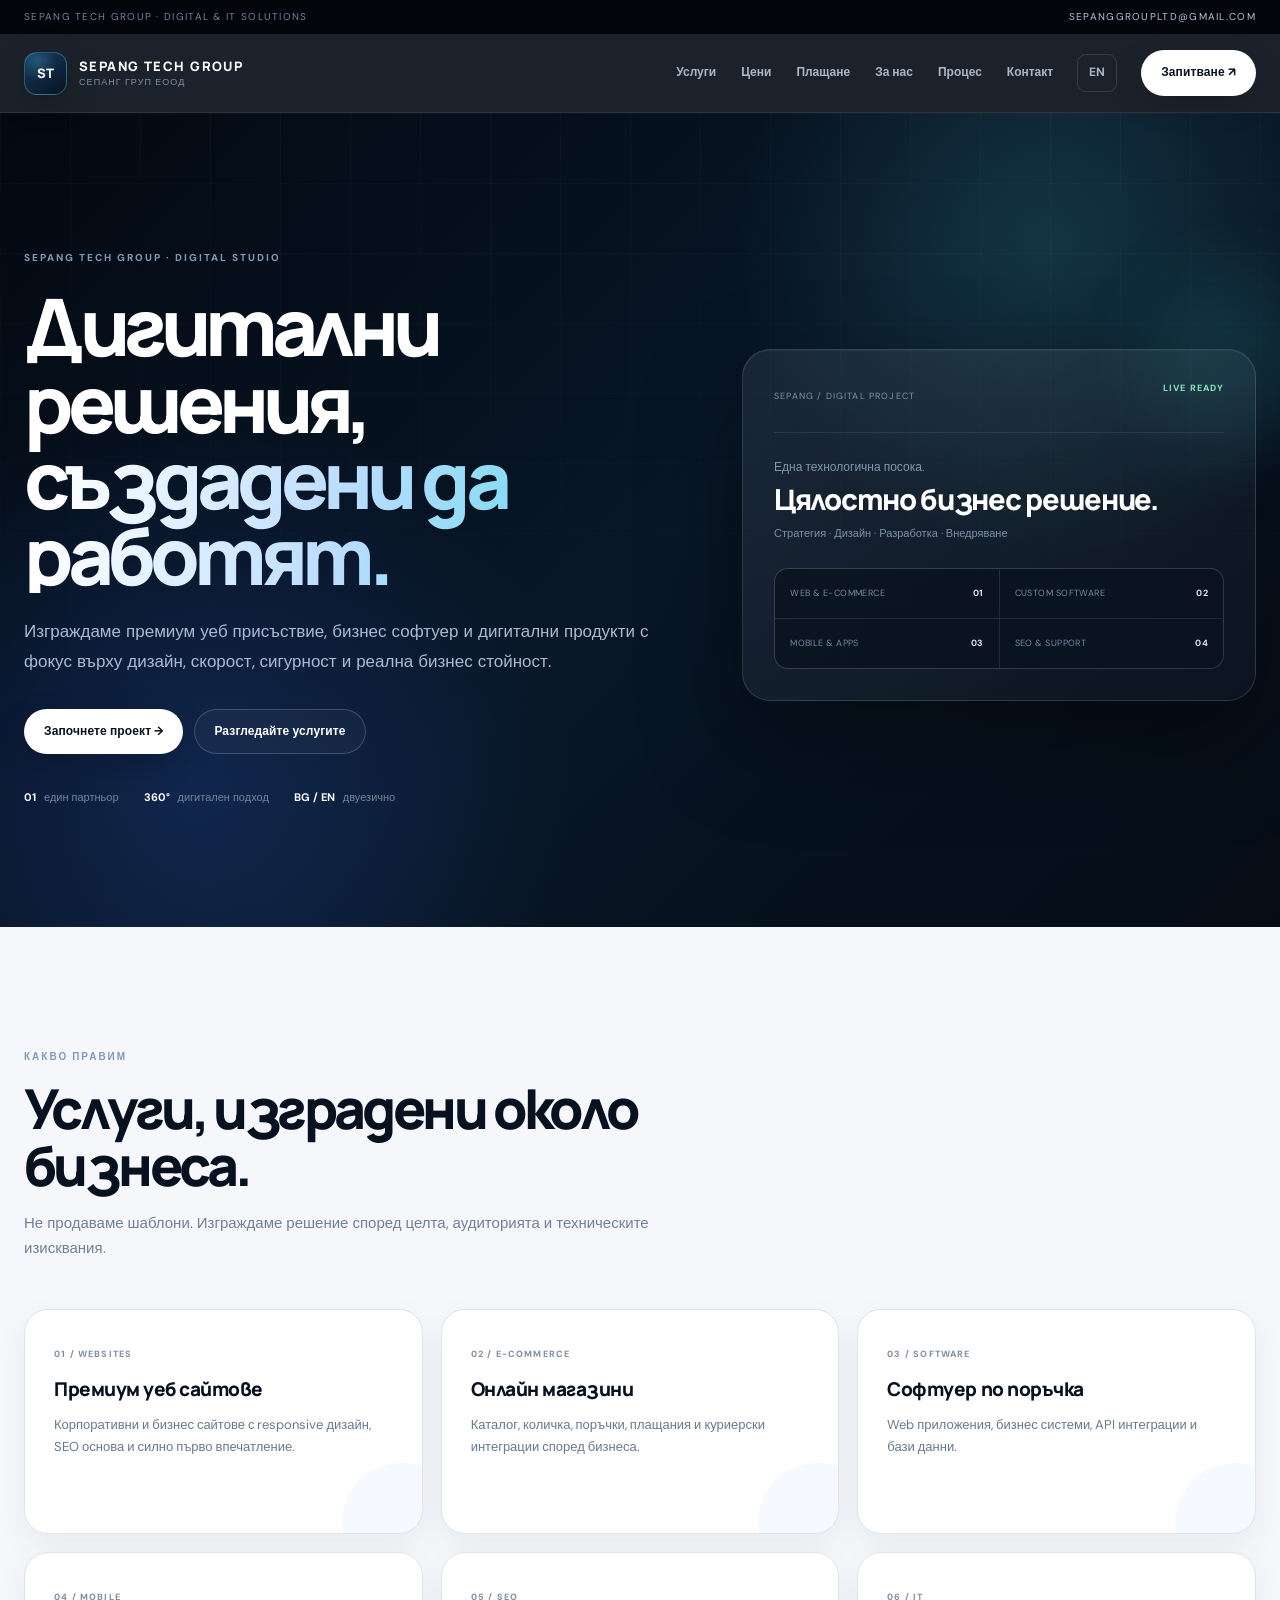
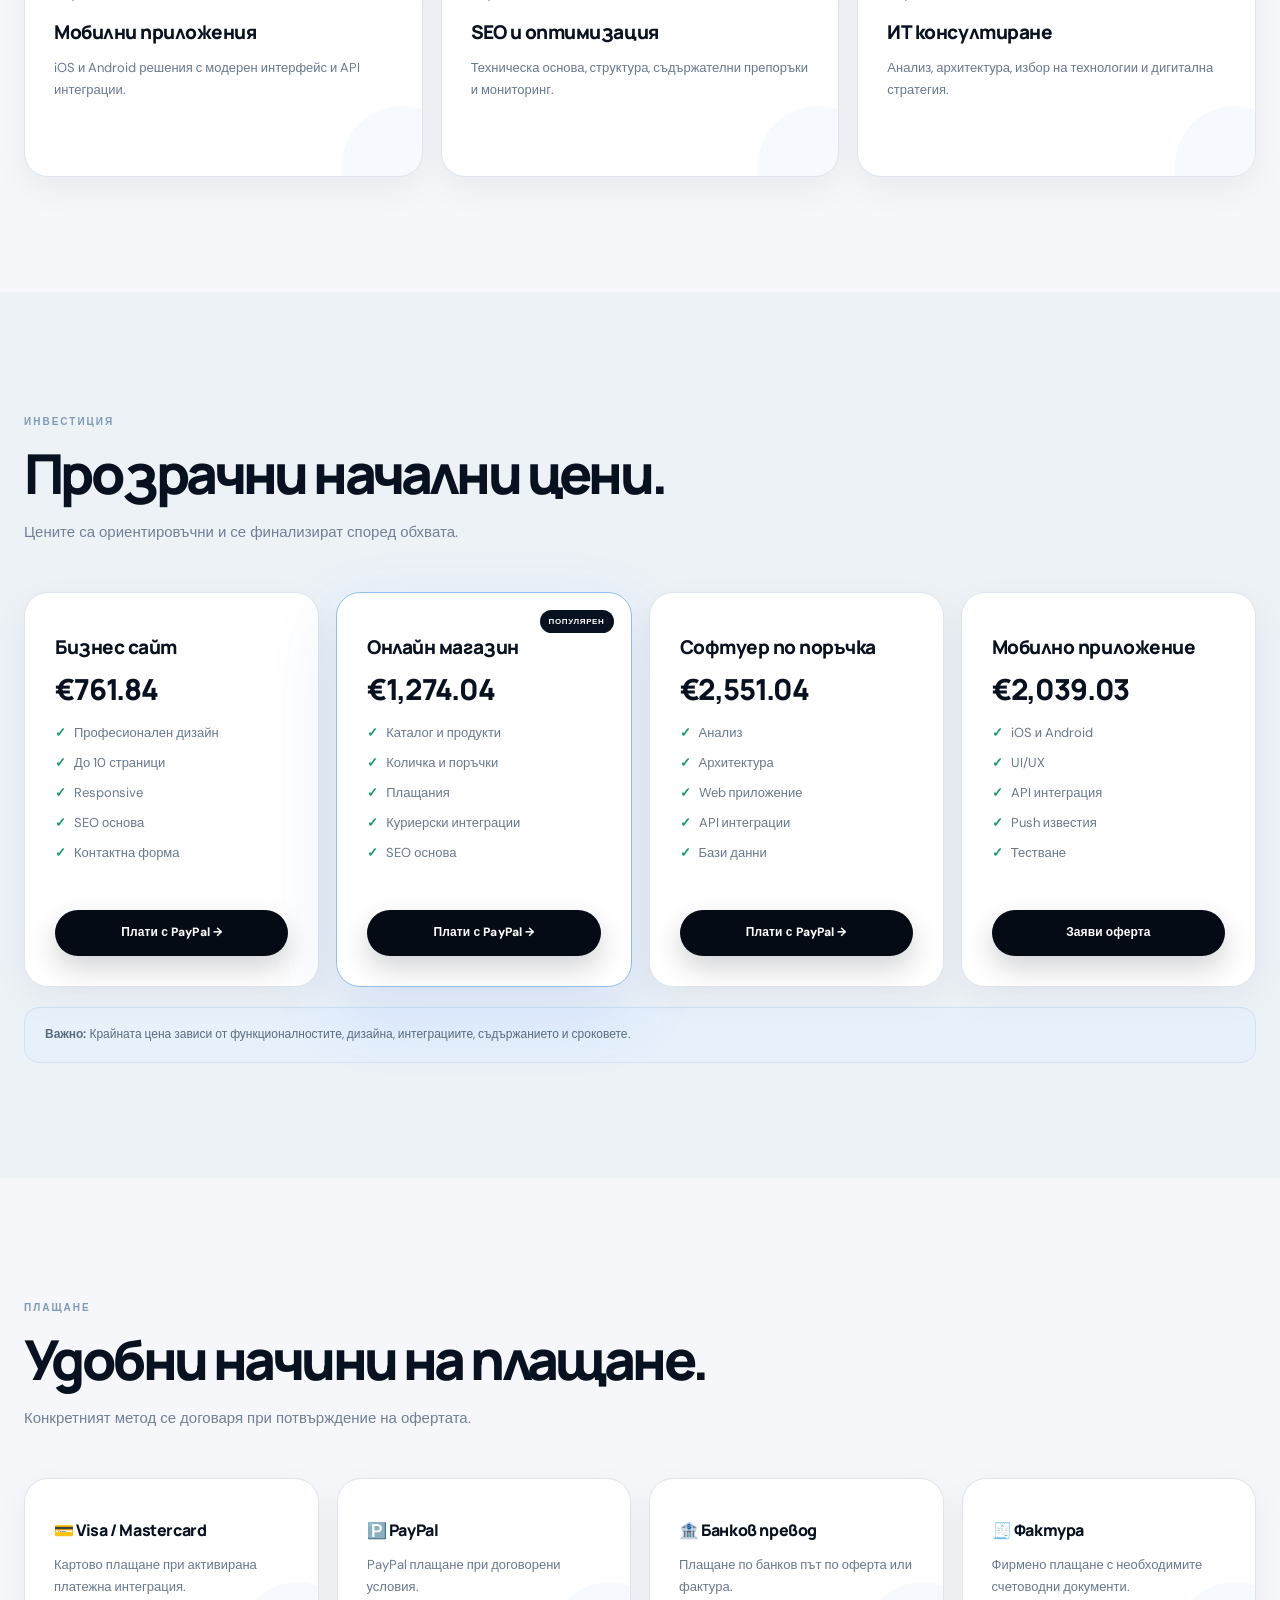
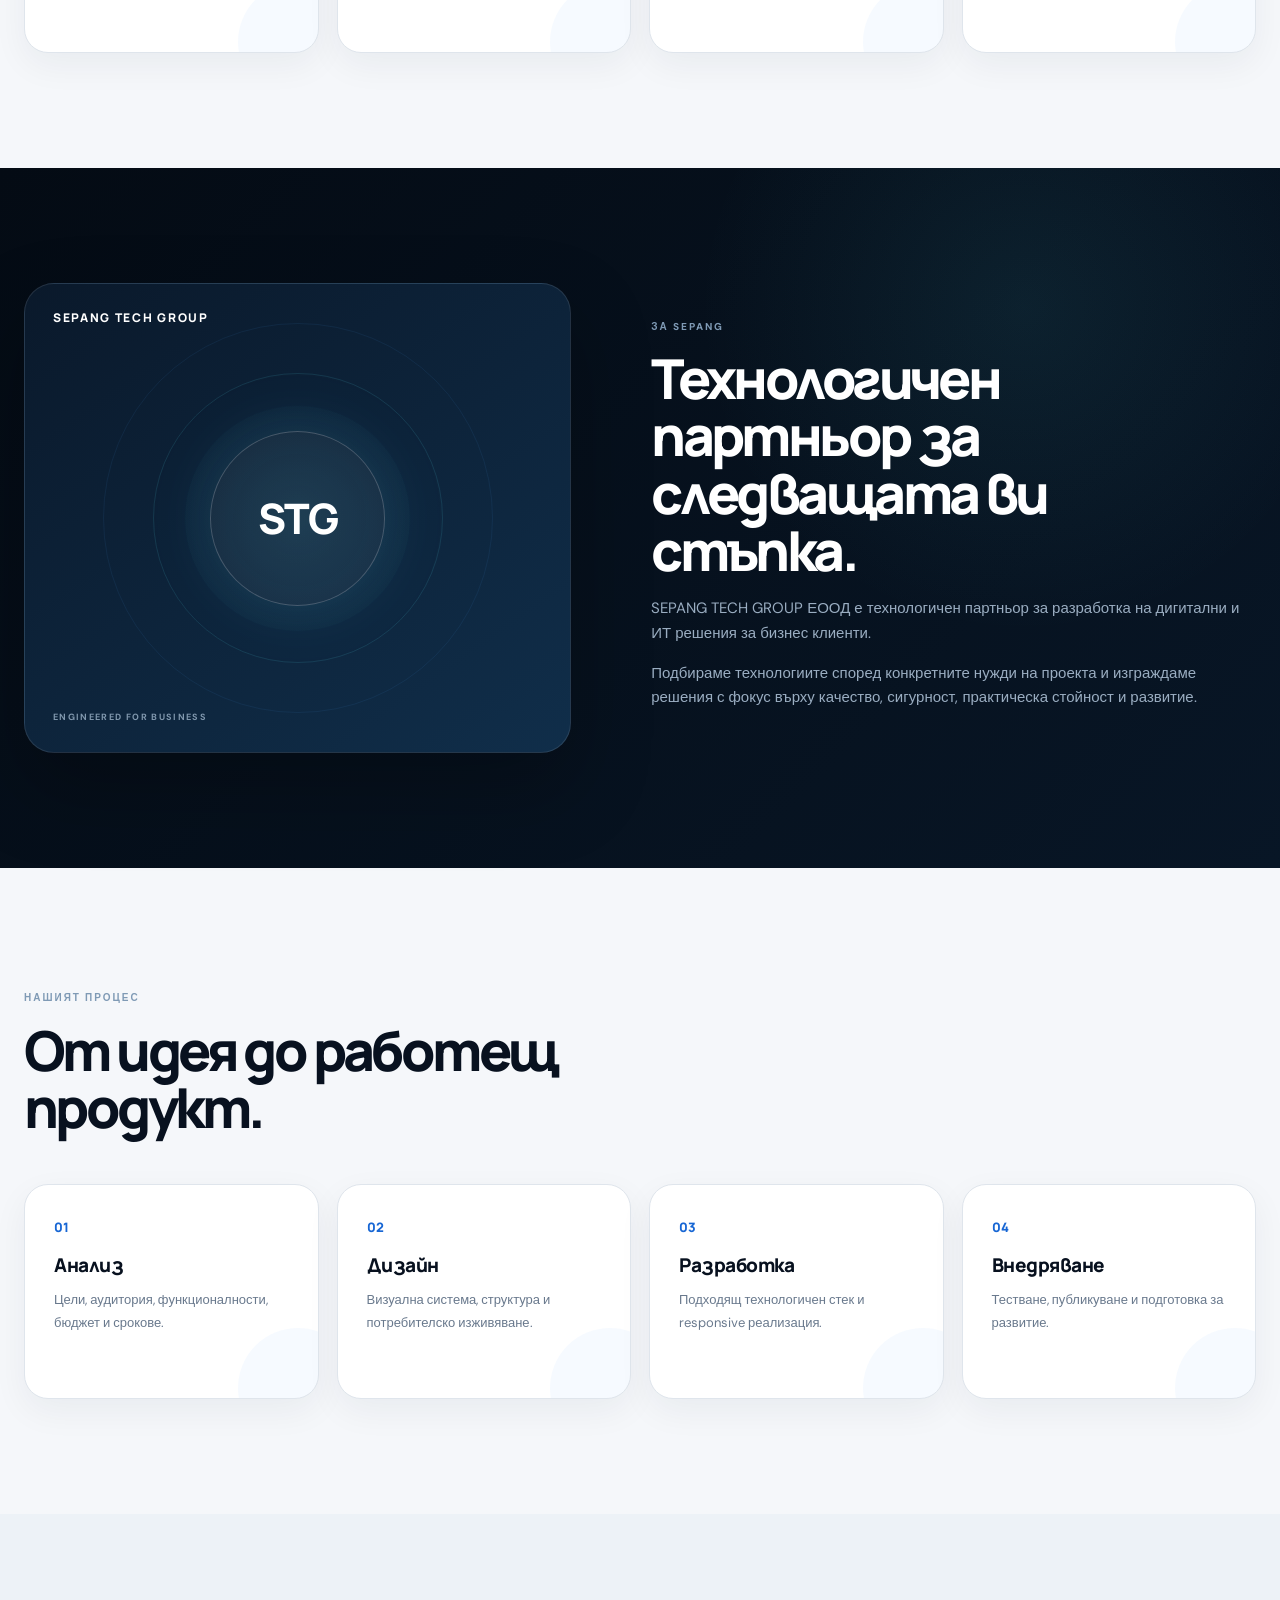
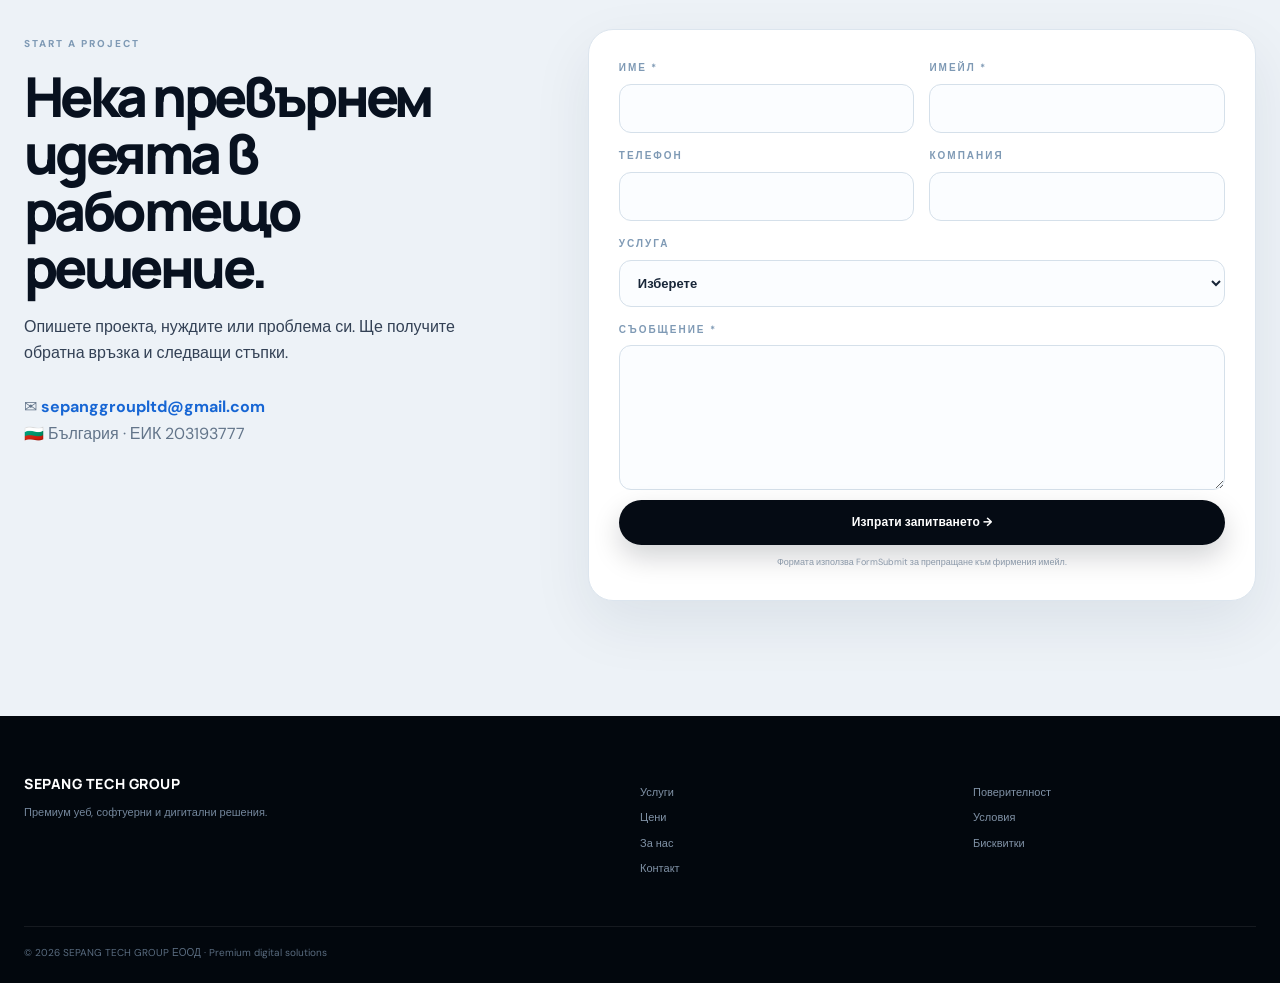
==== index.html @ 0bf6f89b "Add PayPal links to custom software pricing" ====
<!doctype html><html lang="bg"><head>
<meta charset="utf-8"><meta name="viewport" content="width=device-width,initial-scale=1">
<title>SEPANG TECH GROUP | Премиум дигитални решения</title>
<meta name="description" content="SEPANG TECH GROUP — премиум уеб сайтове, онлайн магазини, софтуер по поръчка, мобилни решения, SEO и ИТ консултиране.">
<meta name="robots" content="index,follow"><meta name="theme-color" content="#07111f">
<link rel="canonical" href="https://wagner-bg.shop/"><link rel="alternate" hreflang="bg" href="https://wagner-bg.shop/"><link rel="alternate" hreflang="en" href="https://wagner-bg.shop/en.html">
<link rel="preconnect" href="https://fonts.googleapis.com"><link rel="preconnect" href="https://fonts.gstatic.com" crossorigin>
<link href="https://fonts.googleapis.com/css2?family=DM+Sans:wght@400;500;600;700&family=Manrope:wght@600;700;800&display=swap" rel="stylesheet">
<link rel="stylesheet" href="style.css">
<script type="application/ld+json">{"@context":"https://schema.org","@type":"Organization","name":"СЕПАНГ ГРУП ЕООД","alternateName":"SEPANG TECH GROUP","email":"sepanggroupltd@gmail.com","identifier":{"@type":"PropertyValue","propertyID":"ЕИК","value":"203193777"},"areaServed":"BG"}</script>
</head><body id="top">
<div class="top"><span>SEPANG TECH GROUP · DIGITAL & IT SOLUTIONS</span><a href="mailto:sepanggroupltd@gmail.com">sepanggroupltd@gmail.com</a></div>
<header><div class="wrap nav"><a class="brand" href="#top"><b>ST</b><span><strong>SEPANG TECH GROUP</strong><small>СЕПАНГ ГРУП ЕООД</small></span></a><button class="menu">☰</button><nav><a href="#services">Услуги</a><a href="#pricing">Цени</a><a href="#payments">Плащане</a><a href="#about">За нас</a><a href="#process">Процес</a><a href="#contact">Контакт</a></nav><a class="lang" href="en.html">EN</a><a class="btn white" href="#contact">Запитване ↗</a></div></header>
<main>
<section class="hero"><div class="wrap hero-grid"><div><label>SEPANG TECH GROUP · DIGITAL STUDIO</label><h1>Дигитални решения,<em>създадени да работят.</em></h1><p>Изграждаме премиум уеб присъствие, бизнес софтуер и дигитални продукти с фокус върху дизайн, скорост, сигурност и реална бизнес стойност.</p><div class="actions"><a class="btn white" href="#contact">Започнете проект →</a><a class="btn outline" href="#services">Разгледайте услугите</a></div><div class="meta"><span><b>01</b> един партньор</span><span><b>360°</b> дигитален подход</span><span><b>BG / EN</b> двуезично</span></div></div><div class="dashboard"><small>SEPANG / DIGITAL PROJECT</small><i>LIVE READY</i><hr><span>Една технологична посока.</span><strong>Цялостно бизнес решение.</strong><p>Стратегия · Дизайн · Разработка · Внедряване</p><div class="dash"><div>WEB & E-COMMERCE <b>01</b></div><div>CUSTOM SOFTWARE <b>02</b></div><div>MOBILE & APPS <b>03</b></div><div>SEO & SUPPORT <b>04</b></div></div></div></div></section>
<section id="services" class="section"><div class="wrap"><div class="head"><label>Какво правим</label><h2>Услуги, изградени около бизнеса.</h2><p>Не продаваме шаблони. Изграждаме решение според целта, аудиторията и техническите изисквания.</p></div><div class="grid">
<article><small>01 / WEBSITES</small><h3>Премиум уеб сайтове</h3><p>Корпоративни и бизнес сайтове с responsive дизайн, SEO основа и силно първо впечатление.</p></article>
<article><small>02 / E-COMMERCE</small><h3>Онлайн магазини</h3><p>Каталог, количка, поръчки, плащания и куриерски интеграции според бизнеса.</p></article>
<article><small>03 / SOFTWARE</small><h3>Софтуер по поръчка</h3><p>Web приложения, бизнес системи, API интеграции и бази данни.</p></article>
<article><small>04 / MOBILE</small><h3>Мобилни приложения</h3><p>iOS и Android решения с модерен интерфейс и API интеграции.</p></article>
<article><small>05 / SEO</small><h3>SEO и оптимизация</h3><p>Техническа основа, структура, съдържателни препоръки и мониторинг.</p></article>
<article><small>06 / IT</small><h3>ИТ консултиране</h3><p>Анализ, архитектура, избор на технологии и дигитална стратегия.</p></article></div></div></section>
<section id="pricing" class="section soft"><div class="wrap"><div class="head"><label>Инвестиция</label><h2>Прозрачни начални цени.</h2><p>Цените са ориентировъчни и се финализират според обхвата.</p></div><div class="prices">
<article><h3>Бизнес сайт</h3><strong>€761.84</strong><ul><li>Професионален дизайн</li><li>До 10 страници</li><li>Responsive</li><li>SEO основа</li><li>Контактна форма</li></ul><a class="btn dark" href="https://www.paypal.com/ncp/payment/KBL65LTBNK568" target="_blank" rel="noopener">Плати с PayPal →</a></article>
<article class="featured"><b class="tag">ПОПУЛЯРЕН</b><h3>Онлайн магазин</h3><strong>€1,274.04</strong><ul><li>Каталог и продукти</li><li>Количка и поръчки</li><li>Плащания</li><li>Куриерски интеграции</li><li>SEO основа</li></ul><a class="btn dark" href="https://www.paypal.com/ncp/payment/7AFUQ6PKWXG7W" target="_blank" rel="noopener">Плати с PayPal →</a></article>
<article><h3>Софтуер по поръчка</h3><strong>€2,551.04</strong><ul><li>Анализ</li><li>Архитектура</li><li>Web приложение</li><li>API интеграции</li><li>Бази данни</li></ul><a class="btn dark" href="https://www.paypal.com/ncp/payment/MFZDQ9TX4532E" target="_blank" rel="noopener">Плати с PayPal →</a></article>
<article><h3>Мобилно приложение</h3><strong>€2,039.03</strong><ul><li>iOS и Android</li><li>UI/UX</li><li>API интеграция</li><li>Push известия</li><li>Тестване</li></ul><a class="btn dark" href="#contact">Заяви оферта</a></article></div><div class="note"><b>Важно:</b> Крайната цена зависи от функционалностите, дизайна, интеграциите, съдържанието и сроковете.</div></div></section>
<section id="payments" class="section"><div class="wrap"><div class="head"><label>Плащане</label><h2>Удобни начини на плащане.</h2><p>Конкретният метод се договаря при потвърждение на офертата.</p></div><div class="grid payments"><article><h3>💳 Visa / Mastercard</h3><p>Картово плащане при активирана платежна интеграция.</p></article><article><h3>🅿️ PayPal</h3><p>PayPal плащане при договорени условия.</p></article><article><h3>🏦 Банков превод</h3><p>Плащане по банков път по оферта или фактура.</p></article><article><h3>🧾 Фактура</h3><p>Фирмено плащане с необходимите счетоводни документи.</p></article></div></div></section>
<section id="about" class="section dark"><div class="wrap split"><div class="visual"><span>SEPANG TECH GROUP</span><b>STG</b><small>ENGINEERED FOR BUSINESS</small></div><div><label>За SEPANG</label><h2>Технологичен партньор за следващата ви стъпка.</h2><p>SEPANG TECH GROUP ЕООД е технологичен партньор за разработка на дигитални и ИТ решения за бизнес клиенти.</p><p>Подбираме технологиите според конкретните нужди на проекта и изграждаме решения с фокус върху качество, сигурност, практическа стойност и развитие.</p></div></div></section>
<section id="process" class="section"><div class="wrap"><div class="head"><label>Нашият процес</label><h2>От идея до работещ продукт.</h2></div><div class="grid four"><article><b>01</b><h3>Анализ</h3><p>Цели, аудитория, функционалности, бюджет и срокове.</p></article><article><b>02</b><h3>Дизайн</h3><p>Визуална система, структура и потребителско изживяване.</p></article><article><b>03</b><h3>Разработка</h3><p>Подходящ технологичен стек и responsive реализация.</p></article><article><b>04</b><h3>Внедряване</h3><p>Тестване, публикуване и подготовка за развитие.</p></article></div></div></section>
<section id="contact" class="section soft"><div class="wrap contact"><div><label>START A PROJECT</label><h2>Нека превърнем идеята в работещо решение.</h2><p>Опишете проекта, нуждите или проблема си. Ще получите обратна връзка и следващи стъпки.</p><p class="contact-line">✉ <a href="mailto:sepanggroupltd@gmail.com">sepanggroupltd@gmail.com</a><br>🇧🇬 България · ЕИК 203193777</p></div><form action="https://formsubmit.co/sepanggroupltd@gmail.com" method="POST"><input type="hidden" name="_subject" value="Ново запитване от SEPANG TECH GROUP"><input type="hidden" name="_template" value="table"><input type="hidden" name="_next" value="https://wagner-bg.shop/thanks.html"><div class="formgrid"><label>Име *<input name="name" required></label><label>Имейл *<input name="email" type="email" required></label><label>Телефон<input name="phone"></label><label>Компания<input name="company"></label><label class="full">Услуга<select name="service"><option>Изберете</option><option>Уеб сайт</option><option>Онлайн магазин</option><option>Софтуер по поръчка</option><option>Мобилно приложение</option><option>SEO</option><option>ИТ консултиране</option></select></label><label class="full">Съобщение *<textarea name="message" required></textarea></label></div><button class="btn dark full">Изпрати запитването →</button><small>Формата използва FormSubmit за препращане към фирмения имейл.</small></form></div></section>
</main><footer><div class="wrap foot"><div><h3>SEPANG TECH GROUP</h3><p>Премиум уеб, софтуерни и дигитални решения.</p></div><div><a href="#services">Услуги</a><a href="#pricing">Цени</a><a href="#about">За нас</a><a href="#contact">Контакт</a></div><div><a href="privacy.html">Поверителност</a><a href="terms.html">Условия</a><a href="cookies.html">Бисквитки</a></div></div><div class="wrap bottom">© 2026 SEPANG TECH GROUP ЕООД · Premium digital solutions</div></footer>
<script src="app.js" defer></script>
---- style.css ----
*,
*::before,
*::after {
  box-sizing: border-box;
}

:root {
  --bg: #f5f7fa;
  --surface: #ffffff;
  --surface-2: #eef2f6;
  --ink: #08111f;
  --text: #334155;
  --muted: #718096;
  --line: #dfe5ec;
  --dark: #050b14;
  --dark-2: #0a1422;
  --blue: #4da3ff;
  --cyan: #53d8e8;
  --green: #55d39a;
  --shadow: 0 24px 70px rgba(7, 17, 31, .10);
  --radius: 24px;
  --wrap: 1240px;
}

html {
  scroll-behavior: smooth;
  scroll-padding-top: 90px;
}

body {
  margin: 0;
  background: var(--bg);
  color: var(--text);
  font-family: "DM Sans", sans-serif;
  line-height: 1.65;
  -webkit-font-smoothing: antialiased;
}

body,
button,
input,
select,
textarea {
  font-family: "DM Sans", sans-serif;
}

a {
  color: inherit;
}

img {
  max-width: 100%;
  display: block;
}

button,
input,
select,
textarea {
  font: inherit;
}

button {
  cursor: pointer;
}

.wrap {
  width: min(var(--wrap), calc(100% - 48px));
  margin-inline: auto;
}

/* TOP BAR */

.top {
  min-height: 34px;
  padding: 0 24px;
  display: flex;
  align-items: center;
  justify-content: space-between;
  gap: 20px;
  background: #02060b;
  color: #728399;
  font-size: 10px;
  letter-spacing: .13em;
  text-transform: uppercase;
}

.top a {
  color: #b7c5d5;
  text-decoration: none;
  transition: color .2s ease;
}

.top a:hover {
  color: #fff;
}

/* HEADER */

header {
  position: sticky;
  top: 0;
  z-index: 100;
  background: rgba(5, 11, 20, .90);
  backdrop-filter: blur(20px);
  -webkit-backdrop-filter: blur(20px);
  border-bottom: 1px solid rgba(255,255,255,.08);
}

.nav {
  min-height: 78px;
  display: flex;
  align-items: center;
  gap: 24px;
}

.brand {
  display: inline-flex;
  align-items: center;
  gap: 12px;
  color: #fff;
  text-decoration: none;
  flex-shrink: 0;
}

.brand > b {
  width: 43px;
  height: 43px;
  display: grid;
  place-items: center;
  border: 1px solid rgba(83,216,232,.35);
  border-radius: 13px;
  background:
    radial-gradient(circle at 30% 20%, rgba(83,216,232,.22), transparent 45%),
    linear-gradient(145deg, #163b60, #081321);
  color: #fff;
  font: 800 13px/1 "Manrope", sans-serif;
  letter-spacing: -.03em;
  box-shadow: 0 8px 30px rgba(0,0,0,.25);
}

.brand strong {
  display: block;
  color: #fff;
  font: 800 13px/1.1 "Manrope", sans-serif;
  letter-spacing: .11em;
}

.brand small {
  display: block;
  margin-top: 5px;
  color: #7f91a6;
  font-size: 9px;
  line-height: 1;
  letter-spacing: .12em;
}

nav {
  margin-left: auto;
  display: flex;
  align-items: center;
  gap: 25px;
}

nav a,
.lang {
  position: relative;
  color: #a9b8c9;
  text-decoration: none;
  font-size: 12px;
  font-weight: 700;
  transition: color .2s ease;
}

nav a::after {
  content: "";
  position: absolute;
  left: 0;
  bottom: -8px;
  width: 0;
  height: 1px;
  background: var(--cyan);
  transition: width .2s ease;
}

nav a:hover {
  color: #fff;
}

nav a:hover::after {
  width: 100%;
}

.lang {
  padding: 8px 11px;
  border: 1px solid rgba(255,255,255,.12);
  border-radius: 9px;
  transition: .2s ease;
}

.lang:hover {
  color: #fff;
  border-color: rgba(83,216,232,.4);
  background: rgba(255,255,255,.05);
}

.menu {
  display: none;
  border: 1px solid rgba(255,255,255,.12);
  border-radius: 10px;
  padding: 8px 11px;
  background: #0d1b2c;
  color: #fff;
  font-size: 18px;
}

/* BUTTONS */

.btn {
  min-height: 45px;
  padding: 12px 19px;
  display: inline-flex;
  align-items: center;
  justify-content: center;
  gap: 8px;
  border: 1px solid transparent;
  border-radius: 999px;
  text-decoration: none;
  font-size: 12px;
  font-weight: 800;
  letter-spacing: .01em;
  transition:
    transform .2s ease,
    box-shadow .2s ease,
    background .2s ease,
    border-color .2s ease;
}

.btn:hover {
  transform: translateY(-2px);
}

.btn.white {
  background: #fff;
  color: #07111f;
  box-shadow: 0 10px 30px rgba(0,0,0,.18);
}

.btn.white:hover {
  box-shadow: 0 15px 38px rgba(0,0,0,.28);
}

.btn.outline {
  color: #fff;
  border-color: rgba(255,255,255,.18);
  background: rgba(255,255,255,.035);
}

.btn.outline:hover {
  border-color: rgba(83,216,232,.55);
  background: rgba(83,216,232,.07);
}

.btn.dark {
  background: var(--dark);
  color: #fff;
  box-shadow: 0 12px 28px rgba(5,11,20,.18);
}

.btn.dark:hover {
  background: #122238;
}

/* HERO */

.hero {
  position: relative;
  overflow: hidden;
  padding: 130px 0 120px;
  color: #fff;
  background:
    radial-gradient(circle at 82% 16%, rgba(83,216,232,.16), transparent 25%),
    radial-gradient(circle at 15% 82%, rgba(53,115,255,.20), transparent 30%),
    linear-gradient(135deg, #030912 0%, #081626 52%, #050c16 100%);
}

.hero::before {
  content: "";
  position: absolute;
  inset: 0;
  pointer-events: none;
  background-image:
    linear-gradient(rgba(255,255,255,.025) 1px, transparent 1px),
    linear-gradient(90deg, rgba(255,255,255,.025) 1px, transparent 1px);
  background-size: 70px 70px;
  mask-image: linear-gradient(to bottom, black, transparent 90%);
}

.hero-grid {
  position: relative;
  z-index: 1;
  display: grid;
  grid-template-columns: minmax(0, 1.1fr) minmax(390px, .9fr);
  gap: 90px;
  align-items: center;
}

.hero label,
.section label {
  display: inline-block;
  color: #7f9ab5;
  font-size: 10px;
  font-weight: 800;
  letter-spacing: .20em;
  text-transform: uppercase;
}

.hero h1 {
  max-width: 850px;
  margin: 19px 0 24px;
  color: #fff;
  font: 800 clamp(48px, 6.2vw, 88px)/.96 "Manrope", sans-serif;
  letter-spacing: -.075em;
}

.hero h1 em {
  display: block;
  font-style: normal;
  background: linear-gradient(100deg, #fff 5%, #b9dcff 52%, #56dce8 100%);
  -webkit-background-clip: text;
  background-clip: text;
  color: transparent;
}

.hero p {
  max-width: 690px;
  margin: 0;
  color: #aabbd0;
  font-size: 17px;
  line-height: 1.75;
}

.actions {
  display: flex;
  flex-wrap: wrap;
  gap: 11px;
  margin-top: 32px;
}

.meta {
  display: flex;
  flex-wrap: wrap;
  gap: 25px;
  margin-top: 34px;
  color: #71869c;
  font-size: 11px;
}

.meta b {
  margin-right: 5px;
  color: #fff;
}

/* HERO DASHBOARD */

.dashboard {
  position: relative;
  padding: 31px;
  border: 1px solid rgba(255,255,255,.13);
  border-radius: 28px;
  background:
    linear-gradient(145deg, rgba(255,255,255,.075), rgba(255,255,255,.025));
  box-shadow:
    0 40px 100px rgba(0,0,0,.38),
    inset 0 1px 0 rgba(255,255,255,.05);
}

.dashboard::before {
  content: "";
  position: absolute;
  width: 180px;
  height: 180px;
  top: -80px;
  right: -70px;
  border-radius: 50%;
  background: rgba(83,216,232,.10);
  filter: blur(35px);
  pointer-events: none;
}

.dashboard small {
  color: #8095aa;
  font-size: 9px;
  letter-spacing: .13em;
}

.dashboard i {
  float: right;
  color: #8ee4b9;
  font-size: 9px;
  font-style: normal;
  font-weight: 800;
  letter-spacing: .12em;
}

.dashboard hr {
  margin: 25px 0;
  border: 0;
  border-top: 1px solid rgba(255,255,255,.09);
}

.dashboard span {
  display: block;
  color: #8197ad;
  font-size: 12px;
}

.dashboard > strong {
  display: block;
  margin: 5px 0 8px;
  color: #fff;
  font: 800 29px/1.15 "Manrope", sans-serif;
  letter-spacing: -.045em;
}

.dashboard p {
  margin: 0;
  color: #7d91a6;
  font-size: 11px;
}

.dash {
  display: grid;
  grid-template-columns: 1fr 1fr;
  gap: 1px;
  margin-top: 25px;
  overflow: hidden;
  border: 1px solid rgba(255,255,255,.08);
  border-radius: 14px;
  background: rgba(255,255,255,.08);
}

.dash div {
  padding: 17px 15px;
  background: rgba(5,15,27,.82);
  color: #74899e;
  font-size: 9px;
  letter-spacing: .05em;
}

.dash b {
  float: right;
  color: #dbe8f5;
}

/* SECTIONS */

.section {
  padding: 115px 0;
}

.soft {
  background: #edf2f7;
}

.head {
  max-width: 760px;
  margin-bottom: 48px;
}

.head h2,
.dark h2,
.contact h2 {
  margin: 12px 0 17px;
  color: var(--ink);
  font: 800 clamp(35px, 4.3vw, 58px)/1.04 "Manrope", sans-serif;
  letter-spacing: -.065em;
}

.head p {
  max-width: 680px;
  margin: 0;
  color: #718096;
  font-size: 15px;
}

/* SERVICE CARDS */

.grid {
  display: grid;
  grid-template-columns: repeat(3, minmax(0, 1fr));
  gap: 18px;
}

.grid article {
  position: relative;
  overflow: hidden;
  min-height: 225px;
  padding: 29px;
  border: 1px solid var(--line);
  border-radius: var(--radius);
  background: var(--surface);
  box-shadow: 0 12px 35px rgba(13,36,61,.055);
  transition:
    transform .25s ease,
    box-shadow .25s ease,
    border-color .25s ease;
}

.grid article::after {
  content: "";
  position: absolute;
  right: -40px;
  bottom: -50px;
  width: 120px;
  height: 120px;
  border-radius: 50%;
  background: rgba(77,163,255,.05);
  transition: transform .3s ease;
}

.grid article:hover {
  transform: translateY(-6px);
  border-color: #c7d8e9;
  box-shadow: var(--shadow);
}

.grid article:hover::after {
  transform: scale(1.5);
}

.grid article small {
  color: #8190a3;
  font-size: 9px;
  font-weight: 800;
  letter-spacing: .13em;
}

.grid h3,
.prices h3 {
  margin: 13px 0 8px;
  color: var(--ink);
  font: 800 19px/1.2 "Manrope", sans-serif;
  letter-spacing: -.025em;
}

.grid p,
.prices li {
  color: #69798d;
  font-size: 13px;
  line-height: 1.7;
}

/* PRICING */

.prices {
  display: grid;
  grid-template-columns: repeat(4, minmax(0, 1fr));
  gap: 17px;
}

.prices article {
  position: relative;
  min-height: 395px;
  padding: 30px;
  display: flex;
  flex-direction: column;
  border: 1px solid var(--line);
  border-radius: var(--radius);
  background: #fff;
  box-shadow: 0 12px 35px rgba(13,36,61,.055);
  transition: .25s ease;
}

.prices article:hover {
  transform: translateY(-6px);
  box-shadow: var(--shadow);
}

.prices strong {
  margin: 8px 0 18px;
  color: var(--ink);
  font: 800 29px/1 "Manrope", sans-serif;
  letter-spacing: -.04em;
}

.prices ul {
  flex: 1;
  display: grid;
  align-content: start;
  gap: 8px;
  margin: 0 0 25px;
  padding: 0;
  list-style: none;
}

.prices li::before {
  content: "✓";
  margin-right: 8px;
  color: #15976c;
  font-weight: 900;
}

.featured {
  border-color: #91bff0 !important;
  box-shadow:
    0 25px 70px rgba(37,99,235,.13),
    inset 0 1px 0 rgba(255,255,255,.8) !important;
}

.tag {
  position: absolute;
  top: 17px;
  right: 17px;
  padding: 5px 9px;
  border-radius: 999px;
  background: var(--ink);
  color: #fff;
  font-size: 8px;
  font-weight: 800;
  letter-spacing: .08em;
}

.note {
  margin-top: 20px;
  padding: 17px 20px;
  border: 1px solid #d2e2f2;
  border-radius: 15px;
  background: #e7f1fc;
  color: #5b6c7f;
  font-size: 12px;
}

/* PAYMENTS */

.payments {
  grid-template-columns: repeat(4, minmax(0, 1fr));
}

.payments article {
  min-height: 175px;
}

.payments article h3 {
  font-size: 16px;
}

/* DARK ABOUT */

.dark {
  background:
    radial-gradient(circle at 80% 20%, rgba(83,216,232,.08), transparent 28%),
    linear-gradient(135deg, #040b14, #081626);
}

.dark h2 {
  color: #fff;
}

.dark p {
  color: #9aadc1;
  font-size: 15px;
}

.split {
  display: grid;
  grid-template-columns: minmax(0, .95fr) minmax(0, 1.05fr);
  gap: 80px;
  align-items: center;
}

/* ABOUT VISUAL */

.visual {
  position: relative;
  height: 470px;
  overflow: hidden;
  display: grid;
  place-items: center;
  border: 1px solid rgba(255,255,255,.10);
  border-radius: 30px;
  background:
    radial-gradient(circle at 50% 50%, rgba(83,216,232,.10), transparent 32%),
    linear-gradient(145deg, #0a192b, #102e4a);
  box-shadow: 0 35px 80px rgba(0,0,0,.25);
}

.visual::before {
  content: "";
  position: absolute;
  width: 290px;
  height: 290px;
  border: 1px solid rgba(83,216,232,.12);
  border-radius: 50%;
}

.visual::after {
  content: "";
  position: absolute;
  width: 390px;
  height: 390px;
  border: 1px solid rgba(77,163,255,.08);
  border-radius: 50%;
}

.visual > b {
  position: relative;
  z-index: 2;
  width: 175px;
  height: 175px;
  display: grid;
  place-items: center;
  border: 1px solid rgba(255,255,255,.20);
  border-radius: 50%;
  background: rgba(255,255,255,.045);
  color: #fff;
  font: 800 42px/1 "Manrope", sans-serif;
  letter-spacing: -.05em;
  box-shadow:
    0 0 0 25px rgba(83,216,232,.025),
    0 0 70px rgba(83,216,232,.10);
}

.visual > span {
  position: absolute;
  top: 28px;
  left: 28px;
  color: #fff;
  font: 800 12px/1 "Manrope", sans-serif;
  letter-spacing: .14em;
}

.visual small {
  position: absolute;
  bottom: 28px;
  left: 28px;
  color: #8198ae;
  font-size: 9px;
  font-weight: 700;
  letter-spacing: .15em;
}

/* PROCESS */

.four {
  grid-template-columns: repeat(4, minmax(0, 1fr));
}

.four article {
  min-height: 215px;
}

.four article > b {
  display: inline-block;
  color: #1766d4;
  font: 800 13px/1 "Manrope", sans-serif;
}

/* CONTACT */

.contact {
  display: grid;
  grid-template-columns: minmax(0, .85fr) minmax(0, 1.15fr);
  gap: 70px;
  align-items: start;
}

.contact h2 {
  margin-top: 12px;
}

.contact-line {
  margin-top: 28px;
  color: #63758a;
}

.contact-line a {
  color: #1766d4;
  text-decoration: none;
  font-weight: 700;
}

.contact form {
  padding: 30px;
  border: 1px solid #dce5ee;
  border-radius: 25px;
  background: #fff;
  box-shadow: 0 22px 60px rgba(13,36,61,.08);
}

.formgrid {
  display: grid;
  grid-template-columns: 1fr 1fr;
  gap: 15px;
}

form label {
  display: block;
  color: #4c5c70;
  font-size: 11px;
  font-weight: 800;
}

input,
select,
textarea {
  width: 100%;
  margin-top: 7px;
  padding: 13px 14px;
  border: 1px solid #d5e0ea;
  border-radius: 12px;
  outline: none;
  background: #fbfdff;
  color: #182638;
  font-size: 13px;
  transition:
    border-color .2s ease,
    box-shadow .2s ease,
    background .2s ease;
}

input:focus,
select:focus,
textarea:focus {
  border-color: #79b8ef;
  background: #fff;
  box-shadow: 0 0 0 4px rgba(77,163,255,.10);
}

textarea {
  min-height: 145px;
  resize: vertical;
}

form .btn {
  width: 100%;
  margin-top: 4px;
}

form small {
  display: block;
  margin-top: 10px;
  color: #8a98a8;
  text-align: center;
  font-size: 9px;
}

.full {
  grid-column: 1 / -1;
}

/* FOOTER */

footer {
  padding: 60px 0 22px;
  background: #02070d;
  color: #74879c;
}

.foot {
  display: grid;
  grid-template-columns: 2fr 1fr 1fr;
  gap: 50px;
}

.foot h3 {
  margin: 0 0 10px;
  color: #fff;
  font: 800 14px/1.2 "Manrope", sans-serif;
  letter-spacing: .04em;
}

.foot p {
  max-width: 320px;
  margin: 0;
  font-size: 11px;
  line-height: 1.7;
}

.foot a {
  display: block;
  width: fit-content;
  margin: 7px 0;
  color: #8092a6;
  text-decoration: none;
  font-size: 11px;
  transition: color .2s ease;
}

.foot a:hover {
  color: #fff;
}

.bottom {
  margin-top: 42px;
  padding-top: 18px;
  border-top: 1px solid rgba(255,255,255,.08);
  color: #596b7f;
  font-size: 10px;
}

/* TABLET */

@media (max-width: 1100px) {
  .hero-grid {
    grid-template-columns: 1fr;
    gap: 55px;
  }

  .dashboard {
    max-width: 720px;
  }

  .prices,
  .payments {
    grid-template-columns: repeat(2, minmax(0, 1fr));
  }

  .split,
  .contact {
    grid-template-columns: 1fr;
    gap: 50px;
  }

  .visual {
    max-width: 700px;
  }

  .four {
    grid-template-columns: repeat(2, minmax(0, 1fr));
  }

  nav {
    gap: 16px;
  }
}

/* MOBILE */

@media (max-width: 760px) {
  .top {
    display: none;
  }

  .wrap {
    width: min(100% - 28px, var(--wrap));
  }

  .nav {
    min-height: 68px;
  }

  .menu {
    display: block;
    margin-left: auto;
  }

  .nav nav {
    display: none;
    position: absolute;
    top: 68px;
    left: 14px;
    right: 14px;
    margin: 0;
    padding: 10px;
    flex-direction: column;
    gap: 0;
    border: 1px solid rgba(255,255,255,.10);
    border-radius: 16px;
    background: rgba(7,17,31,.98);
    box-shadow: 0 20px 50px rgba(0,0,0,.35);
  }

  .nav.open nav {
    display: flex;
  }

  .nav nav a {
    padding: 13px 12px;
    border-radius: 9px;
  }

  .nav nav a:hover {
    background: rgba(255,255,255,.05);
  }

  .nav nav a::after {
    display: none;
  }

  .nav > .btn,
  .lang {
    display: none;
  }

  .brand strong {
    font-size: 11px;
  }

  .brand small {
    font-size: 8px;
  }

  .hero {
    padding: 82px 0 80px;
  }

  .hero-grid {
    display: block;
  }

  .hero h1 {
    margin-top: 17px;
    font-size: clamp(43px, 13vw, 67px);
  }

  .hero p {
    font-size: 15px;
  }

  .dashboard {
    display: none;
  }

  .meta {
    gap: 12px 20px;
  }

  .section {
    padding: 78px 0;
  }

  .head {
    margin-bottom: 34px;
  }

  .head h2,
  .dark h2,
  .contact h2 {
    font-size: clamp(34px, 10vw, 48px);
  }

  .grid,
  .prices,
  .payments,
  .four,
  .foot {
    grid-template-columns: 1fr;
  }

  .grid article,
  .prices article {
    min-height: auto;
  }

  .prices article {
    padding: 27px;
  }

  .visual {
    height: 340px;
  }

  .contact form {
    padding: 22px;
  }

  .formgrid {
    grid-template-columns: 1fr;
  }

  .full {
    grid-column: auto;
  }

  .foot {
    gap: 28px;
  }
}

/* SMALL MOBILE */

@media (max-width: 430px) {
  .brand > b {
    width: 39px;
    height: 39px;
  }

  .brand strong {
    font-size: 10px;
  }

  .hero {
    padding-top: 70px;
  }

  .actions {
    flex-direction: column;
    align-items: stretch;
  }

  .actions .btn {
    width: 100%;
  }

  .dash {
    grid-template-columns: 1fr;
  }
}
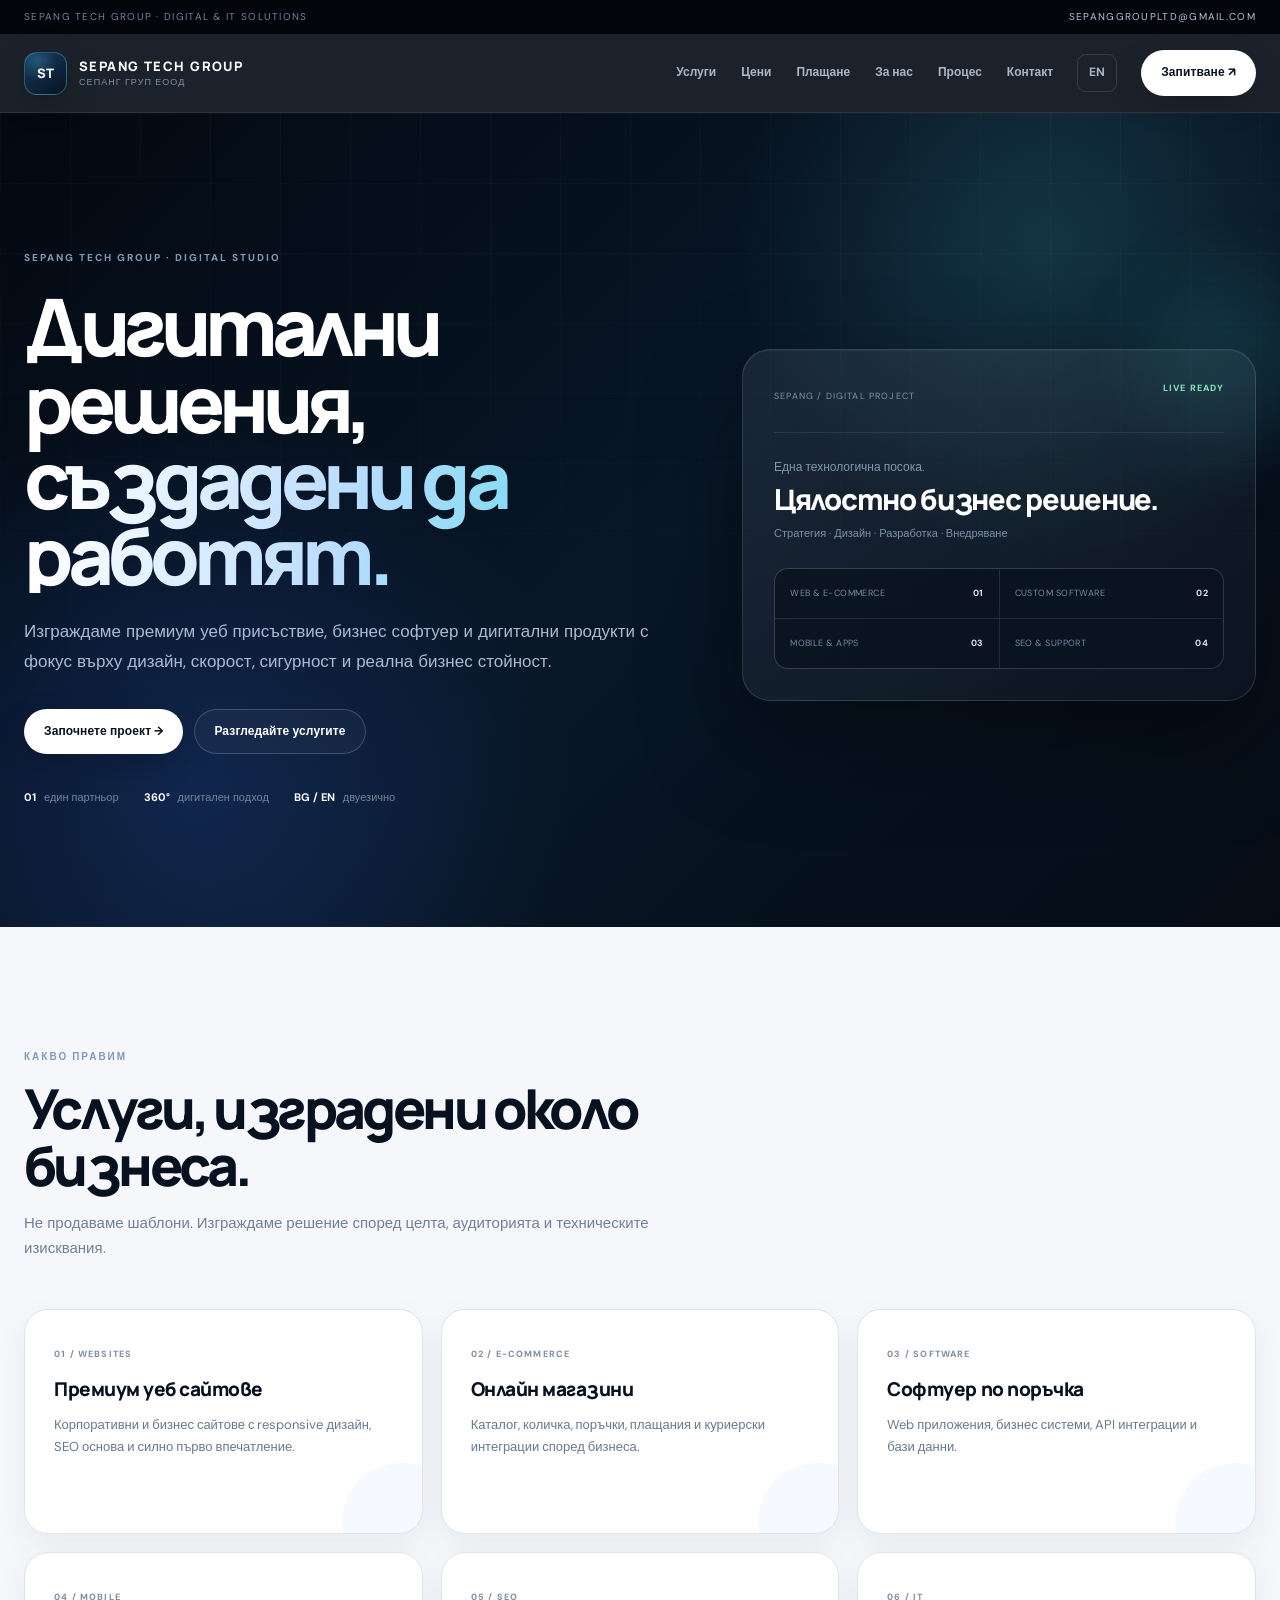
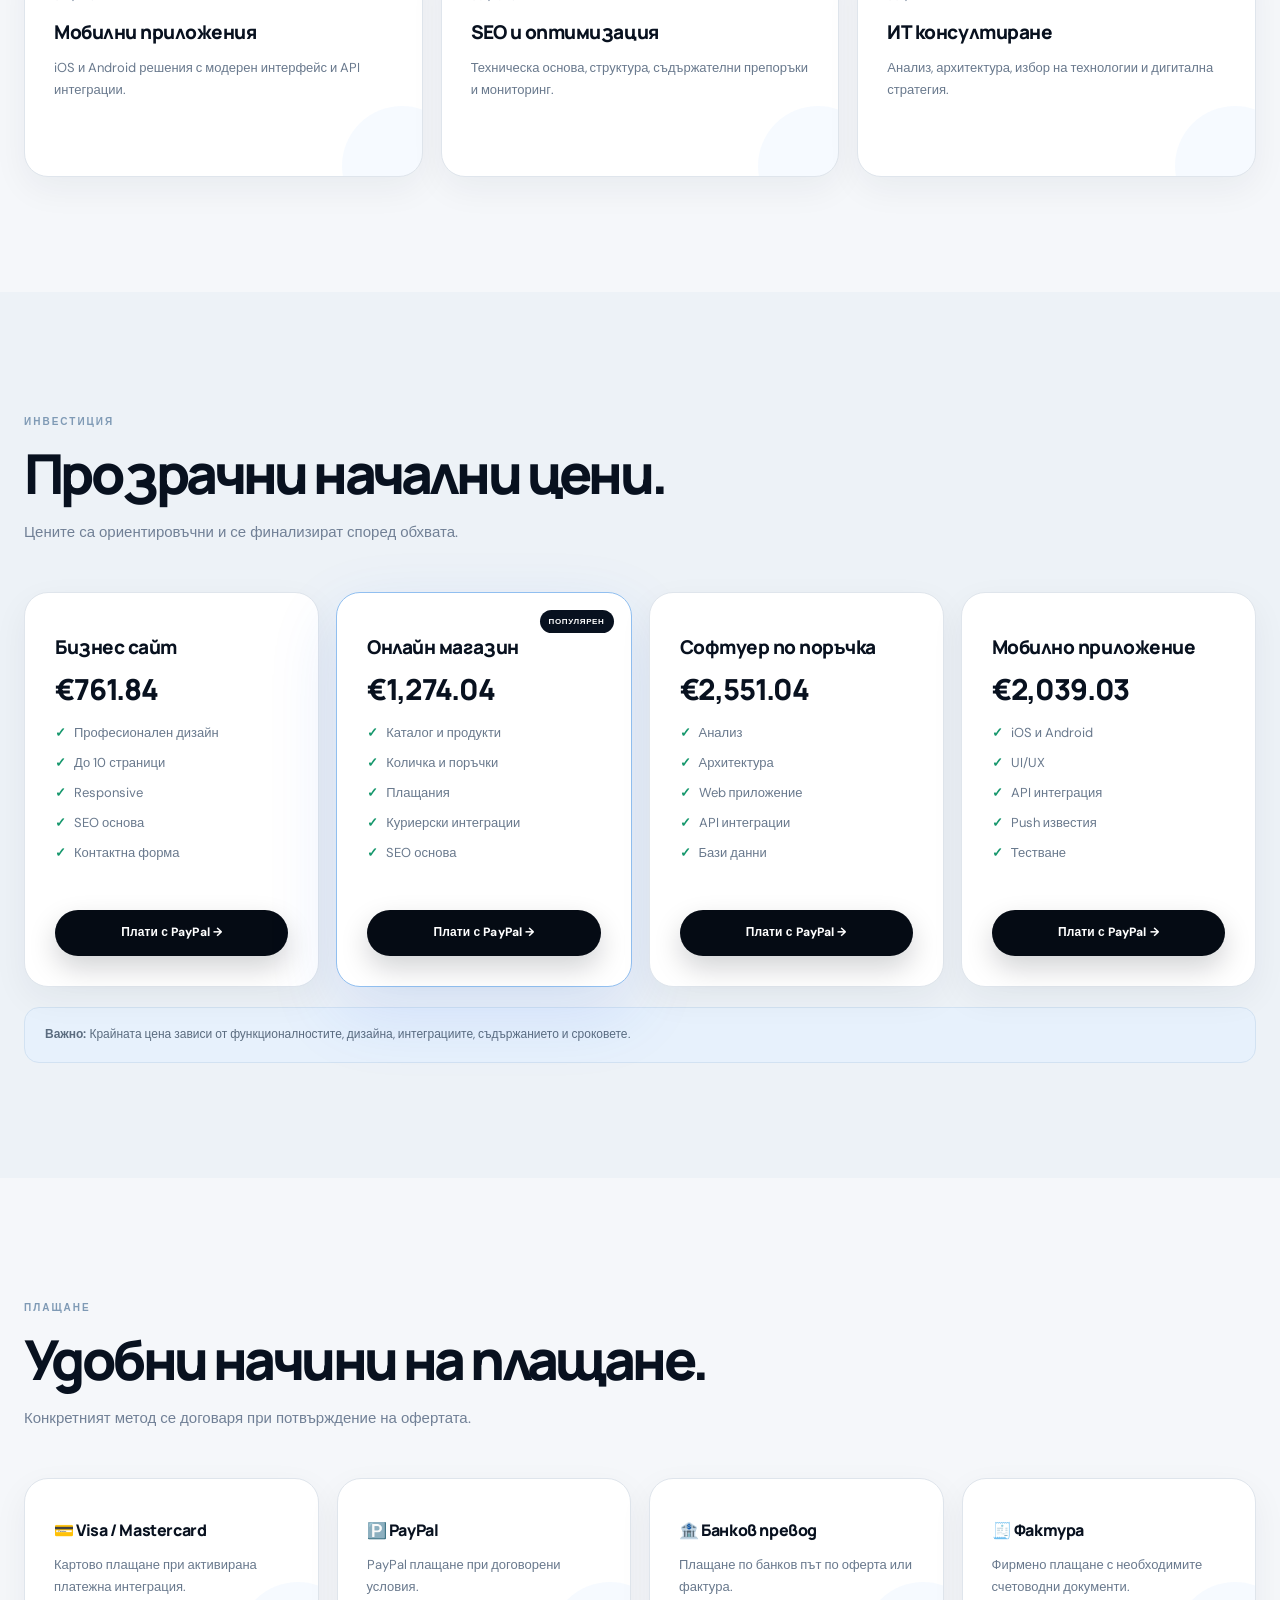
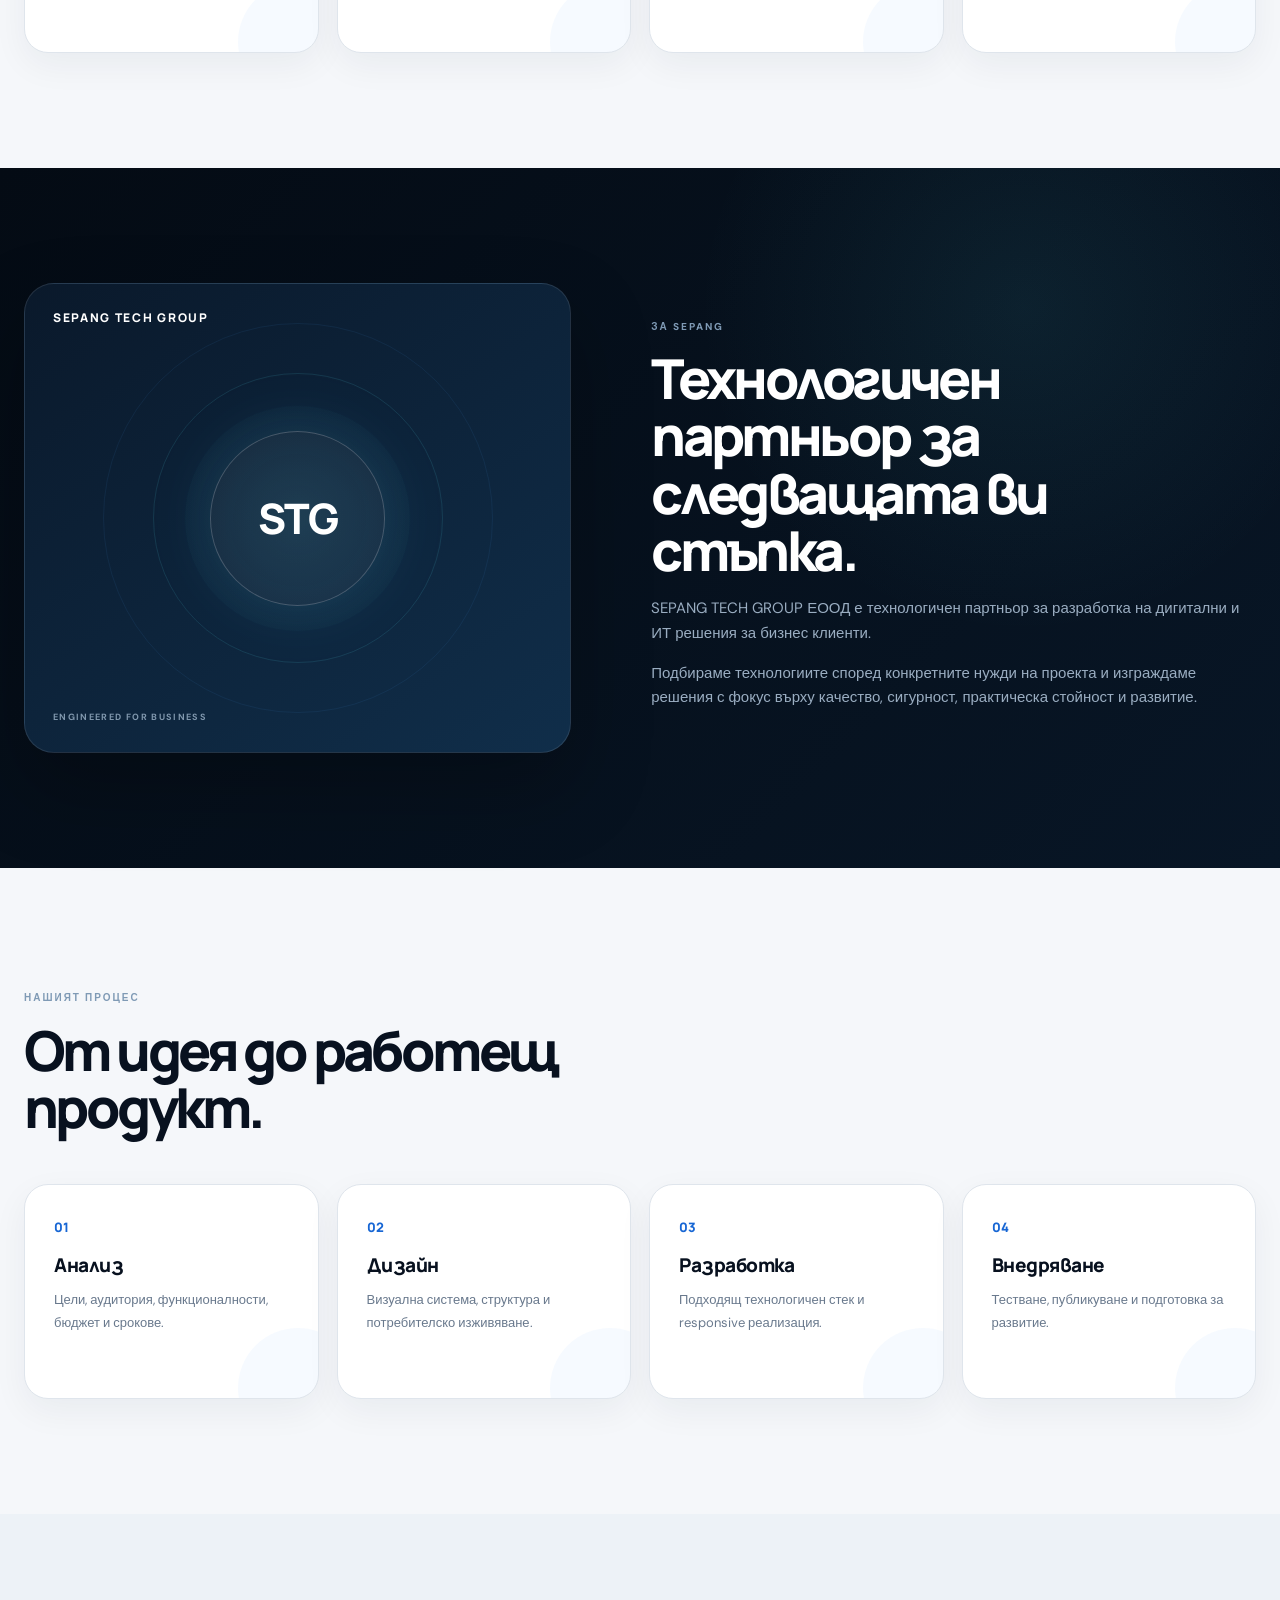
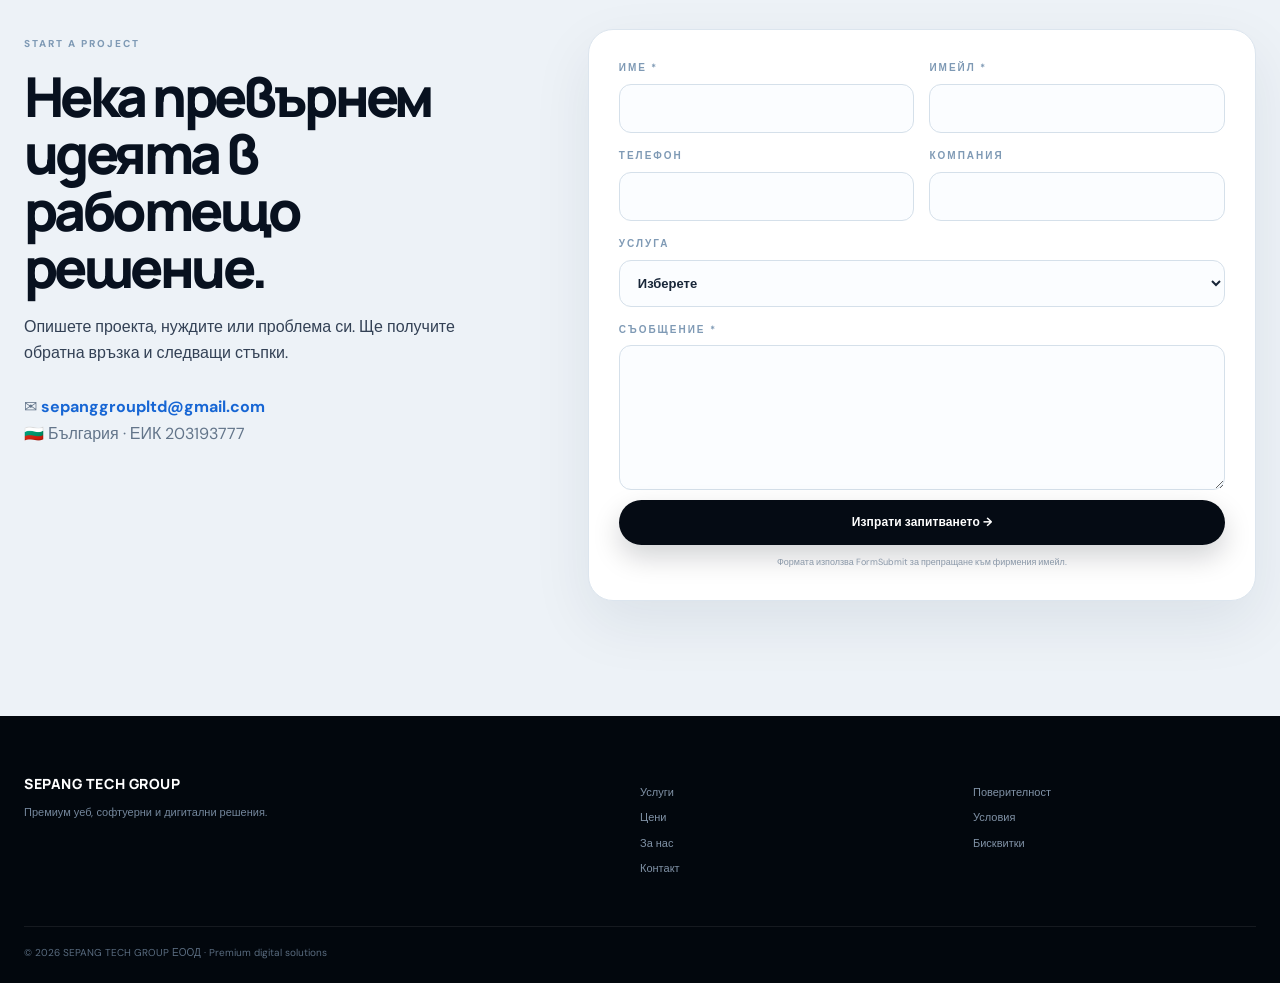
==== commit 05f77f01: "Add mobile application pricing section" ====
--- a/index.html
+++ b/index.html
@@ -24,7 +24,7 @@
 <article><h3>Бизнес сайт</h3><strong>€761.84</strong><ul><li>Професионален дизайн</li><li>До 10 страници</li><li>Responsive</li><li>SEO основа</li><li>Контактна форма</li></ul><a class="btn dark" href="https://www.paypal.com/ncp/payment/KBL65LTBNK568" target="_blank" rel="noopener">Плати с PayPal →</a></article>
 <article class="featured"><b class="tag">ПОПУЛЯРЕН</b><h3>Онлайн магазин</h3><strong>€1,274.04</strong><ul><li>Каталог и продукти</li><li>Количка и поръчки</li><li>Плащания</li><li>Куриерски интеграции</li><li>SEO основа</li></ul><a class="btn dark" href="https://www.paypal.com/ncp/payment/7AFUQ6PKWXG7W" target="_blank" rel="noopener">Плати с PayPal →</a></article>
 <article><h3>Софтуер по поръчка</h3><strong>€2,551.04</strong><ul><li>Анализ</li><li>Архитектура</li><li>Web приложение</li><li>API интеграции</li><li>Бази данни</li></ul><a class="btn dark" href="https://www.paypal.com/ncp/payment/MFZDQ9TX4532E" target="_blank" rel="noopener">Плати с PayPal →</a></article>
-<article><h3>Мобилно приложение</h3><strong>€2,039.03</strong><ul><li>iOS и Android</li><li>UI/UX</li><li>API интеграция</li><li>Push известия</li><li>Тестване</li></ul><a class="btn dark" href="#contact">Заяви оферта</a></article></div><div class="note"><b>Важно:</b> Крайната цена зависи от функционалностите, дизайна, интеграциите, съдържанието и сроковете.</div></div></section>
+<article><h3>Мобилно приложение</h3><strong>€2,039.03</strong><ul><li>iOS и Android</li><li>UI/UX</li><li>API интеграция</li><li>Push известия</li><li>Тестване</li></ul><a class="btn dark" href="https://www.paypal.com/ncp/payment/HX5UVLP8VX7MY" target="_blank" rel="noopener">Плати с PayPal →</a></article></div><div class="note"><b>Важно:</b> Крайната цена зависи от функционалностите, дизайна, интеграциите, съдържанието и сроковете.</div></div></section>
 <section id="payments" class="section"><div class="wrap"><div class="head"><label>Плащане</label><h2>Удобни начини на плащане.</h2><p>Конкретният метод се договаря при потвърждение на офертата.</p></div><div class="grid payments"><article><h3>💳 Visa / Mastercard</h3><p>Картово плащане при активирана платежна интеграция.</p></article><article><h3>🅿️ PayPal</h3><p>PayPal плащане при договорени условия.</p></article><article><h3>🏦 Банков превод</h3><p>Плащане по банков път по оферта или фактура.</p></article><article><h3>🧾 Фактура</h3><p>Фирмено плащане с необходимите счетоводни документи.</p></article></div></div></section>
 <section id="about" class="section dark"><div class="wrap split"><div class="visual"><span>SEPANG TECH GROUP</span><b>STG</b><small>ENGINEERED FOR BUSINESS</small></div><div><label>За SEPANG</label><h2>Технологичен партньор за следващата ви стъпка.</h2><p>SEPANG TECH GROUP ЕООД е технологичен партньор за разработка на дигитални и ИТ решения за бизнес клиенти.</p><p>Подбираме технологиите според конкретните нужди на проекта и изграждаме решения с фокус върху качество, сигурност, практическа стойност и развитие.</p></div></div></section>
 <section id="process" class="section"><div class="wrap"><div class="head"><label>Нашият процес</label><h2>От идея до работещ продукт.</h2></div><div class="grid four"><article><b>01</b><h3>Анализ</h3><p>Цели, аудитория, функционалности, бюджет и срокове.</p></article><article><b>02</b><h3>Дизайн</h3><p>Визуална система, структура и потребителско изживяване.</p></article><article><b>03</b><h3>Разработка</h3><p>Подходящ технологичен стек и responsive реализация.</p></article><article><b>04</b><h3>Внедряване</h3><p>Тестване, публикуване и подготовка за развитие.</p></article></div></div></section>
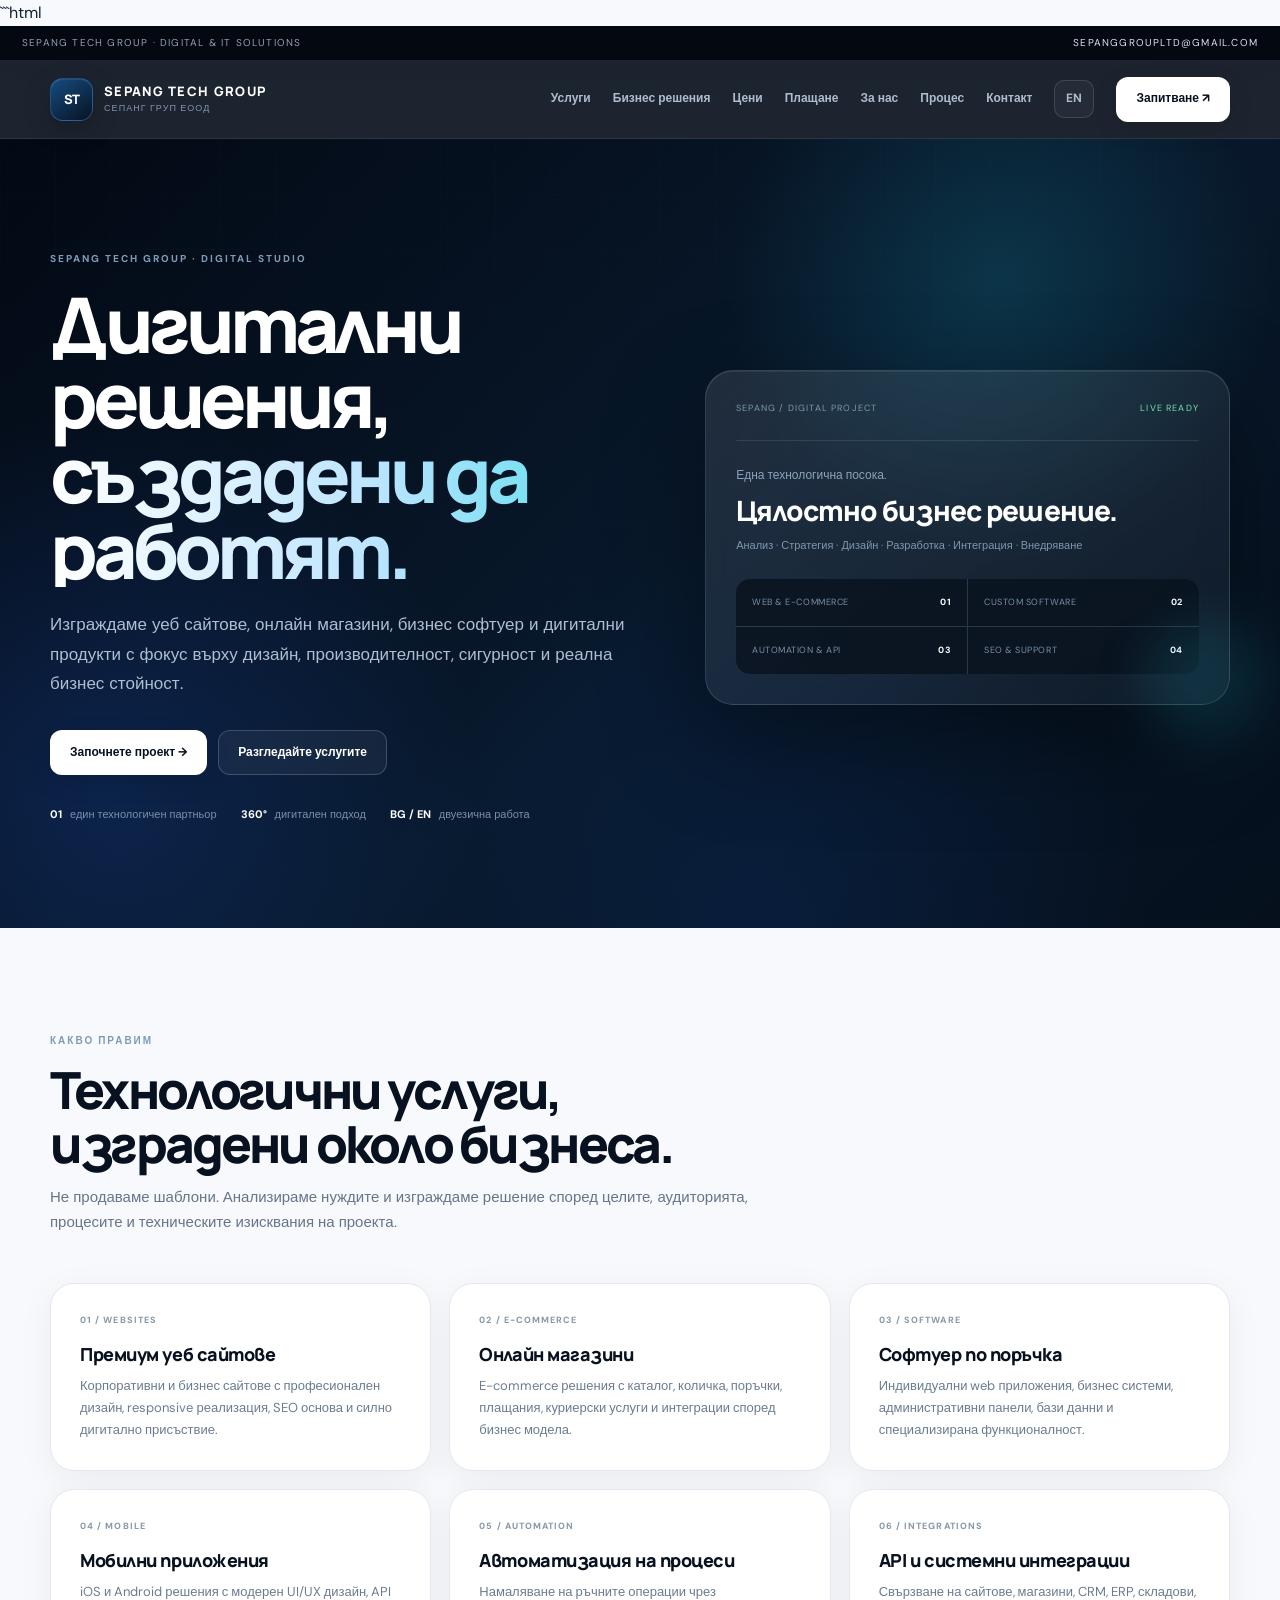
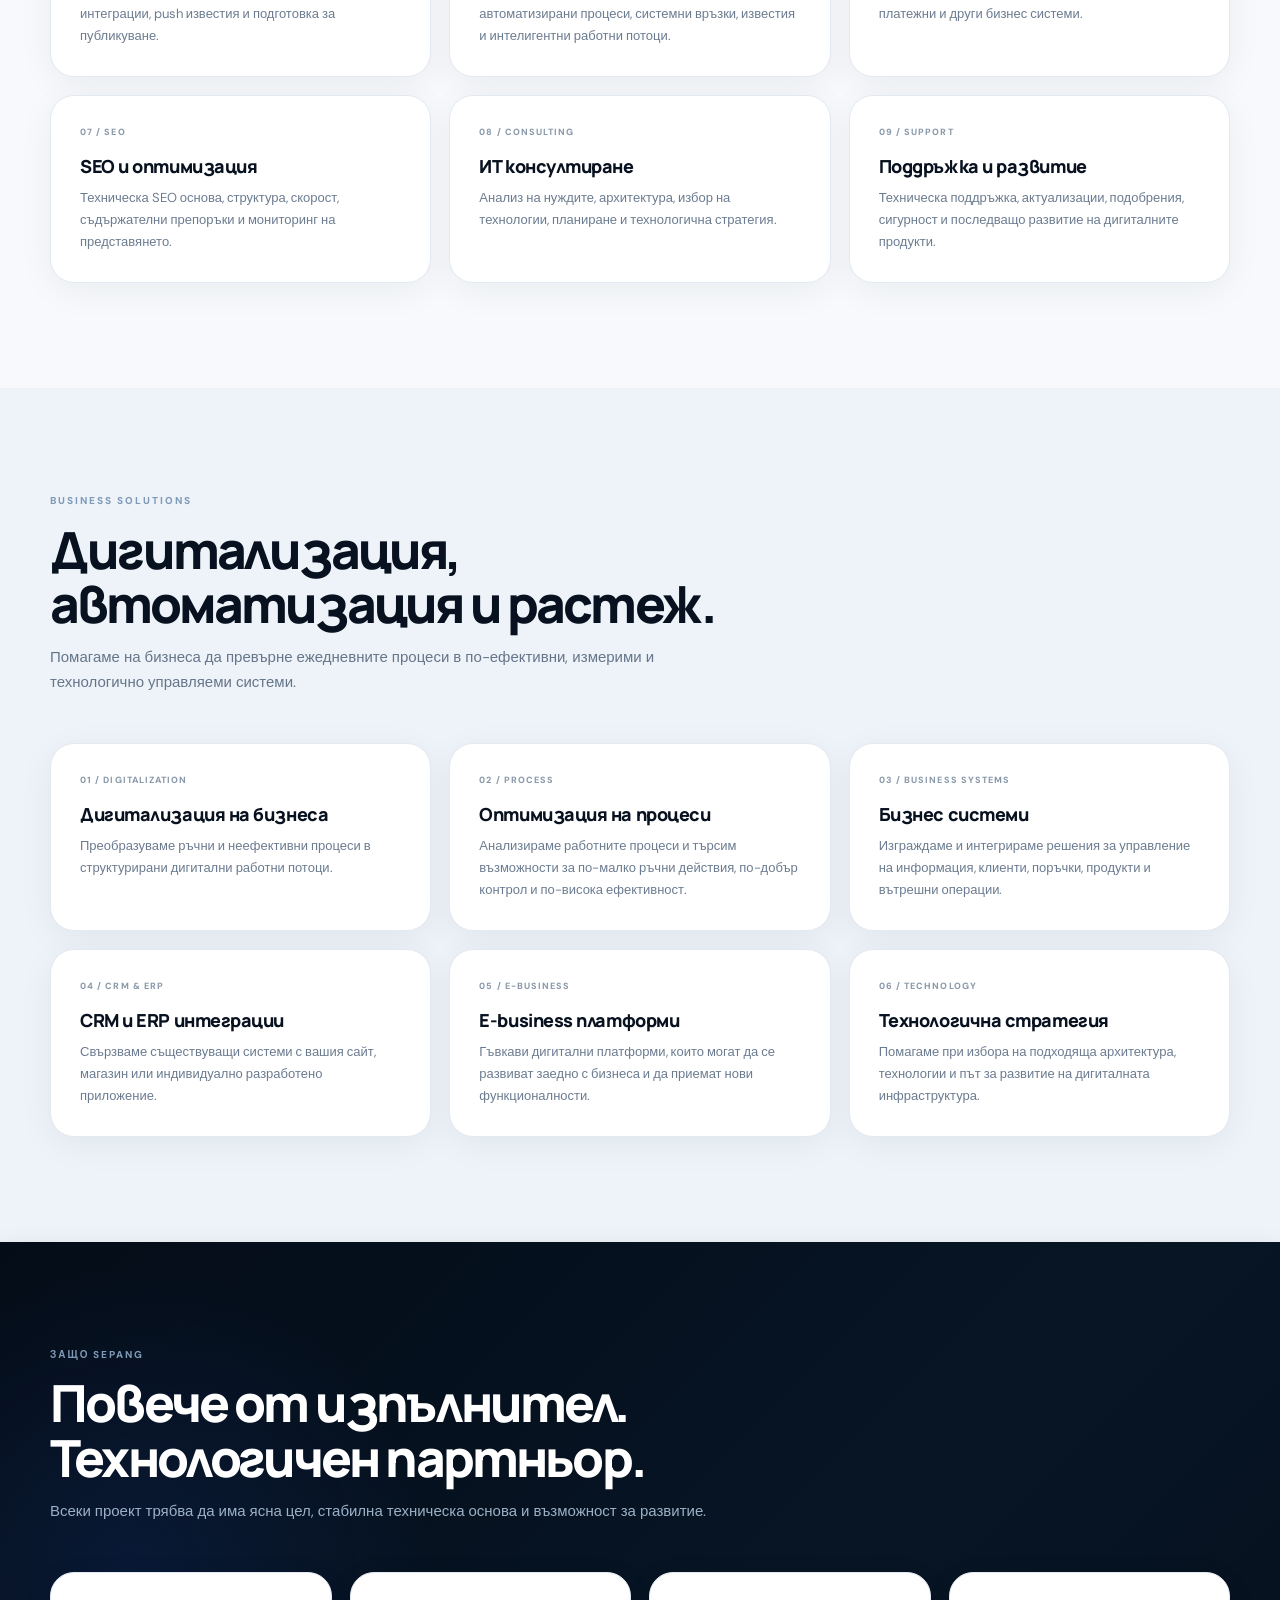
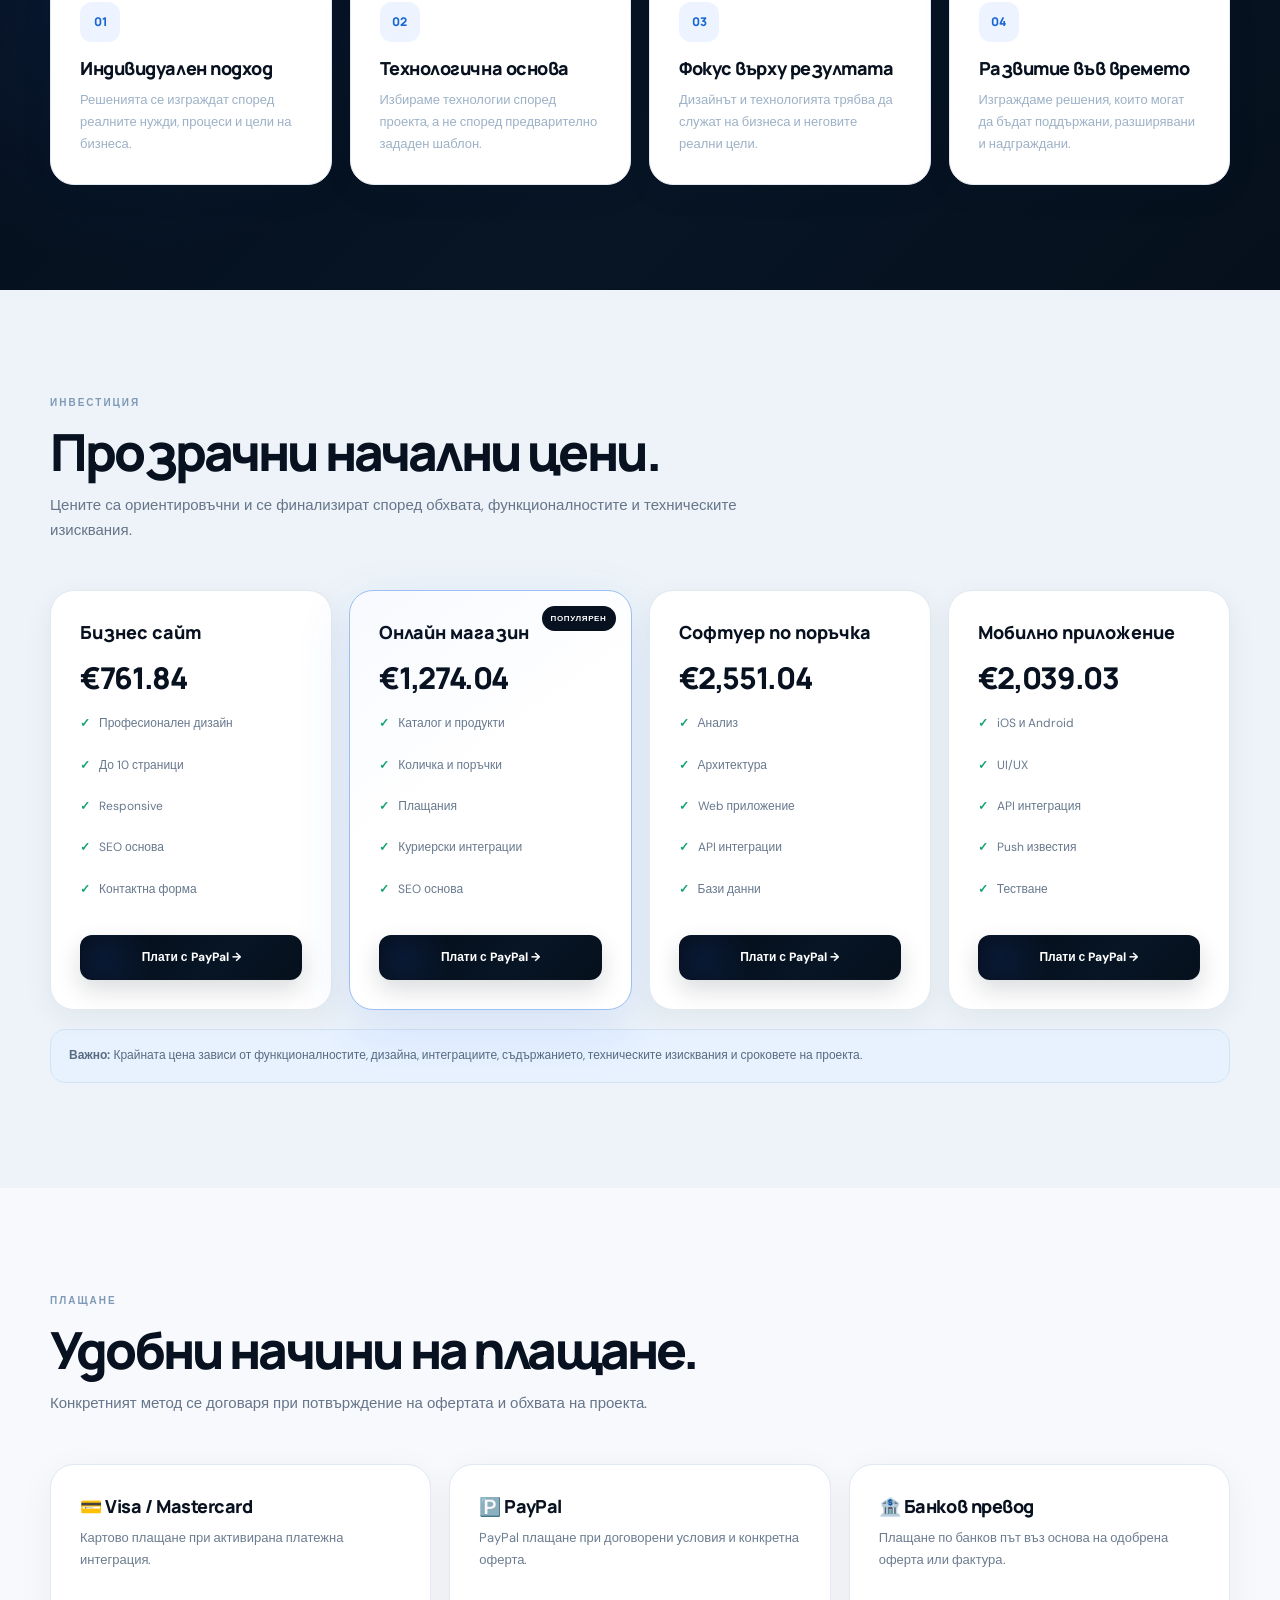
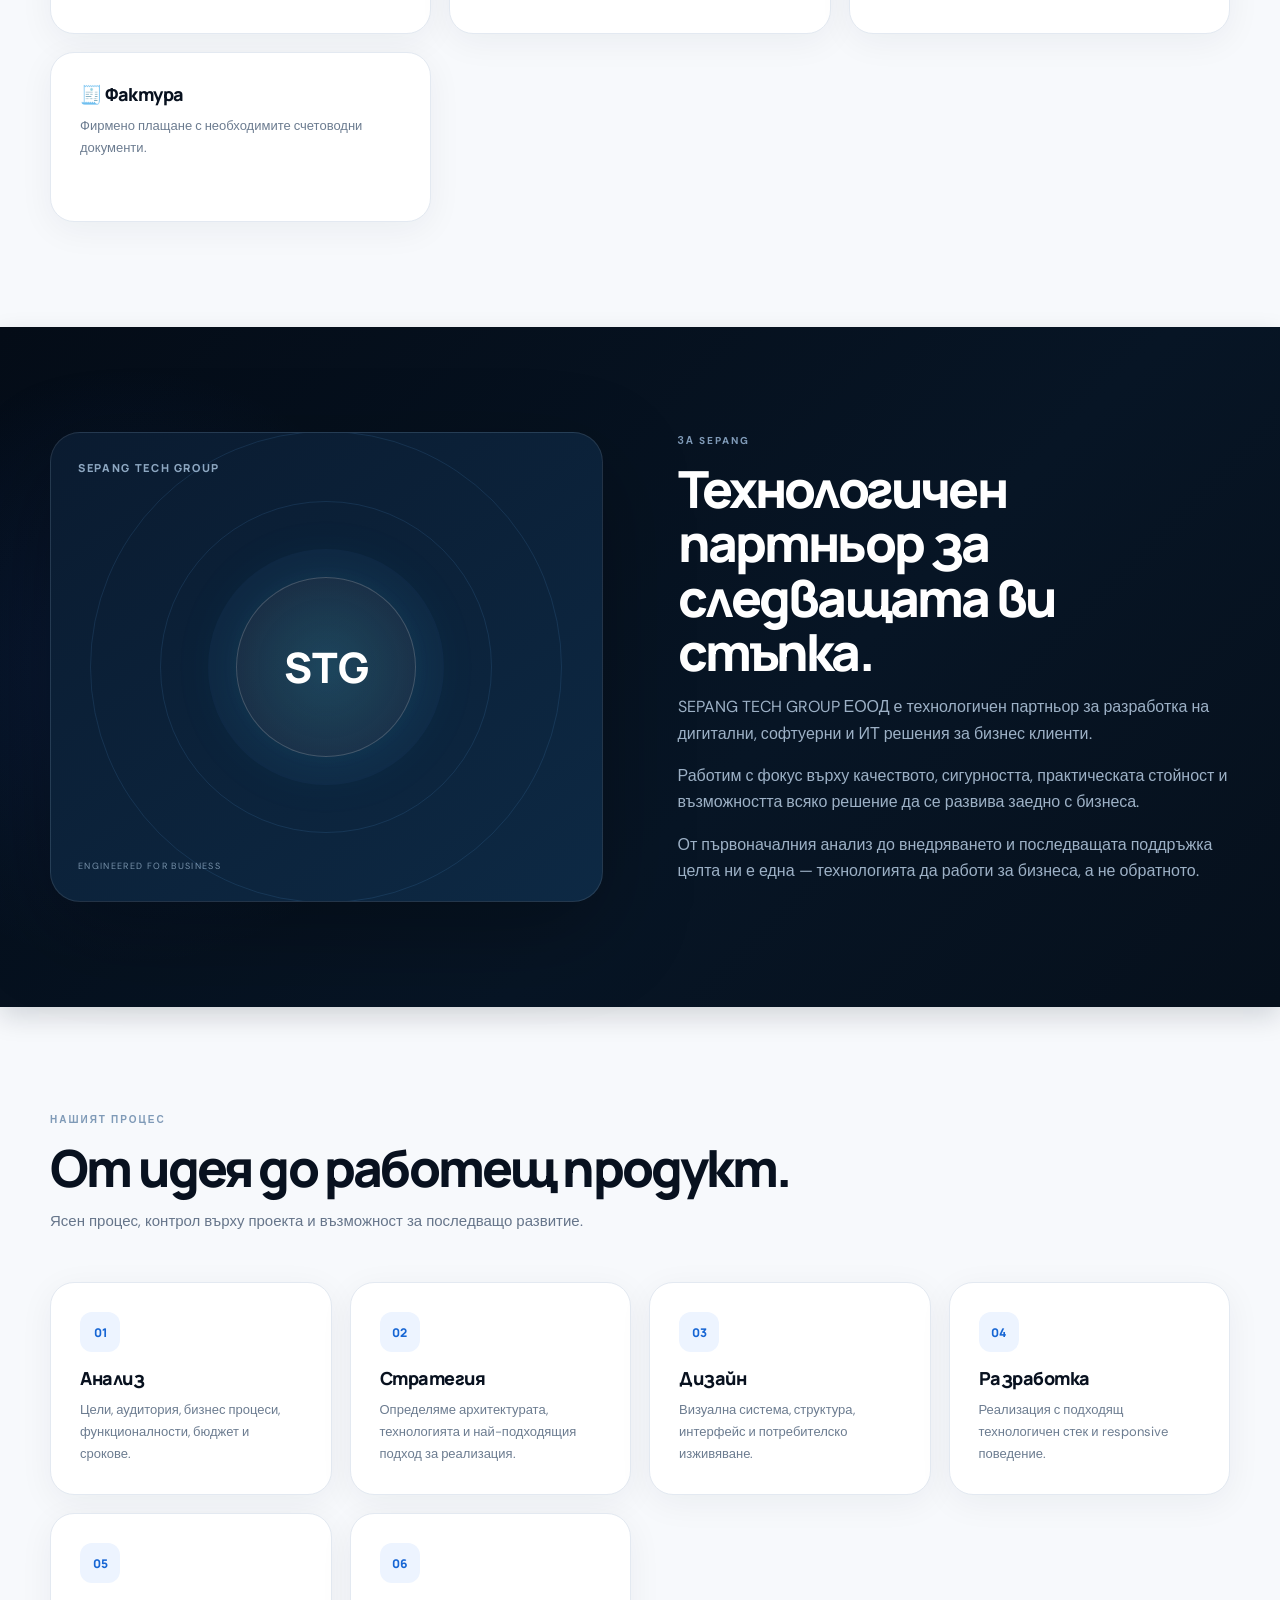
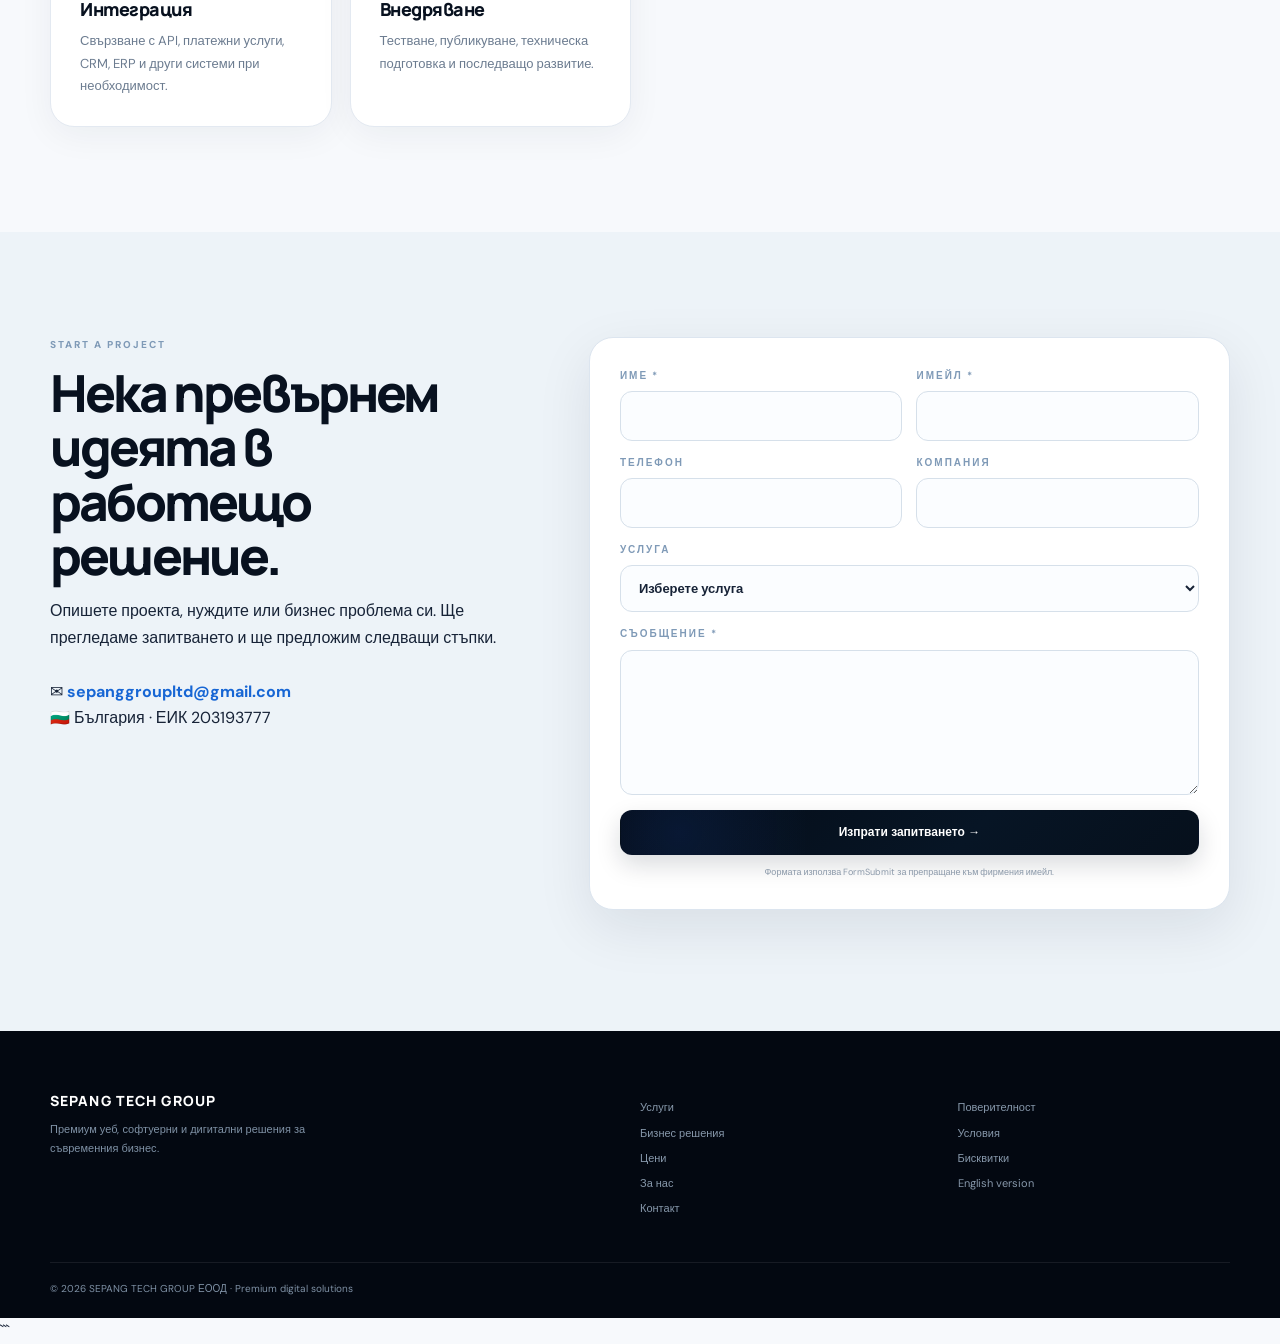
==== commit f109e486: "Update print statement from 'Hello' to 'Goodbye'" ====
--- a/index.html
+++ b/index.html
@@ -1,33 +1,1003 @@
-<!doctype html><html lang="bg"><head>
-<meta charset="utf-8"><meta name="viewport" content="width=device-width,initial-scale=1">
-<title>SEPANG TECH GROUP | Премиум дигитални решения</title>
-<meta name="description" content="SEPANG TECH GROUP — премиум уеб сайтове, онлайн магазини, софтуер по поръчка, мобилни решения, SEO и ИТ консултиране.">
-<meta name="robots" content="index,follow"><meta name="theme-color" content="#07111f">
-<link rel="canonical" href="https://wagner-bg.shop/"><link rel="alternate" hreflang="bg" href="https://wagner-bg.shop/"><link rel="alternate" hreflang="en" href="https://wagner-bg.shop/en.html">
-<link rel="preconnect" href="https://fonts.googleapis.com"><link rel="preconnect" href="https://fonts.gstatic.com" crossorigin>
+```html
+<!doctype html>
+<html lang="bg">
+<head>
+<meta charset="utf-8">
+<meta name="viewport" content="width=device-width,initial-scale=1">
+
+<title>SEPANG TECH GROUP | Уеб, софтуер и дигитални бизнес решения</title>
+
+<meta name="description" content="SEPANG TECH GROUP — професионални уеб сайтове, онлайн магазини, софтуер по поръчка, бизнес дигитализация, автоматизация, API интеграции, мобилни приложения, SEO и ИТ консултиране.">
+
+<meta name="robots" content="index,follow">
+<meta name="theme-color" content="#07111f">
+
+<link rel="canonical" href="https://wagner-bg.shop/">
+<link rel="alternate" hreflang="bg" href="https://wagner-bg.shop/">
+<link rel="alternate" hreflang="en" href="https://wagner-bg.shop/en.html">
+
+<link rel="preconnect" href="https://fonts.googleapis.com">
+<link rel="preconnect" href="https://fonts.gstatic.com" crossorigin>
 <link href="https://fonts.googleapis.com/css2?family=DM+Sans:wght@400;500;600;700&family=Manrope:wght@600;700;800&display=swap" rel="stylesheet">
+
 <link rel="stylesheet" href="style.css">
-<script type="application/ld+json">{"@context":"https://schema.org","@type":"Organization","name":"СЕПАНГ ГРУП ЕООД","alternateName":"SEPANG TECH GROUP","email":"sepanggroupltd@gmail.com","identifier":{"@type":"PropertyValue","propertyID":"ЕИК","value":"203193777"},"areaServed":"BG"}</script>
-</head><body id="top">
-<div class="top"><span>SEPANG TECH GROUP · DIGITAL & IT SOLUTIONS</span><a href="mailto:sepanggroupltd@gmail.com">sepanggroupltd@gmail.com</a></div>
-<header><div class="wrap nav"><a class="brand" href="#top"><b>ST</b><span><strong>SEPANG TECH GROUP</strong><small>СЕПАНГ ГРУП ЕООД</small></span></a><button class="menu">☰</button><nav><a href="#services">Услуги</a><a href="#pricing">Цени</a><a href="#payments">Плащане</a><a href="#about">За нас</a><a href="#process">Процес</a><a href="#contact">Контакт</a></nav><a class="lang" href="en.html">EN</a><a class="btn white" href="#contact">Запитване ↗</a></div></header>
+
+<script type="application/ld+json">
+{
+  "@context":"https://schema.org",
+  "@type":"Organization",
+  "name":"СЕПАНГ ГРУП ЕООД",
+  "alternateName":"SEPANG TECH GROUP",
+  "email":"sepanggroupltd@gmail.com",
+  "identifier":{
+    "@type":"PropertyValue",
+    "propertyID":"ЕИК",
+    "value":"203193777"
+  },
+  "areaServed":"BG",
+  "url":"https://wagner-bg.shop/"
+}
+</script>
+</head>
+
+<body id="top">
+
+<div class="top">
+  <span>SEPANG TECH GROUP · DIGITAL & IT SOLUTIONS</span>
+  <a href="mailto:sepanggroupltd@gmail.com">sepanggroupltd@gmail.com</a>
+</div>
+
+<header>
+  <div class="wrap nav">
+
+    <a class="brand" href="#top">
+      <b>ST</b>
+      <span>
+        <strong>SEPANG TECH GROUP</strong>
+        <small>СЕПАНГ ГРУП ЕООД</small>
+      </span>
+    </a>
+
+    <button class="menu" aria-label="Отвори меню">☰</button>
+
+    <nav>
+      <a href="#services">Услуги</a>
+      <a href="#solutions">Бизнес решения</a>
+      <a href="#pricing">Цени</a>
+      <a href="#payments">Плащане</a>
+      <a href="#about">За нас</a>
+      <a href="#process">Процес</a>
+      <a href="#contact">Контакт</a>
+    </nav>
+
+    <a class="lang" href="en.html">EN</a>
+    <a class="btn white" href="#contact">Запитване ↗</a>
+
+  </div>
+</header>
+
 <main>
-<section class="hero"><div class="wrap hero-grid"><div><label>SEPANG TECH GROUP · DIGITAL STUDIO</label><h1>Дигитални решения,<em>създадени да работят.</em></h1><p>Изграждаме премиум уеб присъствие, бизнес софтуер и дигитални продукти с фокус върху дизайн, скорост, сигурност и реална бизнес стойност.</p><div class="actions"><a class="btn white" href="#contact">Започнете проект →</a><a class="btn outline" href="#services">Разгледайте услугите</a></div><div class="meta"><span><b>01</b> един партньор</span><span><b>360°</b> дигитален подход</span><span><b>BG / EN</b> двуезично</span></div></div><div class="dashboard"><small>SEPANG / DIGITAL PROJECT</small><i>LIVE READY</i><hr><span>Една технологична посока.</span><strong>Цялостно бизнес решение.</strong><p>Стратегия · Дизайн · Разработка · Внедряване</p><div class="dash"><div>WEB & E-COMMERCE <b>01</b></div><div>CUSTOM SOFTWARE <b>02</b></div><div>MOBILE & APPS <b>03</b></div><div>SEO & SUPPORT <b>04</b></div></div></div></div></section>
-<section id="services" class="section"><div class="wrap"><div class="head"><label>Какво правим</label><h2>Услуги, изградени около бизнеса.</h2><p>Не продаваме шаблони. Изграждаме решение според целта, аудиторията и техническите изисквания.</p></div><div class="grid">
-<article><small>01 / WEBSITES</small><h3>Премиум уеб сайтове</h3><p>Корпоративни и бизнес сайтове с responsive дизайн, SEO основа и силно първо впечатление.</p></article>
-<article><small>02 / E-COMMERCE</small><h3>Онлайн магазини</h3><p>Каталог, количка, поръчки, плащания и куриерски интеграции според бизнеса.</p></article>
-<article><small>03 / SOFTWARE</small><h3>Софтуер по поръчка</h3><p>Web приложения, бизнес системи, API интеграции и бази данни.</p></article>
-<article><small>04 / MOBILE</small><h3>Мобилни приложения</h3><p>iOS и Android решения с модерен интерфейс и API интеграции.</p></article>
-<article><small>05 / SEO</small><h3>SEO и оптимизация</h3><p>Техническа основа, структура, съдържателни препоръки и мониторинг.</p></article>
-<article><small>06 / IT</small><h3>ИТ консултиране</h3><p>Анализ, архитектура, избор на технологии и дигитална стратегия.</p></article></div></div></section>
-<section id="pricing" class="section soft"><div class="wrap"><div class="head"><label>Инвестиция</label><h2>Прозрачни начални цени.</h2><p>Цените са ориентировъчни и се финализират според обхвата.</p></div><div class="prices">
-<article><h3>Бизнес сайт</h3><strong>€761.84</strong><ul><li>Професионален дизайн</li><li>До 10 страници</li><li>Responsive</li><li>SEO основа</li><li>Контактна форма</li></ul><a class="btn dark" href="https://www.paypal.com/ncp/payment/KBL65LTBNK568" target="_blank" rel="noopener">Плати с PayPal →</a></article>
-<article class="featured"><b class="tag">ПОПУЛЯРЕН</b><h3>Онлайн магазин</h3><strong>€1,274.04</strong><ul><li>Каталог и продукти</li><li>Количка и поръчки</li><li>Плащания</li><li>Куриерски интеграции</li><li>SEO основа</li></ul><a class="btn dark" href="https://www.paypal.com/ncp/payment/7AFUQ6PKWXG7W" target="_blank" rel="noopener">Плати с PayPal →</a></article>
-<article><h3>Софтуер по поръчка</h3><strong>€2,551.04</strong><ul><li>Анализ</li><li>Архитектура</li><li>Web приложение</li><li>API интеграции</li><li>Бази данни</li></ul><a class="btn dark" href="https://www.paypal.com/ncp/payment/MFZDQ9TX4532E" target="_blank" rel="noopener">Плати с PayPal →</a></article>
-<article><h3>Мобилно приложение</h3><strong>€2,039.03</strong><ul><li>iOS и Android</li><li>UI/UX</li><li>API интеграция</li><li>Push известия</li><li>Тестване</li></ul><a class="btn dark" href="https://www.paypal.com/ncp/payment/HX5UVLP8VX7MY" target="_blank" rel="noopener">Плати с PayPal →</a></article></div><div class="note"><b>Важно:</b> Крайната цена зависи от функционалностите, дизайна, интеграциите, съдържанието и сроковете.</div></div></section>
-<section id="payments" class="section"><div class="wrap"><div class="head"><label>Плащане</label><h2>Удобни начини на плащане.</h2><p>Конкретният метод се договаря при потвърждение на офертата.</p></div><div class="grid payments"><article><h3>💳 Visa / Mastercard</h3><p>Картово плащане при активирана платежна интеграция.</p></article><article><h3>🅿️ PayPal</h3><p>PayPal плащане при договорени условия.</p></article><article><h3>🏦 Банков превод</h3><p>Плащане по банков път по оферта или фактура.</p></article><article><h3>🧾 Фактура</h3><p>Фирмено плащане с необходимите счетоводни документи.</p></article></div></div></section>
-<section id="about" class="section dark"><div class="wrap split"><div class="visual"><span>SEPANG TECH GROUP</span><b>STG</b><small>ENGINEERED FOR BUSINESS</small></div><div><label>За SEPANG</label><h2>Технологичен партньор за следващата ви стъпка.</h2><p>SEPANG TECH GROUP ЕООД е технологичен партньор за разработка на дигитални и ИТ решения за бизнес клиенти.</p><p>Подбираме технологиите според конкретните нужди на проекта и изграждаме решения с фокус върху качество, сигурност, практическа стойност и развитие.</p></div></div></section>
-<section id="process" class="section"><div class="wrap"><div class="head"><label>Нашият процес</label><h2>От идея до работещ продукт.</h2></div><div class="grid four"><article><b>01</b><h3>Анализ</h3><p>Цели, аудитория, функционалности, бюджет и срокове.</p></article><article><b>02</b><h3>Дизайн</h3><p>Визуална система, структура и потребителско изживяване.</p></article><article><b>03</b><h3>Разработка</h3><p>Подходящ технологичен стек и responsive реализация.</p></article><article><b>04</b><h3>Внедряване</h3><p>Тестване, публикуване и подготовка за развитие.</p></article></div></div></section>
-<section id="contact" class="section soft"><div class="wrap contact"><div><label>START A PROJECT</label><h2>Нека превърнем идеята в работещо решение.</h2><p>Опишете проекта, нуждите или проблема си. Ще получите обратна връзка и следващи стъпки.</p><p class="contact-line">✉ <a href="mailto:sepanggroupltd@gmail.com">sepanggroupltd@gmail.com</a><br>🇧🇬 България · ЕИК 203193777</p></div><form action="https://formsubmit.co/sepanggroupltd@gmail.com" method="POST"><input type="hidden" name="_subject" value="Ново запитване от SEPANG TECH GROUP"><input type="hidden" name="_template" value="table"><input type="hidden" name="_next" value="https://wagner-bg.shop/thanks.html"><div class="formgrid"><label>Име *<input name="name" required></label><label>Имейл *<input name="email" type="email" required></label><label>Телефон<input name="phone"></label><label>Компания<input name="company"></label><label class="full">Услуга<select name="service"><option>Изберете</option><option>Уеб сайт</option><option>Онлайн магазин</option><option>Софтуер по поръчка</option><option>Мобилно приложение</option><option>SEO</option><option>ИТ консултиране</option></select></label><label class="full">Съобщение *<textarea name="message" required></textarea></label></div><button class="btn dark full">Изпрати запитването →</button><small>Формата използва FormSubmit за препращане към фирмения имейл.</small></form></div></section>
-</main><footer><div class="wrap foot"><div><h3>SEPANG TECH GROUP</h3><p>Премиум уеб, софтуерни и дигитални решения.</p></div><div><a href="#services">Услуги</a><a href="#pricing">Цени</a><a href="#about">За нас</a><a href="#contact">Контакт</a></div><div><a href="privacy.html">Поверителност</a><a href="terms.html">Условия</a><a href="cookies.html">Бисквитки</a></div></div><div class="wrap bottom">© 2026 SEPANG TECH GROUP ЕООД · Premium digital solutions</div></footer>
+
+<!-- HERO -->
+
+<section class="hero">
+
+  <div class="wrap hero-grid">
+
+    <div>
+
+      <label>SEPANG TECH GROUP · DIGITAL STUDIO</label>
+
+      <h1>
+        Дигитални решения,
+        <em>създадени да работят.</em>
+      </h1>
+
+      <p>
+        Изграждаме уеб сайтове, онлайн магазини, бизнес софтуер
+        и дигитални продукти с фокус върху дизайн, производителност,
+        сигурност и реална бизнес стойност.
+      </p>
+
+      <div class="actions">
+        <a class="btn white" href="#contact">
+          Започнете проект →
+        </a>
+
+        <a class="btn outline" href="#services">
+          Разгледайте услугите
+        </a>
+      </div>
+
+      <div class="meta">
+        <span><b>01</b> един технологичен партньор</span>
+        <span><b>360°</b> дигитален подход</span>
+        <span><b>BG / EN</b> двуезична работа</span>
+      </div>
+
+    </div>
+
+    <div class="dashboard">
+
+      <small>SEPANG / DIGITAL PROJECT</small>
+      <i>LIVE READY</i>
+
+      <hr>
+
+      <span>Една технологична посока.</span>
+
+      <strong>Цялостно бизнес решение.</strong>
+
+      <p>
+        Анализ · Стратегия · Дизайн · Разработка · Интеграция · Внедряване
+      </p>
+
+      <div class="dash">
+
+        <div>
+          WEB & E-COMMERCE
+          <b>01</b>
+        </div>
+
+        <div>
+          CUSTOM SOFTWARE
+          <b>02</b>
+        </div>
+
+        <div>
+          AUTOMATION & API
+          <b>03</b>
+        </div>
+
+        <div>
+          SEO & SUPPORT
+          <b>04</b>
+        </div>
+
+      </div>
+
+    </div>
+
+  </div>
+
+</section>
+
+
+<!-- SERVICES -->
+
+<section id="services" class="section">
+
+  <div class="wrap">
+
+    <div class="head">
+
+      <label>Какво правим</label>
+
+      <h2>
+        Технологични услуги,
+        изградени около бизнеса.
+      </h2>
+
+      <p>
+        Не продаваме шаблони. Анализираме нуждите и изграждаме
+        решение според целите, аудиторията, процесите и техническите
+        изисквания на проекта.
+      </p>
+
+    </div>
+
+
+    <div class="grid">
+
+      <article>
+        <small>01 / WEBSITES</small>
+        <h3>Премиум уеб сайтове</h3>
+        <p>
+          Корпоративни и бизнес сайтове с професионален дизайн,
+          responsive реализация, SEO основа и силно дигитално присъствие.
+        </p>
+      </article>
+
+
+      <article>
+        <small>02 / E-COMMERCE</small>
+        <h3>Онлайн магазини</h3>
+        <p>
+          E-commerce решения с каталог, количка, поръчки, плащания,
+          куриерски услуги и интеграции според бизнес модела.
+        </p>
+      </article>
+
+
+      <article>
+        <small>03 / SOFTWARE</small>
+        <h3>Софтуер по поръчка</h3>
+        <p>
+          Индивидуални web приложения, бизнес системи, административни
+          панели, бази данни и специализирана функционалност.
+        </p>
+      </article>
+
+
+      <article>
+        <small>04 / MOBILE</small>
+        <h3>Мобилни приложения</h3>
+        <p>
+          iOS и Android решения с модерен UI/UX дизайн,
+          API интеграции, push известия и подготовка за публикуване.
+        </p>
+      </article>
+
+
+      <article>
+        <small>05 / AUTOMATION</small>
+        <h3>Автоматизация на процеси</h3>
+        <p>
+          Намаляване на ръчните операции чрез автоматизирани процеси,
+          системни връзки, известия и интелигентни работни потоци.
+        </p>
+      </article>
+
+
+      <article>
+        <small>06 / INTEGRATIONS</small>
+        <h3>API и системни интеграции</h3>
+        <p>
+          Свързване на сайтове, магазини, CRM, ERP, складови,
+          платежни и други бизнес системи.
+        </p>
+      </article>
+
+
+      <article>
+        <small>07 / SEO</small>
+        <h3>SEO и оптимизация</h3>
+        <p>
+          Техническа SEO основа, структура, скорост, съдържателни
+          препоръки и мониторинг на представянето.
+        </p>
+      </article>
+
+
+      <article>
+        <small>08 / CONSULTING</small>
+        <h3>ИТ консултиране</h3>
+        <p>
+          Анализ на нуждите, архитектура, избор на технологии,
+          планиране и технологична стратегия.
+        </p>
+      </article>
+
+
+      <article>
+        <small>09 / SUPPORT</small>
+        <h3>Поддръжка и развитие</h3>
+        <p>
+          Техническа поддръжка, актуализации, подобрения,
+          сигурност и последващо развитие на дигиталните продукти.
+        </p>
+      </article>
+
+    </div>
+
+  </div>
+
+</section>
+
+
+<!-- BUSINESS SOLUTIONS -->
+
+<section id="solutions" class="section soft">
+
+  <div class="wrap">
+
+    <div class="head">
+
+      <label>Business Solutions</label>
+
+      <h2>
+        Дигитализация,
+        автоматизация и растеж.
+      </h2>
+
+      <p>
+        Помагаме на бизнеса да превърне ежедневните процеси
+        в по-ефективни, измерими и технологично управляеми системи.
+      </p>
+
+    </div>
+
+
+    <div class="grid">
+
+      <article>
+        <small>01 / DIGITALIZATION</small>
+        <h3>Дигитализация на бизнеса</h3>
+        <p>
+          Преобразуваме ръчни и неефективни процеси в структурирани
+          дигитални работни потоци.
+        </p>
+      </article>
+
+
+      <article>
+        <small>02 / PROCESS</small>
+        <h3>Оптимизация на процеси</h3>
+        <p>
+          Анализираме работните процеси и търсим възможности
+          за по-малко ръчни действия, по-добър контрол и по-висока ефективност.
+        </p>
+      </article>
+
+
+      <article>
+        <small>03 / BUSINESS SYSTEMS</small>
+        <h3>Бизнес системи</h3>
+        <p>
+          Изграждаме и интегрираме решения за управление на информация,
+          клиенти, поръчки, продукти и вътрешни операции.
+        </p>
+      </article>
+
+
+      <article>
+        <small>04 / CRM & ERP</small>
+        <h3>CRM и ERP интеграции</h3>
+        <p>
+          Свързваме съществуващи системи с вашия сайт, магазин
+          или индивидуално разработено приложение.
+        </p>
+      </article>
+
+
+      <article>
+        <small>05 / E-BUSINESS</small>
+        <h3>E-business платформи</h3>
+        <p>
+          Гъвкави дигитални платформи, които могат да се развиват
+          заедно с бизнеса и да приемат нови функционалности.
+        </p>
+      </article>
+
+
+      <article>
+        <small>06 / TECHNOLOGY</small>
+        <h3>Технологична стратегия</h3>
+        <p>
+          Помагаме при избора на подходяща архитектура, технологии
+          и път за развитие на дигиталната инфраструктура.
+        </p>
+      </article>
+
+    </div>
+
+  </div>
+
+</section>
+
+
+<!-- WHY SEPANG -->
+
+<section class="section dark">
+
+  <div class="wrap">
+
+    <div class="head">
+
+      <label>Защо SEPANG</label>
+
+      <h2>
+        Повече от изпълнител.
+        Технологичен партньор.
+      </h2>
+
+      <p>
+        Всеки проект трябва да има ясна цел, стабилна техническа основа
+        и възможност за развитие.
+      </p>
+
+    </div>
+
+
+    <div class="grid four">
+
+      <article>
+        <b>01</b>
+        <h3>Индивидуален подход</h3>
+        <p>
+          Решенията се изграждат според реалните нужди,
+          процеси и цели на бизнеса.
+        </p>
+      </article>
+
+
+      <article>
+        <b>02</b>
+        <h3>Технологична основа</h3>
+        <p>
+          Избираме технологии според проекта, а не според
+          предварително зададен шаблон.
+        </p>
+      </article>
+
+
+      <article>
+        <b>03</b>
+        <h3>Фокус върху резултата</h3>
+        <p>
+          Дизайнът и технологията трябва да служат на бизнеса
+          и неговите реални цели.
+        </p>
+      </article>
+
+
+      <article>
+        <b>04</b>
+        <h3>Развитие във времето</h3>
+        <p>
+          Изграждаме решения, които могат да бъдат поддържани,
+          разширявани и надграждани.
+        </p>
+      </article>
+
+    </div>
+
+  </div>
+
+</section>
+
+
+<!-- PRICING -->
+
+<section id="pricing" class="section soft">
+
+  <div class="wrap">
+
+    <div class="head">
+
+      <label>Инвестиция</label>
+
+      <h2>Прозрачни начални цени.</h2>
+
+      <p>
+        Цените са ориентировъчни и се финализират според
+        обхвата, функционалностите и техническите изисквания.
+      </p>
+
+    </div>
+
+
+    <div class="prices">
+
+      <article>
+
+        <h3>Бизнес сайт</h3>
+
+        <strong>€761.84</strong>
+
+        <ul>
+          <li>Професионален дизайн</li>
+          <li>До 10 страници</li>
+          <li>Responsive</li>
+          <li>SEO основа</li>
+          <li>Контактна форма</li>
+        </ul>
+
+        <a
+          class="btn dark"
+          href="https://www.paypal.com/ncp/payment/KBL65LTBNK568"
+          target="_blank"
+          rel="noopener"
+        >
+          Плати с PayPal →
+        </a>
+
+      </article>
+
+
+      <article class="featured">
+
+        <b class="tag">ПОПУЛЯРЕН</b>
+
+        <h3>Онлайн магазин</h3>
+
+        <strong>€1,274.04</strong>
+
+        <ul>
+          <li>Каталог и продукти</li>
+          <li>Количка и поръчки</li>
+          <li>Плащания</li>
+          <li>Куриерски интеграции</li>
+          <li>SEO основа</li>
+        </ul>
+
+        <a
+          class="btn dark"
+          href="https://www.paypal.com/ncp/payment/7AFUQ6PKWXG7W"
+          target="_blank"
+          rel="noopener"
+        >
+          Плати с PayPal →
+        </a>
+
+      </article>
+
+
+      <article>
+
+        <h3>Софтуер по поръчка</h3>
+
+        <strong>€2,551.04</strong>
+
+        <ul>
+          <li>Анализ</li>
+          <li>Архитектура</li>
+          <li>Web приложение</li>
+          <li>API интеграции</li>
+          <li>Бази данни</li>
+        </ul>
+
+        <a
+          class="btn dark"
+          href="https://www.paypal.com/ncp/payment/MFZDQ9TX4532E"
+          target="_blank"
+          rel="noopener"
+        >
+          Плати с PayPal →
+        </a>
+
+      </article>
+
+
+      <article>
+
+        <h3>Мобилно приложение</h3>
+
+        <strong>€2,039.03</strong>
+
+        <ul>
+          <li>iOS и Android</li>
+          <li>UI/UX</li>
+          <li>API интеграция</li>
+          <li>Push известия</li>
+          <li>Тестване</li>
+        </ul>
+
+        <a
+          class="btn dark"
+          href="https://www.paypal.com/ncp/payment/HX5UVLP8VX7MY"
+          target="_blank"
+          rel="noopener"
+        >
+          Плати с PayPal →
+        </a>
+
+      </article>
+
+    </div>
+
+
+    <div class="note">
+
+      <b>Важно:</b>
+      Крайната цена зависи от функционалностите, дизайна,
+      интеграциите, съдържанието, техническите изисквания
+      и сроковете на проекта.
+
+    </div>
+
+  </div>
+
+</section>
+
+
+<!-- PAYMENT -->
+
+<section id="payments" class="section">
+
+  <div class="wrap">
+
+    <div class="head">
+
+      <label>Плащане</label>
+
+      <h2>Удобни начини на плащане.</h2>
+
+      <p>
+        Конкретният метод се договаря при потвърждение
+        на офертата и обхвата на проекта.
+      </p>
+
+    </div>
+
+
+    <div class="grid payments">
+
+      <article>
+        <h3>💳 Visa / Mastercard</h3>
+        <p>
+          Картово плащане при активирана платежна интеграция.
+        </p>
+      </article>
+
+
+      <article>
+        <h3>🅿️ PayPal</h3>
+        <p>
+          PayPal плащане при договорени условия и конкретна оферта.
+        </p>
+      </article>
+
+
+      <article>
+        <h3>🏦 Банков превод</h3>
+        <p>
+          Плащане по банков път въз основа на одобрена оферта или фактура.
+        </p>
+      </article>
+
+
+      <article>
+        <h3>🧾 Фактура</h3>
+        <p>
+          Фирмено плащане с необходимите счетоводни документи.
+        </p>
+      </article>
+
+    </div>
+
+  </div>
+
+</section>
+
+
+<!-- ABOUT -->
+
+<section id="about" class="section dark">
+
+  <div class="wrap split">
+
+    <div class="visual">
+
+      <span>SEPANG TECH GROUP</span>
+
+      <b>STG</b>
+
+      <small>ENGINEERED FOR BUSINESS</small>
+
+    </div>
+
+
+    <div>
+
+      <label>За SEPANG</label>
+
+      <h2>
+        Технологичен партньор
+        за следващата ви стъпка.
+      </h2>
+
+      <p>
+        SEPANG TECH GROUP ЕООД е технологичен партньор
+        за разработка на дигитални, софтуерни и ИТ решения
+        за бизнес клиенти.
+      </p>
+
+      <p>
+        Работим с фокус върху качеството, сигурността,
+        практическата стойност и възможността всяко решение
+        да се развива заедно с бизнеса.
+      </p>
+
+      <p>
+        От първоначалния анализ до внедряването и последващата
+        поддръжка целта ни е една — технологията да работи
+        за бизнеса, а не обратното.
+      </p>
+
+    </div>
+
+  </div>
+
+</section>
+
+
+<!-- PROCESS -->
+
+<section id="process" class="section">
+
+  <div class="wrap">
+
+    <div class="head">
+
+      <label>Нашият процес</label>
+
+      <h2>От идея до работещ продукт.</h2>
+
+      <p>
+        Ясен процес, контрол върху проекта и възможност
+        за последващо развитие.
+      </p>
+
+    </div>
+
+
+    <div class="grid four">
+
+      <article>
+        <b>01</b>
+        <h3>Анализ</h3>
+        <p>
+          Цели, аудитория, бизнес процеси,
+          функционалности, бюджет и срокове.
+        </p>
+      </article>
+
+
+      <article>
+        <b>02</b>
+        <h3>Стратегия</h3>
+        <p>
+          Определяме архитектурата, технологията
+          и най-подходящия подход за реализация.
+        </p>
+      </article>
+
+
+      <article>
+        <b>03</b>
+        <h3>Дизайн</h3>
+        <p>
+          Визуална система, структура,
+          интерфейс и потребителско изживяване.
+        </p>
+      </article>
+
+
+      <article>
+        <b>04</b>
+        <h3>Разработка</h3>
+        <p>
+          Реализация с подходящ технологичен стек
+          и responsive поведение.
+        </p>
+      </article>
+
+
+      <article>
+        <b>05</b>
+        <h3>Интеграция</h3>
+        <p>
+          Свързване с API, платежни услуги,
+          CRM, ERP и други системи при необходимост.
+        </p>
+      </article>
+
+
+      <article>
+        <b>06</b>
+        <h3>Внедряване</h3>
+        <p>
+          Тестване, публикуване, техническа подготовка
+          и последващо развитие.
+        </p>
+      </article>
+
+    </div>
+
+  </div>
+
+</section>
+
+
+<!-- CONTACT -->
+
+<section id="contact" class="section soft">
+
+  <div class="wrap contact">
+
+    <div>
+
+      <label>START A PROJECT</label>
+
+      <h2>
+        Нека превърнем идеята
+        в работещо решение.
+      </h2>
+
+      <p>
+        Опишете проекта, нуждите или бизнес проблема си.
+        Ще прегледаме запитването и ще предложим следващи стъпки.
+      </p>
+
+      <p class="contact-line">
+        ✉
+        <a href="mailto:sepanggroupltd@gmail.com">
+          sepanggroupltd@gmail.com
+        </a>
+        <br>
+        🇧🇬 България · ЕИК 203193777
+      </p>
+
+    </div>
+
+
+    <form
+      action="https://formsubmit.co/sepanggroupltd@gmail.com"
+      method="POST"
+    >
+
+      <input
+        type="hidden"
+        name="_subject"
+        value="Ново запитване от SEPANG TECH GROUP"
+      >
+
+      <input
+        type="hidden"
+        name="_template"
+        value="table"
+      >
+
+      <input
+        type="hidden"
+        name="_next"
+        value="https://wagner-bg.shop/thanks.html"
+      >
+
+
+      <div class="formgrid">
+
+        <label>
+          Име *
+          <input name="name" required>
+        </label>
+
+
+        <label>
+          Имейл *
+          <input name="email" type="email" required>
+        </label>
+
+
+        <label>
+          Телефон
+          <input name="phone">
+        </label>
+
+
+        <label>
+          Компания
+          <input name="company">
+        </label>
+
+
+        <label class="full">
+          Услуга
+
+          <select name="service">
+
+            <option>Изберете услуга</option>
+
+            <option>Уеб сайт</option>
+
+            <option>Онлайн магазин</option>
+
+            <option>Софтуер по поръчка</option>
+
+            <option>Мобилно приложение</option>
+
+            <option>Дигитализация на бизнеса</option>
+
+            <option>Автоматизация на процеси</option>
+
+            <option>API и системни интеграции</option>
+
+            <option>CRM / ERP интеграция</option>
+
+            <option>SEO и оптимизация</option>
+
+            <option>ИТ консултиране</option>
+
+            <option>Поддръжка и развитие</option>
+
+          </select>
+
+        </label>
+
+
+        <label class="full">
+
+          Съобщение *
+
+          <textarea
+            name="message"
+            required
+          ></textarea>
+
+        </label>
+
+      </div>
+
+
+      <button class="btn dark full">
+        Изпрати запитването →
+      </button>
+
+
+      <small>
+        Формата използва FormSubmit за препращане
+        към фирмения имейл.
+      </small>
+
+    </form>
+
+  </div>
+
+</section>
+
+</main>
+
+
+<!-- FOOTER -->
+
+<footer>
+
+  <div class="wrap foot">
+
+    <div>
+
+      <h3>SEPANG TECH GROUP</h3>
+
+      <p>
+        Премиум уеб, софтуерни и дигитални решения
+        за съвременния бизнес.
+      </p>
+
+    </div>
+
+
+    <div>
+
+      <a href="#services">Услуги</a>
+
+      <a href="#solutions">Бизнес решения</a>
+
+      <a href="#pricing">Цени</a>
+
+      <a href="#about">За нас</a>
+
+      <a href="#contact">Контакт</a>
+
+    </div>
+
+
+    <div>
+
+      <a href="privacy.html">Поверителност</a>
+
+      <a href="terms.html">Условия</a>
+
+      <a href="cookies.html">Бисквитки</a>
+
+      <a href="en.html">English version</a>
+
+    </div>
+
+  </div>
+
+
+  <div class="wrap bottom">
+
+    © 2026 SEPANG TECH GROUP ЕООД · Premium digital solutions
+
+  </div>
+
+</footer>
+
+
 <script src="app.js" defer></script>
+
+</body>
+</html>
+```
--- a/style.css
+++ b/style.css
@@ -1,1109 +1,1024 @@
-*,
-*::before,
-*::after {
-  box-sizing: border-box;
-}
-
-:root {
-  --bg: #f5f7fa;
-  --surface: #ffffff;
-  --surface-2: #eef2f6;
-  --ink: #08111f;
-  --text: #334155;
-  --muted: #718096;
-  --line: #dfe5ec;
-  --dark: #050b14;
-  --dark-2: #0a1422;
-  --blue: #4da3ff;
-  --cyan: #53d8e8;
-  --green: #55d39a;
-  --shadow: 0 24px 70px rgba(7, 17, 31, .10);
-  --radius: 24px;
-  --wrap: 1240px;
-}
-
-html {
-  scroll-behavior: smooth;
-  scroll-padding-top: 90px;
-}
-
-body {
-  margin: 0;
-  background: var(--bg);
-  color: var(--text);
-  font-family: "DM Sans", sans-serif;
-  line-height: 1.65;
-  -webkit-font-smoothing: antialiased;
-}
-
-body,
-button,
-input,
-select,
-textarea {
-  font-family: "DM Sans", sans-serif;
-}
-
-a {
-  color: inherit;
-}
-
-img {
-  max-width: 100%;
-  display: block;
-}
-
-button,
-input,
-select,
-textarea {
-  font: inherit;
-}
-
-button {
-  cursor: pointer;
-}
-
-.wrap {
-  width: min(var(--wrap), calc(100% - 48px));
-  margin-inline: auto;
+@import url('https://fonts.googleapis.com/css2?family=DM+Sans:wght@400;500;600;700&family=Manrope:wght@600;700;800&display=swap');
+
+:root{
+  --ink:#08111f;
+  --ink-2:#0d1b2e;
+  --blue:#1769ff;
+  --cyan:#22d3ee;
+  --text:#172337;
+  --muted:#66758a;
+  --line:#e3e9f1;
+  --bg:#f7f9fc;
+  --white:#fff;
+  --green:#13a36f;
+  --radius:24px;
+  --shadow:0 18px 55px rgba(9,24,45,.09);
+}
+
+*{box-sizing:border-box}
+
+html{
+  scroll-behavior:smooth;
+  scroll-padding-top:90px;
+}
+
+body{
+  margin:0;
+  font-family:"DM Sans",sans-serif;
+  color:var(--text);
+  background:var(--bg);
+  line-height:1.65;
+  -webkit-font-smoothing:antialiased;
+}
+
+a{
+  color:inherit;
+}
+
+.wrap{
+  width:min(1180px,calc(100% - 40px));
+  margin:auto;
 }
 
 /* TOP BAR */
 
-.top {
-  min-height: 34px;
-  padding: 0 24px;
-  display: flex;
-  align-items: center;
-  justify-content: space-between;
-  gap: 20px;
-  background: #02060b;
-  color: #728399;
-  font-size: 10px;
-  letter-spacing: .13em;
-  text-transform: uppercase;
-}
-
-.top a {
-  color: #b7c5d5;
-  text-decoration: none;
-  transition: color .2s ease;
-}
-
-.top a:hover {
-  color: #fff;
+.top{
+  height:34px;
+  padding:0 22px;
+  display:flex;
+  align-items:center;
+  justify-content:space-between;
+  background:#030811;
+  color:#8fa1b6;
+  font-size:10px;
+  letter-spacing:.12em;
+  text-transform:uppercase;
+}
+
+.top a{
+  color:#d8e3ef;
+  text-decoration:none;
+  transition:.2s;
+}
+
+.top a:hover{
+  color:#fff;
 }
 
 /* HEADER */
 
-header {
-  position: sticky;
-  top: 0;
-  z-index: 100;
-  background: rgba(5, 11, 20, .90);
-  backdrop-filter: blur(20px);
-  -webkit-backdrop-filter: blur(20px);
-  border-bottom: 1px solid rgba(255,255,255,.08);
-}
-
-.nav {
-  min-height: 78px;
-  display: flex;
-  align-items: center;
-  gap: 24px;
-}
-
-.brand {
-  display: inline-flex;
-  align-items: center;
-  gap: 12px;
-  color: #fff;
-  text-decoration: none;
-  flex-shrink: 0;
-}
-
-.brand > b {
-  width: 43px;
-  height: 43px;
-  display: grid;
-  place-items: center;
-  border: 1px solid rgba(83,216,232,.35);
-  border-radius: 13px;
+header{
+  position:sticky;
+  top:0;
+  z-index:100;
+  background:rgba(5,13,25,.90);
+  border-bottom:1px solid rgba(255,255,255,.08);
+  backdrop-filter:blur(20px);
+}
+
+.nav{
+  height:78px;
+  display:flex;
+  align-items:center;
+  gap:22px;
+}
+
+.brand{
+  display:flex;
+  align-items:center;
+  gap:11px;
+  color:#fff;
+  text-decoration:none;
+  min-width:max-content;
+}
+
+.brand>b{
+  width:43px;
+  height:43px;
+  display:grid;
+  place-items:center;
+  border:1px solid rgba(83,154,255,.35);
+  border-radius:13px;
   background:
-    radial-gradient(circle at 30% 20%, rgba(83,216,232,.22), transparent 45%),
-    linear-gradient(145deg, #163b60, #081321);
-  color: #fff;
-  font: 800 13px/1 "Manrope", sans-serif;
-  letter-spacing: -.03em;
-  box-shadow: 0 8px 30px rgba(0,0,0,.25);
-}
-
-.brand strong {
-  display: block;
-  color: #fff;
-  font: 800 13px/1.1 "Manrope", sans-serif;
-  letter-spacing: .11em;
-}
-
-.brand small {
-  display: block;
-  margin-top: 5px;
-  color: #7f91a6;
-  font-size: 9px;
-  line-height: 1;
-  letter-spacing: .12em;
-}
-
-nav {
-  margin-left: auto;
-  display: flex;
-  align-items: center;
-  gap: 25px;
+    linear-gradient(145deg,#164c82,#071321);
+  box-shadow:
+    inset 0 1px rgba(255,255,255,.08),
+    0 8px 25px rgba(0,0,0,.25);
+  font:800 13px Manrope;
+  letter-spacing:-.04em;
+}
+
+.brand strong{
+  display:block;
+  font:800 13px Manrope;
+  letter-spacing:.10em;
+}
+
+.brand small{
+  display:block;
+  margin-top:1px;
+  color:#8295ab;
+  font-size:9px;
+  letter-spacing:.12em;
+}
+
+nav{
+  margin-left:auto;
+  display:flex;
+  align-items:center;
+  gap:22px;
 }
 
 nav a,
-.lang {
-  position: relative;
-  color: #a9b8c9;
-  text-decoration: none;
-  font-size: 12px;
-  font-weight: 700;
-  transition: color .2s ease;
-}
-
-nav a::after {
-  content: "";
-  position: absolute;
-  left: 0;
-  bottom: -8px;
-  width: 0;
-  height: 1px;
-  background: var(--cyan);
-  transition: width .2s ease;
-}
-
-nav a:hover {
-  color: #fff;
-}
-
-nav a:hover::after {
-  width: 100%;
-}
-
-.lang {
-  padding: 8px 11px;
-  border: 1px solid rgba(255,255,255,.12);
-  border-radius: 9px;
-  transition: .2s ease;
-}
-
-.lang:hover {
-  color: #fff;
-  border-color: rgba(83,216,232,.4);
-  background: rgba(255,255,255,.05);
-}
-
-.menu {
-  display: none;
-  border: 1px solid rgba(255,255,255,.12);
-  border-radius: 10px;
-  padding: 8px 11px;
-  background: #0d1b2c;
-  color: #fff;
-  font-size: 18px;
-}
-
-/* BUTTONS */
-
-.btn {
-  min-height: 45px;
-  padding: 12px 19px;
-  display: inline-flex;
-  align-items: center;
-  justify-content: center;
-  gap: 8px;
-  border: 1px solid transparent;
-  border-radius: 999px;
-  text-decoration: none;
-  font-size: 12px;
-  font-weight: 800;
-  letter-spacing: .01em;
+.lang{
+  color:#aebdce;
+  text-decoration:none;
+  font-size:12px;
+  font-weight:700;
+  transition:.2s;
+}
+
+nav a:hover,
+.lang:hover{
+  color:#fff;
+}
+
+.lang{
+  padding:8px 11px;
+  border:1px solid rgba(255,255,255,.13);
+  border-radius:10px;
+  background:rgba(255,255,255,.04);
+}
+
+.btn{
+  display:inline-flex;
+  align-items:center;
+  justify-content:center;
+  gap:8px;
+  min-height:45px;
+  padding:0 19px;
+  border-radius:12px;
+  border:1px solid transparent;
+  text-decoration:none;
+  font-size:12px;
+  font-weight:800;
+  cursor:pointer;
   transition:
     transform .2s ease,
     box-shadow .2s ease,
-    background .2s ease,
-    border-color .2s ease;
-}
-
-.btn:hover {
-  transform: translateY(-2px);
-}
-
-.btn.white {
-  background: #fff;
-  color: #07111f;
-  box-shadow: 0 10px 30px rgba(0,0,0,.18);
-}
-
-.btn.white:hover {
-  box-shadow: 0 15px 38px rgba(0,0,0,.28);
-}
-
-.btn.outline {
-  color: #fff;
-  border-color: rgba(255,255,255,.18);
-  background: rgba(255,255,255,.035);
-}
-
-.btn.outline:hover {
-  border-color: rgba(83,216,232,.55);
-  background: rgba(83,216,232,.07);
-}
-
-.btn.dark {
-  background: var(--dark);
-  color: #fff;
-  box-shadow: 0 12px 28px rgba(5,11,20,.18);
-}
-
-.btn.dark:hover {
-  background: #122238;
+    background .2s ease;
+}
+
+.btn:hover{
+  transform:translateY(-2px);
+}
+
+.white{
+  background:#fff;
+  color:#07111f;
+  box-shadow:0 8px 25px rgba(0,0,0,.12);
+}
+
+.outline{
+  color:#fff;
+  border-color:rgba(255,255,255,.18);
+  background:rgba(255,255,255,.05);
+}
+
+.outline:hover{
+  background:rgba(255,255,255,.10);
+}
+
+.dark{
+  background:var(--ink);
+  color:#fff;
+  box-shadow:0 10px 25px rgba(8,17,31,.15);
+}
+
+.dark:hover{
+  background:#10223a;
+}
+
+.menu{
+  display:none;
 }
 
 /* HERO */
 
-.hero {
-  position: relative;
-  overflow: hidden;
-  padding: 130px 0 120px;
-  color: #fff;
+.hero{
+  position:relative;
+  overflow:hidden;
+  color:#fff;
+  padding:112px 0 105px;
   background:
-    radial-gradient(circle at 82% 16%, rgba(83,216,232,.16), transparent 25%),
-    radial-gradient(circle at 15% 82%, rgba(53,115,255,.20), transparent 30%),
-    linear-gradient(135deg, #030912 0%, #081626 52%, #050c16 100%);
-}
-
-.hero::before {
-  content: "";
-  position: absolute;
-  inset: 0;
-  pointer-events: none;
+    radial-gradient(circle at 78% 18%,rgba(34,211,238,.15),transparent 23%),
+    radial-gradient(circle at 8% 82%,rgba(37,99,235,.20),transparent 28%),
+    radial-gradient(circle at 60% 100%,rgba(23,105,255,.10),transparent 35%),
+    linear-gradient(135deg,#030914 0%,#08192c 55%,#06101d 100%);
+}
+
+.hero:before{
+  content:"";
+  position:absolute;
+  inset:0;
+  pointer-events:none;
+  opacity:.28;
   background-image:
-    linear-gradient(rgba(255,255,255,.025) 1px, transparent 1px),
-    linear-gradient(90deg, rgba(255,255,255,.025) 1px, transparent 1px);
-  background-size: 70px 70px;
-  mask-image: linear-gradient(to bottom, black, transparent 90%);
-}
-
-.hero-grid {
-  position: relative;
-  z-index: 1;
-  display: grid;
-  grid-template-columns: minmax(0, 1.1fr) minmax(390px, .9fr);
-  gap: 90px;
-  align-items: center;
+    linear-gradient(rgba(255,255,255,.035) 1px,transparent 1px),
+    linear-gradient(90deg,rgba(255,255,255,.035) 1px,transparent 1px);
+  background-size:55px 55px;
+  mask-image:linear-gradient(to bottom,black,transparent);
+}
+
+.hero-grid{
+  position:relative;
+  z-index:1;
+  display:grid;
+  grid-template-columns:1.05fr .95fr;
+  gap:75px;
+  align-items:center;
 }
 
 .hero label,
-.section label {
-  display: inline-block;
-  color: #7f9ab5;
-  font-size: 10px;
-  font-weight: 800;
-  letter-spacing: .20em;
-  text-transform: uppercase;
-}
-
-.hero h1 {
-  max-width: 850px;
-  margin: 19px 0 24px;
-  color: #fff;
-  font: 800 clamp(48px, 6.2vw, 88px)/.96 "Manrope", sans-serif;
-  letter-spacing: -.075em;
-}
-
-.hero h1 em {
-  display: block;
-  font-style: normal;
-  background: linear-gradient(100deg, #fff 5%, #b9dcff 52%, #56dce8 100%);
-  -webkit-background-clip: text;
-  background-clip: text;
-  color: transparent;
-}
-
-.hero p {
-  max-width: 690px;
-  margin: 0;
-  color: #aabbd0;
-  font-size: 17px;
-  line-height: 1.75;
-}
-
-.actions {
-  display: flex;
-  flex-wrap: wrap;
-  gap: 11px;
-  margin-top: 32px;
-}
-
-.meta {
-  display: flex;
-  flex-wrap: wrap;
-  gap: 25px;
-  margin-top: 34px;
-  color: #71869c;
-  font-size: 11px;
-}
-
-.meta b {
-  margin-right: 5px;
-  color: #fff;
+.section label{
+  color:#7f9ab7;
+  font-size:10px;
+  font-weight:800;
+  letter-spacing:.20em;
+  text-transform:uppercase;
+}
+
+.hero h1{
+  max-width:850px;
+  margin:18px 0 23px;
+  font:800 clamp(48px,6vw,82px)/.98 Manrope;
+  letter-spacing:-.065em;
+}
+
+.hero h1 em{
+  display:block;
+  font-style:normal;
+  background:linear-gradient(90deg,#fff 0%,#bde5ff 55%,#55ddeb 100%);
+  -webkit-background-clip:text;
+  background-clip:text;
+  color:transparent;
+}
+
+.hero p{
+  max-width:680px;
+  margin:0;
+  color:#aebfd1;
+  font-size:17px;
+  line-height:1.75;
+}
+
+.actions{
+  display:flex;
+  gap:11px;
+  flex-wrap:wrap;
+  margin-top:31px;
+}
+
+.meta{
+  display:flex;
+  flex-wrap:wrap;
+  gap:24px;
+  margin-top:30px;
+  color:#7890aa;
+  font-size:11px;
+}
+
+.meta b{
+  margin-right:5px;
+  color:#fff;
 }
 
 /* HERO DASHBOARD */
 
-.dashboard {
-  position: relative;
-  padding: 31px;
-  border: 1px solid rgba(255,255,255,.13);
-  border-radius: 28px;
+.dashboard{
+  position:relative;
+  padding:30px;
+  border:1px solid rgba(255,255,255,.13);
+  border-radius:28px;
   background:
-    linear-gradient(145deg, rgba(255,255,255,.075), rgba(255,255,255,.025));
+    linear-gradient(145deg,rgba(255,255,255,.10),rgba(255,255,255,.035));
   box-shadow:
-    0 40px 100px rgba(0,0,0,.38),
-    inset 0 1px 0 rgba(255,255,255,.05);
-}
-
-.dashboard::before {
-  content: "";
-  position: absolute;
-  width: 180px;
-  height: 180px;
-  top: -80px;
-  right: -70px;
-  border-radius: 50%;
-  background: rgba(83,216,232,.10);
-  filter: blur(35px);
-  pointer-events: none;
-}
-
-.dashboard small {
-  color: #8095aa;
-  font-size: 9px;
-  letter-spacing: .13em;
-}
-
-.dashboard i {
-  float: right;
-  color: #8ee4b9;
-  font-size: 9px;
-  font-style: normal;
-  font-weight: 800;
-  letter-spacing: .12em;
-}
-
-.dashboard hr {
-  margin: 25px 0;
-  border: 0;
-  border-top: 1px solid rgba(255,255,255,.09);
-}
-
-.dashboard span {
-  display: block;
-  color: #8197ad;
-  font-size: 12px;
-}
-
-.dashboard > strong {
-  display: block;
-  margin: 5px 0 8px;
-  color: #fff;
-  font: 800 29px/1.15 "Manrope", sans-serif;
-  letter-spacing: -.045em;
-}
-
-.dashboard p {
-  margin: 0;
-  color: #7d91a6;
-  font-size: 11px;
-}
-
-.dash {
-  display: grid;
-  grid-template-columns: 1fr 1fr;
-  gap: 1px;
-  margin-top: 25px;
-  overflow: hidden;
-  border: 1px solid rgba(255,255,255,.08);
-  border-radius: 14px;
-  background: rgba(255,255,255,.08);
-}
-
-.dash div {
-  padding: 17px 15px;
-  background: rgba(5,15,27,.82);
-  color: #74899e;
-  font-size: 9px;
-  letter-spacing: .05em;
-}
-
-.dash b {
-  float: right;
-  color: #dbe8f5;
-}
-
-/* SECTIONS */
-
-.section {
-  padding: 115px 0;
-}
-
-.soft {
-  background: #edf2f7;
-}
-
-.head {
-  max-width: 760px;
-  margin-bottom: 48px;
+    0 35px 100px rgba(0,0,0,.38),
+    inset 0 1px rgba(255,255,255,.07);
+  backdrop-filter:blur(15px);
+}
+
+.dashboard:before{
+  content:"";
+  position:absolute;
+  width:120px;
+  height:120px;
+  right:-35px;
+  bottom:-35px;
+  border-radius:50%;
+  background:rgba(34,211,238,.12);
+  filter:blur(25px);
+}
+
+.dashboard small,
+.dashboard i{
+  color:#7f98b1;
+  font-size:9px;
+  letter-spacing:.13em;
+}
+
+.dashboard i{
+  float:right;
+  color:#75e2ae;
+  font-style:normal;
+}
+
+.dashboard hr{
+  border:0;
+  border-top:1px solid rgba(255,255,255,.10);
+  margin:25px 0;
+}
+
+.dashboard span{
+  display:block;
+  color:#8ca3bb;
+  font-size:12px;
+}
+
+.dashboard>strong{
+  display:block;
+  margin:5px 0;
+  color:#fff;
+  font:800 28px Manrope;
+  letter-spacing:-.035em;
+}
+
+.dashboard p{
+  margin:7px 0 0;
+  color:#7e96af;
+  font-size:11px;
+}
+
+.dash{
+  display:grid;
+  grid-template-columns:1fr 1fr;
+  gap:1px;
+  margin-top:24px;
+  overflow:hidden;
+  border-radius:14px;
+  background:rgba(255,255,255,.09);
+}
+
+.dash div{
+  padding:16px;
+  background:rgba(3,12,24,.78);
+  color:#7890a8;
+  font-size:9px;
+  letter-spacing:.06em;
+}
+
+.dash b{
+  float:right;
+  color:#fff;
+}
+
+/* GENERAL SECTIONS */
+
+.section{
+  padding:105px 0;
+}
+
+.soft{
+  background:#edf3f8;
+}
+
+.head{
+  max-width:760px;
+  margin-bottom:48px;
 }
 
 .head h2,
 .dark h2,
-.contact h2 {
-  margin: 12px 0 17px;
-  color: var(--ink);
-  font: 800 clamp(35px, 4.3vw, 58px)/1.04 "Manrope", sans-serif;
-  letter-spacing: -.065em;
-}
-
-.head p {
-  max-width: 680px;
-  margin: 0;
-  color: #718096;
-  font-size: 15px;
-}
-
-/* SERVICE CARDS */
-
-.grid {
-  display: grid;
-  grid-template-columns: repeat(3, minmax(0, 1fr));
-  gap: 18px;
-}
-
-.grid article {
-  position: relative;
-  overflow: hidden;
-  min-height: 225px;
-  padding: 29px;
-  border: 1px solid var(--line);
-  border-radius: var(--radius);
-  background: var(--surface);
-  box-shadow: 0 12px 35px rgba(13,36,61,.055);
+.contact h2{
+  margin:12px 0 15px;
+  color:var(--ink);
+  font:800 clamp(34px,4vw,55px)/1.06 Manrope;
+  letter-spacing:-.055em;
+}
+
+.head p{
+  max-width:700px;
+  margin:0;
+  color:var(--muted);
+  font-size:15px;
+}
+
+/* SERVICES */
+
+.grid{
+  display:grid;
+  grid-template-columns:repeat(3,1fr);
+  gap:18px;
+}
+
+.grid article{
+  position:relative;
+  padding:29px;
+  overflow:hidden;
+  border:1px solid var(--line);
+  border-radius:var(--radius);
+  background:#fff;
+  box-shadow:0 8px 35px rgba(13,32,56,.055);
   transition:
     transform .25s ease,
     box-shadow .25s ease,
     border-color .25s ease;
 }
 
-.grid article::after {
-  content: "";
-  position: absolute;
-  right: -40px;
-  bottom: -50px;
-  width: 120px;
-  height: 120px;
-  border-radius: 50%;
-  background: rgba(77,163,255,.05);
-  transition: transform .3s ease;
-}
-
-.grid article:hover {
-  transform: translateY(-6px);
-  border-color: #c7d8e9;
-  box-shadow: var(--shadow);
-}
-
-.grid article:hover::after {
-  transform: scale(1.5);
-}
-
-.grid article small {
-  color: #8190a3;
-  font-size: 9px;
-  font-weight: 800;
-  letter-spacing: .13em;
-}
-
-.grid h3,
-.prices h3 {
-  margin: 13px 0 8px;
-  color: var(--ink);
-  font: 800 19px/1.2 "Manrope", sans-serif;
-  letter-spacing: -.025em;
-}
-
-.grid p,
-.prices li {
-  color: #69798d;
-  font-size: 13px;
-  line-height: 1.7;
+.grid article:before{
+  content:"";
+  position:absolute;
+  left:0;
+  top:0;
+  width:0;
+  height:2px;
+  background:linear-gradient(90deg,var(--blue),var(--cyan));
+  transition:.3s;
+}
+
+.grid article:hover{
+  transform:translateY(-7px);
+  border-color:#d5dfeb;
+  box-shadow:0 22px 55px rgba(13,32,56,.11);
+}
+
+.grid article:hover:before{
+  width:100%;
+}
+
+.grid article small{
+  color:#8a99aa;
+  font-size:9px;
+  font-weight:800;
+  letter-spacing:.12em;
+}
+
+.grid h3{
+  margin:14px 0 9px;
+  color:var(--ink);
+  font:800 18px Manrope;
+  letter-spacing:-.025em;
+}
+
+.grid p{
+  margin:0;
+  color:#6c7c90;
+  font-size:13px;
+  line-height:1.7;
 }
 
 /* PRICING */
 
-.prices {
-  display: grid;
-  grid-template-columns: repeat(4, minmax(0, 1fr));
-  gap: 17px;
-}
-
-.prices article {
-  position: relative;
-  min-height: 395px;
-  padding: 30px;
-  display: flex;
-  flex-direction: column;
-  border: 1px solid var(--line);
-  border-radius: var(--radius);
-  background: #fff;
-  box-shadow: 0 12px 35px rgba(13,36,61,.055);
-  transition: .25s ease;
-}
-
-.prices article:hover {
-  transform: translateY(-6px);
-  box-shadow: var(--shadow);
-}
-
-.prices strong {
-  margin: 8px 0 18px;
-  color: var(--ink);
-  font: 800 29px/1 "Manrope", sans-serif;
-  letter-spacing: -.04em;
-}
-
-.prices ul {
-  flex: 1;
-  display: grid;
-  align-content: start;
-  gap: 8px;
-  margin: 0 0 25px;
-  padding: 0;
-  list-style: none;
-}
-
-.prices li::before {
-  content: "✓";
-  margin-right: 8px;
-  color: #15976c;
-  font-weight: 900;
-}
-
-.featured {
-  border-color: #91bff0 !important;
+.prices{
+  display:grid;
+  grid-template-columns:repeat(4,1fr);
+  gap:17px;
+}
+
+.prices article{
+  position:relative;
+  display:flex;
+  flex-direction:column;
+  min-height:420px;
+  padding:29px;
+  border:1px solid var(--line);
+  border-radius:var(--radius);
+  background:#fff;
+  box-shadow:0 9px 30px rgba(22,44,72,.06);
+  transition:.25s;
+}
+
+.prices article:hover{
+  transform:translateY(-6px);
+  box-shadow:0 22px 55px rgba(22,44,72,.12);
+}
+
+.prices h3{
+  margin:0;
+  color:var(--ink);
+  font:800 18px Manrope;
+}
+
+.prices strong{
+  display:block;
+  margin:13px 0 16px;
+  color:var(--ink);
+  font:800 30px Manrope;
+  letter-spacing:-.045em;
+}
+
+.prices ul{
+  display:grid;
+  flex:1;
+  gap:8px;
+  margin:0 0 22px;
+  padding:0;
+  list-style:none;
+}
+
+.prices li{
+  color:#68798d;
+  font-size:12px;
+}
+
+.prices li:before{
+  content:"✓";
+  margin-right:9px;
+  color:var(--green);
+  font-weight:900;
+}
+
+.featured{
+  border-color:#9dbff1!important;
   box-shadow:
-    0 25px 70px rgba(37,99,235,.13),
-    inset 0 1px 0 rgba(255,255,255,.8) !important;
-}
-
-.tag {
-  position: absolute;
-  top: 17px;
-  right: 17px;
-  padding: 5px 9px;
-  border-radius: 999px;
-  background: var(--ink);
-  color: #fff;
-  font-size: 8px;
-  font-weight: 800;
-  letter-spacing: .08em;
-}
-
-.note {
-  margin-top: 20px;
-  padding: 17px 20px;
-  border: 1px solid #d2e2f2;
-  border-radius: 15px;
-  background: #e7f1fc;
-  color: #5b6c7f;
-  font-size: 12px;
+    0 18px 55px rgba(37,99,235,.12)!important;
+}
+
+.featured:after{
+  content:"";
+  position:absolute;
+  inset:0;
+  pointer-events:none;
+  border-radius:inherit;
+  background:linear-gradient(145deg,rgba(37,99,235,.035),transparent 45%);
+}
+
+.tag{
+  position:absolute;
+  z-index:2;
+  top:15px;
+  right:15px;
+  padding:6px 9px;
+  border-radius:999px;
+  background:var(--ink);
+  color:#fff;
+  font-size:8px;
+  font-weight:800;
+  letter-spacing:.08em;
+}
+
+.note{
+  margin-top:19px;
+  padding:16px 18px;
+  border:1px solid #d3e3f4;
+  border-radius:15px;
+  background:#e8f2ff;
+  color:#586b80;
+  font-size:12px;
 }
 
 /* PAYMENTS */
 
-.payments {
-  grid-template-columns: repeat(4, minmax(0, 1fr));
-}
-
-.payments article {
-  min-height: 175px;
-}
-
-.payments article h3 {
-  font-size: 16px;
-}
-
-/* DARK ABOUT */
-
-.dark {
+.payments article{
+  min-height:170px;
+}
+
+.payments article h3{
+  margin-top:0;
+}
+
+/* ABOUT */
+
+.dark{
   background:
-    radial-gradient(circle at 80% 20%, rgba(83,216,232,.08), transparent 28%),
-    linear-gradient(135deg, #040b14, #081626);
-}
-
-.dark h2 {
-  color: #fff;
-}
-
-.dark p {
-  color: #9aadc1;
-  font-size: 15px;
-}
-
-.split {
-  display: grid;
-  grid-template-columns: minmax(0, .95fr) minmax(0, 1.05fr);
-  gap: 80px;
-  align-items: center;
-}
-
-/* ABOUT VISUAL */
-
-.visual {
-  position: relative;
-  height: 470px;
-  overflow: hidden;
-  display: grid;
-  place-items: center;
-  border: 1px solid rgba(255,255,255,.10);
-  border-radius: 30px;
+    radial-gradient(circle at 10% 50%,rgba(37,99,235,.12),transparent 25%),
+    linear-gradient(135deg,#040c17,#071525 60%,#06101c);
+}
+
+.dark h2{
+  color:#fff;
+}
+
+.dark p{
+  color:#9db1c6;
+}
+
+.split{
+  display:grid;
+  grid-template-columns:1fr 1fr;
+  gap:75px;
+  align-items:center;
+}
+
+.visual{
+  position:relative;
+  height:470px;
+  overflow:hidden;
+  display:grid;
+  place-items:center;
+  border:1px solid rgba(255,255,255,.10);
+  border-radius:30px;
   background:
-    radial-gradient(circle at 50% 50%, rgba(83,216,232,.10), transparent 32%),
-    linear-gradient(145deg, #0a192b, #102e4a);
-  box-shadow: 0 35px 80px rgba(0,0,0,.25);
-}
-
-.visual::before {
-  content: "";
-  position: absolute;
-  width: 290px;
-  height: 290px;
-  border: 1px solid rgba(83,216,232,.12);
-  border-radius: 50%;
-}
-
-.visual::after {
-  content: "";
-  position: absolute;
-  width: 390px;
-  height: 390px;
-  border: 1px solid rgba(77,163,255,.08);
-  border-radius: 50%;
-}
-
-.visual > b {
-  position: relative;
-  z-index: 2;
-  width: 175px;
-  height: 175px;
-  display: grid;
-  place-items: center;
-  border: 1px solid rgba(255,255,255,.20);
-  border-radius: 50%;
-  background: rgba(255,255,255,.045);
-  color: #fff;
-  font: 800 42px/1 "Manrope", sans-serif;
-  letter-spacing: -.05em;
+    radial-gradient(circle at 50% 50%,rgba(34,211,238,.14),transparent 28%),
+    linear-gradient(145deg,#0a1b30,#0d2944);
+  box-shadow:0 30px 90px rgba(0,0,0,.28);
+}
+
+.visual:before,
+.visual:after{
+  content:"";
+  position:absolute;
+  border:1px solid rgba(102,180,255,.12);
+  border-radius:50%;
+}
+
+.visual:before{
+  width:330px;
+  height:330px;
+}
+
+.visual:after{
+  width:470px;
+  height:470px;
+}
+
+.visual>b{
+  position:relative;
+  z-index:2;
+  width:180px;
+  height:180px;
+  display:grid;
+  place-items:center;
+  border:1px solid rgba(255,255,255,.18);
+  border-radius:50%;
+  background:rgba(255,255,255,.06);
+  color:#fff;
+  font:800 42px Manrope;
   box-shadow:
-    0 0 0 25px rgba(83,216,232,.025),
-    0 0 70px rgba(83,216,232,.10);
-}
-
-.visual > span {
-  position: absolute;
-  top: 28px;
-  left: 28px;
-  color: #fff;
-  font: 800 12px/1 "Manrope", sans-serif;
-  letter-spacing: .14em;
-}
-
-.visual small {
-  position: absolute;
-  bottom: 28px;
-  left: 28px;
-  color: #8198ae;
-  font-size: 9px;
-  font-weight: 700;
-  letter-spacing: .15em;
+    0 0 0 28px rgba(96,165,250,.045),
+    0 0 70px rgba(34,211,238,.10);
+}
+
+.visual>span{
+  position:absolute;
+  top:27px;
+  left:27px;
+  color:#8da7c1;
+  font:800 11px Manrope;
+  letter-spacing:.15em;
+}
+
+.visual small{
+  position:absolute;
+  bottom:27px;
+  left:27px;
+  color:#7791aa;
+  font-size:9px;
+  letter-spacing:.15em;
 }
 
 /* PROCESS */
 
-.four {
-  grid-template-columns: repeat(4, minmax(0, 1fr));
-}
-
-.four article {
-  min-height: 215px;
-}
-
-.four article > b {
-  display: inline-block;
-  color: #1766d4;
-  font: 800 13px/1 "Manrope", sans-serif;
+.four{
+  grid-template-columns:repeat(4,1fr);
+}
+
+.four article>b{
+  display:inline-flex;
+  width:40px;
+  height:40px;
+  align-items:center;
+  justify-content:center;
+  border-radius:12px;
+  background:#edf4ff;
+  color:#1766d4;
+  font:800 12px Manrope;
 }
 
 /* CONTACT */
 
-.contact {
-  display: grid;
-  grid-template-columns: minmax(0, .85fr) minmax(0, 1.15fr);
-  gap: 70px;
-  align-items: start;
-}
-
-.contact h2 {
-  margin-top: 12px;
-}
-
-.contact-line {
-  margin-top: 28px;
-  color: #63758a;
-}
-
-.contact-line a {
-  color: #1766d4;
-  text-decoration: none;
-  font-weight: 700;
-}
-
-.contact form {
-  padding: 30px;
-  border: 1px solid #dce5ee;
-  border-radius: 25px;
-  background: #fff;
-  box-shadow: 0 22px 60px rgba(13,36,61,.08);
-}
-
-.formgrid {
-  display: grid;
-  grid-template-columns: 1fr 1fr;
-  gap: 15px;
-}
-
-form label {
-  display: block;
-  color: #4c5c70;
-  font-size: 11px;
-  font-weight: 800;
+.contact{
+  display:grid;
+  grid-template-columns:.85fr 1.15fr;
+  gap:65px;
+  align-items:start;
+}
+
+.contact h2{
+  margin-top:12px;
+}
+
+.contact-line{
+  margin-top:28px;
+}
+
+.contact-line a{
+  color:#1766d4;
+  text-decoration:none;
+  font-weight:700;
+}
+
+.contact form{
+  padding:30px;
+  border:1px solid #dce5ef;
+  border-radius:var(--radius);
+  background:#fff;
+  box-shadow:var(--shadow);
+}
+
+.formgrid{
+  display:grid;
+  grid-template-columns:1fr 1fr;
+  gap:14px;
+}
+
+form label{
+  display:block;
+  color:#34445a;
+  font-size:11px;
+  font-weight:800;
 }
 
 input,
 select,
-textarea {
-  width: 100%;
-  margin-top: 7px;
-  padding: 13px 14px;
-  border: 1px solid #d5e0ea;
-  border-radius: 12px;
-  outline: none;
-  background: #fbfdff;
-  color: #182638;
-  font-size: 13px;
-  transition:
-    border-color .2s ease,
-    box-shadow .2s ease,
-    background .2s ease;
+textarea{
+  width:100%;
+  margin-top:7px;
+  padding:13px 14px;
+  border:1px solid #d6e0ea;
+  border-radius:12px;
+  outline:none;
+  background:#fbfdff;
+  color:#172337;
+  font:inherit;
+  font-size:13px;
+  transition:.2s;
 }
 
 input:focus,
 select:focus,
-textarea:focus {
-  border-color: #79b8ef;
-  background: #fff;
-  box-shadow: 0 0 0 4px rgba(77,163,255,.10);
-}
-
-textarea {
-  min-height: 145px;
-  resize: vertical;
-}
-
-form .btn {
-  width: 100%;
-  margin-top: 4px;
-}
-
-form small {
-  display: block;
-  margin-top: 10px;
-  color: #8a98a8;
-  text-align: center;
-  font-size: 9px;
-}
-
-.full {
-  grid-column: 1 / -1;
+textarea:focus{
+  border-color:#7caeff;
+  box-shadow:0 0 0 4px rgba(23,105,255,.08);
+  background:#fff;
+}
+
+textarea{
+  min-height:145px;
+  resize:vertical;
+}
+
+.full{
+  grid-column:1/-1;
+}
+
+form button{
+  width:100%;
+  margin-top:15px;
+}
+
+form small{
+  display:block;
+  margin-top:10px;
+  text-align:center;
+  color:#8b99a9;
+  font-size:9px;
 }
 
 /* FOOTER */
 
-footer {
-  padding: 60px 0 22px;
-  background: #02070d;
-  color: #74879c;
-}
-
-.foot {
-  display: grid;
-  grid-template-columns: 2fr 1fr 1fr;
-  gap: 50px;
-}
-
-.foot h3 {
-  margin: 0 0 10px;
-  color: #fff;
-  font: 800 14px/1.2 "Manrope", sans-serif;
-  letter-spacing: .04em;
-}
-
-.foot p {
-  max-width: 320px;
-  margin: 0;
-  font-size: 11px;
-  line-height: 1.7;
-}
-
-.foot a {
-  display: block;
-  width: fit-content;
-  margin: 7px 0;
-  color: #8092a6;
-  text-decoration: none;
-  font-size: 11px;
-  transition: color .2s ease;
-}
-
-.foot a:hover {
-  color: #fff;
-}
-
-.bottom {
-  margin-top: 42px;
-  padding-top: 18px;
-  border-top: 1px solid rgba(255,255,255,.08);
-  color: #596b7f;
-  font-size: 10px;
+footer{
+  padding:60px 0 20px;
+  background:#030811;
+  color:#7f91a5;
+}
+
+.foot{
+  display:grid;
+  grid-template-columns:2fr 1fr 1fr;
+  gap:45px;
+}
+
+.foot h3{
+  margin:0 0 10px;
+  color:#fff;
+  font:800 14px Manrope;
+  letter-spacing:.08em;
+}
+
+.foot p{
+  max-width:320px;
+  margin:0;
+  font-size:11px;
+  line-height:1.7;
+}
+
+.foot a{
+  display:block;
+  margin:7px 0;
+  color:#8798ab;
+  text-decoration:none;
+  font-size:11px;
+  transition:.2s;
+}
+
+.foot a:hover{
+  color:#fff;
+}
+
+.bottom{
+  margin-top:38px;
+  padding-top:18px;
+  border-top:1px solid rgba(255,255,255,.08);
+  font-size:10px;
 }
 
 /* TABLET */
 
-@media (max-width: 1100px) {
-  .hero-grid {
-    grid-template-columns: 1fr;
-    gap: 55px;
-  }
-
-  .dashboard {
-    max-width: 720px;
-  }
-
-  .prices,
-  .payments {
-    grid-template-columns: repeat(2, minmax(0, 1fr));
+@media(max-width:1050px){
+
+  nav{
+    gap:13px;
+  }
+
+  .hero-grid{
+    grid-template-columns:1fr;
+    gap:50px;
+  }
+
+  .dashboard{
+    max-width:720px;
+  }
+
+  .prices{
+    grid-template-columns:repeat(2,1fr);
+  }
+
+  .four{
+    grid-template-columns:repeat(2,1fr);
   }
 
   .split,
-  .contact {
-    grid-template-columns: 1fr;
-    gap: 50px;
-  }
-
-  .visual {
-    max-width: 700px;
-  }
-
-  .four {
-    grid-template-columns: repeat(2, minmax(0, 1fr));
-  }
-
-  nav {
-    gap: 16px;
-  }
+  .contact{
+    grid-template-columns:1fr;
+  }
+
 }
 
 /* MOBILE */
 
-@media (max-width: 760px) {
-  .top {
-    display: none;
-  }
-
-  .wrap {
-    width: min(100% - 28px, var(--wrap));
-  }
-
-  .nav {
-    min-height: 68px;
-  }
-
-  .menu {
-    display: block;
-    margin-left: auto;
-  }
-
-  .nav nav {
-    display: none;
-    position: absolute;
-    top: 68px;
-    left: 14px;
-    right: 14px;
-    margin: 0;
-    padding: 10px;
-    flex-direction: column;
-    gap: 0;
-    border: 1px solid rgba(255,255,255,.10);
-    border-radius: 16px;
-    background: rgba(7,17,31,.98);
-    box-shadow: 0 20px 50px rgba(0,0,0,.35);
-  }
-
-  .nav.open nav {
-    display: flex;
-  }
-
-  .nav nav a {
-    padding: 13px 12px;
-    border-radius: 9px;
-  }
-
-  .nav nav a:hover {
-    background: rgba(255,255,255,.05);
-  }
-
-  .nav nav a::after {
-    display: none;
-  }
-
-  .nav > .btn,
-  .lang {
-    display: none;
-  }
-
-  .brand strong {
-    font-size: 11px;
-  }
-
-  .brand small {
-    font-size: 8px;
-  }
-
-  .hero {
-    padding: 82px 0 80px;
-  }
-
-  .hero-grid {
-    display: block;
-  }
-
-  .hero h1 {
-    margin-top: 17px;
-    font-size: clamp(43px, 13vw, 67px);
-  }
-
-  .hero p {
-    font-size: 15px;
-  }
-
-  .dashboard {
-    display: none;
-  }
-
-  .meta {
-    gap: 12px 20px;
-  }
-
-  .section {
-    padding: 78px 0;
-  }
-
-  .head {
-    margin-bottom: 34px;
+@media(max-width:760px){
+
+  .top{
+    display:none;
+  }
+
+  .wrap{
+    width:calc(100% - 28px);
+  }
+
+  .nav{
+    height:68px;
+  }
+
+  .nav>.btn,
+  .lang{
+    display:none;
+  }
+
+  .menu{
+    display:block;
+    margin-left:auto;
+    width:42px;
+    height:40px;
+    border:1px solid rgba(255,255,255,.12);
+    border-radius:11px;
+    background:#10243b;
+    color:#fff;
+    font-size:18px;
+    cursor:pointer;
+  }
+
+  .nav nav{
+    display:none;
+    position:absolute;
+    left:14px;
+    right:14px;
+    top:64px;
+    flex-direction:column;
+    gap:0;
+    padding:8px;
+    border:1px solid rgba(255,255,255,.10);
+    border-radius:16px;
+    background:#081526;
+    box-shadow:0 25px 60px rgba(0,0,0,.35);
+  }
+
+  .nav.open nav{
+    display:flex;
+  }
+
+  .nav nav a{
+    padding:13px;
+    border-radius:10px;
+  }
+
+  .nav nav a:hover{
+    background:rgba(255,255,255,.06);
+  }
+
+  .hero{
+    padding:78px 0 75px;
+  }
+
+  .hero-grid{
+    display:block;
+  }
+
+  .dashboard{
+    display:none;
+  }
+
+  .hero h1{
+    margin-top:16px;
+    font-size:clamp(43px,13vw,65px);
+  }
+
+  .hero p{
+    font-size:15px;
+  }
+
+  .actions{
+    display:grid;
+  }
+
+  .actions .btn{
+    width:100%;
+  }
+
+  .meta{
+    gap:12px 18px;
+  }
+
+  .section{
+    padding:75px 0;
+  }
+
+  .head{
+    margin-bottom:32px;
   }
 
   .head h2,
   .dark h2,
-  .contact h2 {
-    font-size: clamp(34px, 10vw, 48px);
+  .contact h2{
+    font-size:36px;
   }
 
   .grid,
   .prices,
-  .payments,
   .four,
-  .foot {
-    grid-template-columns: 1fr;
+  .foot{
+    grid-template-columns:1fr;
   }
 
   .grid article,
-  .prices article {
-    min-height: auto;
-  }
-
-  .prices article {
-    padding: 27px;
-  }
-
-  .visual {
-    height: 340px;
-  }
-
-  .contact form {
-    padding: 22px;
-  }
-
-  .formgrid {
-    grid-template-columns: 1fr;
-  }
-
-  .full {
-    grid-column: auto;
-  }
-
-  .foot {
-    gap: 28px;
-  }
-}
-
-/* SMALL MOBILE */
-
-@media (max-width: 430px) {
-  .brand > b {
-    width: 39px;
-    height: 39px;
-  }
-
-  .brand strong {
-    font-size: 10px;
-  }
-
-  .hero {
-    padding-top: 70px;
-  }
-
-  .actions {
-    flex-direction: column;
-    align-items: stretch;
-  }
-
-  .actions .btn {
-    width: 100%;
-  }
-
-  .dash {
-    grid-template-columns: 1fr;
-  }
-}
+  .prices article{
+    padding:24px;
+  }
+
+  .prices article{
+    min-height:390px;
+  }
+
+  .visual{
+    height:350px;
+  }
+
+  .contact form{
+    padding:21px;
+  }
+
+  .formgrid{
+    grid-template-columns:1fr;
+  }
+
+  .full{
+    grid-column:auto;
+  }
+
+  .foot{
+    gap:25px;
+  }
+}
+
+/* ACCESSIBILITY */
+
+@media(prefers-reduced-motion:reduce){
+
+  *,
+  *:before,
+  *:after{
+    scroll-behavior:auto!important;
+    transition:none!important;
+  }
+}
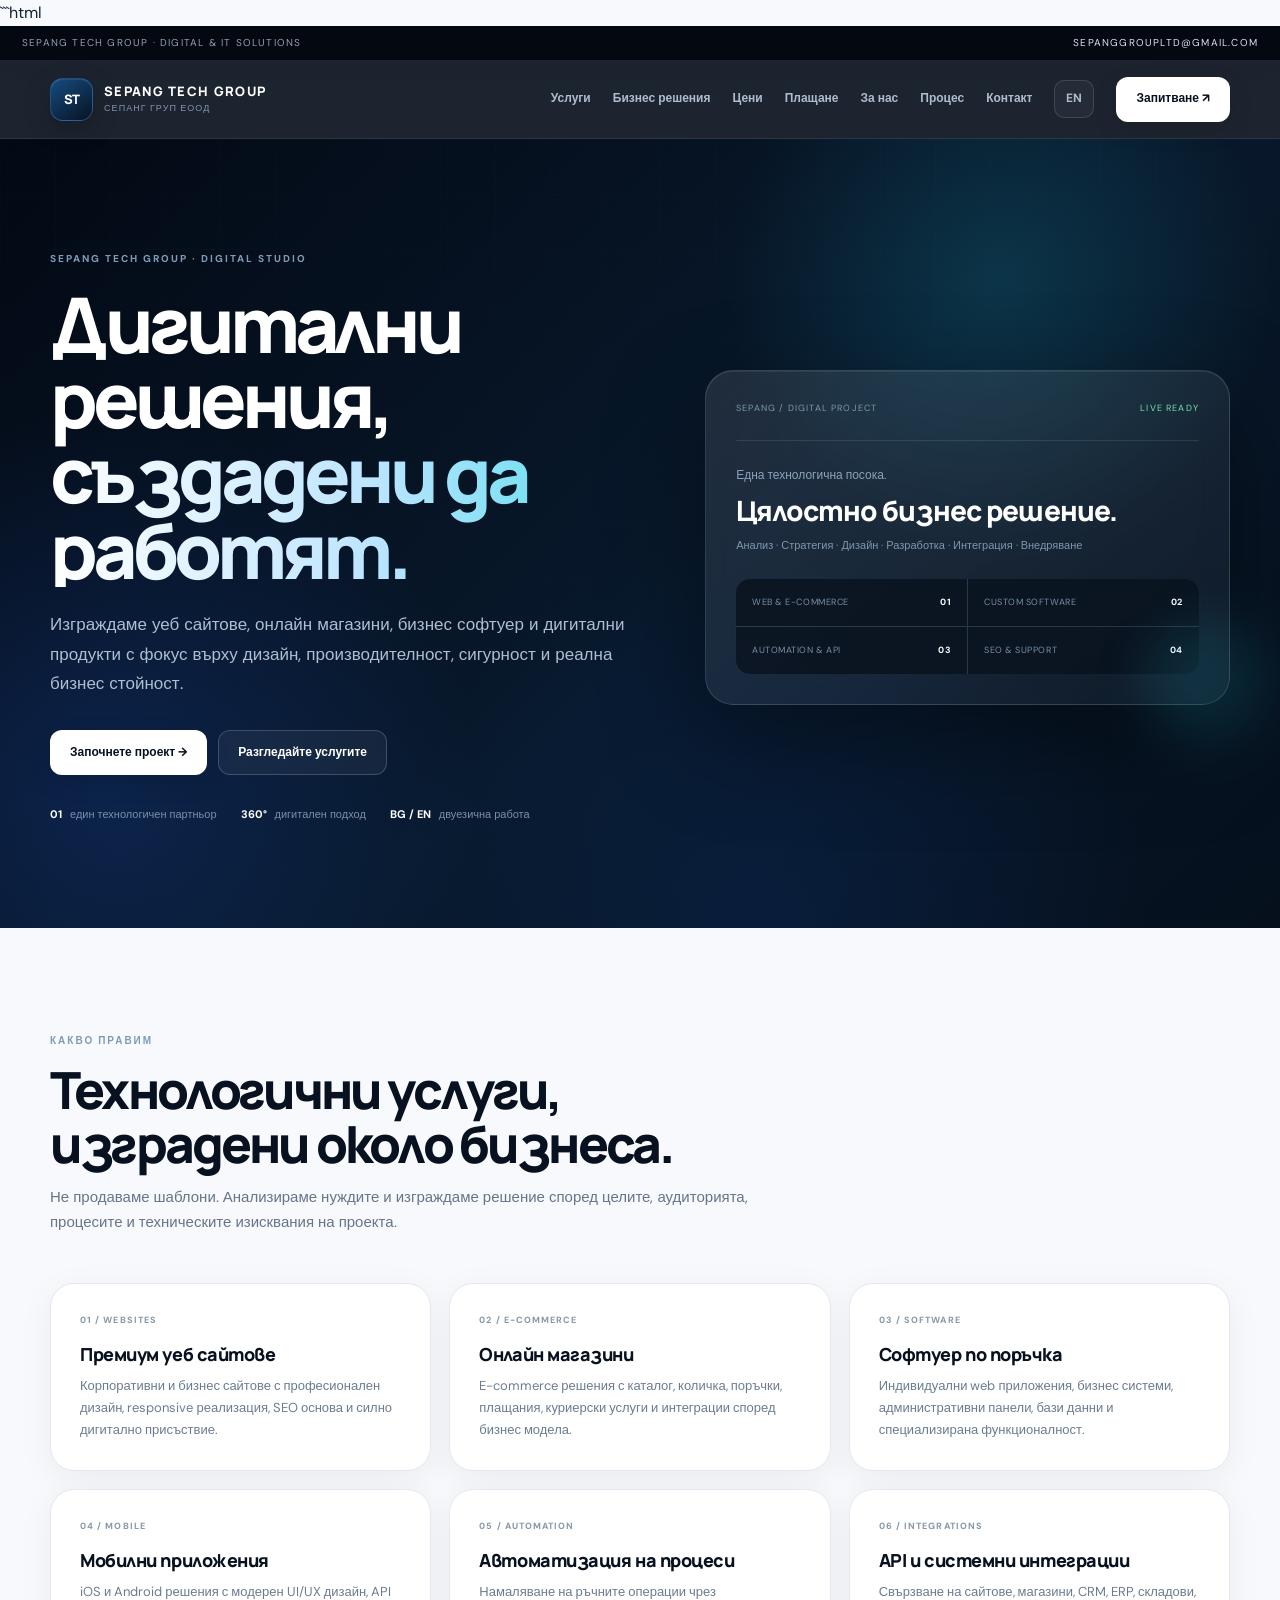
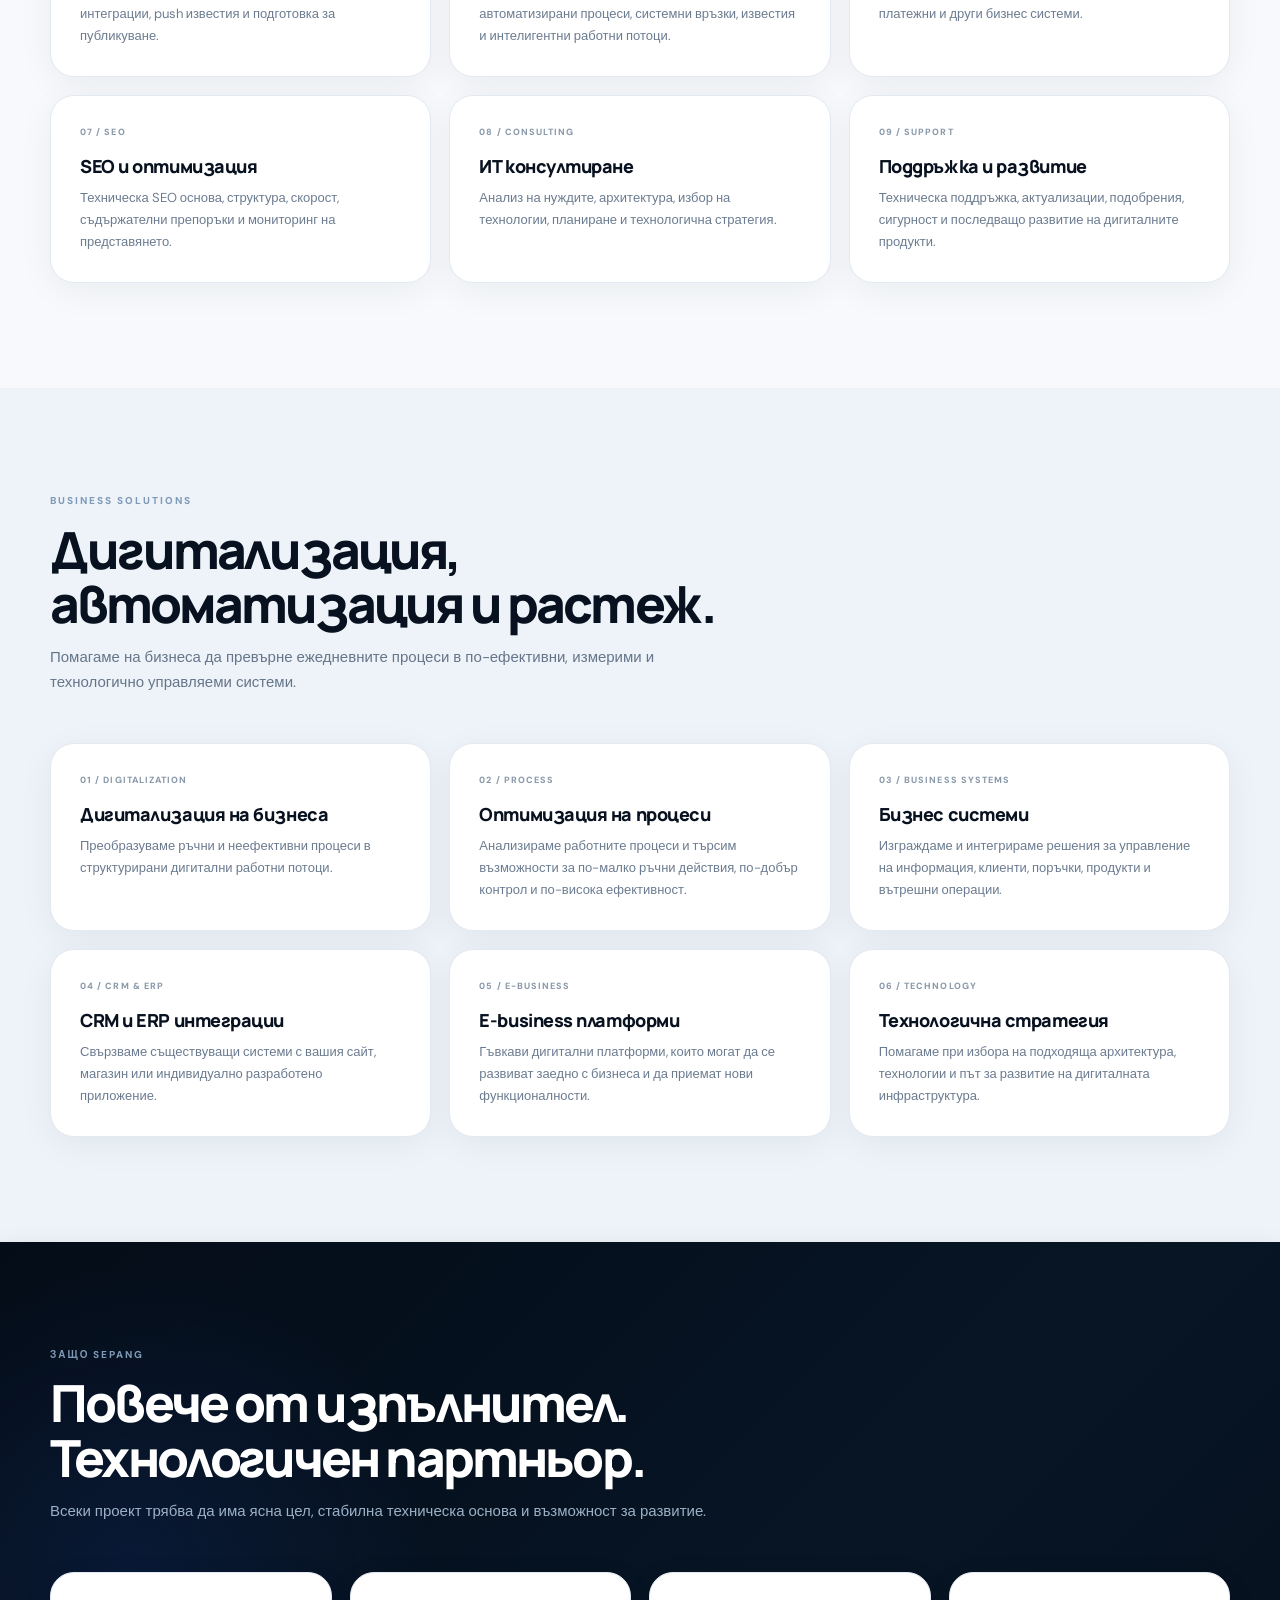
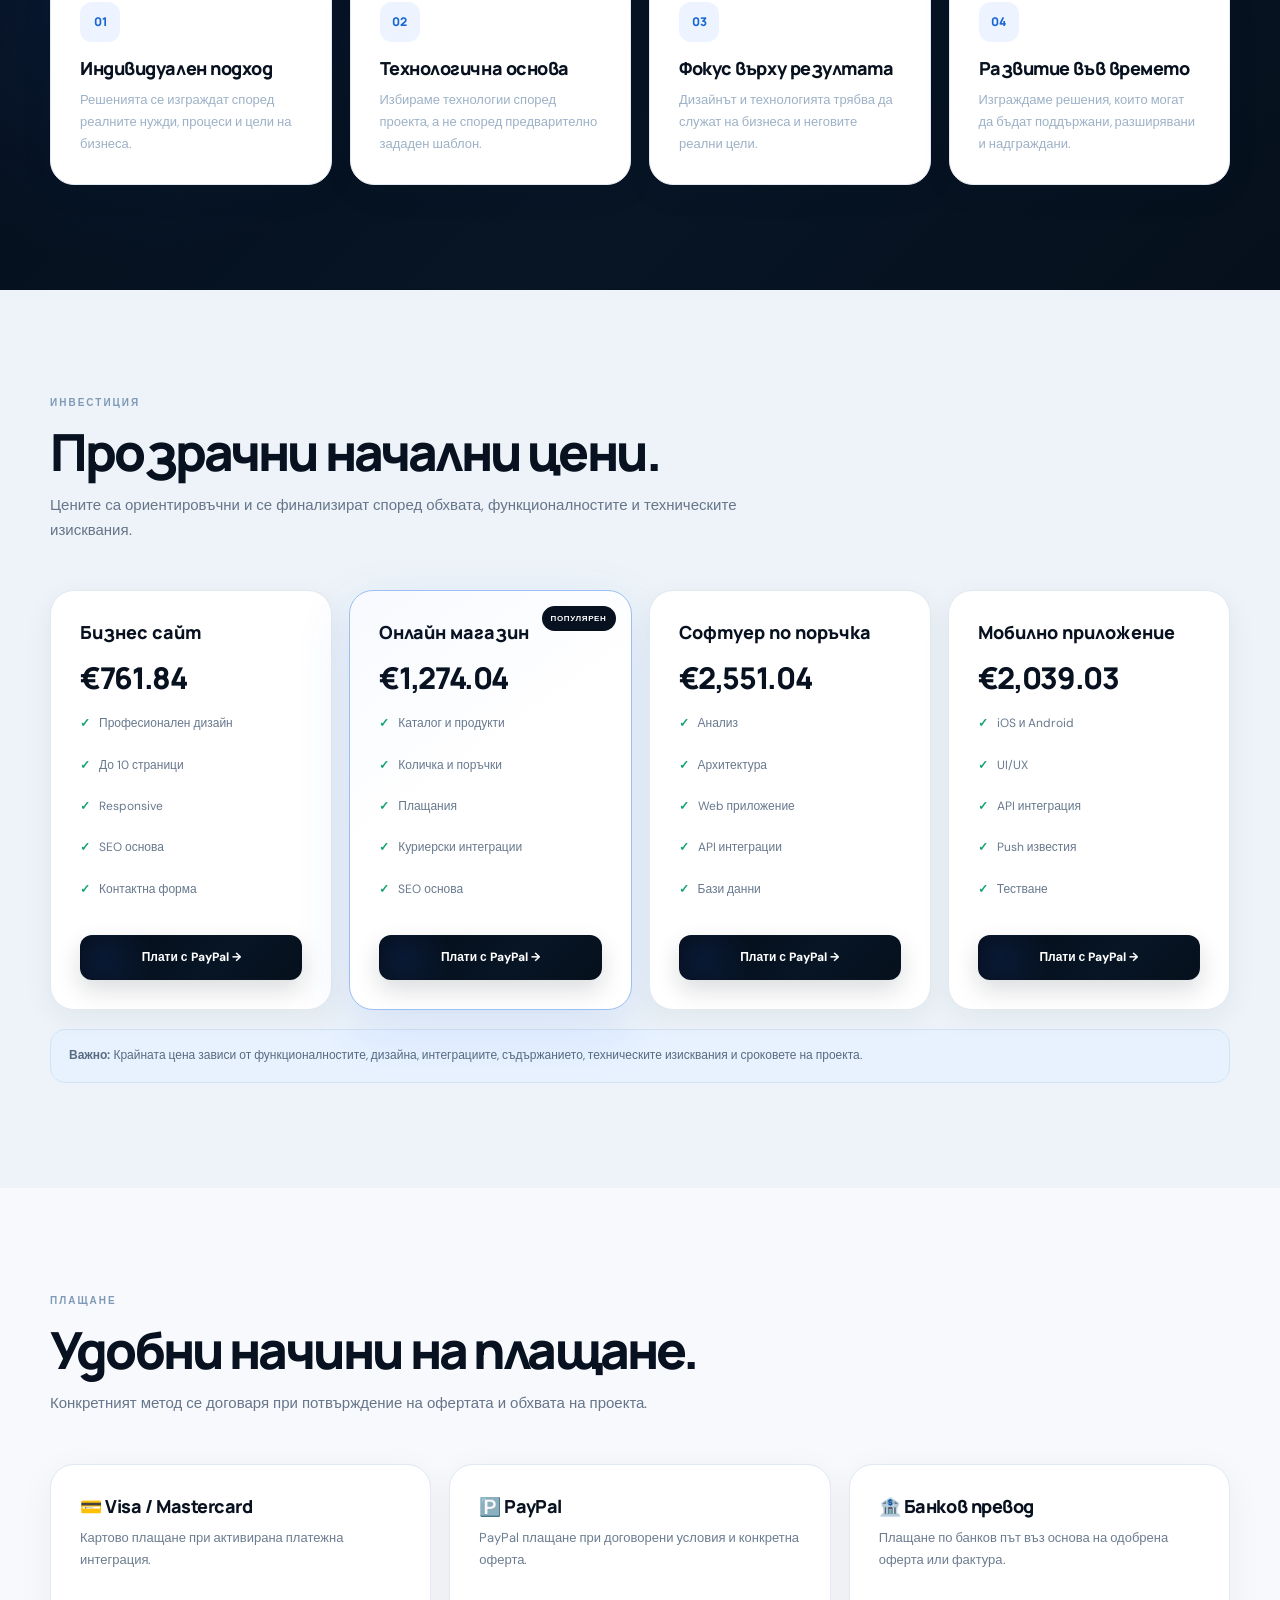
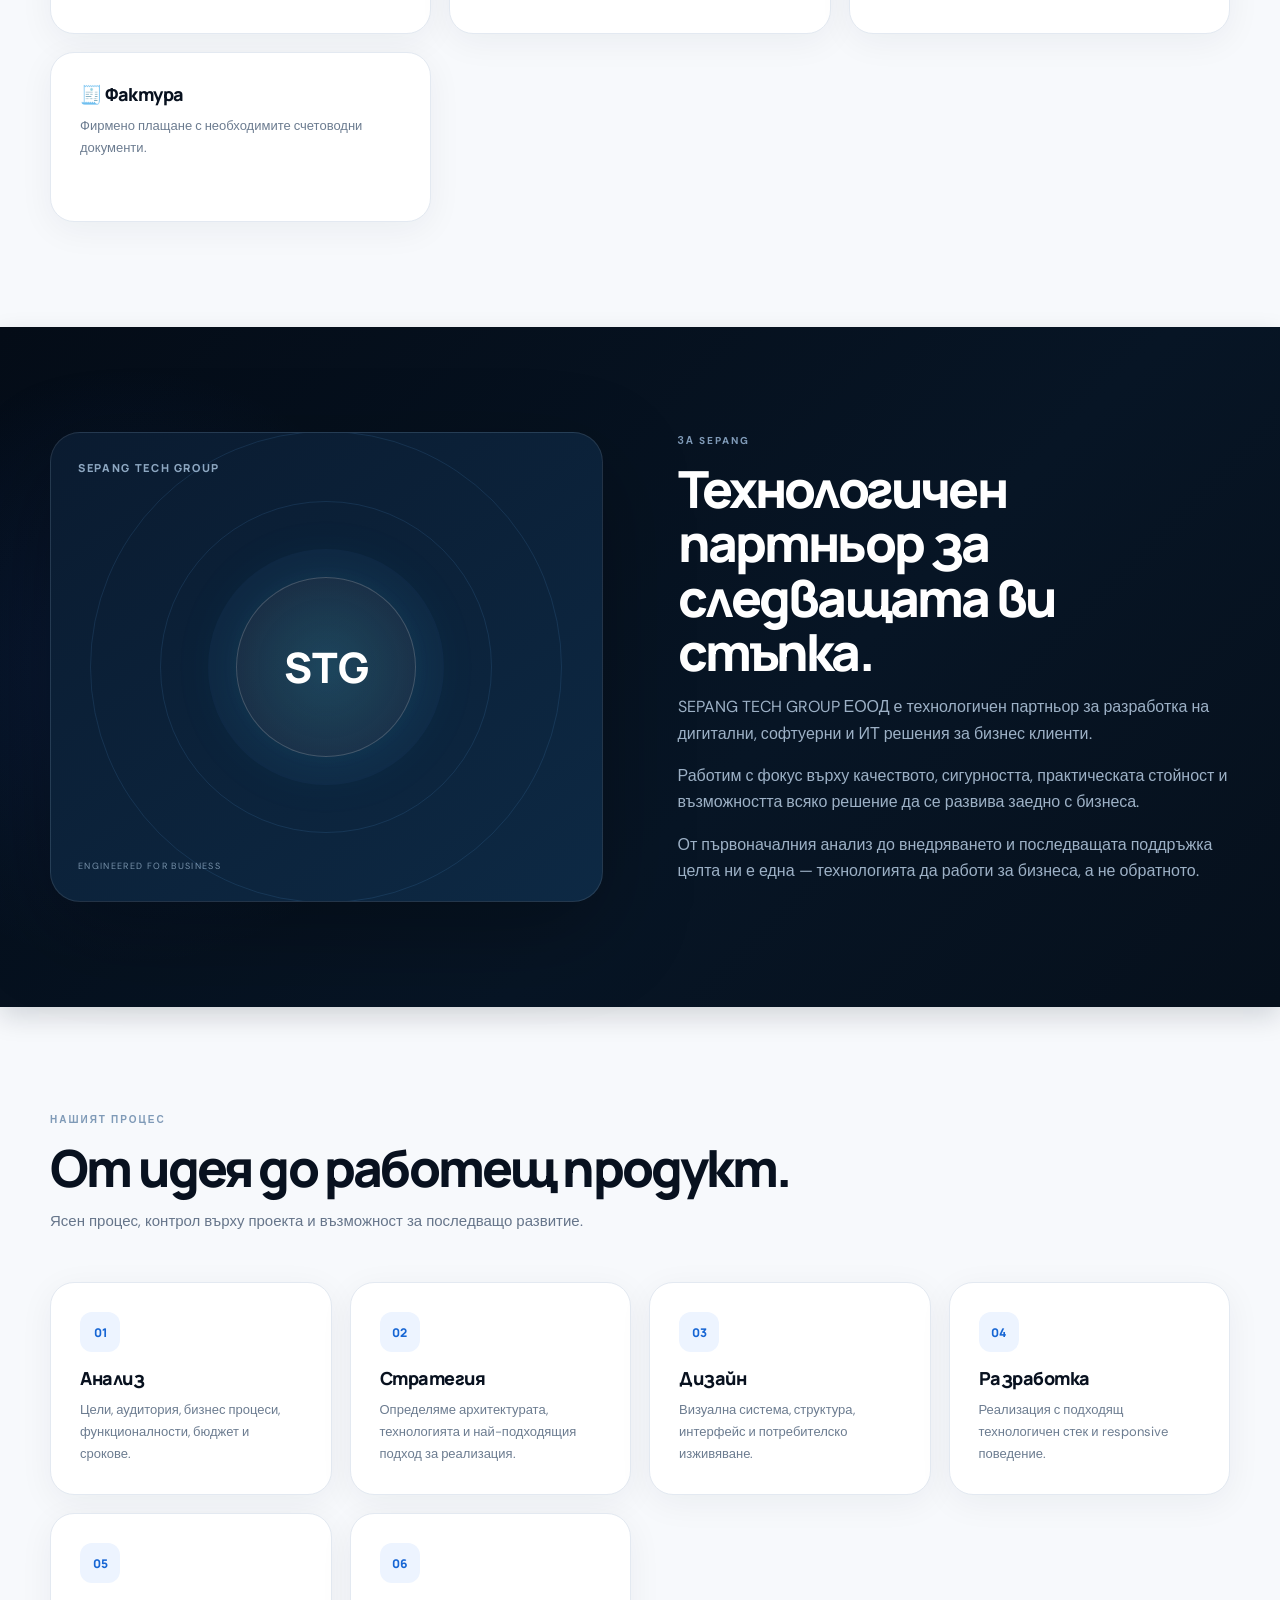
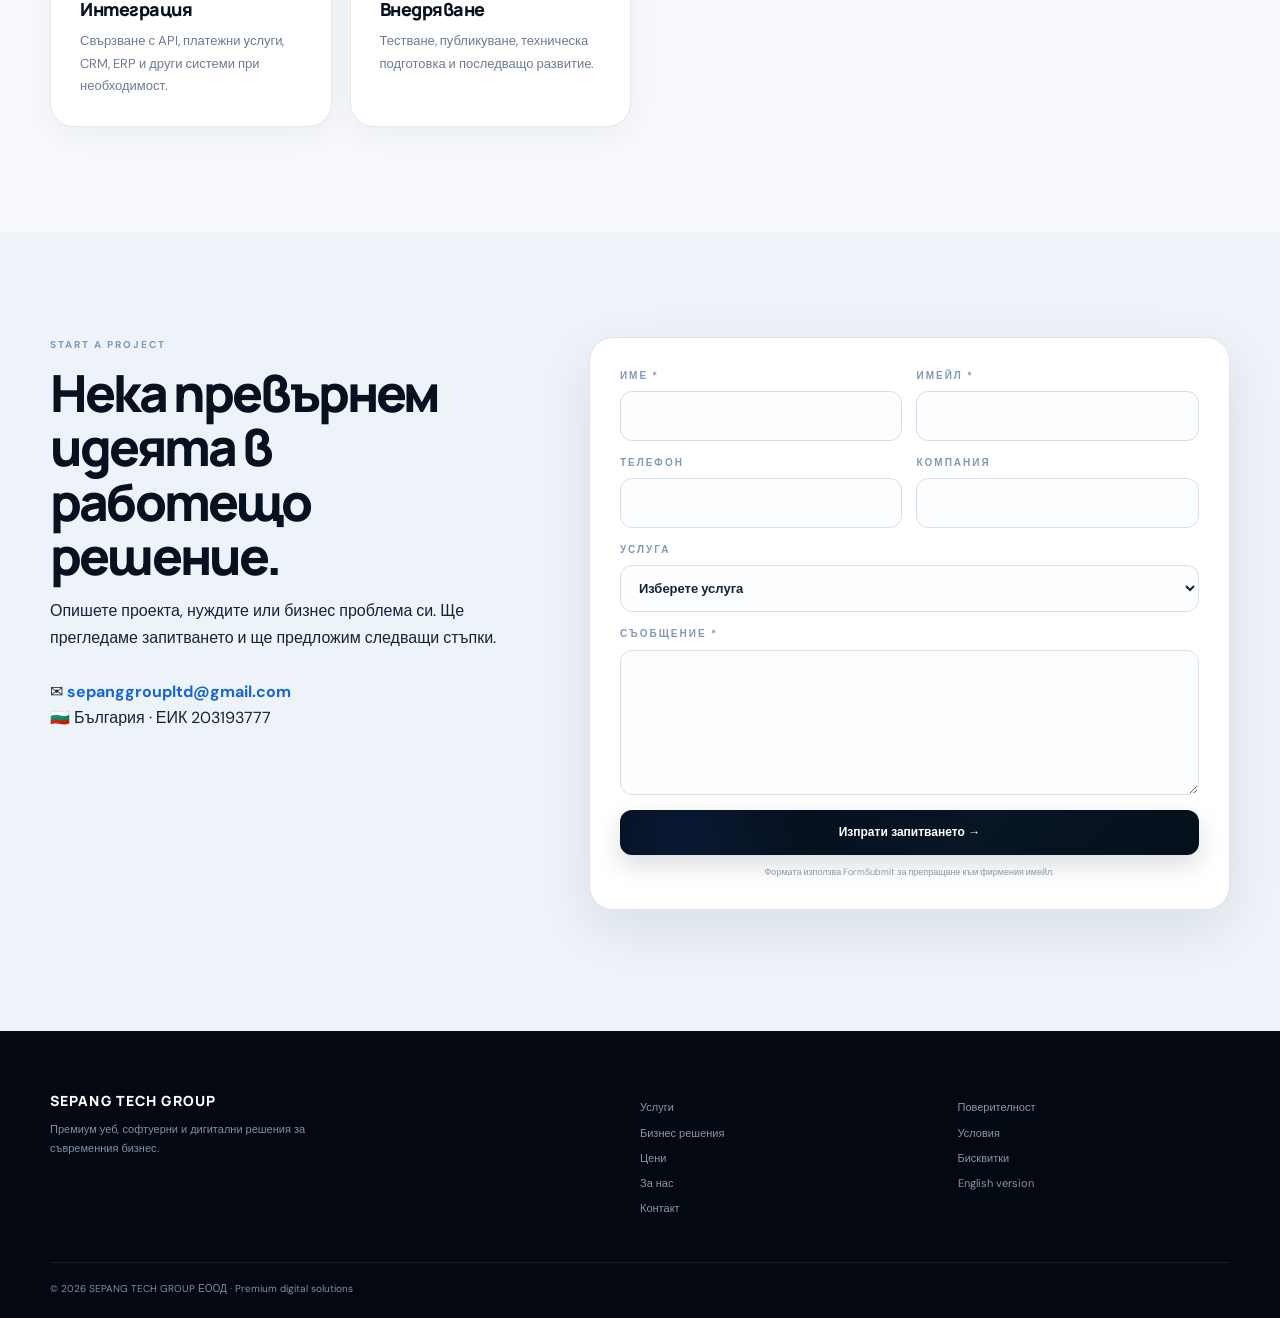
==== commit 1cd0b064: "Upgrade Bulgarian homepage" ====
--- a/index.html
+++ b/index.html
@@ -1000,4 +1000,3 @@
 
 </body>
 </html>
-```
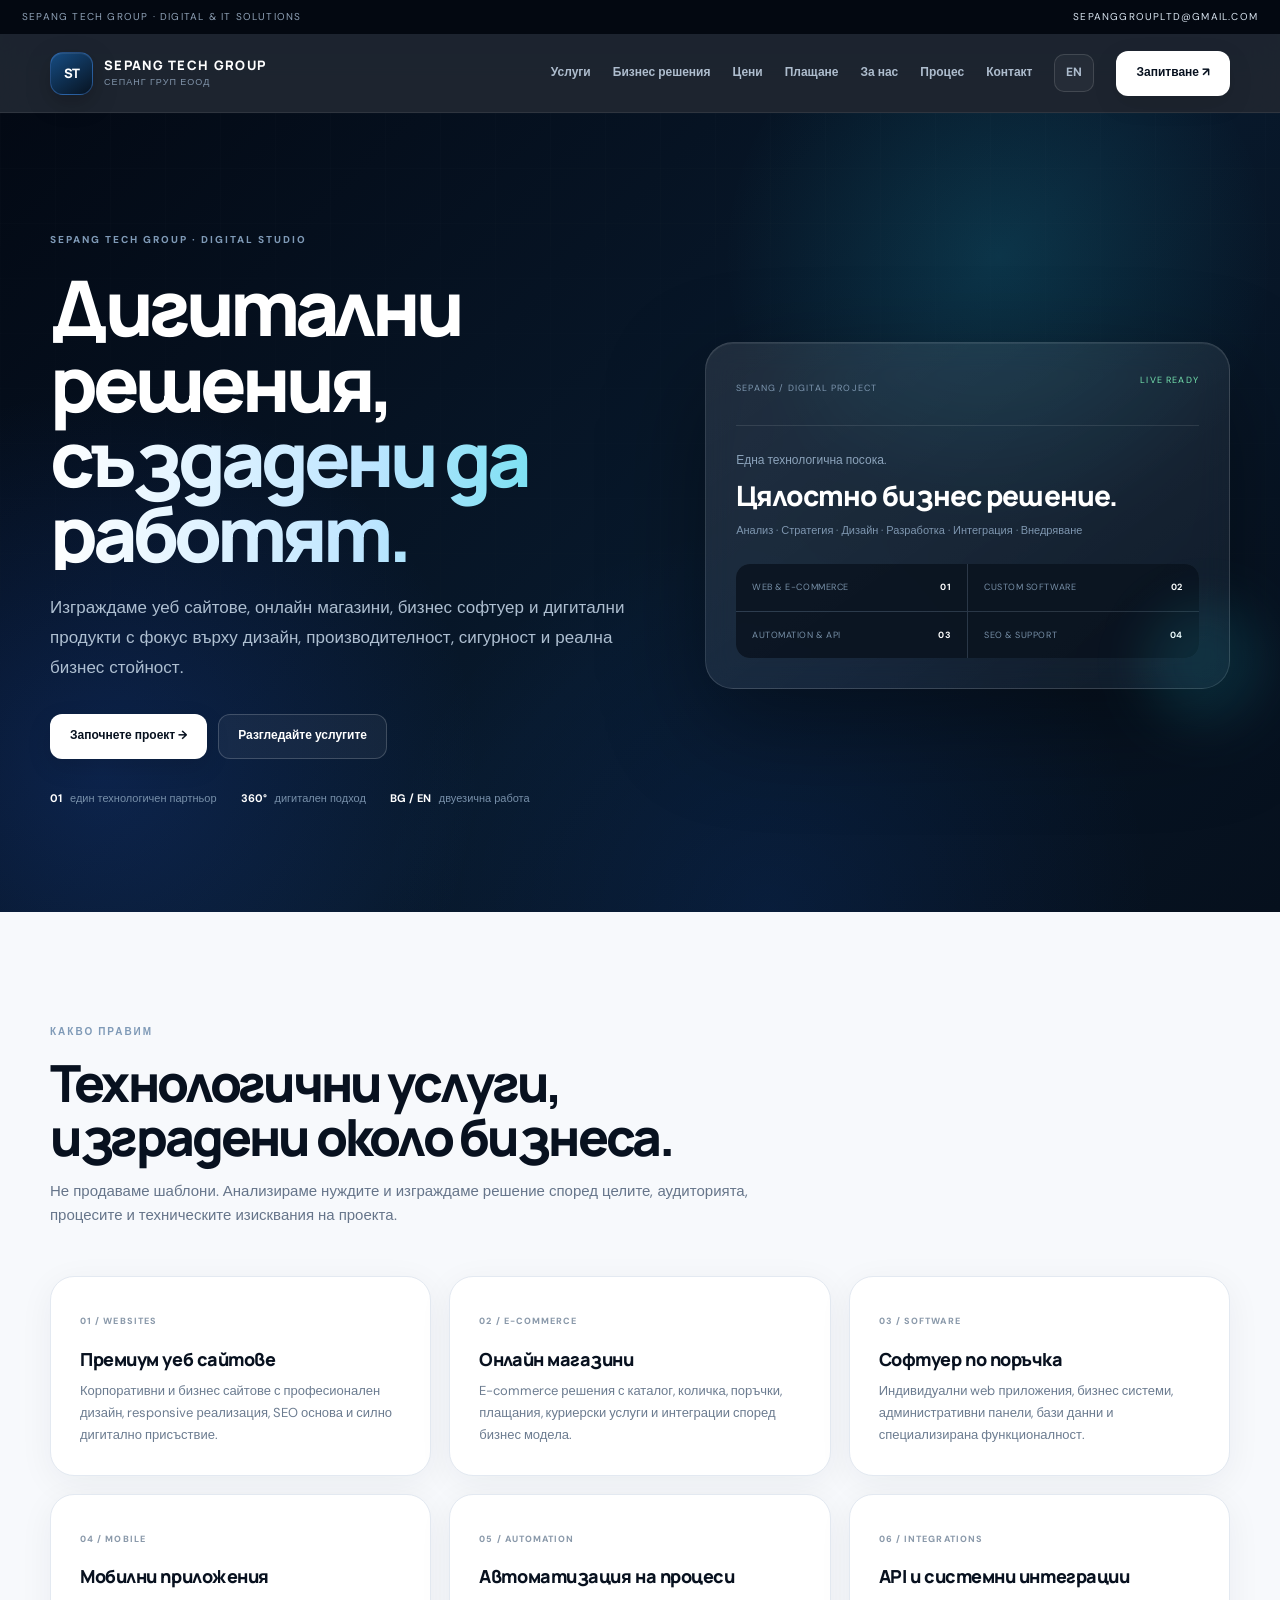
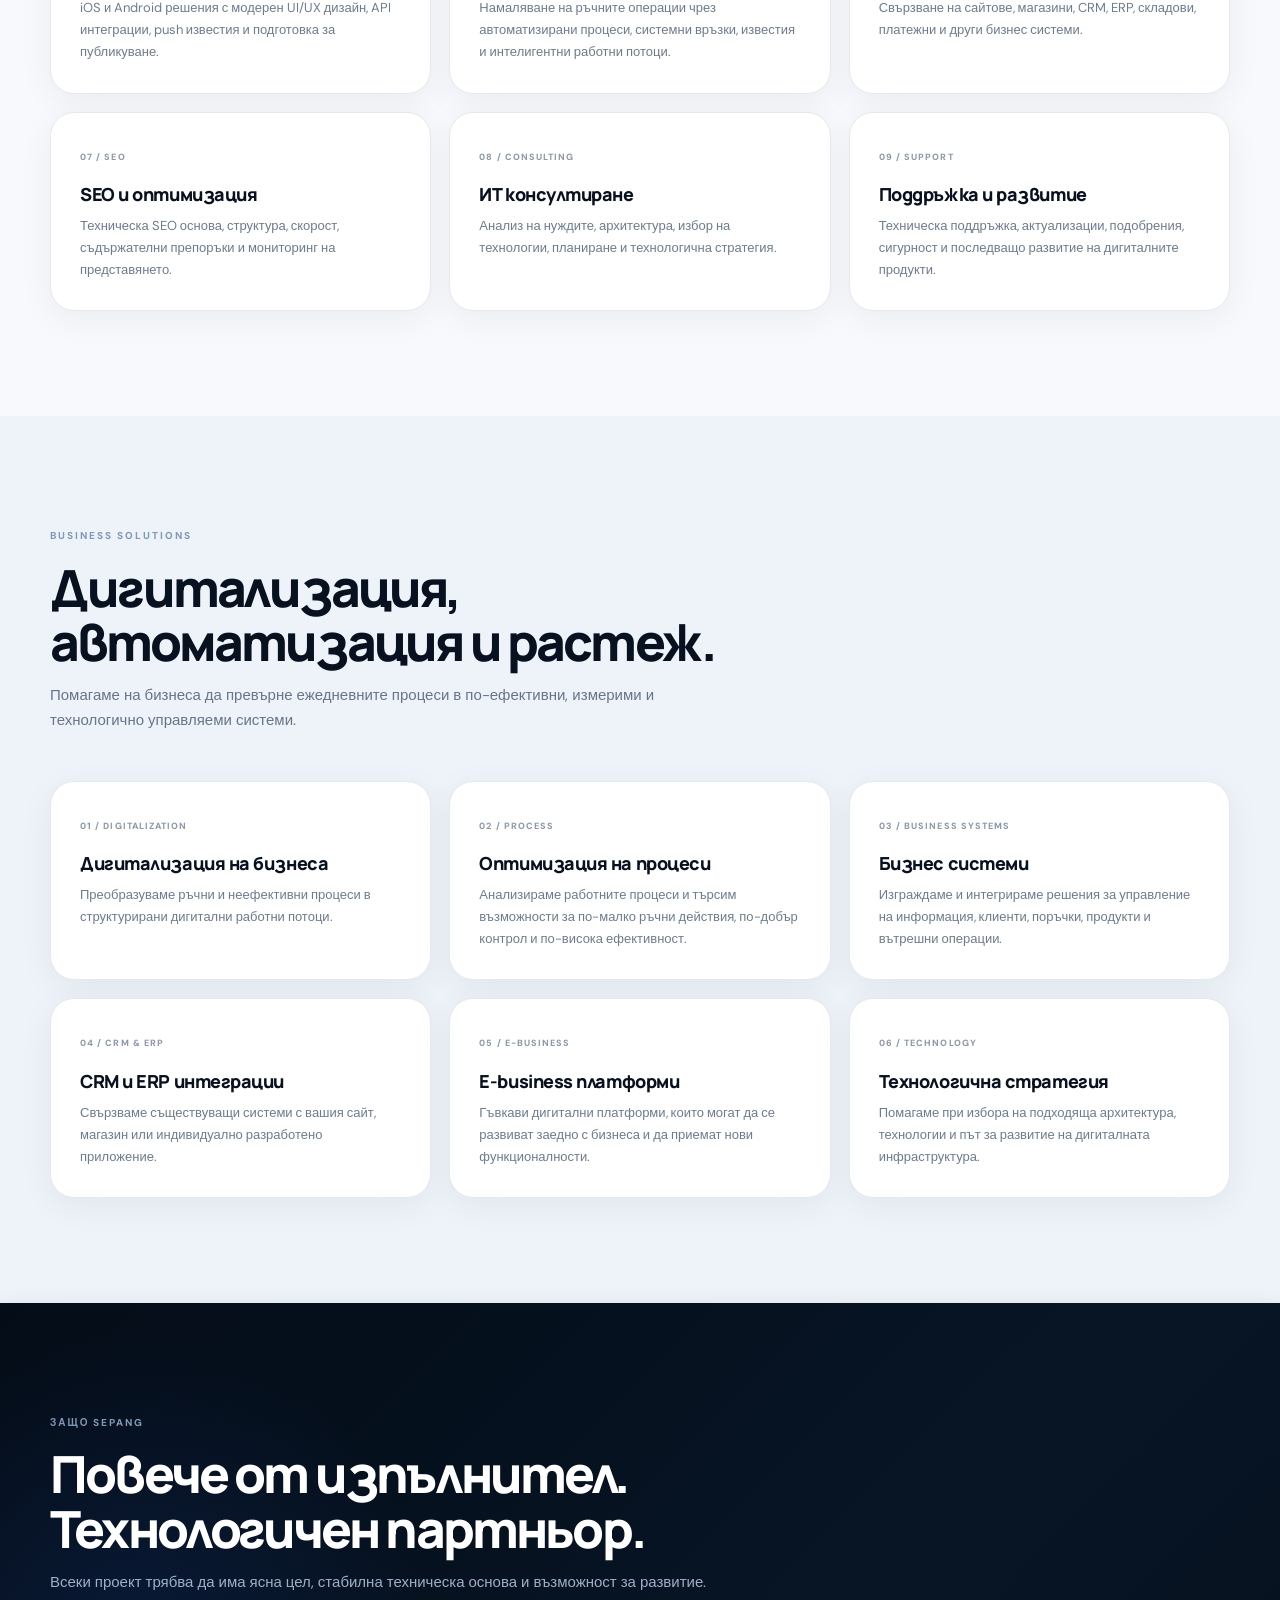
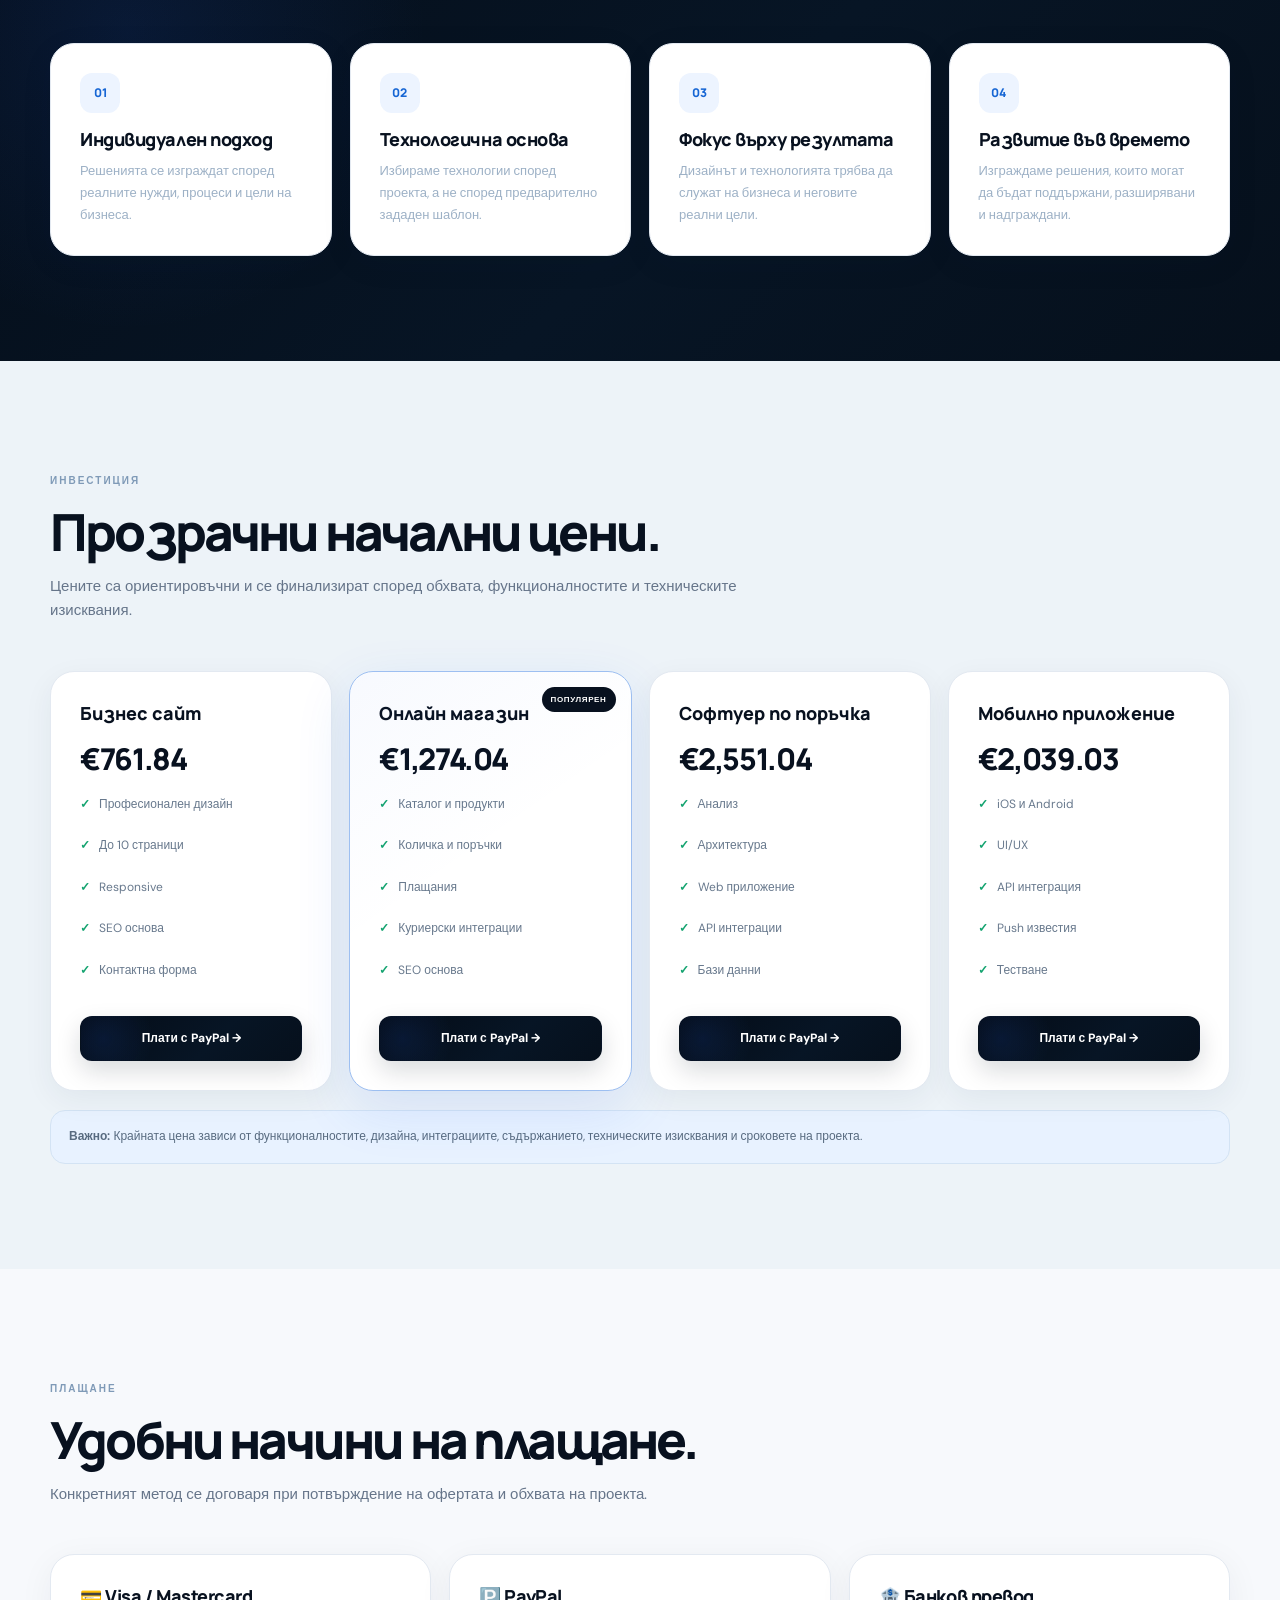
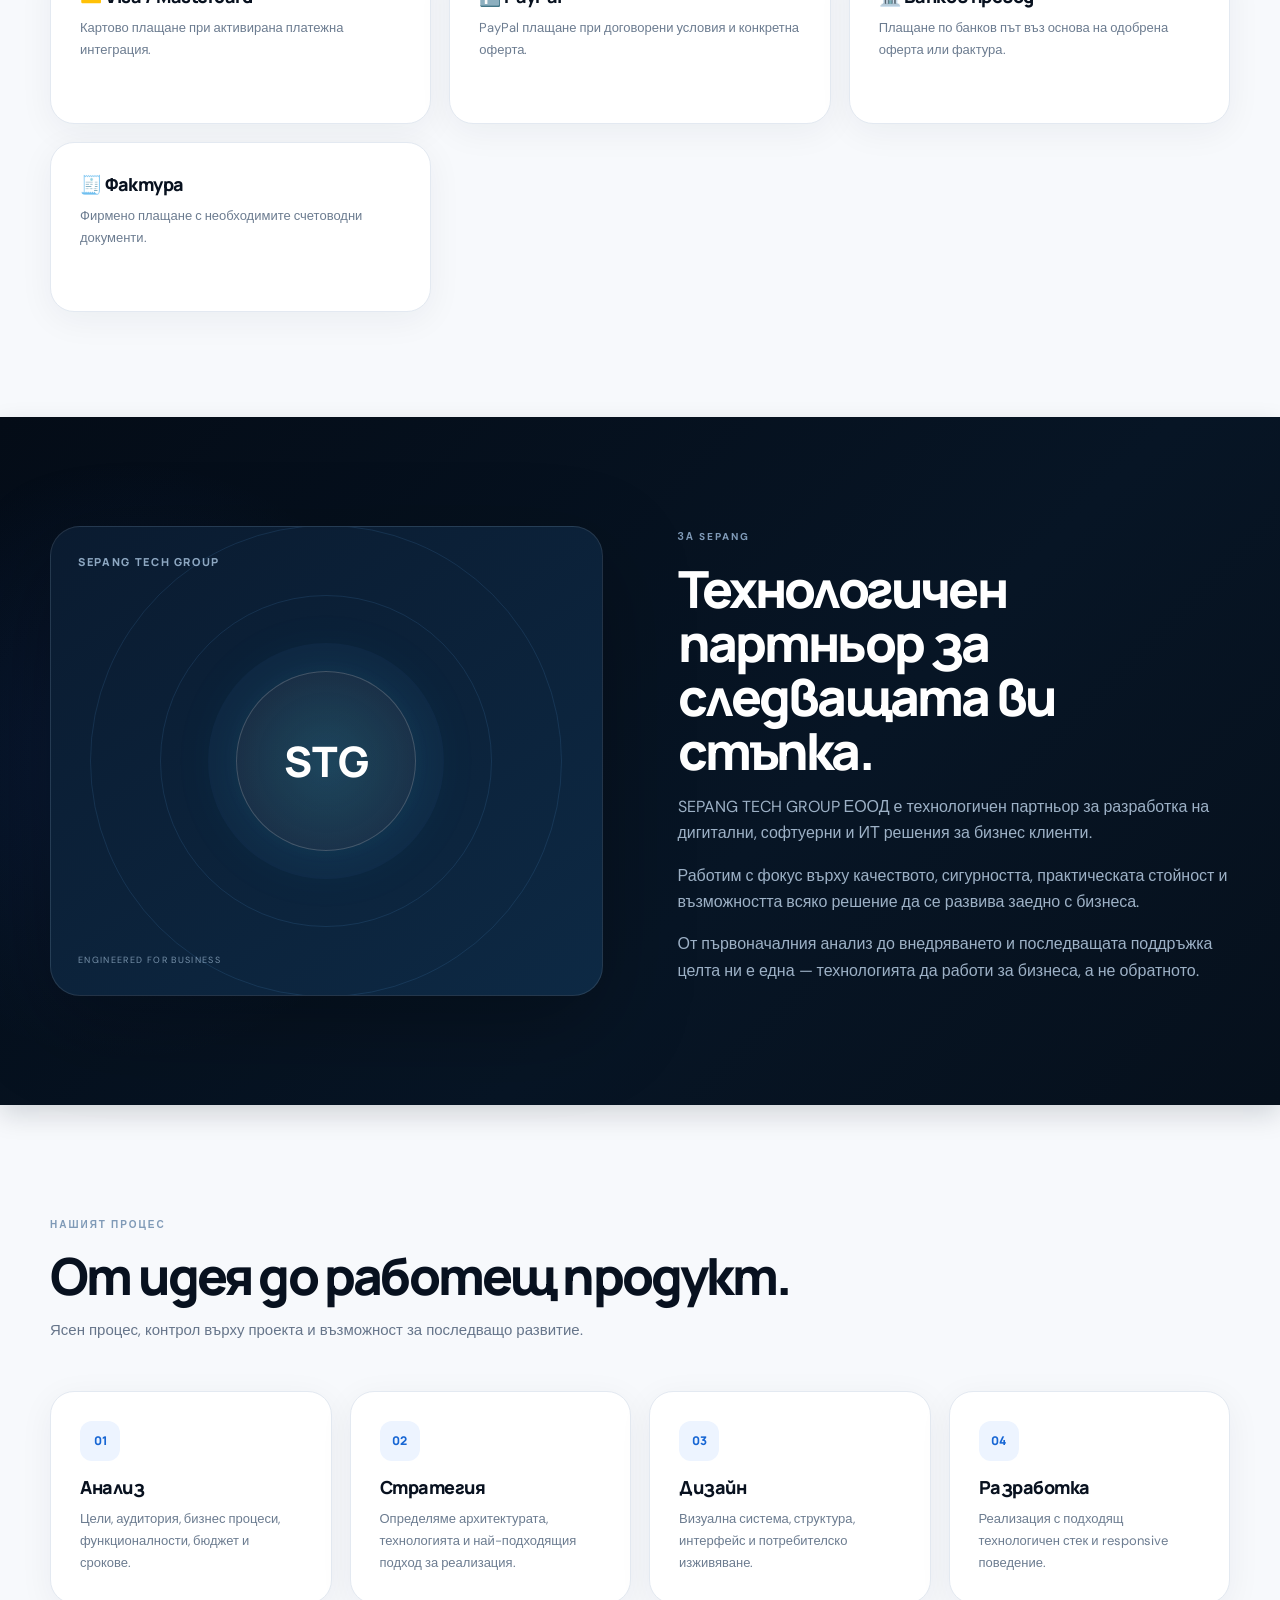
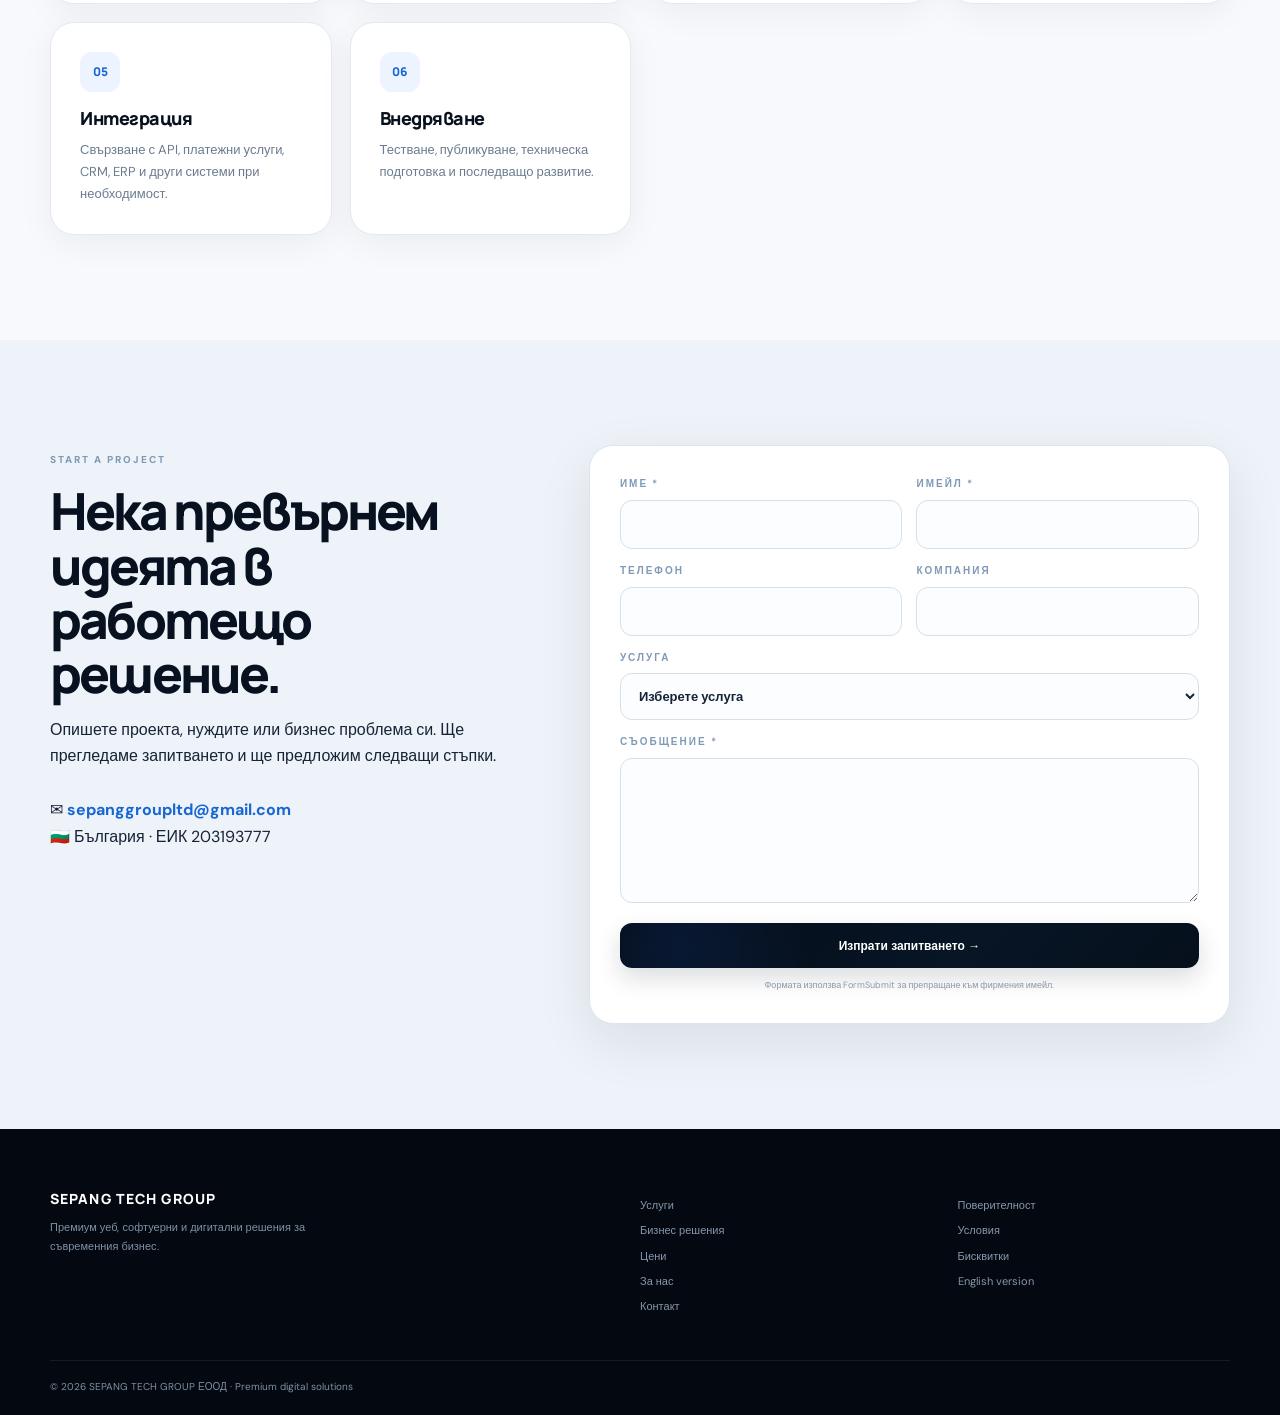
==== commit 724ac02b: "Upgrade Bulgarian homepage" ====
--- a/index.html
+++ b/index.html
@@ -1,4 +1,3 @@
-```html
 <!doctype html>
 <html lang="bg">
 <head>
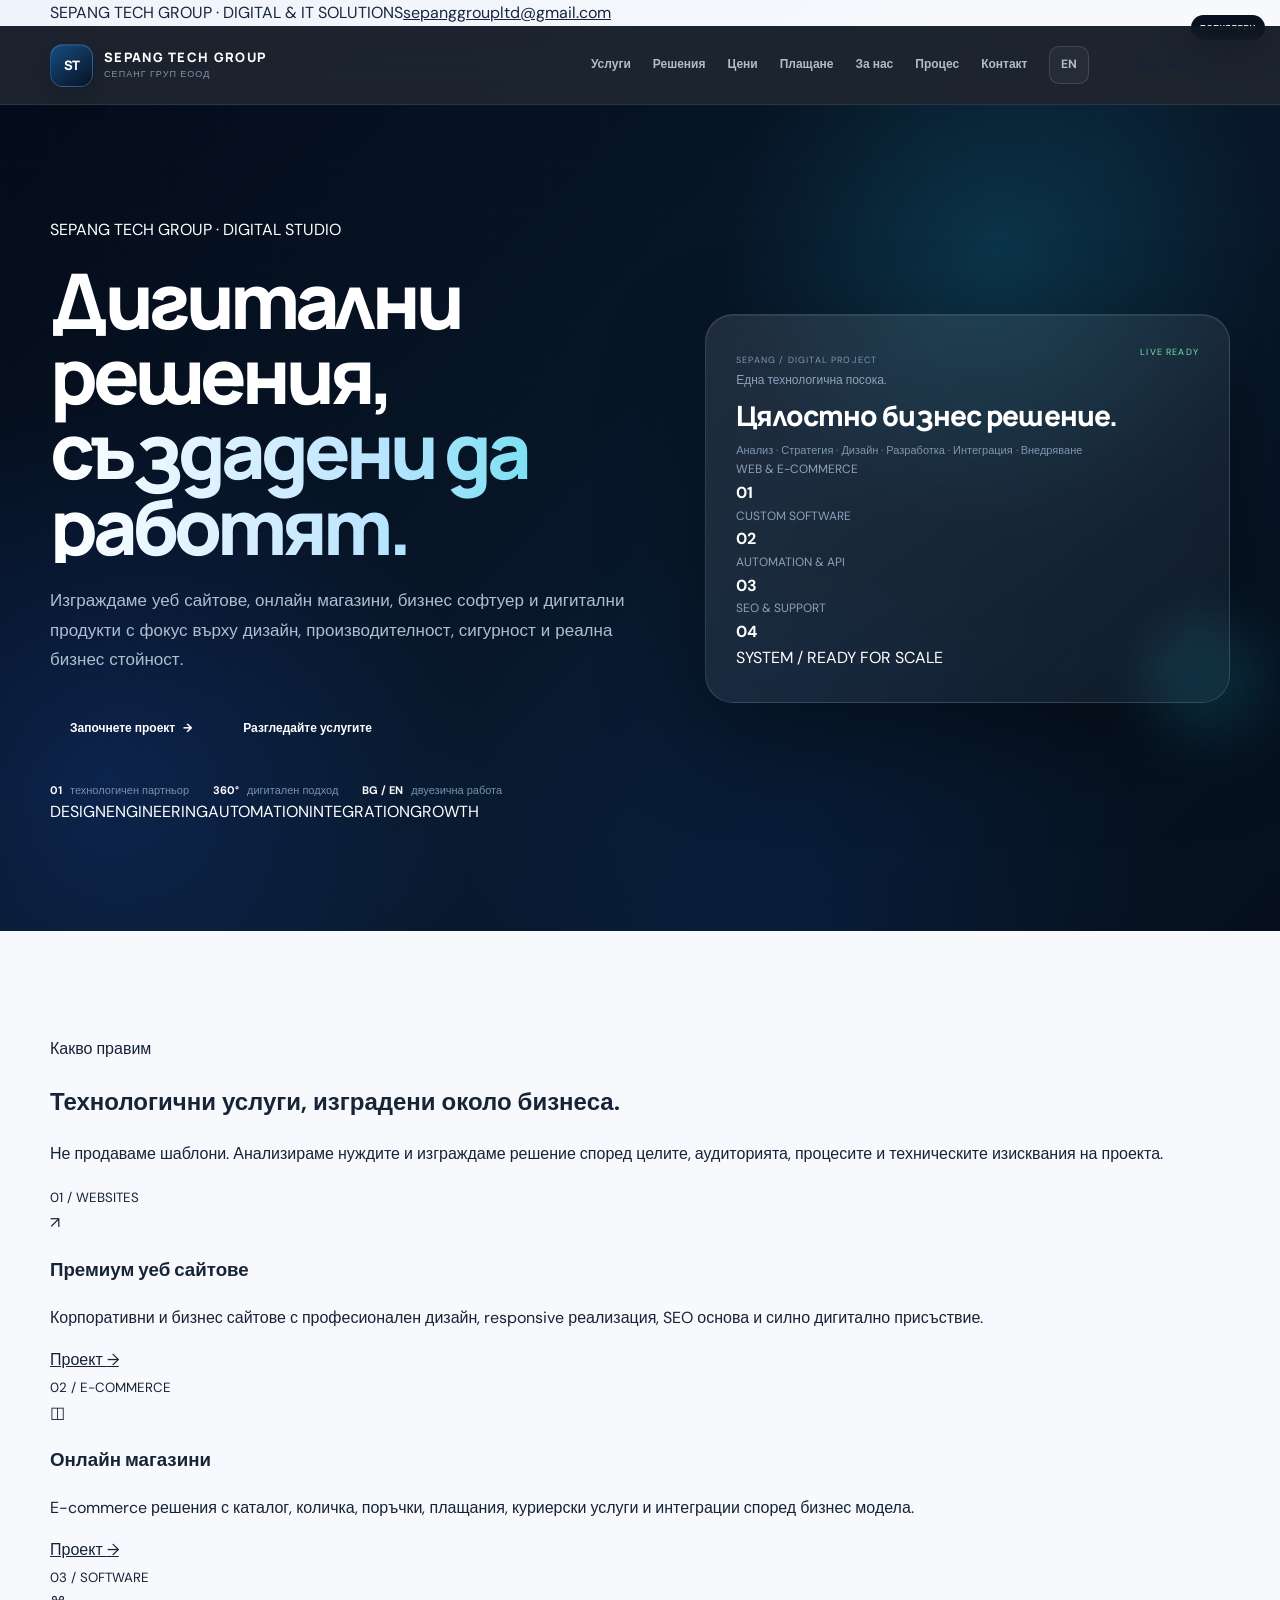
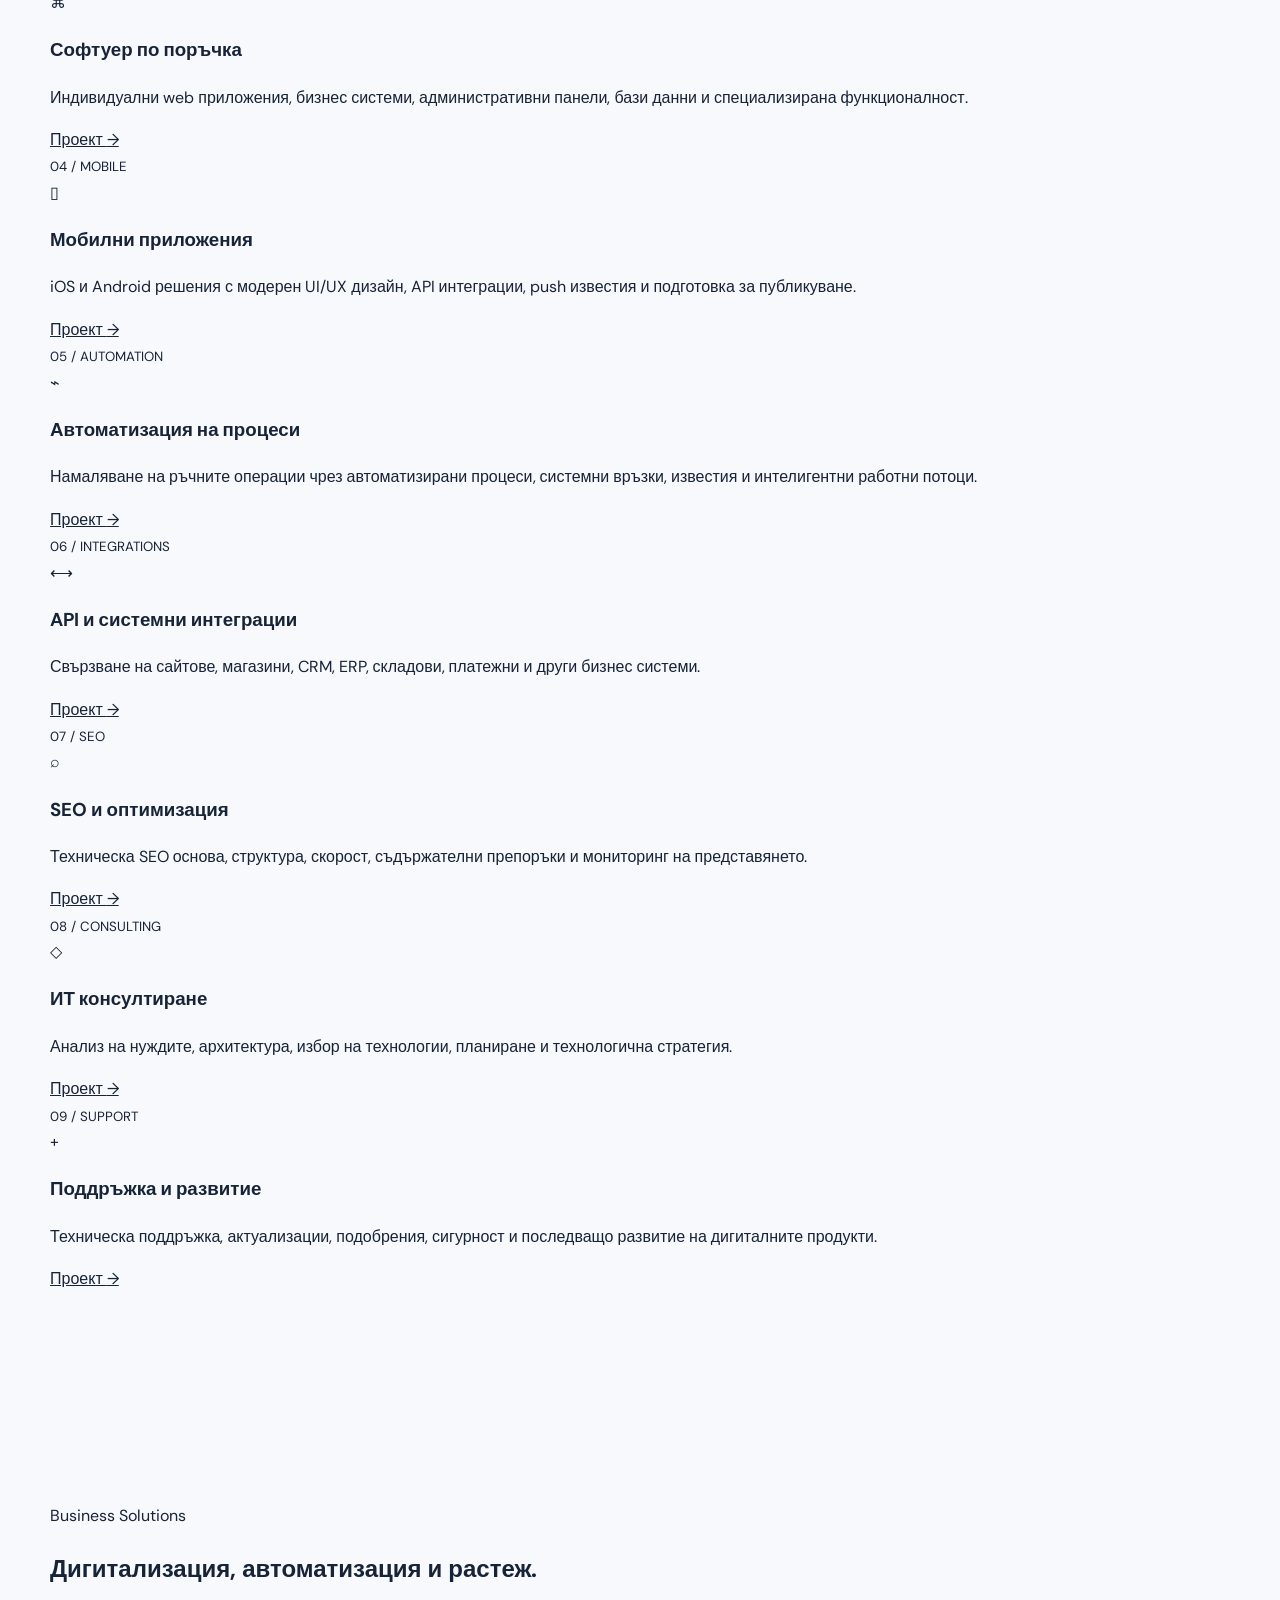
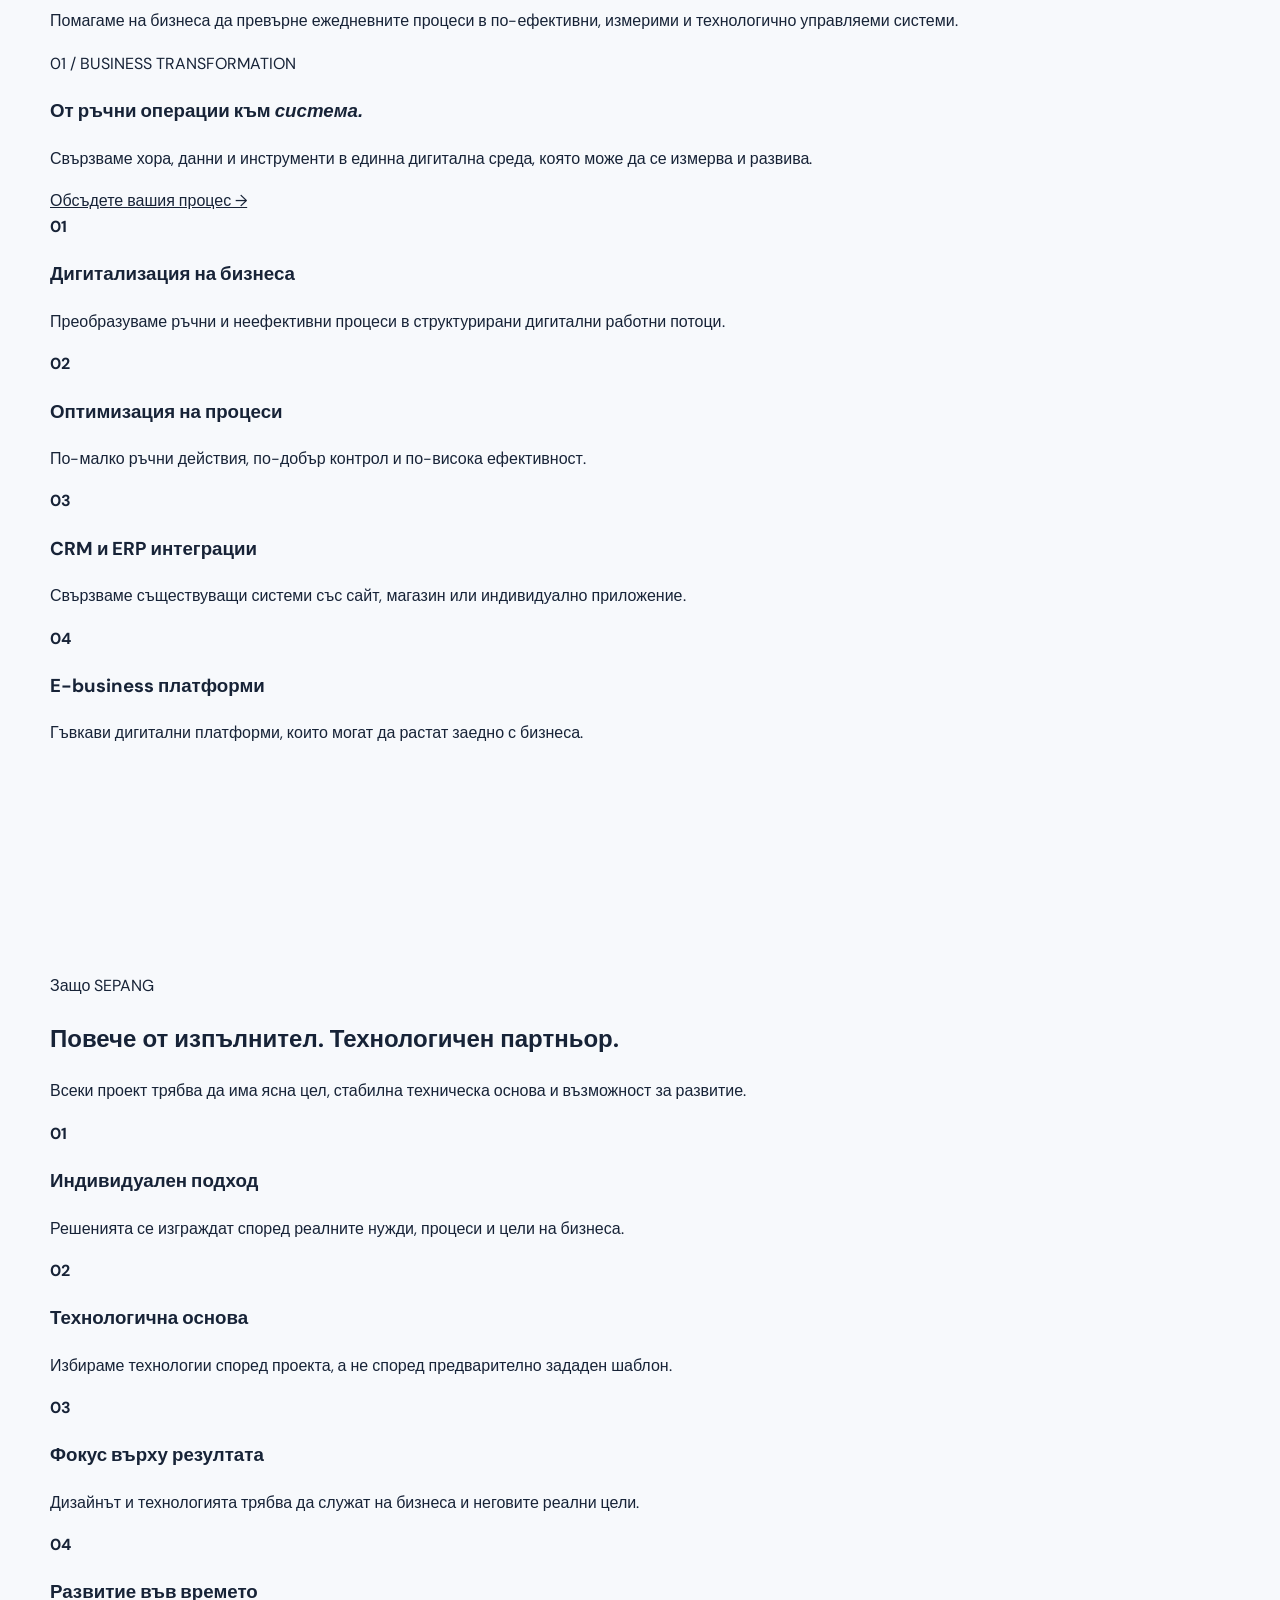
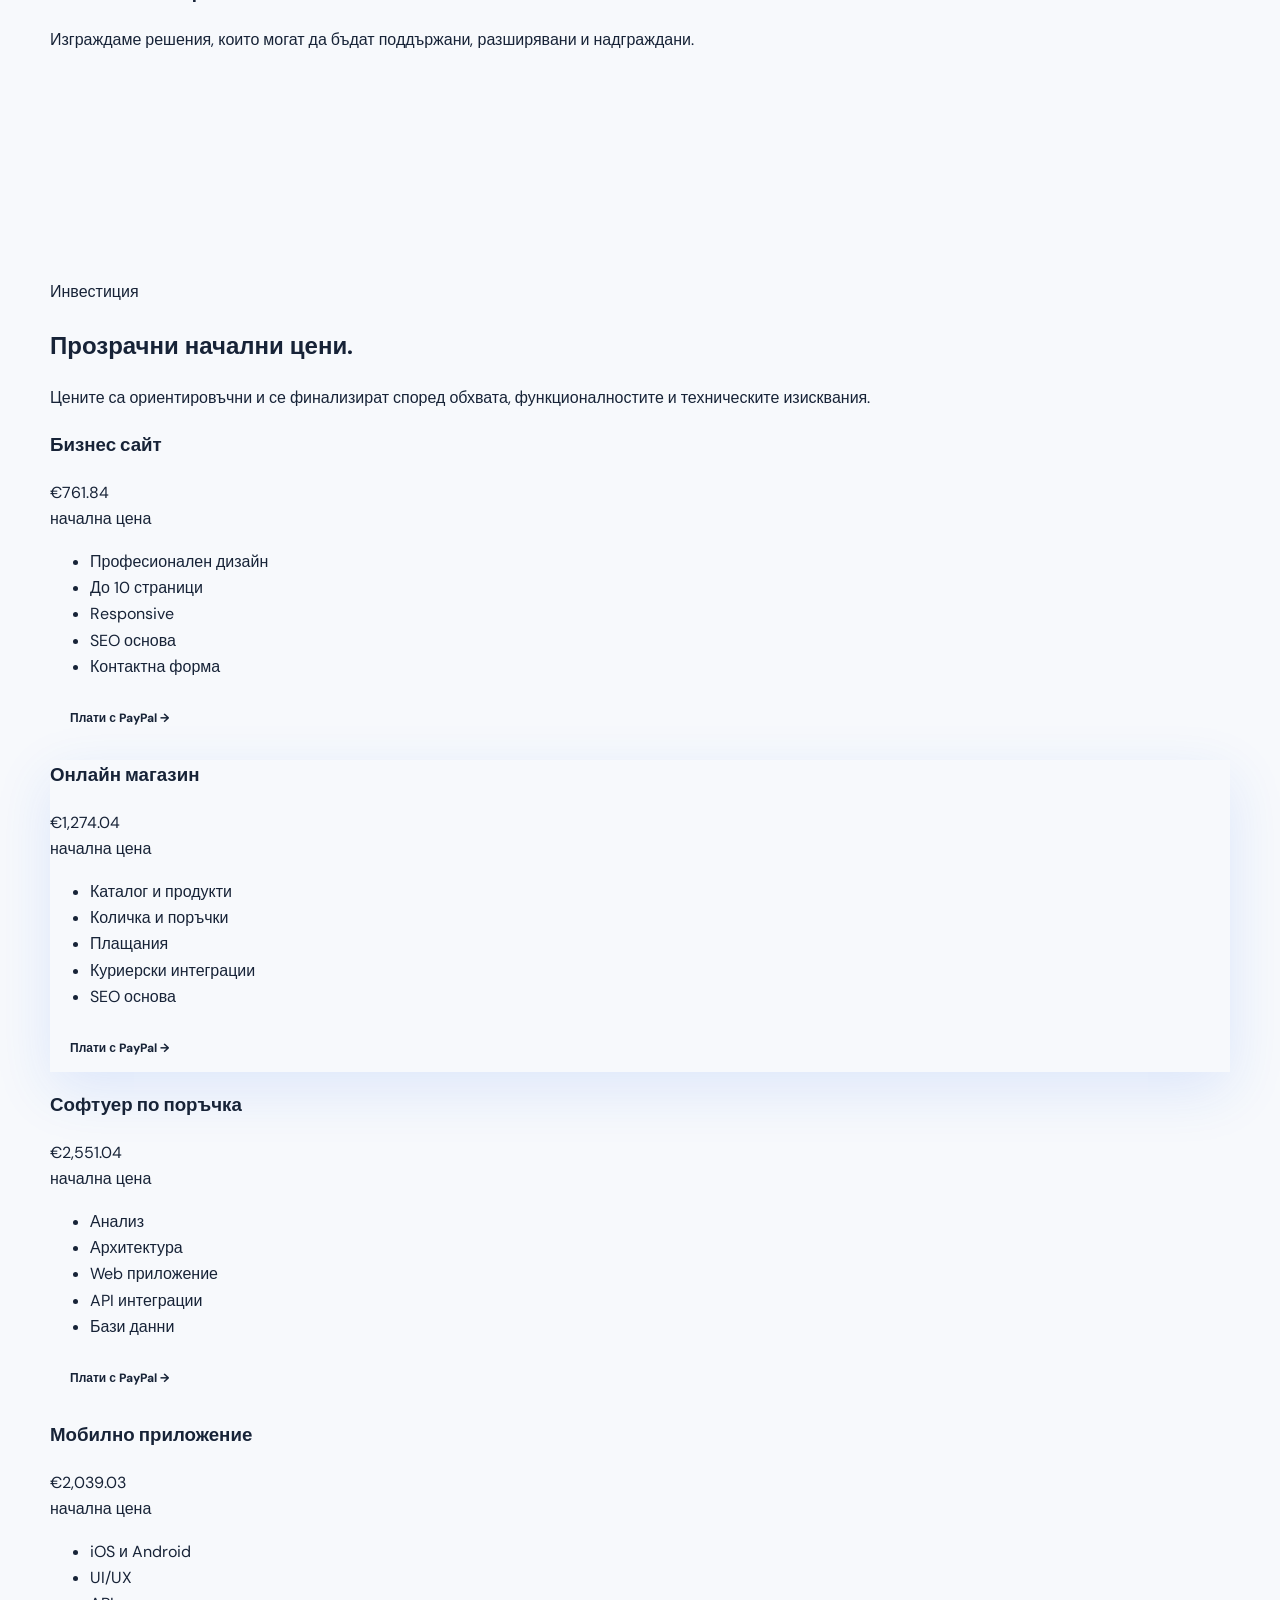
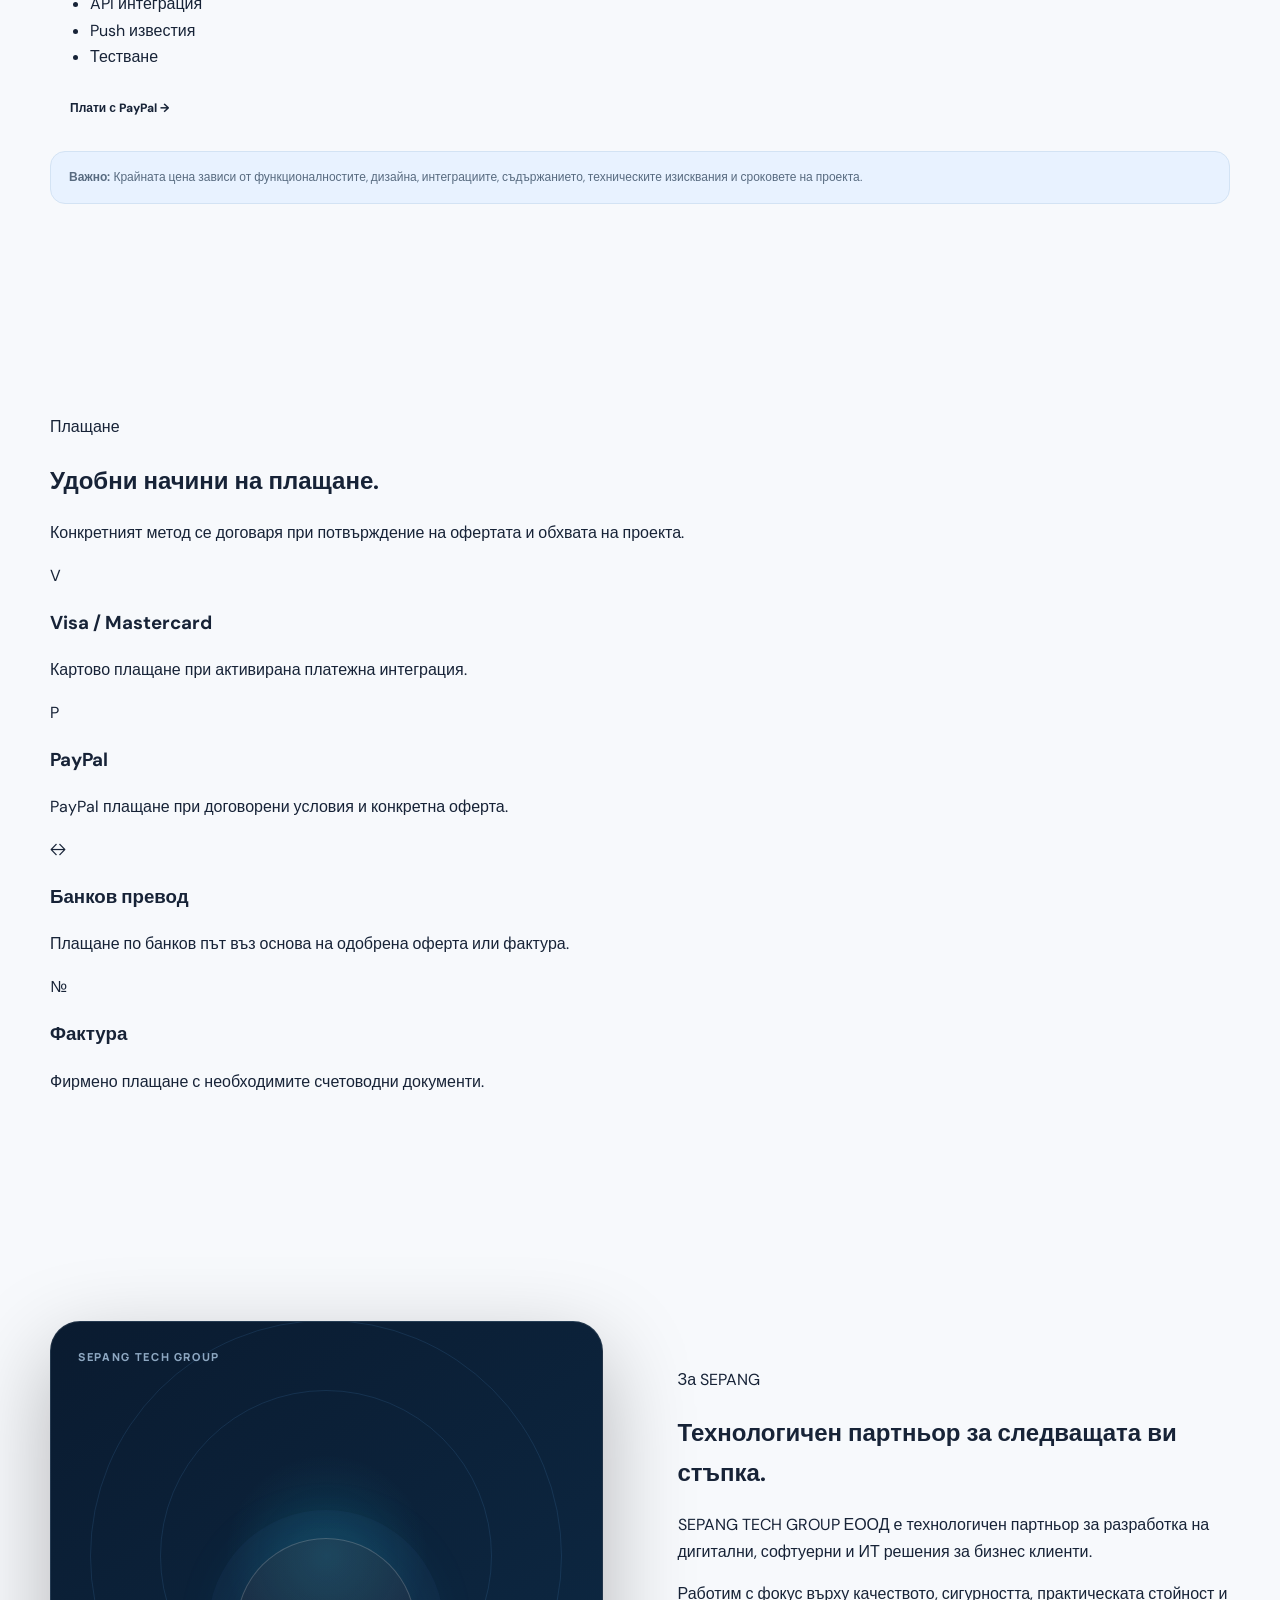
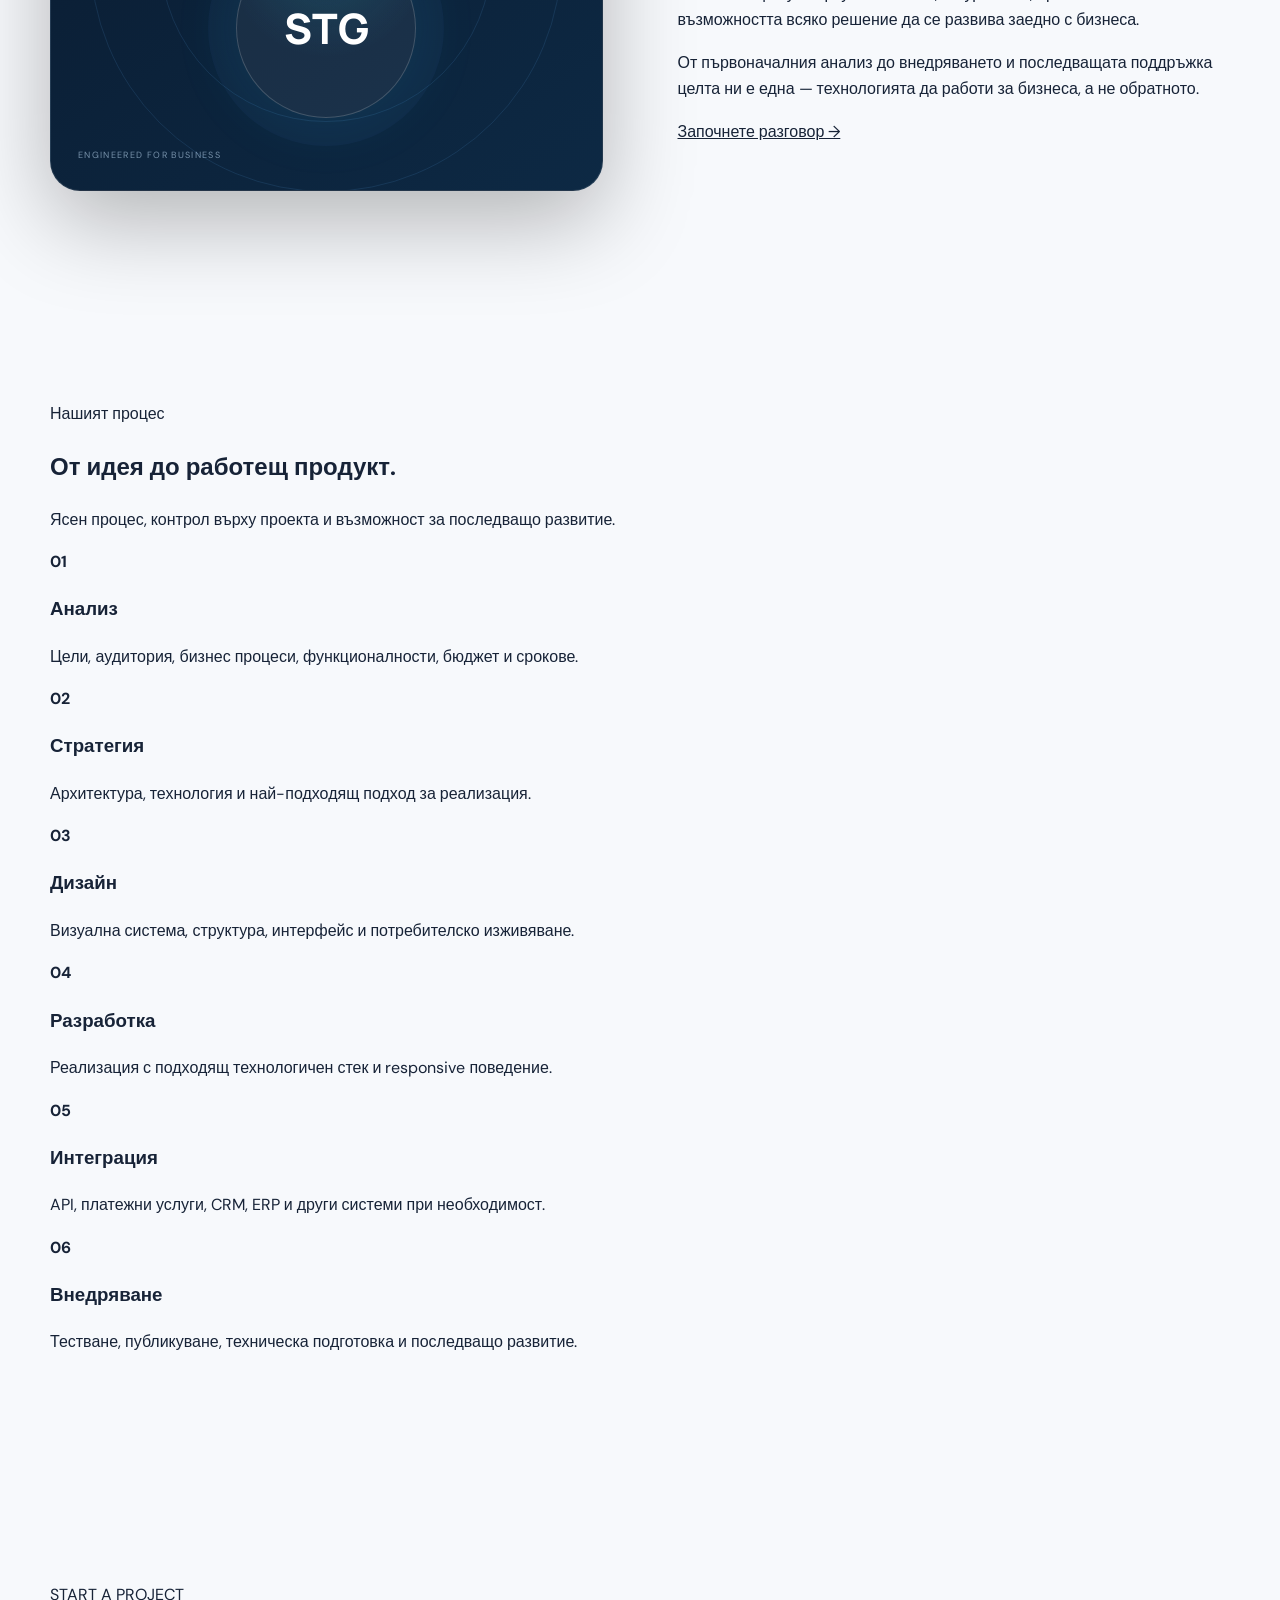
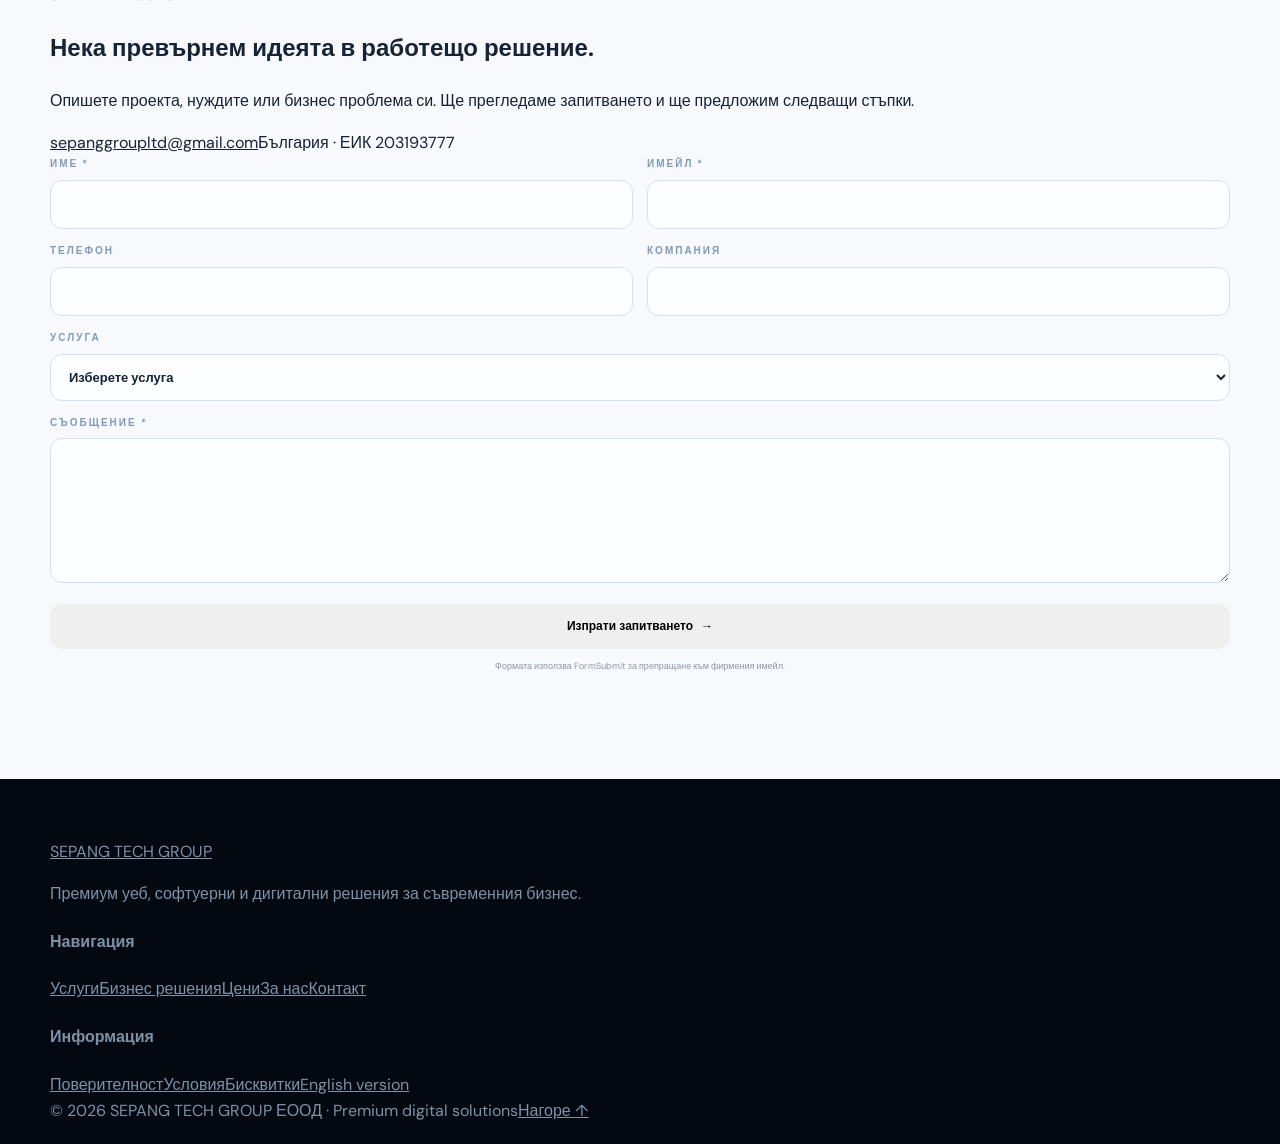
==== commit 5ddefbb0: "feat: complete Bulgarian premium homepage" ====
--- a/index.html
+++ b/index.html
@@ -3,999 +3,36 @@
 <head>
 <meta charset="utf-8">
 <meta name="viewport" content="width=device-width,initial-scale=1">
-
 <title>SEPANG TECH GROUP | Уеб, софтуер и дигитални бизнес решения</title>
-
-<meta name="description" content="SEPANG TECH GROUP — професионални уеб сайтове, онлайн магазини, софтуер по поръчка, бизнес дигитализация, автоматизация, API интеграции, мобилни приложения, SEO и ИТ консултиране.">
-
+<meta name="description" content="SEPANG TECH GROUP — професионални уеб сайтове, онлайн магазини, софтуер по поръчка, автоматизация, API интеграции, мобилни приложения, SEO и ИТ консултиране.">
 <meta name="robots" content="index,follow">
 <meta name="theme-color" content="#07111f">
-
 <link rel="canonical" href="https://wagner-bg.shop/">
 <link rel="alternate" hreflang="bg" href="https://wagner-bg.shop/">
 <link rel="alternate" hreflang="en" href="https://wagner-bg.shop/en.html">
-
 <link rel="preconnect" href="https://fonts.googleapis.com">
 <link rel="preconnect" href="https://fonts.gstatic.com" crossorigin>
 <link href="https://fonts.googleapis.com/css2?family=DM+Sans:wght@400;500;600;700&family=Manrope:wght@600;700;800&display=swap" rel="stylesheet">
-
 <link rel="stylesheet" href="style.css">
-
-<script type="application/ld+json">
-{
-  "@context":"https://schema.org",
-  "@type":"Organization",
-  "name":"СЕПАНГ ГРУП ЕООД",
-  "alternateName":"SEPANG TECH GROUP",
-  "email":"sepanggroupltd@gmail.com",
-  "identifier":{
-    "@type":"PropertyValue",
-    "propertyID":"ЕИК",
-    "value":"203193777"
-  },
-  "areaServed":"BG",
-  "url":"https://wagner-bg.shop/"
-}
-</script>
+<script type="application/ld+json">{"@context":"https://schema.org","@type":"Organization","name":"СЕПАНГ ГРУП ЕООД","alternateName":"SEPANG TECH GROUP","email":"sepanggroupltd@gmail.com","identifier":{"@type":"PropertyValue","propertyID":"ЕИК","value":"203193777"},"areaServed":"BG","url":"https://wagner-bg.shop/"}</script>
 </head>
-
 <body id="top">
-
-<div class="top">
-  <span>SEPANG TECH GROUP · DIGITAL & IT SOLUTIONS</span>
-  <a href="mailto:sepanggroupltd@gmail.com">sepanggroupltd@gmail.com</a>
-</div>
-
-<header>
-  <div class="wrap nav">
-
-    <a class="brand" href="#top">
-      <b>ST</b>
-      <span>
-        <strong>SEPANG TECH GROUP</strong>
-        <small>СЕПАНГ ГРУП ЕООД</small>
-      </span>
-    </a>
-
-    <button class="menu" aria-label="Отвори меню">☰</button>
-
-    <nav>
-      <a href="#services">Услуги</a>
-      <a href="#solutions">Бизнес решения</a>
-      <a href="#pricing">Цени</a>
-      <a href="#payments">Плащане</a>
-      <a href="#about">За нас</a>
-      <a href="#process">Процес</a>
-      <a href="#contact">Контакт</a>
-    </nav>
-
-    <a class="lang" href="en.html">EN</a>
-    <a class="btn white" href="#contact">Запитване ↗</a>
-
-  </div>
-</header>
-
+<div class="topbar"><div class="wrap topbar-inner"><span>SEPANG TECH GROUP · DIGITAL & IT SOLUTIONS</span><a href="mailto:sepanggroupltd@gmail.com">sepanggroupltd@gmail.com</a></div></div>
+<header class="site-header"><div class="wrap nav"><a class="brand" href="#top" aria-label="SEPANG TECH GROUP"><b class="brand-mark">ST</b><span><strong>SEPANG TECH GROUP</strong><small>СЕПАНГ ГРУП ЕООД</small></span></a><button class="menu" aria-label="Отвори меню" aria-expanded="false" aria-controls="main-nav"><span></span><span></span><span></span></button><nav id="main-nav" aria-label="Основна навигация"><a href="#services">Услуги</a><a href="#solutions">Решения</a><a href="#pricing">Цени</a><a href="#payments">Плащане</a><a href="#about">За нас</a><a href="#process">Процес</a><a href="#contact">Контакт</a></nav><a class="lang" href="en.html">EN</a><a class="btn btn-light nav-cta" href="#contact">Запитване <span>↗</span></a></div></header>
 <main>
-
-<!-- HERO -->
-
-<section class="hero">
-
-  <div class="wrap hero-grid">
-
-    <div>
-
-      <label>SEPANG TECH GROUP · DIGITAL STUDIO</label>
-
-      <h1>
-        Дигитални решения,
-        <em>създадени да работят.</em>
-      </h1>
-
-      <p>
-        Изграждаме уеб сайтове, онлайн магазини, бизнес софтуер
-        и дигитални продукти с фокус върху дизайн, производителност,
-        сигурност и реална бизнес стойност.
-      </p>
-
-      <div class="actions">
-        <a class="btn white" href="#contact">
-          Започнете проект →
-        </a>
-
-        <a class="btn outline" href="#services">
-          Разгледайте услугите
-        </a>
-      </div>
-
-      <div class="meta">
-        <span><b>01</b> един технологичен партньор</span>
-        <span><b>360°</b> дигитален подход</span>
-        <span><b>BG / EN</b> двуезична работа</span>
-      </div>
-
-    </div>
-
-    <div class="dashboard">
-
-      <small>SEPANG / DIGITAL PROJECT</small>
-      <i>LIVE READY</i>
-
-      <hr>
-
-      <span>Една технологична посока.</span>
-
-      <strong>Цялостно бизнес решение.</strong>
-
-      <p>
-        Анализ · Стратегия · Дизайн · Разработка · Интеграция · Внедряване
-      </p>
-
-      <div class="dash">
-
-        <div>
-          WEB & E-COMMERCE
-          <b>01</b>
-        </div>
-
-        <div>
-          CUSTOM SOFTWARE
-          <b>02</b>
-        </div>
-
-        <div>
-          AUTOMATION & API
-          <b>03</b>
-        </div>
-
-        <div>
-          SEO & SUPPORT
-          <b>04</b>
-        </div>
-
-      </div>
-
-    </div>
-
-  </div>
-
-</section>
-
-
-<!-- SERVICES -->
-
-<section id="services" class="section">
-
-  <div class="wrap">
-
-    <div class="head">
-
-      <label>Какво правим</label>
-
-      <h2>
-        Технологични услуги,
-        изградени около бизнеса.
-      </h2>
-
-      <p>
-        Не продаваме шаблони. Анализираме нуждите и изграждаме
-        решение според целите, аудиторията, процесите и техническите
-        изисквания на проекта.
-      </p>
-
-    </div>
-
-
-    <div class="grid">
-
-      <article>
-        <small>01 / WEBSITES</small>
-        <h3>Премиум уеб сайтове</h3>
-        <p>
-          Корпоративни и бизнес сайтове с професионален дизайн,
-          responsive реализация, SEO основа и силно дигитално присъствие.
-        </p>
-      </article>
-
-
-      <article>
-        <small>02 / E-COMMERCE</small>
-        <h3>Онлайн магазини</h3>
-        <p>
-          E-commerce решения с каталог, количка, поръчки, плащания,
-          куриерски услуги и интеграции според бизнес модела.
-        </p>
-      </article>
-
-
-      <article>
-        <small>03 / SOFTWARE</small>
-        <h3>Софтуер по поръчка</h3>
-        <p>
-          Индивидуални web приложения, бизнес системи, административни
-          панели, бази данни и специализирана функционалност.
-        </p>
-      </article>
-
-
-      <article>
-        <small>04 / MOBILE</small>
-        <h3>Мобилни приложения</h3>
-        <p>
-          iOS и Android решения с модерен UI/UX дизайн,
-          API интеграции, push известия и подготовка за публикуване.
-        </p>
-      </article>
-
-
-      <article>
-        <small>05 / AUTOMATION</small>
-        <h3>Автоматизация на процеси</h3>
-        <p>
-          Намаляване на ръчните операции чрез автоматизирани процеси,
-          системни връзки, известия и интелигентни работни потоци.
-        </p>
-      </article>
-
-
-      <article>
-        <small>06 / INTEGRATIONS</small>
-        <h3>API и системни интеграции</h3>
-        <p>
-          Свързване на сайтове, магазини, CRM, ERP, складови,
-          платежни и други бизнес системи.
-        </p>
-      </article>
-
-
-      <article>
-        <small>07 / SEO</small>
-        <h3>SEO и оптимизация</h3>
-        <p>
-          Техническа SEO основа, структура, скорост, съдържателни
-          препоръки и мониторинг на представянето.
-        </p>
-      </article>
-
-
-      <article>
-        <small>08 / CONSULTING</small>
-        <h3>ИТ консултиране</h3>
-        <p>
-          Анализ на нуждите, архитектура, избор на технологии,
-          планиране и технологична стратегия.
-        </p>
-      </article>
-
-
-      <article>
-        <small>09 / SUPPORT</small>
-        <h3>Поддръжка и развитие</h3>
-        <p>
-          Техническа поддръжка, актуализации, подобрения,
-          сигурност и последващо развитие на дигиталните продукти.
-        </p>
-      </article>
-
-    </div>
-
-  </div>
-
-</section>
-
-
-<!-- BUSINESS SOLUTIONS -->
-
-<section id="solutions" class="section soft">
-
-  <div class="wrap">
-
-    <div class="head">
-
-      <label>Business Solutions</label>
-
-      <h2>
-        Дигитализация,
-        автоматизация и растеж.
-      </h2>
-
-      <p>
-        Помагаме на бизнеса да превърне ежедневните процеси
-        в по-ефективни, измерими и технологично управляеми системи.
-      </p>
-
-    </div>
-
-
-    <div class="grid">
-
-      <article>
-        <small>01 / DIGITALIZATION</small>
-        <h3>Дигитализация на бизнеса</h3>
-        <p>
-          Преобразуваме ръчни и неефективни процеси в структурирани
-          дигитални работни потоци.
-        </p>
-      </article>
-
-
-      <article>
-        <small>02 / PROCESS</small>
-        <h3>Оптимизация на процеси</h3>
-        <p>
-          Анализираме работните процеси и търсим възможности
-          за по-малко ръчни действия, по-добър контрол и по-висока ефективност.
-        </p>
-      </article>
-
-
-      <article>
-        <small>03 / BUSINESS SYSTEMS</small>
-        <h3>Бизнес системи</h3>
-        <p>
-          Изграждаме и интегрираме решения за управление на информация,
-          клиенти, поръчки, продукти и вътрешни операции.
-        </p>
-      </article>
-
-
-      <article>
-        <small>04 / CRM & ERP</small>
-        <h3>CRM и ERP интеграции</h3>
-        <p>
-          Свързваме съществуващи системи с вашия сайт, магазин
-          или индивидуално разработено приложение.
-        </p>
-      </article>
-
-
-      <article>
-        <small>05 / E-BUSINESS</small>
-        <h3>E-business платформи</h3>
-        <p>
-          Гъвкави дигитални платформи, които могат да се развиват
-          заедно с бизнеса и да приемат нови функционалности.
-        </p>
-      </article>
-
-
-      <article>
-        <small>06 / TECHNOLOGY</small>
-        <h3>Технологична стратегия</h3>
-        <p>
-          Помагаме при избора на подходяща архитектура, технологии
-          и път за развитие на дигиталната инфраструктура.
-        </p>
-      </article>
-
-    </div>
-
-  </div>
-
-</section>
-
-
-<!-- WHY SEPANG -->
-
-<section class="section dark">
-
-  <div class="wrap">
-
-    <div class="head">
-
-      <label>Защо SEPANG</label>
-
-      <h2>
-        Повече от изпълнител.
-        Технологичен партньор.
-      </h2>
-
-      <p>
-        Всеки проект трябва да има ясна цел, стабилна техническа основа
-        и възможност за развитие.
-      </p>
-
-    </div>
-
-
-    <div class="grid four">
-
-      <article>
-        <b>01</b>
-        <h3>Индивидуален подход</h3>
-        <p>
-          Решенията се изграждат според реалните нужди,
-          процеси и цели на бизнеса.
-        </p>
-      </article>
-
-
-      <article>
-        <b>02</b>
-        <h3>Технологична основа</h3>
-        <p>
-          Избираме технологии според проекта, а не според
-          предварително зададен шаблон.
-        </p>
-      </article>
-
-
-      <article>
-        <b>03</b>
-        <h3>Фокус върху резултата</h3>
-        <p>
-          Дизайнът и технологията трябва да служат на бизнеса
-          и неговите реални цели.
-        </p>
-      </article>
-
-
-      <article>
-        <b>04</b>
-        <h3>Развитие във времето</h3>
-        <p>
-          Изграждаме решения, които могат да бъдат поддържани,
-          разширявани и надграждани.
-        </p>
-      </article>
-
-    </div>
-
-  </div>
-
-</section>
-
-
-<!-- PRICING -->
-
-<section id="pricing" class="section soft">
-
-  <div class="wrap">
-
-    <div class="head">
-
-      <label>Инвестиция</label>
-
-      <h2>Прозрачни начални цени.</h2>
-
-      <p>
-        Цените са ориентировъчни и се финализират според
-        обхвата, функционалностите и техническите изисквания.
-      </p>
-
-    </div>
-
-
-    <div class="prices">
-
-      <article>
-
-        <h3>Бизнес сайт</h3>
-
-        <strong>€761.84</strong>
-
-        <ul>
-          <li>Професионален дизайн</li>
-          <li>До 10 страници</li>
-          <li>Responsive</li>
-          <li>SEO основа</li>
-          <li>Контактна форма</li>
-        </ul>
-
-        <a
-          class="btn dark"
-          href="https://www.paypal.com/ncp/payment/KBL65LTBNK568"
-          target="_blank"
-          rel="noopener"
-        >
-          Плати с PayPal →
-        </a>
-
-      </article>
-
-
-      <article class="featured">
-
-        <b class="tag">ПОПУЛЯРЕН</b>
-
-        <h3>Онлайн магазин</h3>
-
-        <strong>€1,274.04</strong>
-
-        <ul>
-          <li>Каталог и продукти</li>
-          <li>Количка и поръчки</li>
-          <li>Плащания</li>
-          <li>Куриерски интеграции</li>
-          <li>SEO основа</li>
-        </ul>
-
-        <a
-          class="btn dark"
-          href="https://www.paypal.com/ncp/payment/7AFUQ6PKWXG7W"
-          target="_blank"
-          rel="noopener"
-        >
-          Плати с PayPal →
-        </a>
-
-      </article>
-
-
-      <article>
-
-        <h3>Софтуер по поръчка</h3>
-
-        <strong>€2,551.04</strong>
-
-        <ul>
-          <li>Анализ</li>
-          <li>Архитектура</li>
-          <li>Web приложение</li>
-          <li>API интеграции</li>
-          <li>Бази данни</li>
-        </ul>
-
-        <a
-          class="btn dark"
-          href="https://www.paypal.com/ncp/payment/MFZDQ9TX4532E"
-          target="_blank"
-          rel="noopener"
-        >
-          Плати с PayPal →
-        </a>
-
-      </article>
-
-
-      <article>
-
-        <h3>Мобилно приложение</h3>
-
-        <strong>€2,039.03</strong>
-
-        <ul>
-          <li>iOS и Android</li>
-          <li>UI/UX</li>
-          <li>API интеграция</li>
-          <li>Push известия</li>
-          <li>Тестване</li>
-        </ul>
-
-        <a
-          class="btn dark"
-          href="https://www.paypal.com/ncp/payment/HX5UVLP8VX7MY"
-          target="_blank"
-          rel="noopener"
-        >
-          Плати с PayPal →
-        </a>
-
-      </article>
-
-    </div>
-
-
-    <div class="note">
-
-      <b>Важно:</b>
-      Крайната цена зависи от функционалностите, дизайна,
-      интеграциите, съдържанието, техническите изисквания
-      и сроковете на проекта.
-
-    </div>
-
-  </div>
-
-</section>
-
-
-<!-- PAYMENT -->
-
-<section id="payments" class="section">
-
-  <div class="wrap">
-
-    <div class="head">
-
-      <label>Плащане</label>
-
-      <h2>Удобни начини на плащане.</h2>
-
-      <p>
-        Конкретният метод се договаря при потвърждение
-        на офертата и обхвата на проекта.
-      </p>
-
-    </div>
-
-
-    <div class="grid payments">
-
-      <article>
-        <h3>💳 Visa / Mastercard</h3>
-        <p>
-          Картово плащане при активирана платежна интеграция.
-        </p>
-      </article>
-
-
-      <article>
-        <h3>🅿️ PayPal</h3>
-        <p>
-          PayPal плащане при договорени условия и конкретна оферта.
-        </p>
-      </article>
-
-
-      <article>
-        <h3>🏦 Банков превод</h3>
-        <p>
-          Плащане по банков път въз основа на одобрена оферта или фактура.
-        </p>
-      </article>
-
-
-      <article>
-        <h3>🧾 Фактура</h3>
-        <p>
-          Фирмено плащане с необходимите счетоводни документи.
-        </p>
-      </article>
-
-    </div>
-
-  </div>
-
-</section>
-
-
-<!-- ABOUT -->
-
-<section id="about" class="section dark">
-
-  <div class="wrap split">
-
-    <div class="visual">
-
-      <span>SEPANG TECH GROUP</span>
-
-      <b>STG</b>
-
-      <small>ENGINEERED FOR BUSINESS</small>
-
-    </div>
-
-
-    <div>
-
-      <label>За SEPANG</label>
-
-      <h2>
-        Технологичен партньор
-        за следващата ви стъпка.
-      </h2>
-
-      <p>
-        SEPANG TECH GROUP ЕООД е технологичен партньор
-        за разработка на дигитални, софтуерни и ИТ решения
-        за бизнес клиенти.
-      </p>
-
-      <p>
-        Работим с фокус върху качеството, сигурността,
-        практическата стойност и възможността всяко решение
-        да се развива заедно с бизнеса.
-      </p>
-
-      <p>
-        От първоначалния анализ до внедряването и последващата
-        поддръжка целта ни е една — технологията да работи
-        за бизнеса, а не обратното.
-      </p>
-
-    </div>
-
-  </div>
-
-</section>
-
-
-<!-- PROCESS -->
-
-<section id="process" class="section">
-
-  <div class="wrap">
-
-    <div class="head">
-
-      <label>Нашият процес</label>
-
-      <h2>От идея до работещ продукт.</h2>
-
-      <p>
-        Ясен процес, контрол върху проекта и възможност
-        за последващо развитие.
-      </p>
-
-    </div>
-
-
-    <div class="grid four">
-
-      <article>
-        <b>01</b>
-        <h3>Анализ</h3>
-        <p>
-          Цели, аудитория, бизнес процеси,
-          функционалности, бюджет и срокове.
-        </p>
-      </article>
-
-
-      <article>
-        <b>02</b>
-        <h3>Стратегия</h3>
-        <p>
-          Определяме архитектурата, технологията
-          и най-подходящия подход за реализация.
-        </p>
-      </article>
-
-
-      <article>
-        <b>03</b>
-        <h3>Дизайн</h3>
-        <p>
-          Визуална система, структура,
-          интерфейс и потребителско изживяване.
-        </p>
-      </article>
-
-
-      <article>
-        <b>04</b>
-        <h3>Разработка</h3>
-        <p>
-          Реализация с подходящ технологичен стек
-          и responsive поведение.
-        </p>
-      </article>
-
-
-      <article>
-        <b>05</b>
-        <h3>Интеграция</h3>
-        <p>
-          Свързване с API, платежни услуги,
-          CRM, ERP и други системи при необходимост.
-        </p>
-      </article>
-
-
-      <article>
-        <b>06</b>
-        <h3>Внедряване</h3>
-        <p>
-          Тестване, публикуване, техническа подготовка
-          и последващо развитие.
-        </p>
-      </article>
-
-    </div>
-
-  </div>
-
-</section>
-
-
-<!-- CONTACT -->
-
-<section id="contact" class="section soft">
-
-  <div class="wrap contact">
-
-    <div>
-
-      <label>START A PROJECT</label>
-
-      <h2>
-        Нека превърнем идеята
-        в работещо решение.
-      </h2>
-
-      <p>
-        Опишете проекта, нуждите или бизнес проблема си.
-        Ще прегледаме запитването и ще предложим следващи стъпки.
-      </p>
-
-      <p class="contact-line">
-        ✉
-        <a href="mailto:sepanggroupltd@gmail.com">
-          sepanggroupltd@gmail.com
-        </a>
-        <br>
-        🇧🇬 България · ЕИК 203193777
-      </p>
-
-    </div>
-
-
-    <form
-      action="https://formsubmit.co/sepanggroupltd@gmail.com"
-      method="POST"
-    >
-
-      <input
-        type="hidden"
-        name="_subject"
-        value="Ново запитване от SEPANG TECH GROUP"
-      >
-
-      <input
-        type="hidden"
-        name="_template"
-        value="table"
-      >
-
-      <input
-        type="hidden"
-        name="_next"
-        value="https://wagner-bg.shop/thanks.html"
-      >
-
-
-      <div class="formgrid">
-
-        <label>
-          Име *
-          <input name="name" required>
-        </label>
-
-
-        <label>
-          Имейл *
-          <input name="email" type="email" required>
-        </label>
-
-
-        <label>
-          Телефон
-          <input name="phone">
-        </label>
-
-
-        <label>
-          Компания
-          <input name="company">
-        </label>
-
-
-        <label class="full">
-          Услуга
-
-          <select name="service">
-
-            <option>Изберете услуга</option>
-
-            <option>Уеб сайт</option>
-
-            <option>Онлайн магазин</option>
-
-            <option>Софтуер по поръчка</option>
-
-            <option>Мобилно приложение</option>
-
-            <option>Дигитализация на бизнеса</option>
-
-            <option>Автоматизация на процеси</option>
-
-            <option>API и системни интеграции</option>
-
-            <option>CRM / ERP интеграция</option>
-
-            <option>SEO и оптимизация</option>
-
-            <option>ИТ консултиране</option>
-
-            <option>Поддръжка и развитие</option>
-
-          </select>
-
-        </label>
-
-
-        <label class="full">
-
-          Съобщение *
-
-          <textarea
-            name="message"
-            required
-          ></textarea>
-
-        </label>
-
-      </div>
-
-
-      <button class="btn dark full">
-        Изпрати запитването →
-      </button>
-
-
-      <small>
-        Формата използва FormSubmit за препращане
-        към фирмения имейл.
-      </small>
-
-    </form>
-
-  </div>
-
-</section>
-
+<section class="hero"><div class="hero-glow hero-glow-a"></div><div class="hero-glow hero-glow-b"></div><div class="wrap hero-grid"><div class="hero-copy reveal"><div class="eyebrow"><span class="pulse"></span> SEPANG TECH GROUP · DIGITAL STUDIO</div><h1>Дигитални решения, <em>създадени да работят.</em></h1><p class="hero-lead">Изграждаме уеб сайтове, онлайн магазини, бизнес софтуер и дигитални продукти с фокус върху дизайн, производителност, сигурност и реална бизнес стойност.</p><div class="actions"><a class="btn btn-light" href="#contact">Започнете проект <span>→</span></a><a class="btn btn-outline" href="#services">Разгледайте услугите</a></div><div class="meta"><span><b>01</b> технологичен партньор</span><span><b>360°</b> дигитален подход</span><span><b>BG / EN</b> двуезична работа</span></div></div><div class="dashboard reveal delay-1"><div class="dash-top"><small>SEPANG / DIGITAL PROJECT</small><i>LIVE READY</i></div><div class="dash-line"></div><span class="dash-kicker">Една технологична посока.</span><strong>Цялостно бизнес решение.</strong><p>Анализ · Стратегия · Дизайн · Разработка · Интеграция · Внедряване</p><div class="dash-grid"><div><span>WEB & E-COMMERCE</span><b>01</b></div><div><span>CUSTOM SOFTWARE</span><b>02</b></div><div><span>AUTOMATION & API</span><b>03</b></div><div><span>SEO & SUPPORT</span><b>04</b></div></div><div class="dash-status"><span class="status-dot"></span> SYSTEM / READY FOR SCALE</div></div></div><div class="hero-bottom"><div class="wrap trust-row"><span>DESIGN</span><span>ENGINEERING</span><span>AUTOMATION</span><span>INTEGRATION</span><span>GROWTH</span></div></div></section>
+<section id="services" class="section"><div class="wrap"><div class="section-head reveal"><div><div class="eyebrow dark-text">Какво правим</div><h2>Технологични услуги, <span>изградени около бизнеса.</span></h2></div><p>Не продаваме шаблони. Анализираме нуждите и изграждаме решение според целите, аудиторията, процесите и техническите изисквания на проекта.</p></div><div class="service-grid">
+<article class="service-card reveal"><small>01 / WEBSITES</small><div class="icon">↗</div><h3>Премиум уеб сайтове</h3><p>Корпоративни и бизнес сайтове с професионален дизайн, responsive реализация, SEO основа и силно дигитално присъствие.</p><a href="#contact">Проект <span>→</span></a></article><article class="service-card reveal"><small>02 / E-COMMERCE</small><div class="icon">◫</div><h3>Онлайн магазини</h3><p>E-commerce решения с каталог, количка, поръчки, плащания, куриерски услуги и интеграции според бизнес модела.</p><a href="#contact">Проект <span>→</span></a></article><article class="service-card reveal"><small>03 / SOFTWARE</small><div class="icon">⌘</div><h3>Софтуер по поръчка</h3><p>Индивидуални web приложения, бизнес системи, административни панели, бази данни и специализирана функционалност.</p><a href="#contact">Проект <span>→</span></a></article><article class="service-card reveal"><small>04 / MOBILE</small><div class="icon">▯</div><h3>Мобилни приложения</h3><p>iOS и Android решения с модерен UI/UX дизайн, API интеграции, push известия и подготовка за публикуване.</p><a href="#contact">Проект <span>→</span></a></article><article class="service-card reveal"><small>05 / AUTOMATION</small><div class="icon">⌁</div><h3>Автоматизация на процеси</h3><p>Намаляване на ръчните операции чрез автоматизирани процеси, системни връзки, известия и интелигентни работни потоци.</p><a href="#contact">Проект <span>→</span></a></article><article class="service-card reveal"><small>06 / INTEGRATIONS</small><div class="icon">⟷</div><h3>API и системни интеграции</h3><p>Свързване на сайтове, магазини, CRM, ERP, складови, платежни и други бизнес системи.</p><a href="#contact">Проект <span>→</span></a></article><article class="service-card reveal"><small>07 / SEO</small><div class="icon">⌕</div><h3>SEO и оптимизация</h3><p>Техническа SEO основа, структура, скорост, съдържателни препоръки и мониторинг на представянето.</p><a href="#contact">Проект <span>→</span></a></article><article class="service-card reveal"><small>08 / CONSULTING</small><div class="icon">◇</div><h3>ИТ консултиране</h3><p>Анализ на нуждите, архитектура, избор на технологии, планиране и технологична стратегия.</p><a href="#contact">Проект <span>→</span></a></article><article class="service-card reveal"><small>09 / SUPPORT</small><div class="icon">+</div><h3>Поддръжка и развитие</h3><p>Техническа поддръжка, актуализации, подобрения, сигурност и последващо развитие на дигиталните продукти.</p><a href="#contact">Проект <span>→</span></a></article>
+</div></div></section>
+<section id="solutions" class="section section-soft"><div class="wrap"><div class="section-head reveal"><div><div class="eyebrow dark-text">Business Solutions</div><h2>Дигитализация, <span>автоматизация и растеж.</span></h2></div><p>Помагаме на бизнеса да превърне ежедневните процеси в по-ефективни, измерими и технологично управляеми системи.</p></div><div class="solution-layout"><div class="solution-feature reveal"><span>01 / BUSINESS TRANSFORMATION</span><h3>От ръчни операции към <em>система.</em></h3><p>Свързваме хора, данни и инструменти в единна дигитална среда, която може да се измерва и развива.</p><a class="text-link" href="#contact">Обсъдете вашия процес →</a></div><div class="solution-list"><article class="reveal"><b>01</b><div><h3>Дигитализация на бизнеса</h3><p>Преобразуваме ръчни и неефективни процеси в структурирани дигитални работни потоци.</p></div></article><article class="reveal"><b>02</b><div><h3>Оптимизация на процеси</h3><p>По-малко ръчни действия, по-добър контрол и по-висока ефективност.</p></div></article><article class="reveal"><b>03</b><div><h3>CRM и ERP интеграции</h3><p>Свързваме съществуващи системи със сайт, магазин или индивидуално приложение.</p></div></article><article class="reveal"><b>04</b><div><h3>E-business платформи</h3><p>Гъвкави дигитални платформи, които могат да растат заедно с бизнеса.</p></div></article></div></div></div></section>
+<section class="section dark-section"><div class="wrap"><div class="section-head dark-head reveal"><div><div class="eyebrow">Защо SEPANG</div><h2>Повече от изпълнител. <span>Технологичен партньор.</span></h2></div><p>Всеки проект трябва да има ясна цел, стабилна техническа основа и възможност за развитие.</p></div><div class="why-grid"><article class="why-card reveal"><b>01</b><h3>Индивидуален подход</h3><p>Решенията се изграждат според реалните нужди, процеси и цели на бизнеса.</p></article><article class="why-card reveal"><b>02</b><h3>Технологична основа</h3><p>Избираме технологии според проекта, а не според предварително зададен шаблон.</p></article><article class="why-card reveal"><b>03</b><h3>Фокус върху резултата</h3><p>Дизайнът и технологията трябва да служат на бизнеса и неговите реални цели.</p></article><article class="why-card reveal"><b>04</b><h3>Развитие във времето</h3><p>Изграждаме решения, които могат да бъдат поддържани, разширявани и надграждани.</p></article></div></div></section>
+<section id="pricing" class="section section-soft"><div class="wrap"><div class="section-head reveal"><div><div class="eyebrow dark-text">Инвестиция</div><h2>Прозрачни начални <span>цени.</span></h2></div><p>Цените са ориентировъчни и се финализират според обхвата, функционалностите и техническите изисквания.</p></div><div class="price-grid"><article class="price-card reveal"><h3>Бизнес сайт</h3><div class="price">€761.84</div><span class="price-note">начална цена</span><ul><li>Професионален дизайн</li><li>До 10 страници</li><li>Responsive</li><li>SEO основа</li><li>Контактна форма</li></ul><a class="btn btn-dark" href="https://www.paypal.com/ncp/payment/KBL65LTBNK568" target="_blank" rel="noopener">Плати с PayPal →</a></article><article class="price-card featured reveal"><span class="tag">ПОПУЛЯРЕН</span><h3>Онлайн магазин</h3><div class="price">€1,274.04</div><span class="price-note">начална цена</span><ul><li>Каталог и продукти</li><li>Количка и поръчки</li><li>Плащания</li><li>Куриерски интеграции</li><li>SEO основа</li></ul><a class="btn btn-dark" href="https://www.paypal.com/ncp/payment/7AFUQ6PKWXG7W" target="_blank" rel="noopener">Плати с PayPal →</a></article><article class="price-card reveal"><h3>Софтуер по поръчка</h3><div class="price">€2,551.04</div><span class="price-note">начална цена</span><ul><li>Анализ</li><li>Архитектура</li><li>Web приложение</li><li>API интеграции</li><li>Бази данни</li></ul><a class="btn btn-dark" href="https://www.paypal.com/ncp/payment/MFZDQ9TX4532E" target="_blank" rel="noopener">Плати с PayPal →</a></article><article class="price-card reveal"><h3>Мобилно приложение</h3><div class="price">€2,039.03</div><span class="price-note">начална цена</span><ul><li>iOS и Android</li><li>UI/UX</li><li>API интеграция</li><li>Push известия</li><li>Тестване</li></ul><a class="btn btn-dark" href="https://www.paypal.com/ncp/payment/HX5UVLP8VX7MY" target="_blank" rel="noopener">Плати с PayPal →</a></article></div><div class="note reveal"><b>Важно:</b> Крайната цена зависи от функционалностите, дизайна, интеграциите, съдържанието, техническите изисквания и сроковете на проекта.</div></div></section>
+<section id="payments" class="section"><div class="wrap"><div class="section-head reveal"><div><div class="eyebrow dark-text">Плащане</div><h2>Удобни начини <span>на плащане.</span></h2></div><p>Конкретният метод се договаря при потвърждение на офертата и обхвата на проекта.</p></div><div class="payment-grid"><article class="payment-card reveal"><div class="payment-icon">V</div><h3>Visa / Mastercard</h3><p>Картово плащане при активирана платежна интеграция.</p></article><article class="payment-card reveal"><div class="payment-icon">P</div><h3>PayPal</h3><p>PayPal плащане при договорени условия и конкретна оферта.</p></article><article class="payment-card reveal"><div class="payment-icon">↔</div><h3>Банков превод</h3><p>Плащане по банков път въз основа на одобрена оферта или фактура.</p></article><article class="payment-card reveal"><div class="payment-icon">№</div><h3>Фактура</h3><p>Фирмено плащане с необходимите счетоводни документи.</p></article></div></div></section>
+<section id="about" class="section dark-section about-section"><div class="wrap split"><div class="visual reveal"><div class="visual-grid"></div><span>SEPANG TECH GROUP</span><b>STG</b><small>ENGINEERED FOR BUSINESS</small></div><div class="reveal"><div class="eyebrow">За SEPANG</div><h2>Технологичен партньор за <span>следващата ви стъпка.</span></h2><p>SEPANG TECH GROUP ЕООД е технологичен партньор за разработка на дигитални, софтуерни и ИТ решения за бизнес клиенти.</p><p>Работим с фокус върху качеството, сигурността, практическата стойност и възможността всяко решение да се развива заедно с бизнеса.</p><p>От първоначалния анализ до внедряването и последващата поддръжка целта ни е една — технологията да работи за бизнеса, а не обратното.</p><a class="text-link light-link" href="#contact">Започнете разговор →</a></div></div></section>
+<section id="process" class="section"><div class="wrap"><div class="section-head reveal"><div><div class="eyebrow dark-text">Нашият процес</div><h2>От идея до <span>работещ продукт.</span></h2></div><p>Ясен процес, контрол върху проекта и възможност за последващо развитие.</p></div><div class="process-grid"><article class="process-card reveal"><b>01</b><h3>Анализ</h3><p>Цели, аудитория, бизнес процеси, функционалности, бюджет и срокове.</p></article><article class="process-card reveal"><b>02</b><h3>Стратегия</h3><p>Архитектура, технология и най-подходящ подход за реализация.</p></article><article class="process-card reveal"><b>03</b><h3>Дизайн</h3><p>Визуална система, структура, интерфейс и потребителско изживяване.</p></article><article class="process-card reveal"><b>04</b><h3>Разработка</h3><p>Реализация с подходящ технологичен стек и responsive поведение.</p></article><article class="process-card reveal"><b>05</b><h3>Интеграция</h3><p>API, платежни услуги, CRM, ERP и други системи при необходимост.</p></article><article class="process-card reveal"><b>06</b><h3>Внедряване</h3><p>Тестване, публикуване, техническа подготовка и последващо развитие.</p></article></div></div></section>
+<section id="contact" class="section section-soft contact-section"><div class="wrap contact-grid"><div class="reveal"><div class="eyebrow dark-text">START A PROJECT</div><h2>Нека превърнем идеята в <span>работещо решение.</span></h2><p>Опишете проекта, нуждите или бизнес проблема си. Ще прегледаме запитването и ще предложим следващи стъпки.</p><div class="contact-details"><a href="mailto:sepanggroupltd@gmail.com">sepanggroupltd@gmail.com</a><span>България · ЕИК 203193777</span></div></div><form class="contact-form reveal" action="https://formsubmit.co/sepanggroupltd@gmail.com" method="POST"><input type="hidden" name="_subject" value="Ново запитване от SEPANG TECH GROUP"><input type="hidden" name="_template" value="table"><input type="hidden" name="_next" value="https://wagner-bg.shop/thanks.html"><input type="hidden" name="_captcha" value="true"><div class="formgrid"><label>Име *<input name="name" autocomplete="name" required></label><label>Имейл *<input name="email" type="email" autocomplete="email" required></label><label>Телефон<input name="phone" type="tel" autocomplete="tel"></label><label>Компания<input name="company" autocomplete="organization"></label><label class="full">Услуга<select name="service"><option value="">Изберете услуга</option><option>Уеб сайт</option><option>Онлайн магазин</option><option>Софтуер по поръчка</option><option>Мобилно приложение</option><option>Дигитализация на бизнеса</option><option>Автоматизация на процеси</option><option>API и системни интеграции</option><option>CRM / ERP интеграция</option><option>SEO и оптимизация</option><option>ИТ консултиране</option><option>Поддръжка и развитие</option></select></label><label class="full">Съобщение *<textarea name="message" required></textarea></label></div><button class="btn btn-dark full" type="submit">Изпрати запитването <span>→</span></button><small>Формата използва FormSubmit за препращане към фирмения имейл.</small></form></div></section>
 </main>
-
-
-<!-- FOOTER -->
-
-<footer>
-
-  <div class="wrap foot">
-
-    <div>
-
-      <h3>SEPANG TECH GROUP</h3>
-
-      <p>
-        Премиум уеб, софтуерни и дигитални решения
-        за съвременния бизнес.
-      </p>
-
-    </div>
-
-
-    <div>
-
-      <a href="#services">Услуги</a>
-
-      <a href="#solutions">Бизнес решения</a>
-
-      <a href="#pricing">Цени</a>
-
-      <a href="#about">За нас</a>
-
-      <a href="#contact">Контакт</a>
-
-    </div>
-
-
-    <div>
-
-      <a href="privacy.html">Поверителност</a>
-
-      <a href="terms.html">Условия</a>
-
-      <a href="cookies.html">Бисквитки</a>
-
-      <a href="en.html">English version</a>
-
-    </div>
-
-  </div>
-
-
-  <div class="wrap bottom">
-
-    © 2026 SEPANG TECH GROUP ЕООД · Premium digital solutions
-
-  </div>
-
-</footer>
-
-
+<footer><div class="wrap footer-grid"><div><a class="footer-brand" href="#top">SEPANG TECH GROUP</a><p>Премиум уеб, софтуерни и дигитални решения за съвременния бизнес.</p></div><div><h4>Навигация</h4><a href="#services">Услуги</a><a href="#solutions">Бизнес решения</a><a href="#pricing">Цени</a><a href="#about">За нас</a><a href="#contact">Контакт</a></div><div><h4>Информация</h4><a href="privacy.html">Поверителност</a><a href="terms.html">Условия</a><a href="cookies.html">Бисквитки</a><a href="en.html">English version</a></div></div><div class="wrap footer-bottom"><span>© 2026 SEPANG TECH GROUP ЕООД · Premium digital solutions</span><a href="#top">Нагоре ↑</a></div></footer>
 <script src="app.js" defer></script>
-
 </body>
-</html>
+</html>
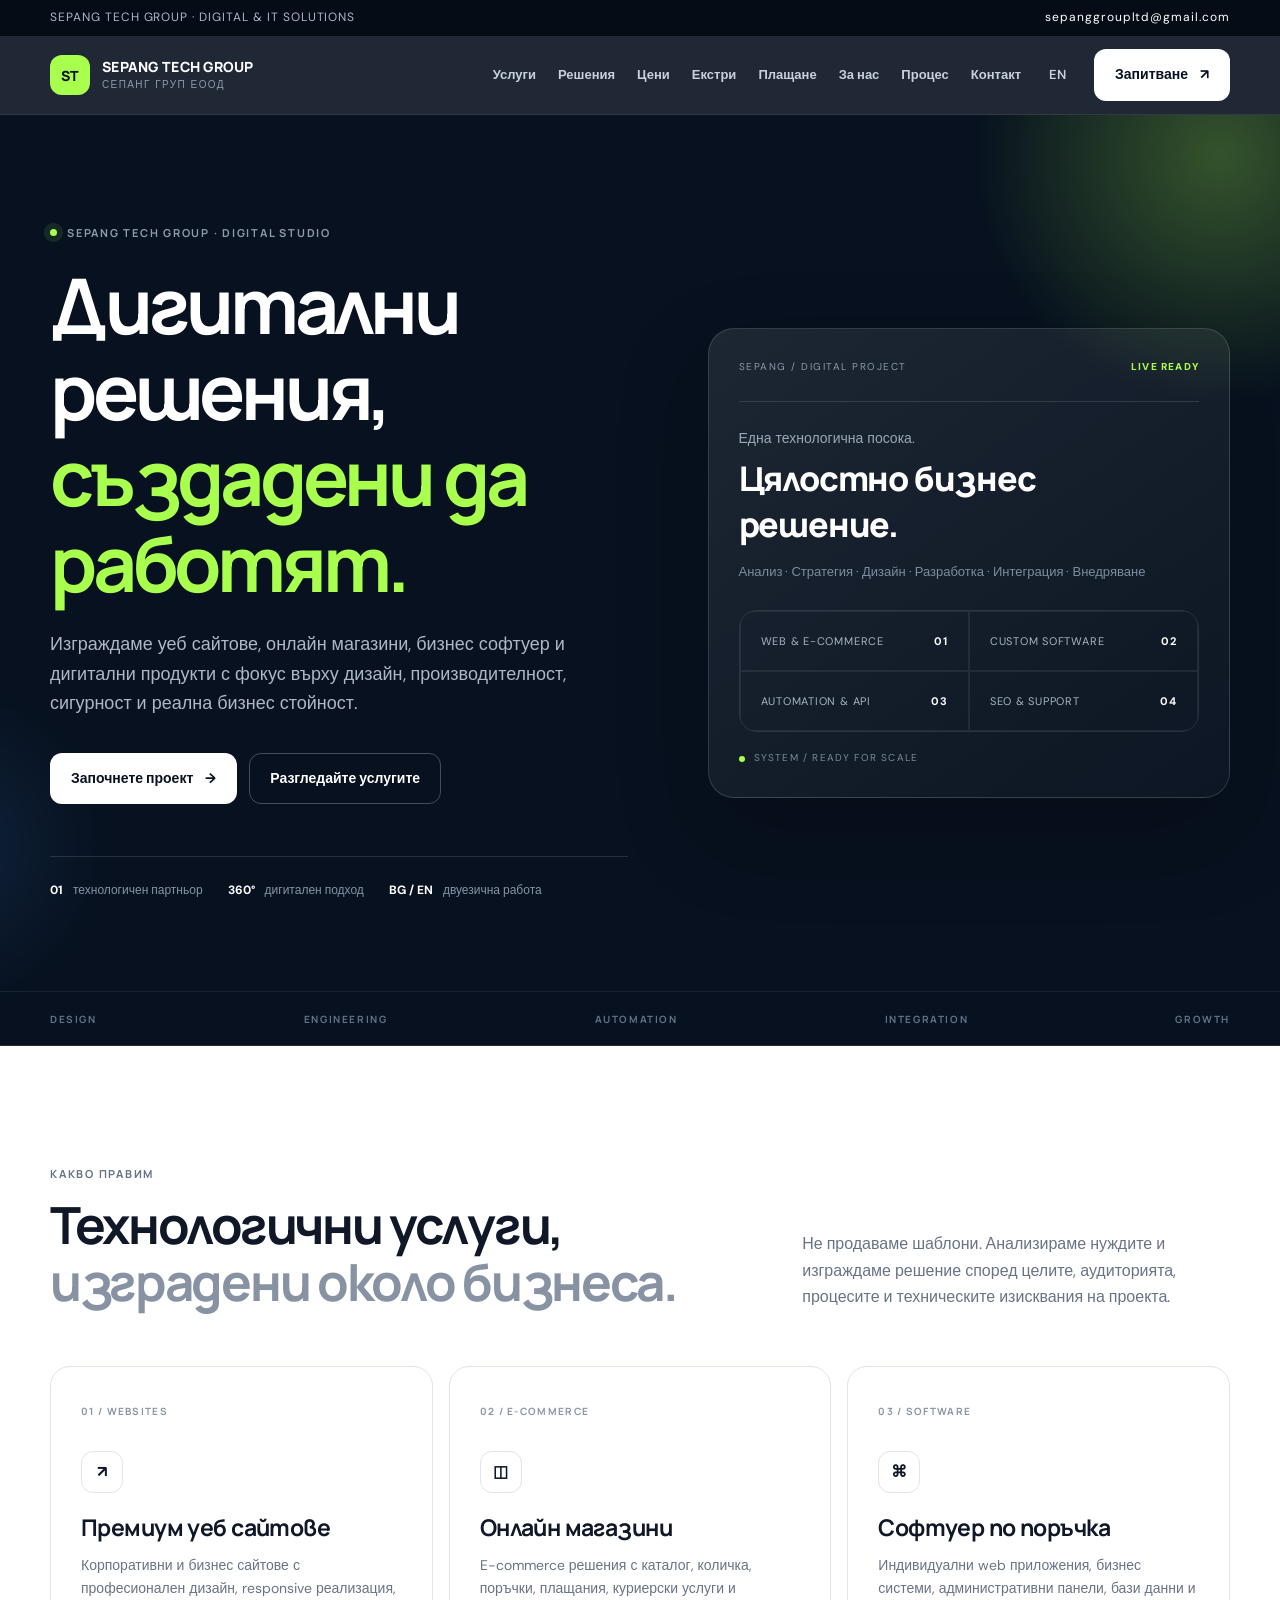
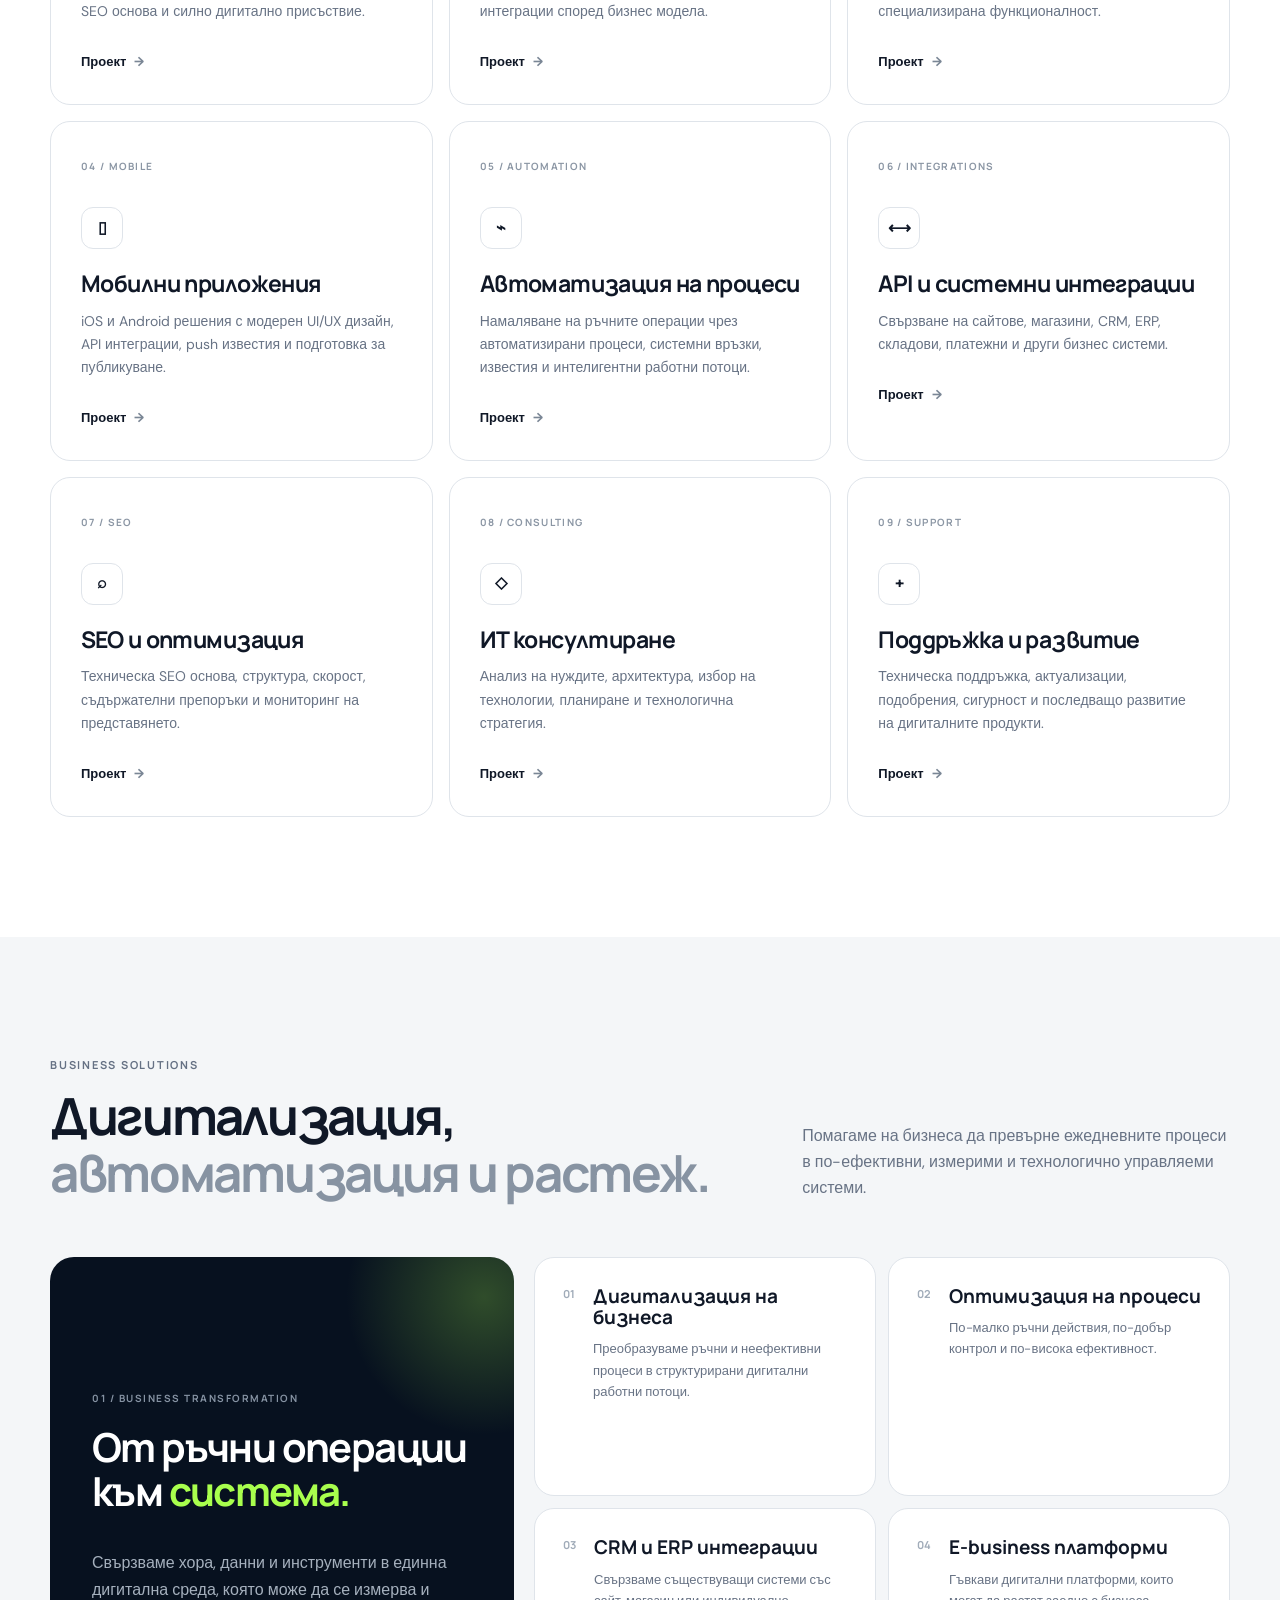
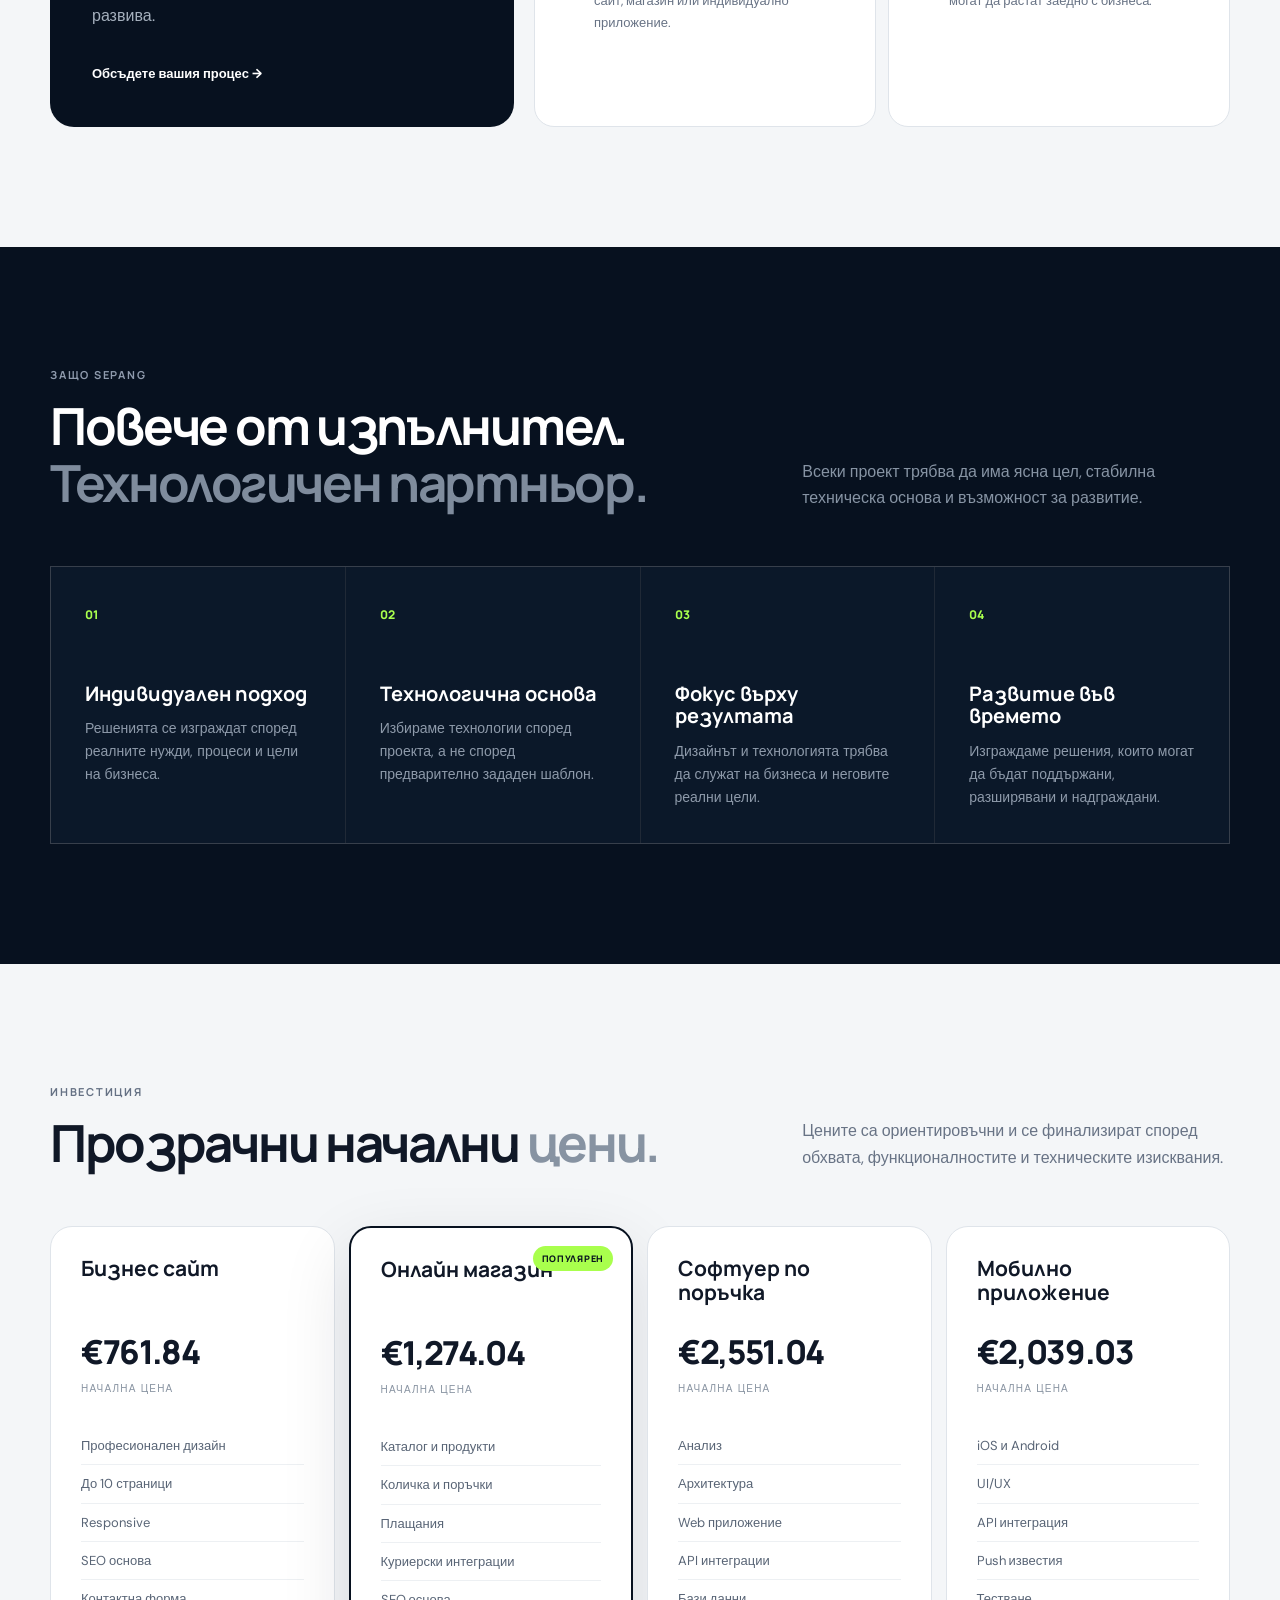
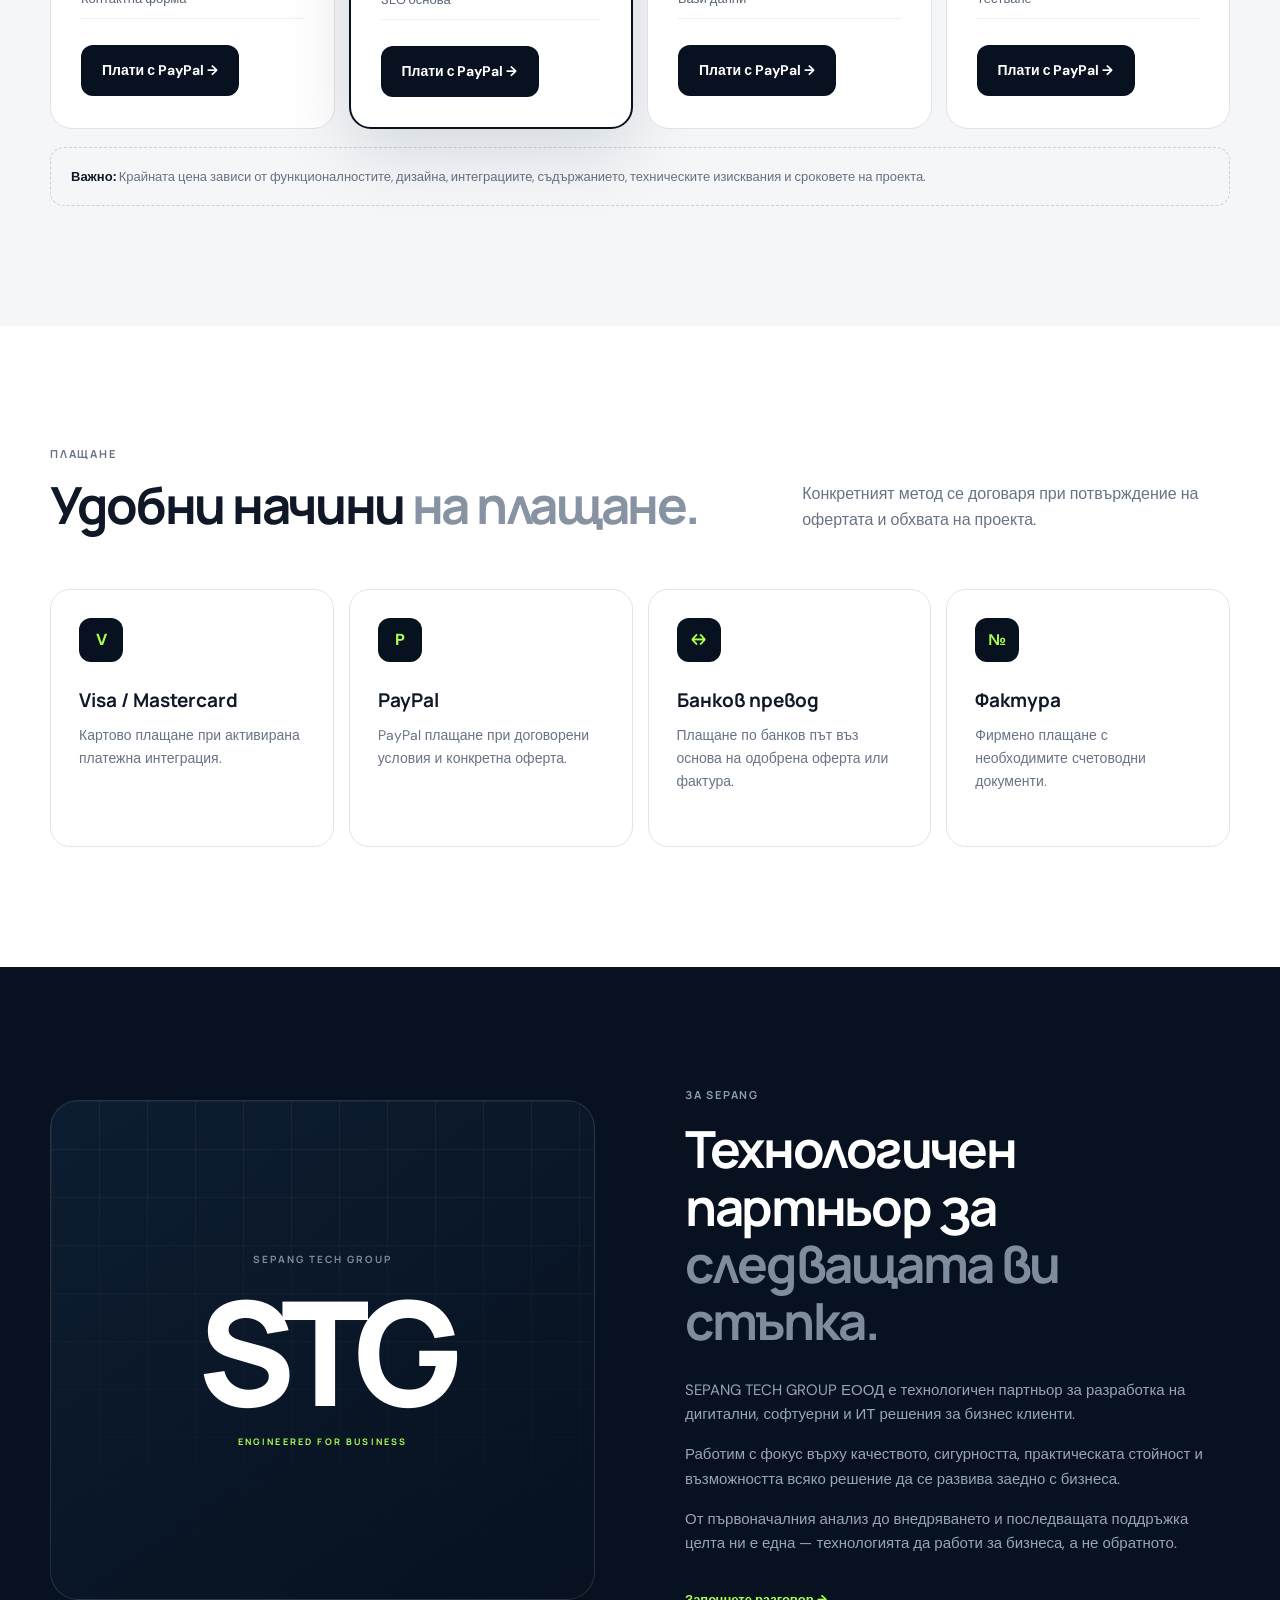
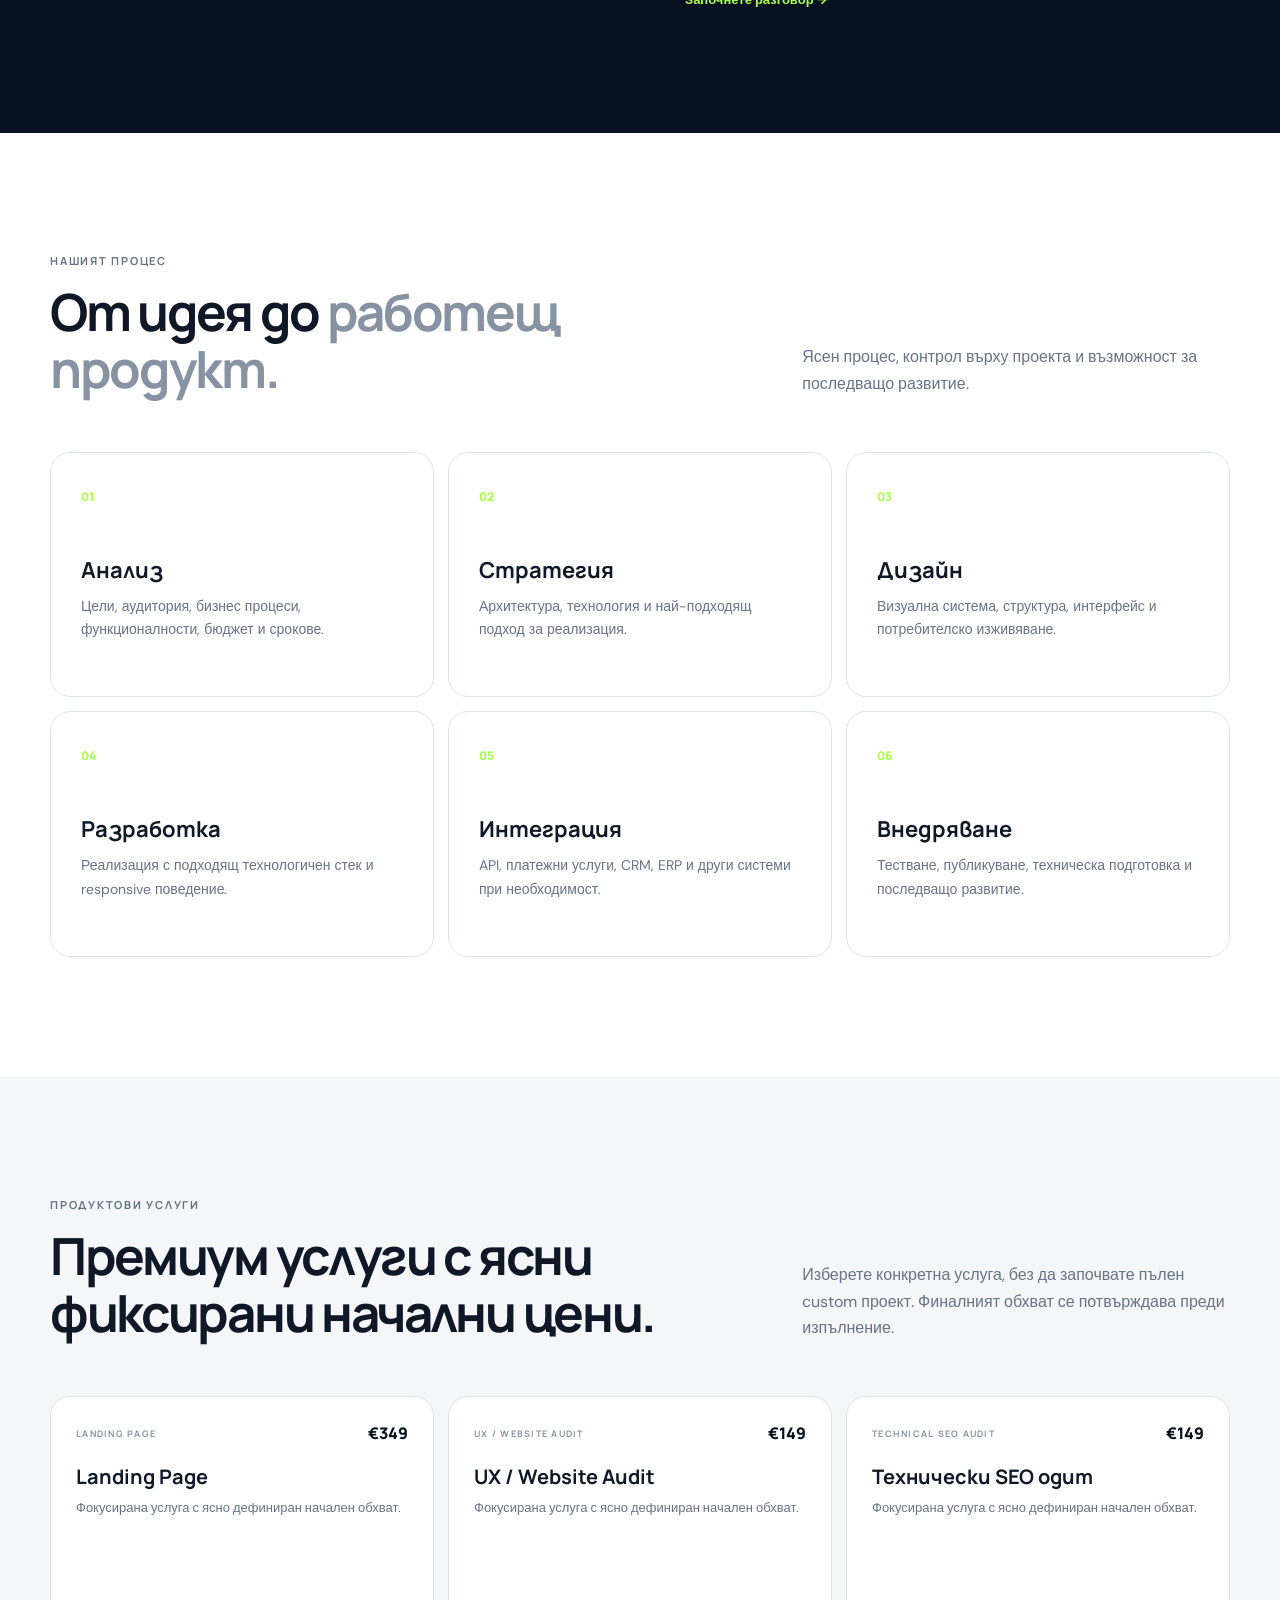
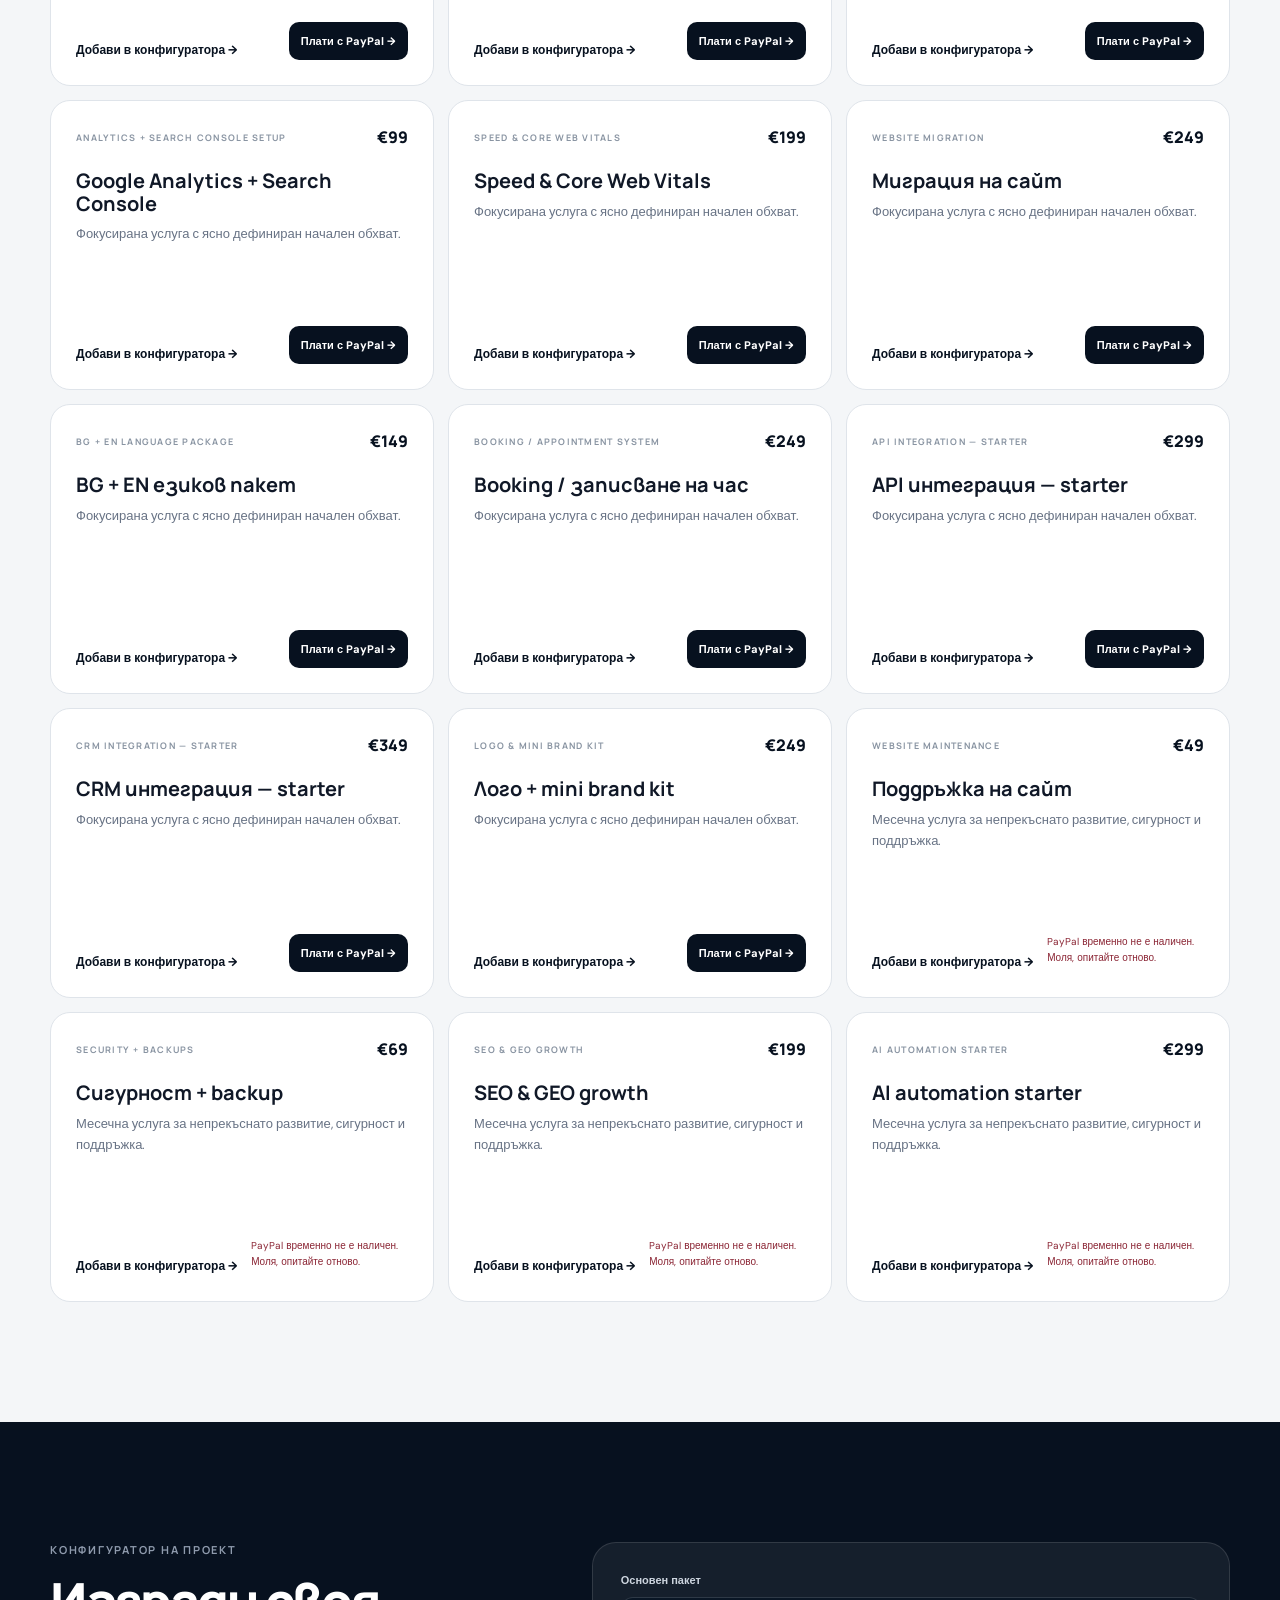
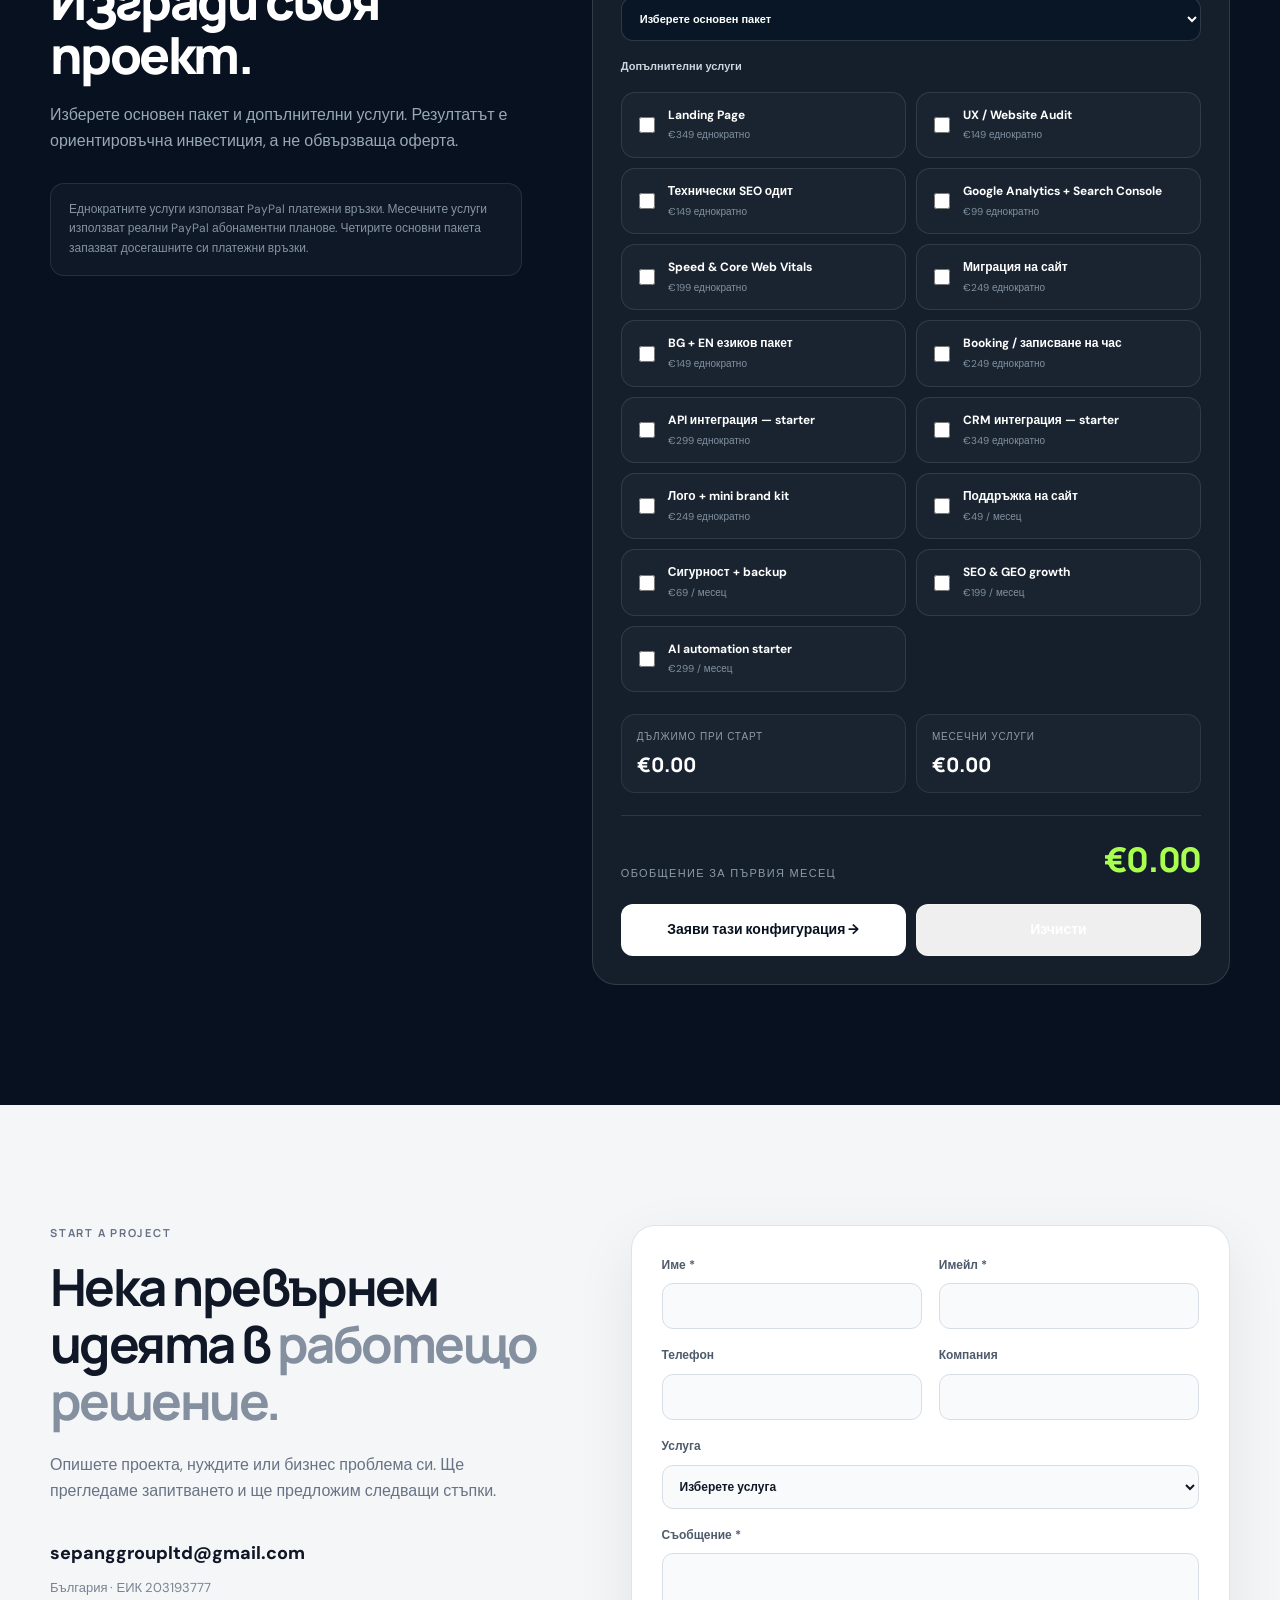
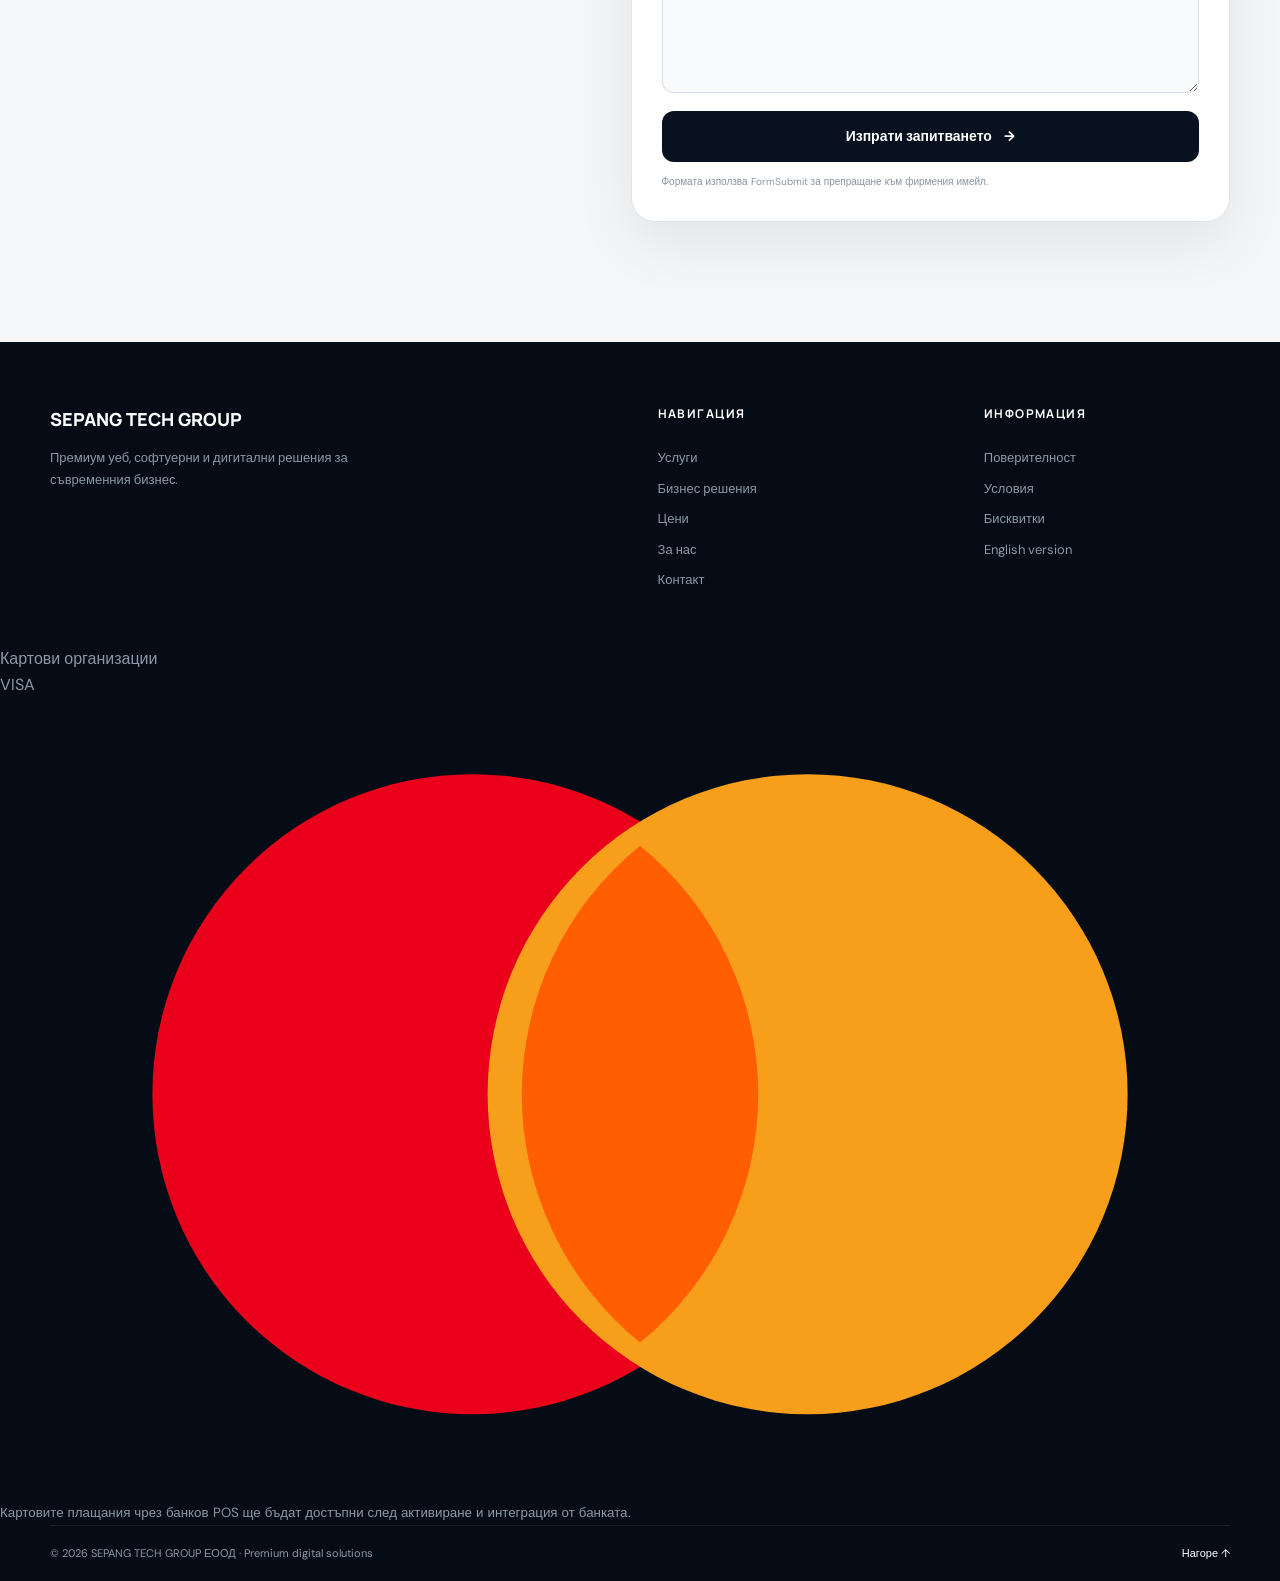
==== commit 1a5c82a2: "Add card organisation marks and POS activation notice to BG footer" ====
--- a/index.html
+++ b/index.html
@@ -32,7 +32,7 @@
 <section id="process" class="section"><div class="wrap"><div class="section-head reveal"><div><div class="eyebrow dark-text">Нашият процес</div><h2>От идея до <span>работещ продукт.</span></h2></div><p>Ясен процес, контрол върху проекта и възможност за последващо развитие.</p></div><div class="process-grid"><article class="process-card reveal"><b>01</b><h3>Анализ</h3><p>Цели, аудитория, бизнес процеси, функционалности, бюджет и срокове.</p></article><article class="process-card reveal"><b>02</b><h3>Стратегия</h3><p>Архитектура, технология и най-подходящ подход за реализация.</p></article><article class="process-card reveal"><b>03</b><h3>Дизайн</h3><p>Визуална система, структура, интерфейс и потребителско изживяване.</p></article><article class="process-card reveal"><b>04</b><h3>Разработка</h3><p>Реализация с подходящ технологичен стек и responsive поведение.</p></article><article class="process-card reveal"><b>05</b><h3>Интеграция</h3><p>API, платежни услуги, CRM, ERP и други системи при необходимост.</p></article><article class="process-card reveal"><b>06</b><h3>Внедряване</h3><p>Тестване, публикуване, техническа подготовка и последващо развитие.</p></article></div></div></section>
 <section id="contact" class="section section-soft contact-section"><div class="wrap contact-grid"><div class="reveal"><div class="eyebrow dark-text">START A PROJECT</div><h2>Нека превърнем идеята в <span>работещо решение.</span></h2><p>Опишете проекта, нуждите или бизнес проблема си. Ще прегледаме запитването и ще предложим следващи стъпки.</p><div class="contact-details"><a href="mailto:sepanggroupltd@gmail.com">sepanggroupltd@gmail.com</a><span>България · ЕИК 203193777</span></div></div><form class="contact-form reveal" action="https://formsubmit.co/sepanggroupltd@gmail.com" method="POST"><input type="hidden" name="_subject" value="Ново запитване от SEPANG TECH GROUP"><input type="hidden" name="_template" value="table"><input type="hidden" name="_next" value="https://wagner-bg.shop/thanks.html"><input type="hidden" name="_captcha" value="true"><div class="formgrid"><label>Име *<input name="name" autocomplete="name" required></label><label>Имейл *<input name="email" type="email" autocomplete="email" required></label><label>Телефон<input name="phone" type="tel" autocomplete="tel"></label><label>Компания<input name="company" autocomplete="organization"></label><label class="full">Услуга<select name="service"><option value="">Изберете услуга</option><option>Уеб сайт</option><option>Онлайн магазин</option><option>Софтуер по поръчка</option><option>Мобилно приложение</option><option>Дигитализация на бизнеса</option><option>Автоматизация на процеси</option><option>API и системни интеграции</option><option>CRM / ERP интеграция</option><option>SEO и оптимизация</option><option>ИТ консултиране</option><option>Поддръжка и развитие</option></select></label><label class="full">Съобщение *<textarea name="message" required></textarea></label></div><button class="btn btn-dark full" type="submit">Изпрати запитването <span>→</span></button><small>Формата използва FormSubmit за препращане към фирмения имейл.</small></form></div></section>
 </main>
-<footer><div class="wrap footer-grid"><div><a class="footer-brand" href="#top">SEPANG TECH GROUP</a><p>Премиум уеб, софтуерни и дигитални решения за съвременния бизнес.</p></div><div><h4>Навигация</h4><a href="#services">Услуги</a><a href="#solutions">Бизнес решения</a><a href="#pricing">Цени</a><a href="#about">За нас</a><a href="#contact">Контакт</a></div><div><h4>Информация</h4><a href="privacy.html">Поверителност</a><a href="terms.html">Условия</a><a href="cookies.html">Бисквитки</a><a href="en.html">English version</a></div></div><div class="wrap footer-bottom"><span>© 2026 SEPANG TECH GROUP ЕООД · Premium digital solutions</span><a href="#top">Нагоре ↑</a></div></footer>
+<footer><div class="wrap footer-grid"><div><a class="footer-brand" href="#top">SEPANG TECH GROUP</a><p>Премиум уеб, софтуерни и дигитални решения за съвременния бизнес.</p></div><div><h4>Навигация</h4><a href="#services">Услуги</a><a href="#solutions">Бизнес решения</a><a href="#pricing">Цени</a><a href="#about">За нас</a><a href="#contact">Контакт</a></div><div><h4>Информация</h4><a href="privacy.html">Поверителност</a><a href="terms.html">Условия</a><a href="cookies.html">Бисквитки</a><a href="en.html">English version</a></div></div><div class="footer-payment-brands" aria-label="Картови организации"><span class="footer-payment-label">Картови организации</span><div class="card-brand-logos"><span class="card-logo card-logo-visa" role="img" aria-label="Visa">VISA</span><svg class="card-logo-mastercard" role="img" aria-label="Mastercard" viewBox="0 0 84 52" xmlns="http://www.w3.org/2000/svg"><circle cx="31" cy="26" r="21" fill="#EB001B"/><circle cx="53" cy="26" r="21" fill="#F79E1B"/><path d="M42 9.7a21 21 0 0 1 0 32.6 21 21 0 0 1 0-32.6Z" fill="#FF5F00"/></svg></div><small>Картовите плащания чрез банков POS ще бъдат достъпни след активиране и интеграция от банката.</small></div><div class="wrap footer-bottom"><span>© 2026 SEPANG TECH GROUP ЕООД · Premium digital solutions</span><a href="#top">Нагоре ↑</a></div></footer>
 <script src="app.js" defer></script>
 </body>
 </html>
--- a/style.css
+++ b/style.css
@@ -1,1024 +1 @@
-@import url('https://fonts.googleapis.com/css2?family=DM+Sans:wght@400;500;600;700&family=Manrope:wght@600;700;800&display=swap');
-
-:root{
-  --ink:#08111f;
-  --ink-2:#0d1b2e;
-  --blue:#1769ff;
-  --cyan:#22d3ee;
-  --text:#172337;
-  --muted:#66758a;
-  --line:#e3e9f1;
-  --bg:#f7f9fc;
-  --white:#fff;
-  --green:#13a36f;
-  --radius:24px;
-  --shadow:0 18px 55px rgba(9,24,45,.09);
-}
-
-*{box-sizing:border-box}
-
-html{
-  scroll-behavior:smooth;
-  scroll-padding-top:90px;
-}
-
-body{
-  margin:0;
-  font-family:"DM Sans",sans-serif;
-  color:var(--text);
-  background:var(--bg);
-  line-height:1.65;
-  -webkit-font-smoothing:antialiased;
-}
-
-a{
-  color:inherit;
-}
-
-.wrap{
-  width:min(1180px,calc(100% - 40px));
-  margin:auto;
-}
-
-/* TOP BAR */
-
-.top{
-  height:34px;
-  padding:0 22px;
-  display:flex;
-  align-items:center;
-  justify-content:space-between;
-  background:#030811;
-  color:#8fa1b6;
-  font-size:10px;
-  letter-spacing:.12em;
-  text-transform:uppercase;
-}
-
-.top a{
-  color:#d8e3ef;
-  text-decoration:none;
-  transition:.2s;
-}
-
-.top a:hover{
-  color:#fff;
-}
-
-/* HEADER */
-
-header{
-  position:sticky;
-  top:0;
-  z-index:100;
-  background:rgba(5,13,25,.90);
-  border-bottom:1px solid rgba(255,255,255,.08);
-  backdrop-filter:blur(20px);
-}
-
-.nav{
-  height:78px;
-  display:flex;
-  align-items:center;
-  gap:22px;
-}
-
-.brand{
-  display:flex;
-  align-items:center;
-  gap:11px;
-  color:#fff;
-  text-decoration:none;
-  min-width:max-content;
-}
-
-.brand>b{
-  width:43px;
-  height:43px;
-  display:grid;
-  place-items:center;
-  border:1px solid rgba(83,154,255,.35);
-  border-radius:13px;
-  background:
-    linear-gradient(145deg,#164c82,#071321);
-  box-shadow:
-    inset 0 1px rgba(255,255,255,.08),
-    0 8px 25px rgba(0,0,0,.25);
-  font:800 13px Manrope;
-  letter-spacing:-.04em;
-}
-
-.brand strong{
-  display:block;
-  font:800 13px Manrope;
-  letter-spacing:.10em;
-}
-
-.brand small{
-  display:block;
-  margin-top:1px;
-  color:#8295ab;
-  font-size:9px;
-  letter-spacing:.12em;
-}
-
-nav{
-  margin-left:auto;
-  display:flex;
-  align-items:center;
-  gap:22px;
-}
-
-nav a,
-.lang{
-  color:#aebdce;
-  text-decoration:none;
-  font-size:12px;
-  font-weight:700;
-  transition:.2s;
-}
-
-nav a:hover,
-.lang:hover{
-  color:#fff;
-}
-
-.lang{
-  padding:8px 11px;
-  border:1px solid rgba(255,255,255,.13);
-  border-radius:10px;
-  background:rgba(255,255,255,.04);
-}
-
-.btn{
-  display:inline-flex;
-  align-items:center;
-  justify-content:center;
-  gap:8px;
-  min-height:45px;
-  padding:0 19px;
-  border-radius:12px;
-  border:1px solid transparent;
-  text-decoration:none;
-  font-size:12px;
-  font-weight:800;
-  cursor:pointer;
-  transition:
-    transform .2s ease,
-    box-shadow .2s ease,
-    background .2s ease;
-}
-
-.btn:hover{
-  transform:translateY(-2px);
-}
-
-.white{
-  background:#fff;
-  color:#07111f;
-  box-shadow:0 8px 25px rgba(0,0,0,.12);
-}
-
-.outline{
-  color:#fff;
-  border-color:rgba(255,255,255,.18);
-  background:rgba(255,255,255,.05);
-}
-
-.outline:hover{
-  background:rgba(255,255,255,.10);
-}
-
-.dark{
-  background:var(--ink);
-  color:#fff;
-  box-shadow:0 10px 25px rgba(8,17,31,.15);
-}
-
-.dark:hover{
-  background:#10223a;
-}
-
-.menu{
-  display:none;
-}
-
-/* HERO */
-
-.hero{
-  position:relative;
-  overflow:hidden;
-  color:#fff;
-  padding:112px 0 105px;
-  background:
-    radial-gradient(circle at 78% 18%,rgba(34,211,238,.15),transparent 23%),
-    radial-gradient(circle at 8% 82%,rgba(37,99,235,.20),transparent 28%),
-    radial-gradient(circle at 60% 100%,rgba(23,105,255,.10),transparent 35%),
-    linear-gradient(135deg,#030914 0%,#08192c 55%,#06101d 100%);
-}
-
-.hero:before{
-  content:"";
-  position:absolute;
-  inset:0;
-  pointer-events:none;
-  opacity:.28;
-  background-image:
-    linear-gradient(rgba(255,255,255,.035) 1px,transparent 1px),
-    linear-gradient(90deg,rgba(255,255,255,.035) 1px,transparent 1px);
-  background-size:55px 55px;
-  mask-image:linear-gradient(to bottom,black,transparent);
-}
-
-.hero-grid{
-  position:relative;
-  z-index:1;
-  display:grid;
-  grid-template-columns:1.05fr .95fr;
-  gap:75px;
-  align-items:center;
-}
-
-.hero label,
-.section label{
-  color:#7f9ab7;
-  font-size:10px;
-  font-weight:800;
-  letter-spacing:.20em;
-  text-transform:uppercase;
-}
-
-.hero h1{
-  max-width:850px;
-  margin:18px 0 23px;
-  font:800 clamp(48px,6vw,82px)/.98 Manrope;
-  letter-spacing:-.065em;
-}
-
-.hero h1 em{
-  display:block;
-  font-style:normal;
-  background:linear-gradient(90deg,#fff 0%,#bde5ff 55%,#55ddeb 100%);
-  -webkit-background-clip:text;
-  background-clip:text;
-  color:transparent;
-}
-
-.hero p{
-  max-width:680px;
-  margin:0;
-  color:#aebfd1;
-  font-size:17px;
-  line-height:1.75;
-}
-
-.actions{
-  display:flex;
-  gap:11px;
-  flex-wrap:wrap;
-  margin-top:31px;
-}
-
-.meta{
-  display:flex;
-  flex-wrap:wrap;
-  gap:24px;
-  margin-top:30px;
-  color:#7890aa;
-  font-size:11px;
-}
-
-.meta b{
-  margin-right:5px;
-  color:#fff;
-}
-
-/* HERO DASHBOARD */
-
-.dashboard{
-  position:relative;
-  padding:30px;
-  border:1px solid rgba(255,255,255,.13);
-  border-radius:28px;
-  background:
-    linear-gradient(145deg,rgba(255,255,255,.10),rgba(255,255,255,.035));
-  box-shadow:
-    0 35px 100px rgba(0,0,0,.38),
-    inset 0 1px rgba(255,255,255,.07);
-  backdrop-filter:blur(15px);
-}
-
-.dashboard:before{
-  content:"";
-  position:absolute;
-  width:120px;
-  height:120px;
-  right:-35px;
-  bottom:-35px;
-  border-radius:50%;
-  background:rgba(34,211,238,.12);
-  filter:blur(25px);
-}
-
-.dashboard small,
-.dashboard i{
-  color:#7f98b1;
-  font-size:9px;
-  letter-spacing:.13em;
-}
-
-.dashboard i{
-  float:right;
-  color:#75e2ae;
-  font-style:normal;
-}
-
-.dashboard hr{
-  border:0;
-  border-top:1px solid rgba(255,255,255,.10);
-  margin:25px 0;
-}
-
-.dashboard span{
-  display:block;
-  color:#8ca3bb;
-  font-size:12px;
-}
-
-.dashboard>strong{
-  display:block;
-  margin:5px 0;
-  color:#fff;
-  font:800 28px Manrope;
-  letter-spacing:-.035em;
-}
-
-.dashboard p{
-  margin:7px 0 0;
-  color:#7e96af;
-  font-size:11px;
-}
-
-.dash{
-  display:grid;
-  grid-template-columns:1fr 1fr;
-  gap:1px;
-  margin-top:24px;
-  overflow:hidden;
-  border-radius:14px;
-  background:rgba(255,255,255,.09);
-}
-
-.dash div{
-  padding:16px;
-  background:rgba(3,12,24,.78);
-  color:#7890a8;
-  font-size:9px;
-  letter-spacing:.06em;
-}
-
-.dash b{
-  float:right;
-  color:#fff;
-}
-
-/* GENERAL SECTIONS */
-
-.section{
-  padding:105px 0;
-}
-
-.soft{
-  background:#edf3f8;
-}
-
-.head{
-  max-width:760px;
-  margin-bottom:48px;
-}
-
-.head h2,
-.dark h2,
-.contact h2{
-  margin:12px 0 15px;
-  color:var(--ink);
-  font:800 clamp(34px,4vw,55px)/1.06 Manrope;
-  letter-spacing:-.055em;
-}
-
-.head p{
-  max-width:700px;
-  margin:0;
-  color:var(--muted);
-  font-size:15px;
-}
-
-/* SERVICES */
-
-.grid{
-  display:grid;
-  grid-template-columns:repeat(3,1fr);
-  gap:18px;
-}
-
-.grid article{
-  position:relative;
-  padding:29px;
-  overflow:hidden;
-  border:1px solid var(--line);
-  border-radius:var(--radius);
-  background:#fff;
-  box-shadow:0 8px 35px rgba(13,32,56,.055);
-  transition:
-    transform .25s ease,
-    box-shadow .25s ease,
-    border-color .25s ease;
-}
-
-.grid article:before{
-  content:"";
-  position:absolute;
-  left:0;
-  top:0;
-  width:0;
-  height:2px;
-  background:linear-gradient(90deg,var(--blue),var(--cyan));
-  transition:.3s;
-}
-
-.grid article:hover{
-  transform:translateY(-7px);
-  border-color:#d5dfeb;
-  box-shadow:0 22px 55px rgba(13,32,56,.11);
-}
-
-.grid article:hover:before{
-  width:100%;
-}
-
-.grid article small{
-  color:#8a99aa;
-  font-size:9px;
-  font-weight:800;
-  letter-spacing:.12em;
-}
-
-.grid h3{
-  margin:14px 0 9px;
-  color:var(--ink);
-  font:800 18px Manrope;
-  letter-spacing:-.025em;
-}
-
-.grid p{
-  margin:0;
-  color:#6c7c90;
-  font-size:13px;
-  line-height:1.7;
-}
-
-/* PRICING */
-
-.prices{
-  display:grid;
-  grid-template-columns:repeat(4,1fr);
-  gap:17px;
-}
-
-.prices article{
-  position:relative;
-  display:flex;
-  flex-direction:column;
-  min-height:420px;
-  padding:29px;
-  border:1px solid var(--line);
-  border-radius:var(--radius);
-  background:#fff;
-  box-shadow:0 9px 30px rgba(22,44,72,.06);
-  transition:.25s;
-}
-
-.prices article:hover{
-  transform:translateY(-6px);
-  box-shadow:0 22px 55px rgba(22,44,72,.12);
-}
-
-.prices h3{
-  margin:0;
-  color:var(--ink);
-  font:800 18px Manrope;
-}
-
-.prices strong{
-  display:block;
-  margin:13px 0 16px;
-  color:var(--ink);
-  font:800 30px Manrope;
-  letter-spacing:-.045em;
-}
-
-.prices ul{
-  display:grid;
-  flex:1;
-  gap:8px;
-  margin:0 0 22px;
-  padding:0;
-  list-style:none;
-}
-
-.prices li{
-  color:#68798d;
-  font-size:12px;
-}
-
-.prices li:before{
-  content:"✓";
-  margin-right:9px;
-  color:var(--green);
-  font-weight:900;
-}
-
-.featured{
-  border-color:#9dbff1!important;
-  box-shadow:
-    0 18px 55px rgba(37,99,235,.12)!important;
-}
-
-.featured:after{
-  content:"";
-  position:absolute;
-  inset:0;
-  pointer-events:none;
-  border-radius:inherit;
-  background:linear-gradient(145deg,rgba(37,99,235,.035),transparent 45%);
-}
-
-.tag{
-  position:absolute;
-  z-index:2;
-  top:15px;
-  right:15px;
-  padding:6px 9px;
-  border-radius:999px;
-  background:var(--ink);
-  color:#fff;
-  font-size:8px;
-  font-weight:800;
-  letter-spacing:.08em;
-}
-
-.note{
-  margin-top:19px;
-  padding:16px 18px;
-  border:1px solid #d3e3f4;
-  border-radius:15px;
-  background:#e8f2ff;
-  color:#586b80;
-  font-size:12px;
-}
-
-/* PAYMENTS */
-
-.payments article{
-  min-height:170px;
-}
-
-.payments article h3{
-  margin-top:0;
-}
-
-/* ABOUT */
-
-.dark{
-  background:
-    radial-gradient(circle at 10% 50%,rgba(37,99,235,.12),transparent 25%),
-    linear-gradient(135deg,#040c17,#071525 60%,#06101c);
-}
-
-.dark h2{
-  color:#fff;
-}
-
-.dark p{
-  color:#9db1c6;
-}
-
-.split{
-  display:grid;
-  grid-template-columns:1fr 1fr;
-  gap:75px;
-  align-items:center;
-}
-
-.visual{
-  position:relative;
-  height:470px;
-  overflow:hidden;
-  display:grid;
-  place-items:center;
-  border:1px solid rgba(255,255,255,.10);
-  border-radius:30px;
-  background:
-    radial-gradient(circle at 50% 50%,rgba(34,211,238,.14),transparent 28%),
-    linear-gradient(145deg,#0a1b30,#0d2944);
-  box-shadow:0 30px 90px rgba(0,0,0,.28);
-}
-
-.visual:before,
-.visual:after{
-  content:"";
-  position:absolute;
-  border:1px solid rgba(102,180,255,.12);
-  border-radius:50%;
-}
-
-.visual:before{
-  width:330px;
-  height:330px;
-}
-
-.visual:after{
-  width:470px;
-  height:470px;
-}
-
-.visual>b{
-  position:relative;
-  z-index:2;
-  width:180px;
-  height:180px;
-  display:grid;
-  place-items:center;
-  border:1px solid rgba(255,255,255,.18);
-  border-radius:50%;
-  background:rgba(255,255,255,.06);
-  color:#fff;
-  font:800 42px Manrope;
-  box-shadow:
-    0 0 0 28px rgba(96,165,250,.045),
-    0 0 70px rgba(34,211,238,.10);
-}
-
-.visual>span{
-  position:absolute;
-  top:27px;
-  left:27px;
-  color:#8da7c1;
-  font:800 11px Manrope;
-  letter-spacing:.15em;
-}
-
-.visual small{
-  position:absolute;
-  bottom:27px;
-  left:27px;
-  color:#7791aa;
-  font-size:9px;
-  letter-spacing:.15em;
-}
-
-/* PROCESS */
-
-.four{
-  grid-template-columns:repeat(4,1fr);
-}
-
-.four article>b{
-  display:inline-flex;
-  width:40px;
-  height:40px;
-  align-items:center;
-  justify-content:center;
-  border-radius:12px;
-  background:#edf4ff;
-  color:#1766d4;
-  font:800 12px Manrope;
-}
-
-/* CONTACT */
-
-.contact{
-  display:grid;
-  grid-template-columns:.85fr 1.15fr;
-  gap:65px;
-  align-items:start;
-}
-
-.contact h2{
-  margin-top:12px;
-}
-
-.contact-line{
-  margin-top:28px;
-}
-
-.contact-line a{
-  color:#1766d4;
-  text-decoration:none;
-  font-weight:700;
-}
-
-.contact form{
-  padding:30px;
-  border:1px solid #dce5ef;
-  border-radius:var(--radius);
-  background:#fff;
-  box-shadow:var(--shadow);
-}
-
-.formgrid{
-  display:grid;
-  grid-template-columns:1fr 1fr;
-  gap:14px;
-}
-
-form label{
-  display:block;
-  color:#34445a;
-  font-size:11px;
-  font-weight:800;
-}
-
-input,
-select,
-textarea{
-  width:100%;
-  margin-top:7px;
-  padding:13px 14px;
-  border:1px solid #d6e0ea;
-  border-radius:12px;
-  outline:none;
-  background:#fbfdff;
-  color:#172337;
-  font:inherit;
-  font-size:13px;
-  transition:.2s;
-}
-
-input:focus,
-select:focus,
-textarea:focus{
-  border-color:#7caeff;
-  box-shadow:0 0 0 4px rgba(23,105,255,.08);
-  background:#fff;
-}
-
-textarea{
-  min-height:145px;
-  resize:vertical;
-}
-
-.full{
-  grid-column:1/-1;
-}
-
-form button{
-  width:100%;
-  margin-top:15px;
-}
-
-form small{
-  display:block;
-  margin-top:10px;
-  text-align:center;
-  color:#8b99a9;
-  font-size:9px;
-}
-
-/* FOOTER */
-
-footer{
-  padding:60px 0 20px;
-  background:#030811;
-  color:#7f91a5;
-}
-
-.foot{
-  display:grid;
-  grid-template-columns:2fr 1fr 1fr;
-  gap:45px;
-}
-
-.foot h3{
-  margin:0 0 10px;
-  color:#fff;
-  font:800 14px Manrope;
-  letter-spacing:.08em;
-}
-
-.foot p{
-  max-width:320px;
-  margin:0;
-  font-size:11px;
-  line-height:1.7;
-}
-
-.foot a{
-  display:block;
-  margin:7px 0;
-  color:#8798ab;
-  text-decoration:none;
-  font-size:11px;
-  transition:.2s;
-}
-
-.foot a:hover{
-  color:#fff;
-}
-
-.bottom{
-  margin-top:38px;
-  padding-top:18px;
-  border-top:1px solid rgba(255,255,255,.08);
-  font-size:10px;
-}
-
-/* TABLET */
-
-@media(max-width:1050px){
-
-  nav{
-    gap:13px;
-  }
-
-  .hero-grid{
-    grid-template-columns:1fr;
-    gap:50px;
-  }
-
-  .dashboard{
-    max-width:720px;
-  }
-
-  .prices{
-    grid-template-columns:repeat(2,1fr);
-  }
-
-  .four{
-    grid-template-columns:repeat(2,1fr);
-  }
-
-  .split,
-  .contact{
-    grid-template-columns:1fr;
-  }
-
-}
-
-/* MOBILE */
-
-@media(max-width:760px){
-
-  .top{
-    display:none;
-  }
-
-  .wrap{
-    width:calc(100% - 28px);
-  }
-
-  .nav{
-    height:68px;
-  }
-
-  .nav>.btn,
-  .lang{
-    display:none;
-  }
-
-  .menu{
-    display:block;
-    margin-left:auto;
-    width:42px;
-    height:40px;
-    border:1px solid rgba(255,255,255,.12);
-    border-radius:11px;
-    background:#10243b;
-    color:#fff;
-    font-size:18px;
-    cursor:pointer;
-  }
-
-  .nav nav{
-    display:none;
-    position:absolute;
-    left:14px;
-    right:14px;
-    top:64px;
-    flex-direction:column;
-    gap:0;
-    padding:8px;
-    border:1px solid rgba(255,255,255,.10);
-    border-radius:16px;
-    background:#081526;
-    box-shadow:0 25px 60px rgba(0,0,0,.35);
-  }
-
-  .nav.open nav{
-    display:flex;
-  }
-
-  .nav nav a{
-    padding:13px;
-    border-radius:10px;
-  }
-
-  .nav nav a:hover{
-    background:rgba(255,255,255,.06);
-  }
-
-  .hero{
-    padding:78px 0 75px;
-  }
-
-  .hero-grid{
-    display:block;
-  }
-
-  .dashboard{
-    display:none;
-  }
-
-  .hero h1{
-    margin-top:16px;
-    font-size:clamp(43px,13vw,65px);
-  }
-
-  .hero p{
-    font-size:15px;
-  }
-
-  .actions{
-    display:grid;
-  }
-
-  .actions .btn{
-    width:100%;
-  }
-
-  .meta{
-    gap:12px 18px;
-  }
-
-  .section{
-    padding:75px 0;
-  }
-
-  .head{
-    margin-bottom:32px;
-  }
-
-  .head h2,
-  .dark h2,
-  .contact h2{
-    font-size:36px;
-  }
-
-  .grid,
-  .prices,
-  .four,
-  .foot{
-    grid-template-columns:1fr;
-  }
-
-  .grid article,
-  .prices article{
-    padding:24px;
-  }
-
-  .prices article{
-    min-height:390px;
-  }
-
-  .visual{
-    height:350px;
-  }
-
-  .contact form{
-    padding:21px;
-  }
-
-  .formgrid{
-    grid-template-columns:1fr;
-  }
-
-  .full{
-    grid-column:auto;
-  }
-
-  .foot{
-    gap:25px;
-  }
-}
-
-/* ACCESSIBILITY */
-
-@media(prefers-reduced-motion:reduce){
-
-  *,
-  *:before,
-  *:after{
-    scroll-behavior:auto!important;
-    transition:none!important;
-  }
-}
+:root{--navy:#07111f;--navy2:#0b1829;--ink:#101827;--muted:#687385;--line:#dfe4ea;--soft:#f4f6f8;--white:#fff;--accent:#a9ff4d;--accent2:#d8ffad;--shadow:0 24px 70px rgba(7,17,31,.12);--radius:24px;--container:1180px}*{box-sizing:border-box}html{scroll-behavior:smooth}body{margin:0;color:var(--ink);background:#fff;font-family:"DM Sans",sans-serif;line-height:1.65}a{color:inherit;text-decoration:none}button,input,textarea,select{font:inherit}img{max-width:100%}.wrap{width:min(calc(100% - 48px),var(--container));margin:auto}.topbar{background:#050c16;color:#aeb8c5;font-size:12px;letter-spacing:.08em}.topbar-inner{height:36px;display:flex;align-items:center;justify-content:space-between}.topbar a{color:#fff}.site-header{position:sticky;top:0;z-index:50;background:rgba(7,17,31,.9);backdrop-filter:blur(18px);border-bottom:1px solid rgba(255,255,255,.08)}.nav{height:78px;display:flex;align-items:center;gap:24px}.brand{display:flex;align-items:center;gap:12px;margin-right:auto}.brand-mark{width:40px;height:40px;border-radius:12px;background:var(--accent);color:var(--navy);display:grid;place-items:center;font:800 14px Manrope}.brand strong,.brand small{display:block}.brand strong{color:#fff;font:800 14px Manrope;letter-spacing:.02em}.brand small{color:#8e9aab;font-size:10px;letter-spacing:.14em;margin-top:1px}.nav nav{display:flex;gap:22px}.nav nav a,.lang{color:#c9d1dc;font-size:13px;font-weight:600}.nav nav a:hover,.lang:hover{color:var(--accent)}.lang{padding:8px 4px}.menu{display:none;background:none;border:0}.btn{display:inline-flex;align-items:center;justify-content:center;gap:12px;border:1px solid transparent;padding:13px 20px;border-radius:12px;font-weight:700;font-size:14px;transition:.25s ease;cursor:pointer}.btn:hover{transform:translateY(-2px)}.btn-light{background:#fff;color:var(--navy)}.btn-light:hover{box-shadow:0 12px 30px rgba(255,255,255,.16)}.btn-outline{border-color:rgba(255,255,255,.25);color:#fff}.btn-outline:hover{border-color:var(--accent);color:var(--accent)}.btn-dark{background:var(--navy);color:#fff}.btn-dark:hover{background:#13243a;box-shadow:0 12px 30px rgba(7,17,31,.16)}.full{width:100%}.hero{position:relative;overflow:hidden;background:var(--navy);color:#fff;padding:110px 0 0;min-height:720px}.hero:after{content:"";position:absolute;inset:auto 0 0;height:1px;background:rgba(255,255,255,.1)}.hero-glow{position:absolute;border-radius:50%;filter:blur(2px);opacity:.28}.hero-glow-a{width:520px;height:520px;background:radial-gradient(circle,var(--accent),transparent 68%);right:-200px;top:-220px}.hero-glow-b{width:360px;height:360px;background:radial-gradient(circle,#4d9dff,transparent 68%);left:-240px;bottom:20px;opacity:.13}.hero-grid{display:grid;grid-template-columns:1.05fr .95fr;gap:80px;align-items:center;position:relative;z-index:2}.eyebrow{font:700 11px Manrope;letter-spacing:.16em;text-transform:uppercase;color:#8f9bad;display:flex;align-items:center;gap:10px}.dark-text{color:#657184}.pulse{width:7px;height:7px;background:var(--accent);border-radius:50%;box-shadow:0 0 0 6px rgba(169,255,77,.1)}h1,h2,h3,h4{font-family:Manrope,sans-serif;line-height:1.12;margin:0}h1{font-size:clamp(48px,6vw,82px);letter-spacing:-.055em;margin:22px 0 24px;max-width:760px}h1 em{font-style:normal;color:var(--accent)}.hero-lead{font-size:18px;color:#aeb8c5;max-width:650px;margin:0}.actions{display:flex;gap:12px;margin-top:34px}.meta{display:flex;flex-wrap:wrap;gap:25px;margin-top:52px;padding-top:24px;border-top:1px solid rgba(255,255,255,.12);color:#8794a5;font-size:12px}.meta b{color:#fff;margin-right:7px}.dashboard{border:1px solid rgba(255,255,255,.14);border-radius:26px;background:linear-gradient(145deg,rgba(255,255,255,.09),rgba(255,255,255,.025));padding:30px;box-shadow:0 35px 90px rgba(0,0,0,.24)}.dash-top{display:flex;justify-content:space-between;align-items:center}.dash-top small{color:#8d99a9;font-size:10px;letter-spacing:.15em}.dash-top i{font-style:normal;color:var(--accent);font-size:10px;font-weight:800;letter-spacing:.12em}.dash-line{height:1px;background:rgba(255,255,255,.12);margin:25px 0}.dash-kicker{display:block;color:#9ca8b7;font-size:14px}.dashboard>strong{display:block;font:800 34px Manrope;letter-spacing:-.035em;margin-top:5px}.dashboard>p{color:#7f8c9d;font-size:13px;margin:14px 0 28px}.dash-grid{display:grid;grid-template-columns:1fr 1fr;border:1px solid rgba(255,255,255,.1);border-radius:18px;overflow:hidden}.dash-grid div{padding:20px;border:1px solid rgba(255,255,255,.07);display:flex;justify-content:space-between;gap:12px;color:#a9b4c1;font-size:11px;letter-spacing:.07em}.dash-grid b{color:#fff}.dash-status{margin-top:18px;font-size:10px;letter-spacing:.12em;color:#7d8998;display:flex;align-items:center;gap:9px}.status-dot{width:6px;height:6px;background:var(--accent);border-radius:50%}.hero-bottom{margin-top:90px;border-top:1px solid rgba(255,255,255,.08)}.trust-row{display:flex;justify-content:space-between;gap:20px;padding:20px 0;color:#657285;font:700 10px Manrope;letter-spacing:.16em}.section{padding:120px 0}.section-soft{background:var(--soft)}.section-head{display:grid;grid-template-columns:1.1fr .7fr;gap:80px;align-items:end;margin-bottom:55px}.section-head h2{font-size:clamp(38px,4vw,58px);letter-spacing:-.045em;margin-top:15px}.section-head h2 span{color:#8793a2}.section-head>p{margin:0;color:var(--muted);font-size:16px}.service-grid{display:grid;grid-template-columns:repeat(3,1fr);gap:16px}.service-card,.payment-card,.process-card{border:1px solid var(--line);border-radius:20px;background:#fff;padding:30px;transition:.3s ease;position:relative}.service-card:hover,.payment-card:hover,.process-card:hover{transform:translateY(-6px);box-shadow:var(--shadow);border-color:#cfd6df}.service-card small{color:#8b96a4;font:700 10px Manrope;letter-spacing:.13em}.icon{margin:28px 0 22px;width:42px;height:42px;border:1px solid var(--line);border-radius:12px;display:grid;place-items:center;font-weight:800}.service-card h3{font-size:23px;letter-spacing:-.025em}.service-card p,.payment-card p,.process-card p{color:var(--muted);font-size:14px;margin:13px 0 25px}.service-card>a{font-size:13px;font-weight:800}.service-card>a span{margin-left:5px;color:#7a8695}.solution-layout{display:grid;grid-template-columns:.8fr 1.2fr;gap:20px}.solution-feature{background:var(--navy);border-radius:24px;padding:42px;color:#fff;min-height:470px;display:flex;flex-direction:column;justify-content:flex-end;position:relative;overflow:hidden}.solution-feature:before{content:"";position:absolute;width:300px;height:300px;border-radius:50%;background:radial-gradient(circle,rgba(169,255,77,.25),transparent 65%);right:-120px;top:-110px}.solution-feature>*{position:relative}.solution-feature>span{font:700 10px Manrope;letter-spacing:.15em;color:#8693a3}.solution-feature h3{font-size:40px;letter-spacing:-.04em;margin:20px 0}.solution-feature em{color:var(--accent);font-style:normal}.solution-feature p{color:#a5b0bd;max-width:450px}.text-link{display:inline-block;margin-top:18px;font-size:13px;font-weight:800}.solution-list{display:grid;grid-template-columns:1fr 1fr;gap:12px}.solution-list article{background:#fff;border:1px solid var(--line);border-radius:20px;padding:28px;display:flex;gap:18px}.solution-list b{color:#a1acb9;font:700 11px Manrope}.solution-list h3{font-size:19px}.solution-list p{color:var(--muted);font-size:13px;margin:10px 0 0}.dark-section{background:var(--navy);color:#fff}.dark-head h2 span{color:#7f8c9d}.dark-head>p{color:#8794a4}.why-grid{display:grid;grid-template-columns:repeat(4,1fr);gap:1px;border:1px solid rgba(255,255,255,.1);background:rgba(255,255,255,.1)}.why-card{padding:34px;background:var(--navy2);min-height:270px}.why-card b,.process-card>b{color:var(--accent);font:800 12px Manrope}.why-card h3{font-size:20px;margin:55px 0 12px}.why-card p{color:#8e9aaa;font-size:14px;margin:0}.price-grid{display:grid;grid-template-columns:repeat(4,1fr);gap:14px}.price-card{background:#fff;border:1px solid var(--line);border-radius:22px;padding:30px;position:relative}.price-card.featured{border:2px solid var(--navy);box-shadow:var(--shadow)}.tag{position:absolute;right:18px;top:18px;background:var(--accent);color:var(--navy);padding:6px 9px;border-radius:99px;font:800 9px Manrope;letter-spacing:.08em}.price-card h3{font-size:21px;min-height:48px}.price{font:800 33px Manrope;letter-spacing:-.04em;margin-top:24px}.price-note{font-size:10px;color:#8994a2;text-transform:uppercase;letter-spacing:.12em}.price-card ul{list-style:none;padding:0;margin:26px 0;min-height:138px}.price-card li{font-size:13px;color:#596576;padding:8px 0;border-bottom:1px solid #edf0f3}.note{margin-top:18px;padding:18px 20px;border:1px dashed #c9d0d9;border-radius:14px;color:#667283;font-size:13px}.note b{color:var(--ink)}.payment-grid{display:grid;grid-template-columns:repeat(4,1fr);gap:15px}.payment-card{padding:28px}.payment-icon{width:44px;height:44px;border-radius:12px;background:var(--navy);color:var(--accent);display:grid;place-items:center;font-weight:800;margin-bottom:28px}.payment-card h3{font-size:19px}.about-section{overflow:hidden}.split{display:grid;grid-template-columns:1fr 1fr;gap:90px;align-items:center}.split h2{font-size:clamp(38px,4vw,58px);letter-spacing:-.045em;margin:18px 0 28px}.split h2 span{color:#7f8c9d}.split p{color:#98a5b5;font-size:15px;max-width:600px}.light-link{color:var(--accent)}.visual{min-height:500px;border:1px solid rgba(255,255,255,.12);border-radius:28px;display:flex;flex-direction:column;align-items:center;justify-content:center;position:relative;overflow:hidden;background:linear-gradient(145deg,#0d1d31,#07111f)}.visual-grid{position:absolute;inset:0;background-image:linear-gradient(rgba(255,255,255,.05) 1px,transparent 1px),linear-gradient(90deg,rgba(255,255,255,.05) 1px,transparent 1px);background-size:48px 48px;mask-image:linear-gradient(to bottom,black,transparent)}.visual span,.visual b,.visual small{position:relative}.visual span{font:700 10px Manrope;letter-spacing:.2em;color:#7f8c9d}.visual b{font:800 145px Manrope;letter-spacing:-.1em;color:#fff;line-height:1;margin:12px 0}.visual small{font:700 9px Manrope;letter-spacing:.24em;color:var(--accent)}.process-grid{display:grid;grid-template-columns:repeat(3,1fr);gap:14px}.process-card{min-height:230px}.process-card h3{font-size:22px;margin:48px 0 10px}.contact-grid{display:grid;grid-template-columns:.9fr 1.1fr;gap:90px;align-items:start}.contact-grid h2{font-size:clamp(40px,4vw,60px);letter-spacing:-.05em;margin:18px 0 22px}.contact-grid h2 span{color:#8490a0}.contact-grid>div>p{color:var(--muted);max-width:540px}.contact-details{display:flex;flex-direction:column;gap:8px;margin-top:35px}.contact-details a{font-size:18px;font-weight:800}.contact-details span{font-size:13px;color:#788493}.contact-form{background:#fff;border:1px solid var(--line);border-radius:24px;padding:30px;box-shadow:0 20px 60px rgba(7,17,31,.08)}.formgrid{display:grid;grid-template-columns:1fr 1fr;gap:17px}.formgrid label{font-size:12px;font-weight:700;color:#4e5b6b}.formgrid label.full{grid-column:1/-1}.formgrid input,.formgrid textarea,.formgrid select{display:block;width:100%;margin-top:8px;border:1px solid #d8dee6;background:#f9fafb;border-radius:11px;padding:12px 13px;outline:0;color:var(--ink);transition:.2s}.formgrid textarea{min-height:140px;resize:vertical}.formgrid input:focus,.formgrid textarea:focus,.formgrid select:focus{border-color:#7f8b9a;background:#fff;box-shadow:0 0 0 4px rgba(7,17,31,.04)}.contact-form button{margin-top:18px}.contact-form>small{display:block;color:#8994a2;font-size:10px;margin-top:12px}.legal{max-width:860px}.legal h1{font-size:clamp(42px,5vw,64px);margin-bottom:30px}.legal h2{font-size:24px;margin:36px 0 10px}.legal p{color:var(--muted);font-size:15px}.legal a{color:#0b5fff;font-weight:700}.legal a:hover{color:#083ca4}a:focus-visible,button:focus-visible,input:focus-visible,select:focus-visible,textarea:focus-visible{outline:3px solid rgba(169,255,77,.9);outline-offset:3px}footer{background:#050c16;color:#8c98a7;padding:65px 0 0}.footer-grid{display:grid;grid-template-columns:1.5fr .7fr .7fr;gap:80px;padding-bottom:55px}.footer-brand{color:#fff;font:800 18px Manrope}.footer-grid p{max-width:380px;font-size:13px}.footer-grid h4{color:#fff;font-size:12px;text-transform:uppercase;letter-spacing:.12em;margin-bottom:18px}.footer-grid>div:not(:first-child){display:flex;flex-direction:column;gap:9px;font-size:13px}.footer-grid a:hover{color:var(--accent)}.footer-bottom{border-top:1px solid rgba(255,255,255,.08);padding:18px 0;display:flex;justify-content:space-between;font-size:11px}.footer-bottom a{color:#fff}.reveal{opacity:0;transform:translateY(18px);transition:opacity .7s ease,transform .7s ease}.reveal.visible{opacity:1;transform:none}.delay-1{transition-delay:.12s}@media(max-width:1050px){.nav nav{gap:13px}.nav nav a{font-size:12px}.hero-grid{gap:45px}.price-grid{grid-template-columns:1fr 1fr}.service-grid{grid-template-columns:1fr 1fr}.why-grid{grid-template-columns:1fr 1fr}.payment-grid{grid-template-columns:1fr 1fr}}@media(max-width:800px){.wrap{width:min(calc(100% - 32px),var(--container))}.topbar-inner{height:auto;padding:9px 0;gap:8px;align-items:flex-start}.topbar-inner span{display:none}.nav{height:70px}.menu{display:flex;flex-direction:column;gap:4px;padding:8px;margin-left:8px}.menu span{display:block;width:22px;height:2px;background:#fff}.nav nav{display:none;position:absolute;left:16px;right:16px;top:74px;padding:12px;background:#0a1727;border:1px solid rgba(255,255,255,.12);border-radius:16px;flex-direction:column;gap:0}.nav nav.open{display:flex}.nav nav a{padding:13px;border-bottom:1px solid rgba(255,255,255,.06)}.nav nav a:last-child{border:0}.nav-cta{display:none}.hero{padding-top:75px}.hero-grid,.section-head,.solution-layout,.split,.contact-grid{grid-template-columns:1fr;gap:35px}.dashboard{margin-top:10px}.hero-bottom{margin-top:65px}.trust-row{overflow:hidden;justify-content:flex-start;flex-wrap:wrap}.section{padding:85px 0}.section-head{margin-bottom:35px}.service-grid{grid-template-columns:1fr}.solution-list{grid-template-columns:1fr}.price-grid,.payment-grid{grid-template-columns:1fr 1fr}.process-grid{grid-template-columns:1fr 1fr}.footer-grid{grid-template-columns:1fr 1fr;gap:35px}.footer-grid>div:first-child{grid-column:1/-1}}@media(max-width:520px){h1{font-size:46px}.hero-lead{font-size:16px}.actions{flex-direction:column}.actions .btn{width:100%}.meta{gap:12px;flex-direction:column}.dash-grid{grid-template-columns:1fr}.dashboard>strong{font-size:27px}.price-grid,.payment-grid,.process-grid,.formgrid{grid-template-columns:1fr}.formgrid label.full{grid-column:auto}.price-card ul{min-height:auto}.visual{min-height:380px}.visual b{font-size:100px}.footer-grid{grid-template-columns:1fr}.footer-bottom{flex-direction:column;gap:10px}}@media(prefers-reduced-motion:reduce){html{scroll-behavior:auto}.reveal{opacity:1;transform:none;transition:none}.btn,.service-card,.payment-card,.process-card{transition:none}}
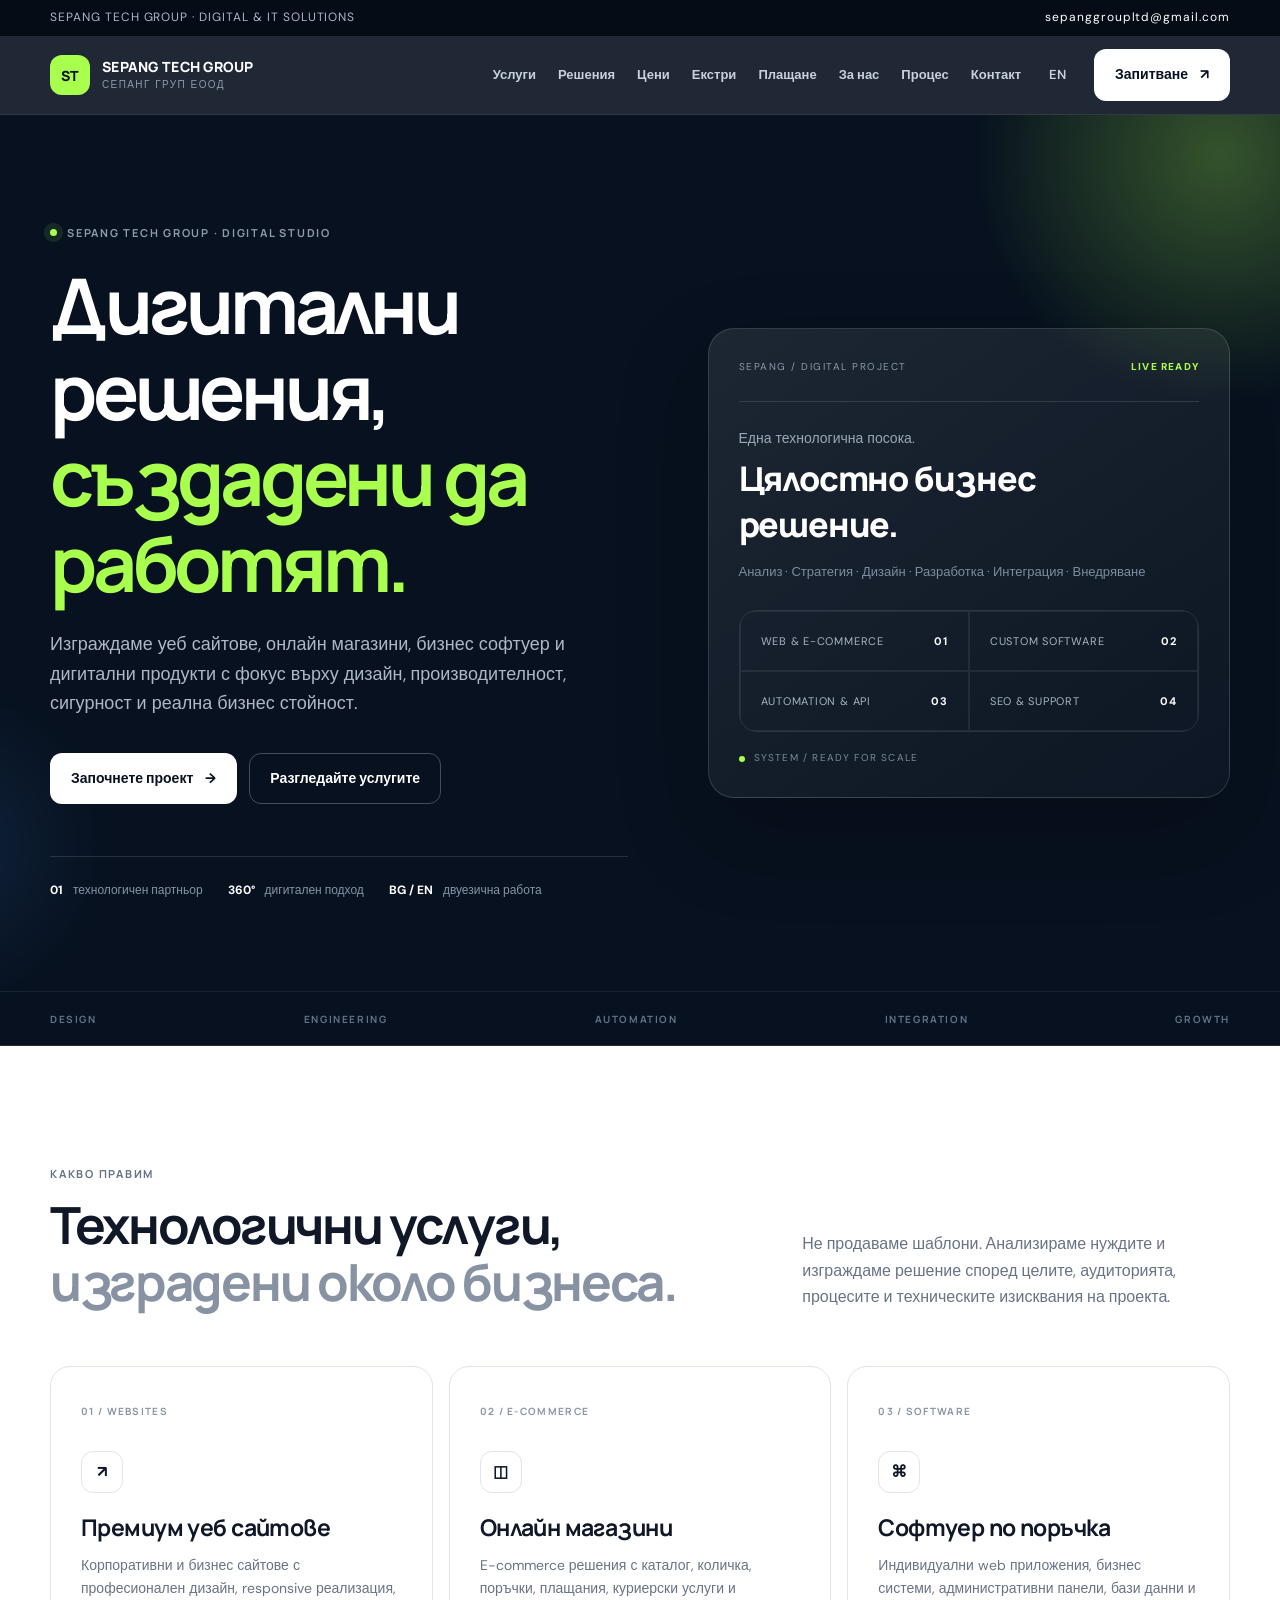
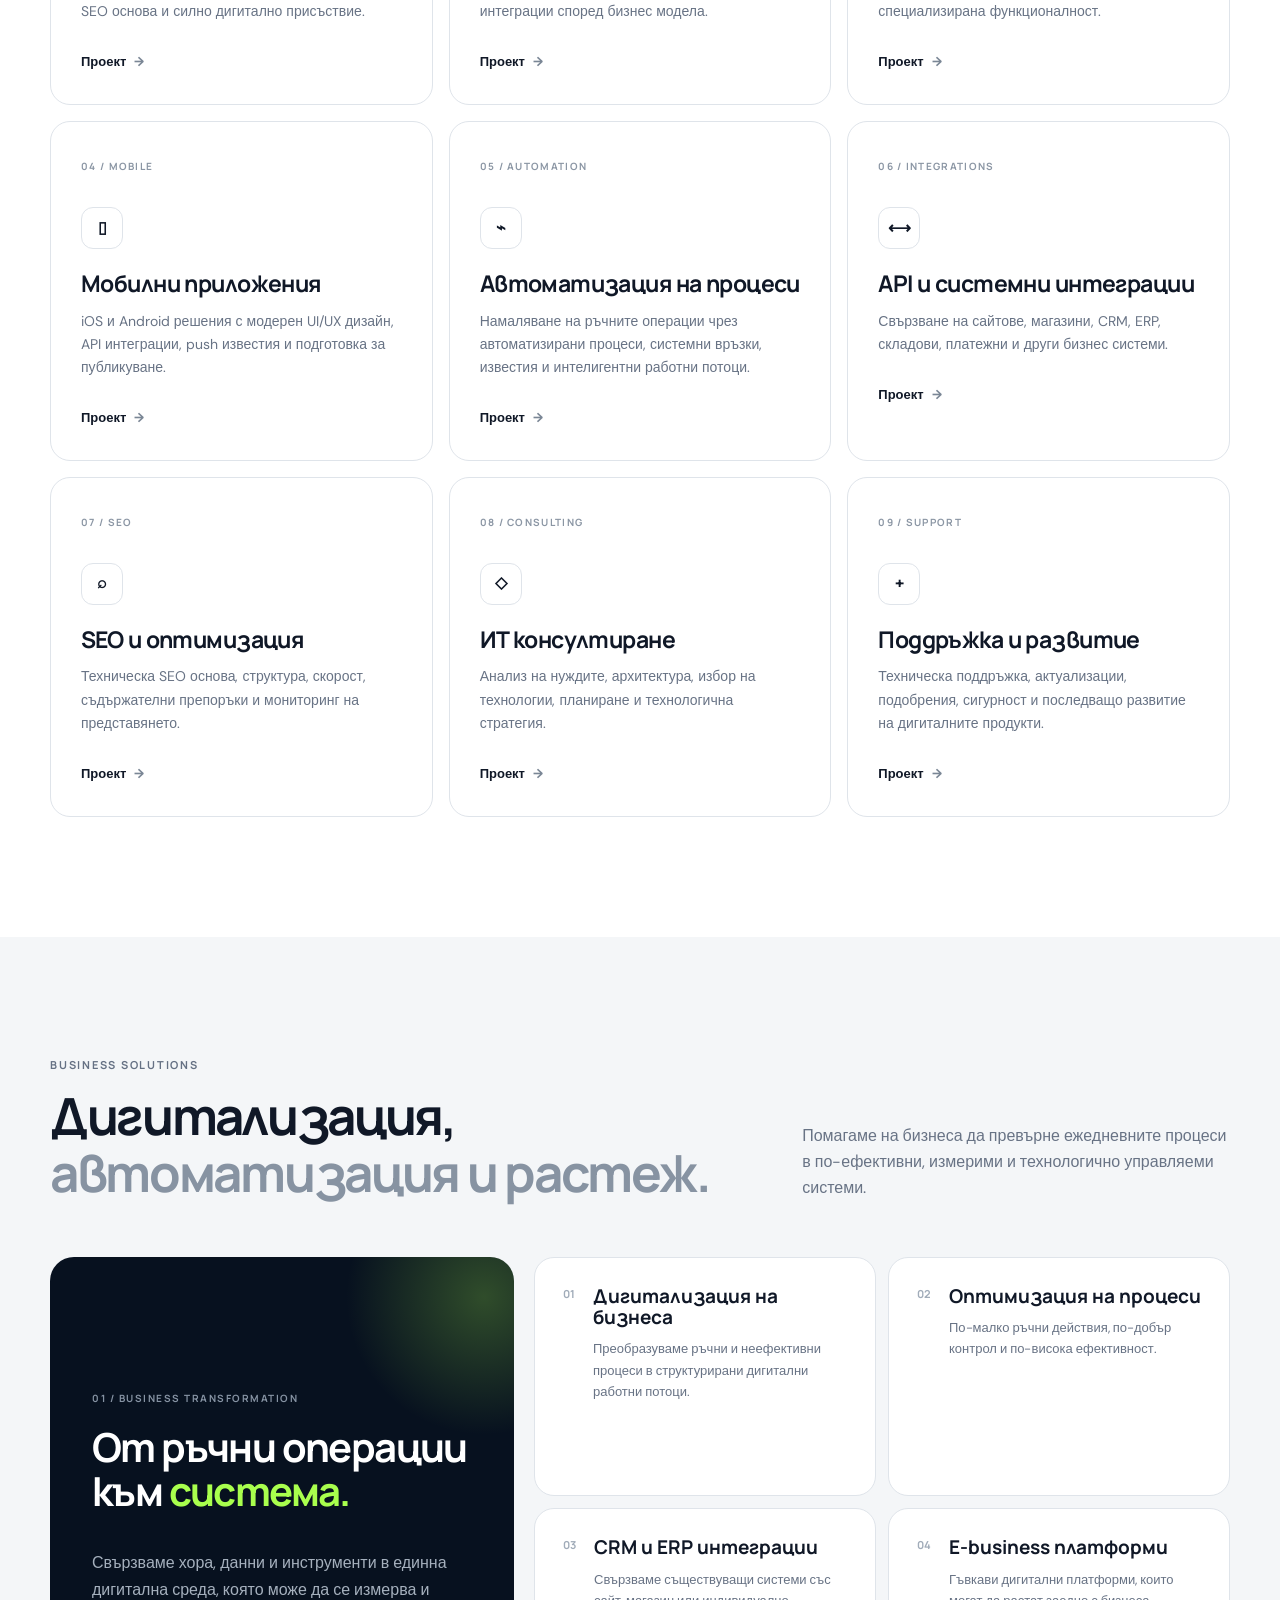
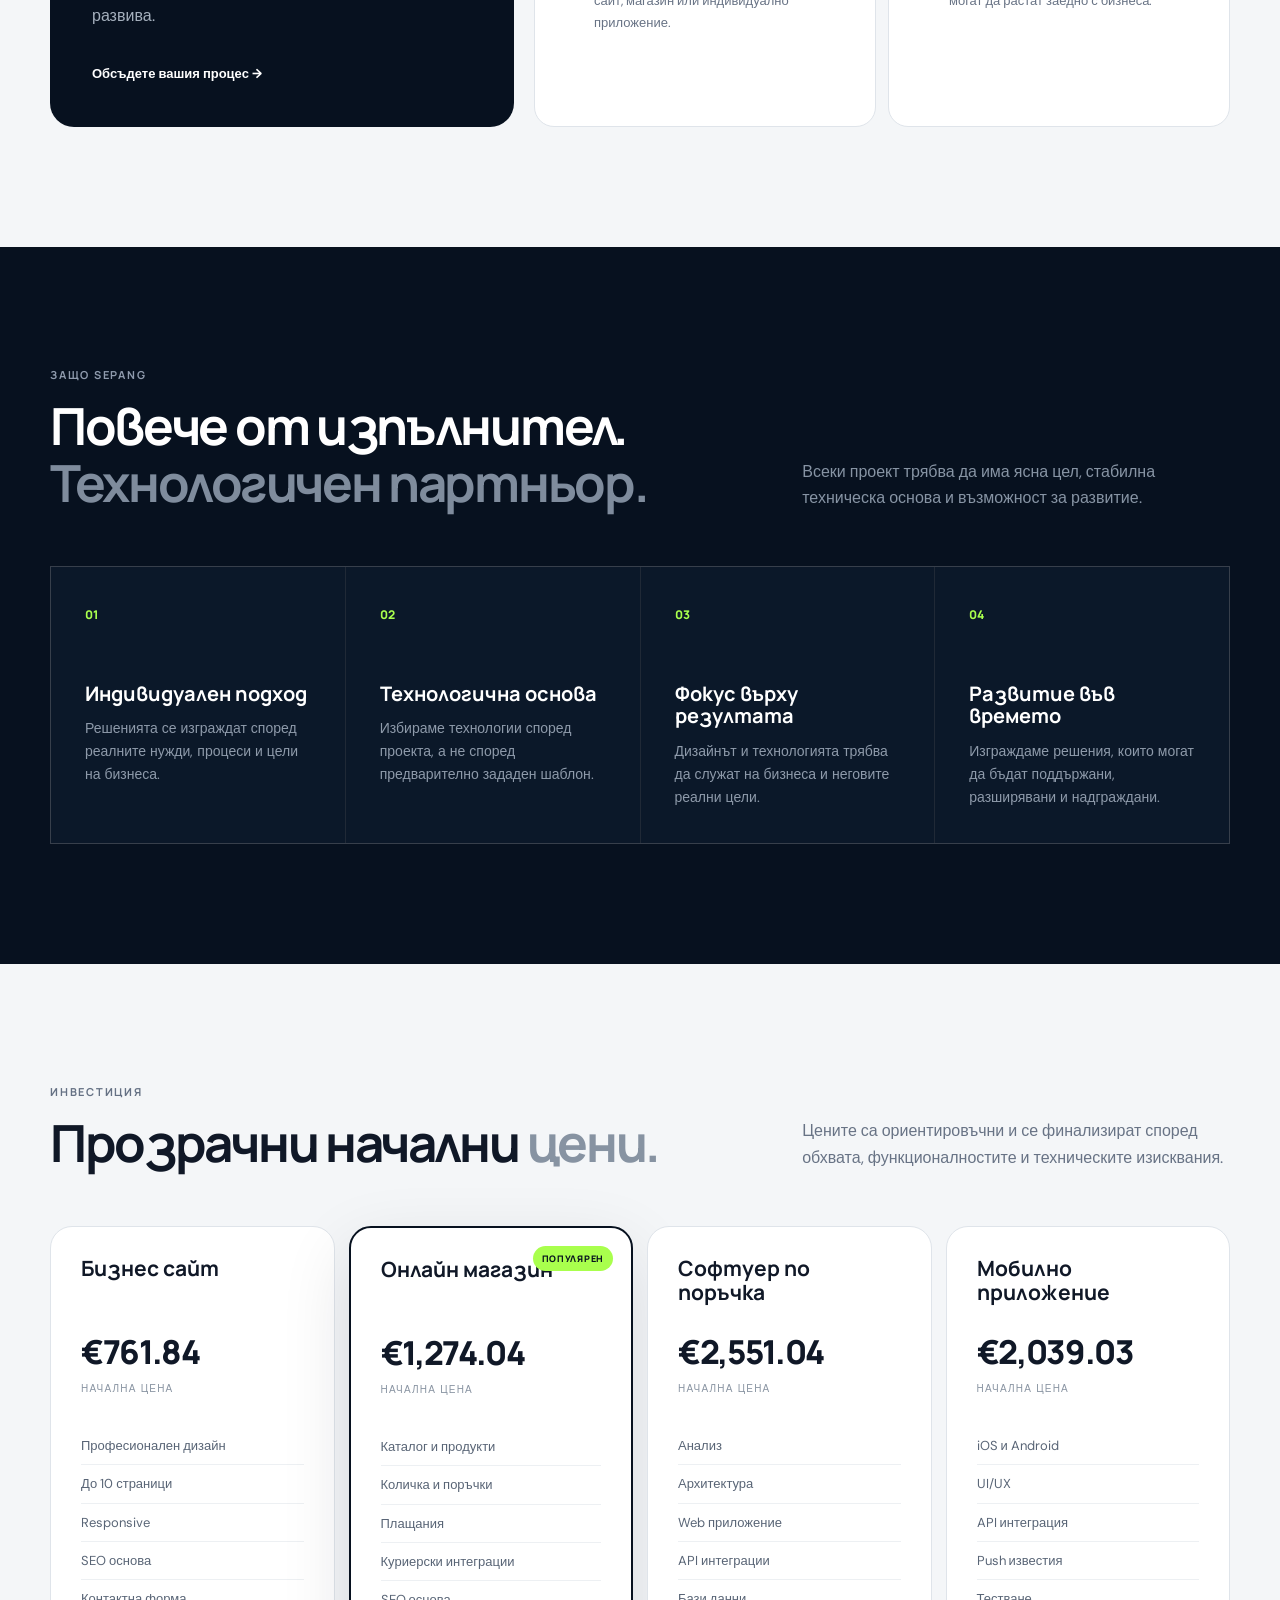
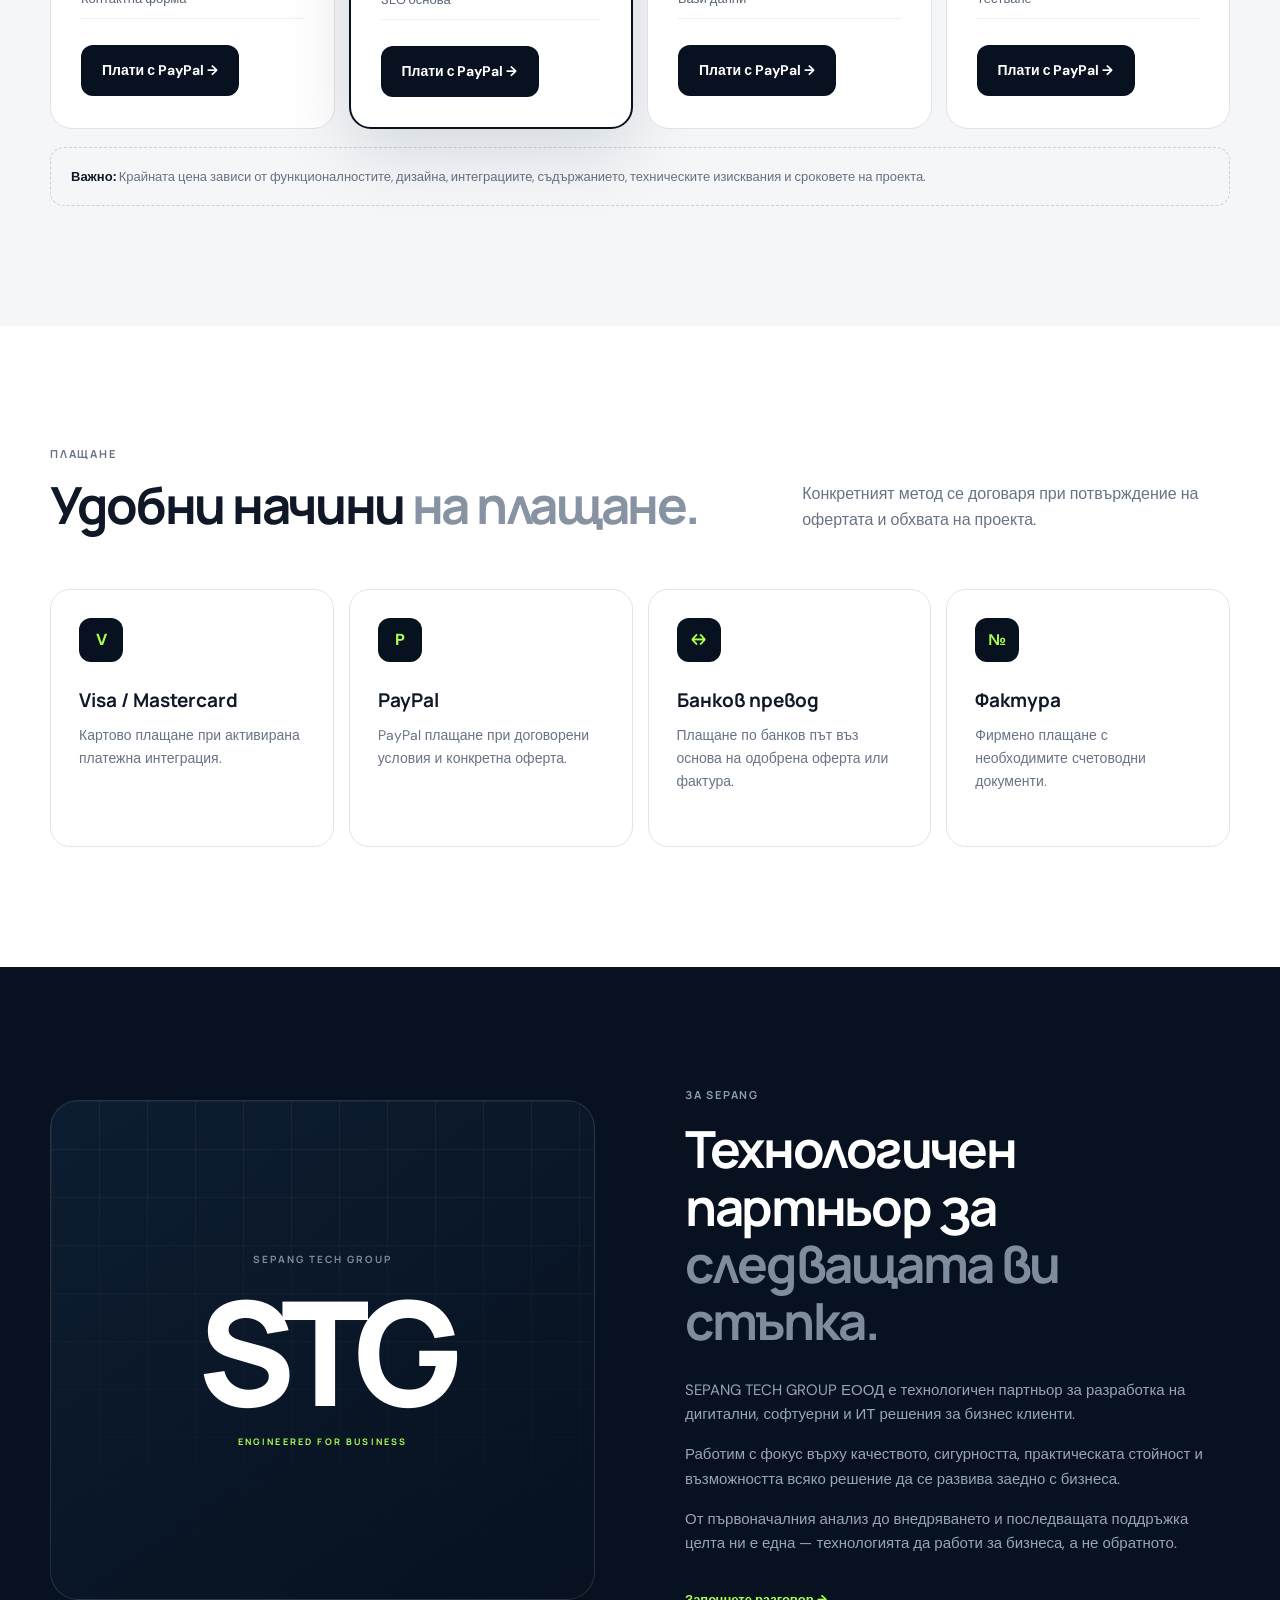
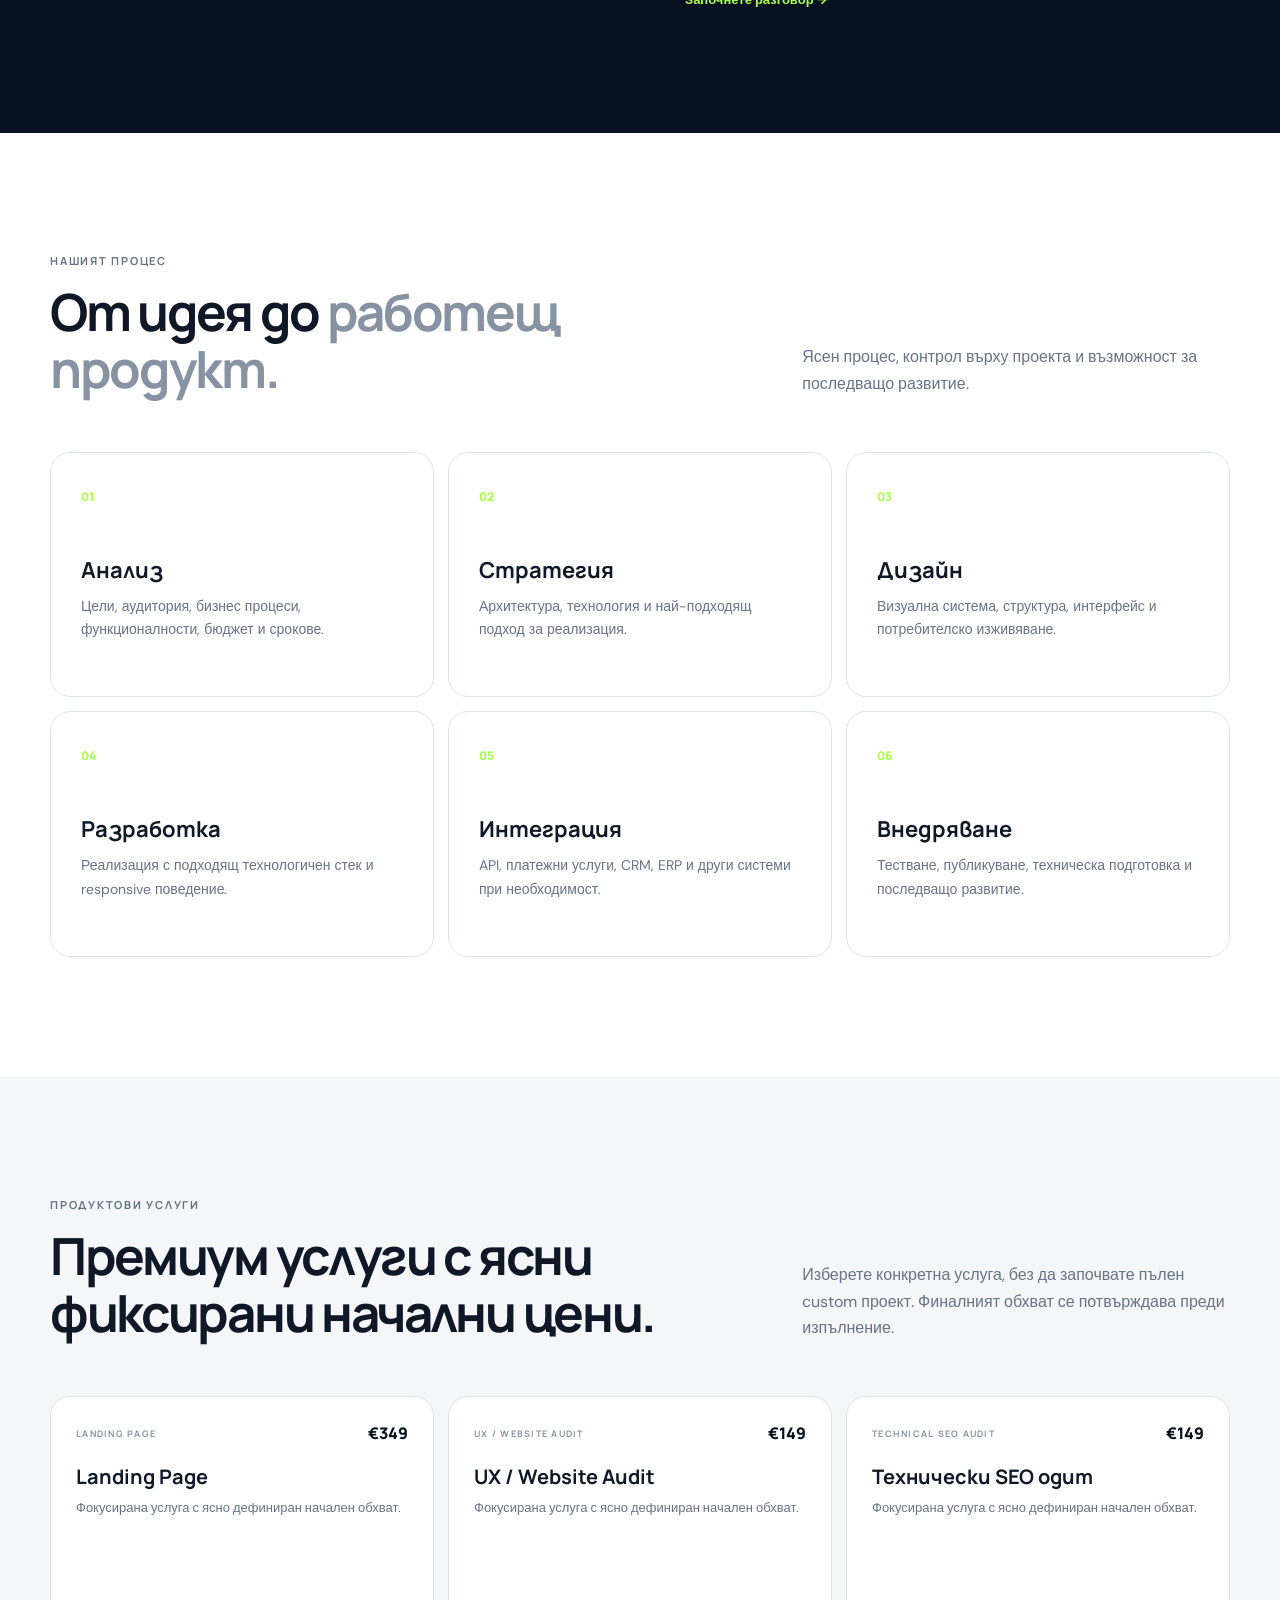
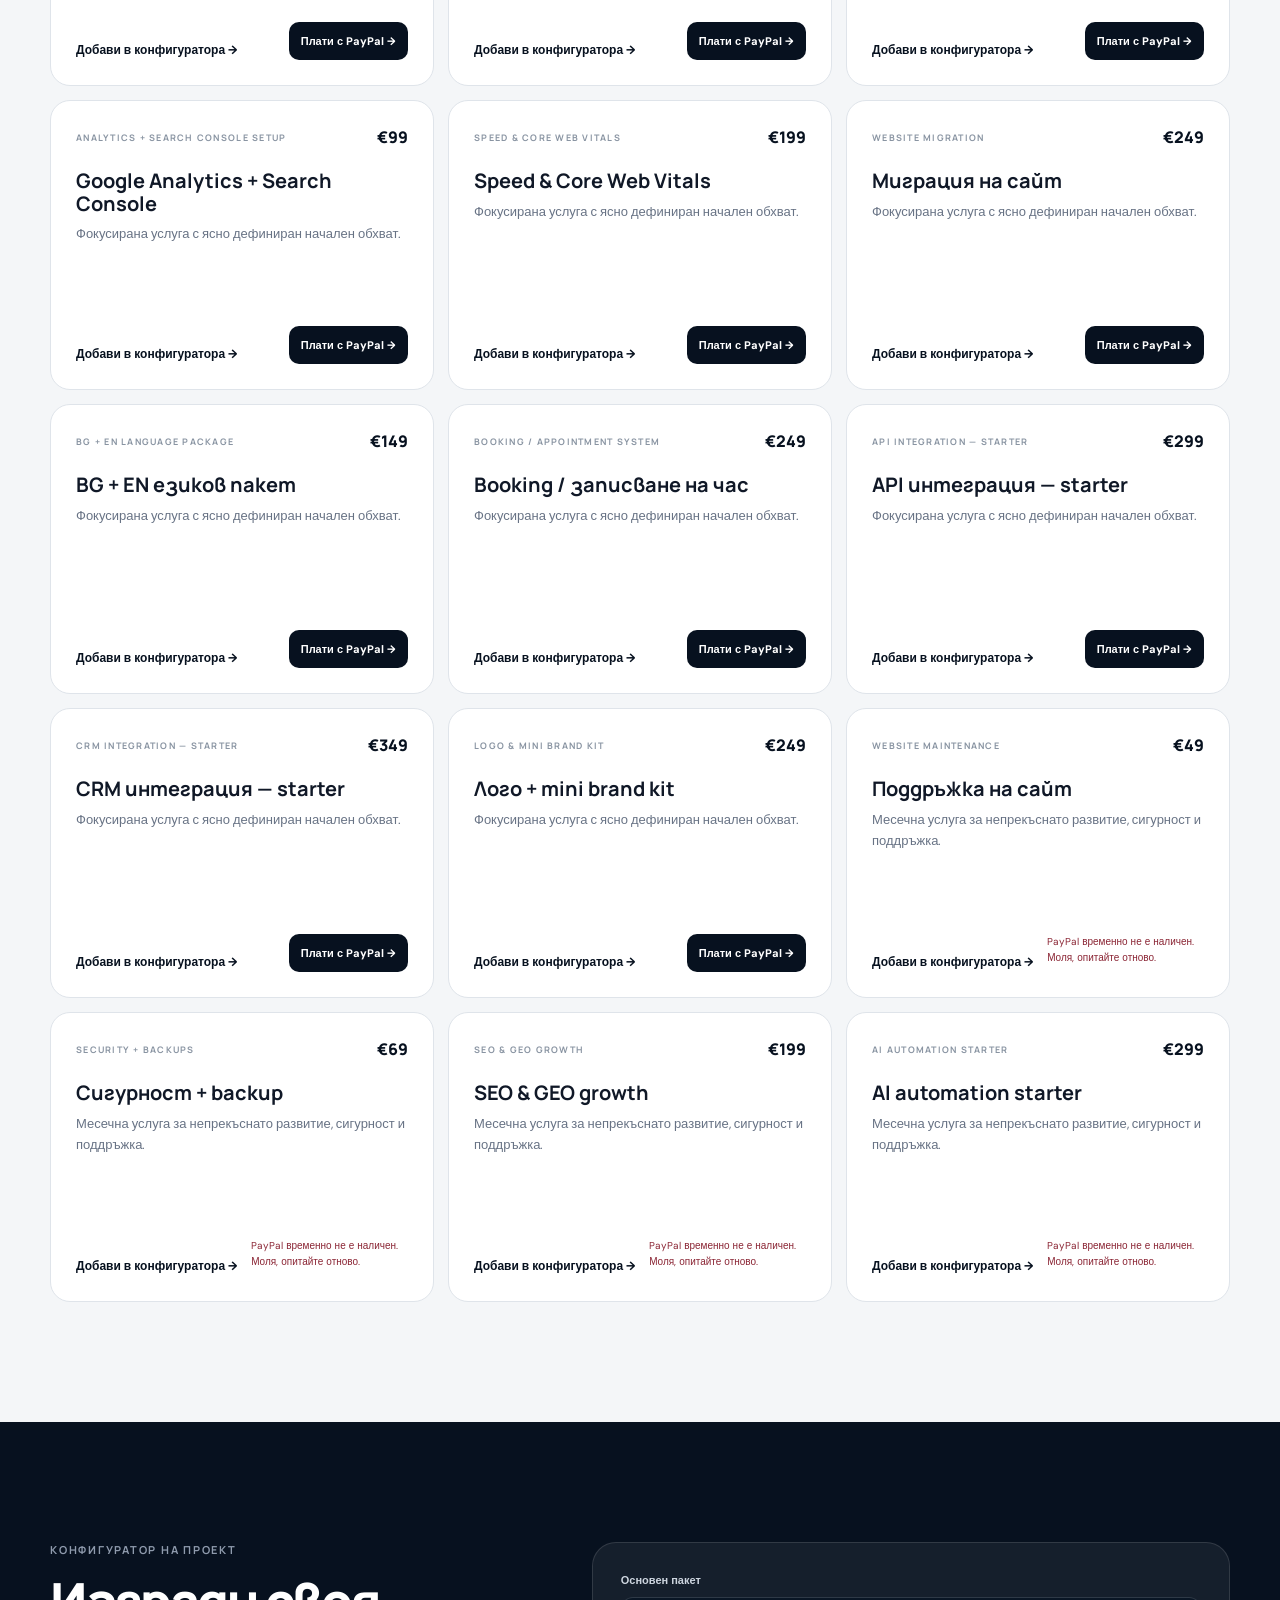
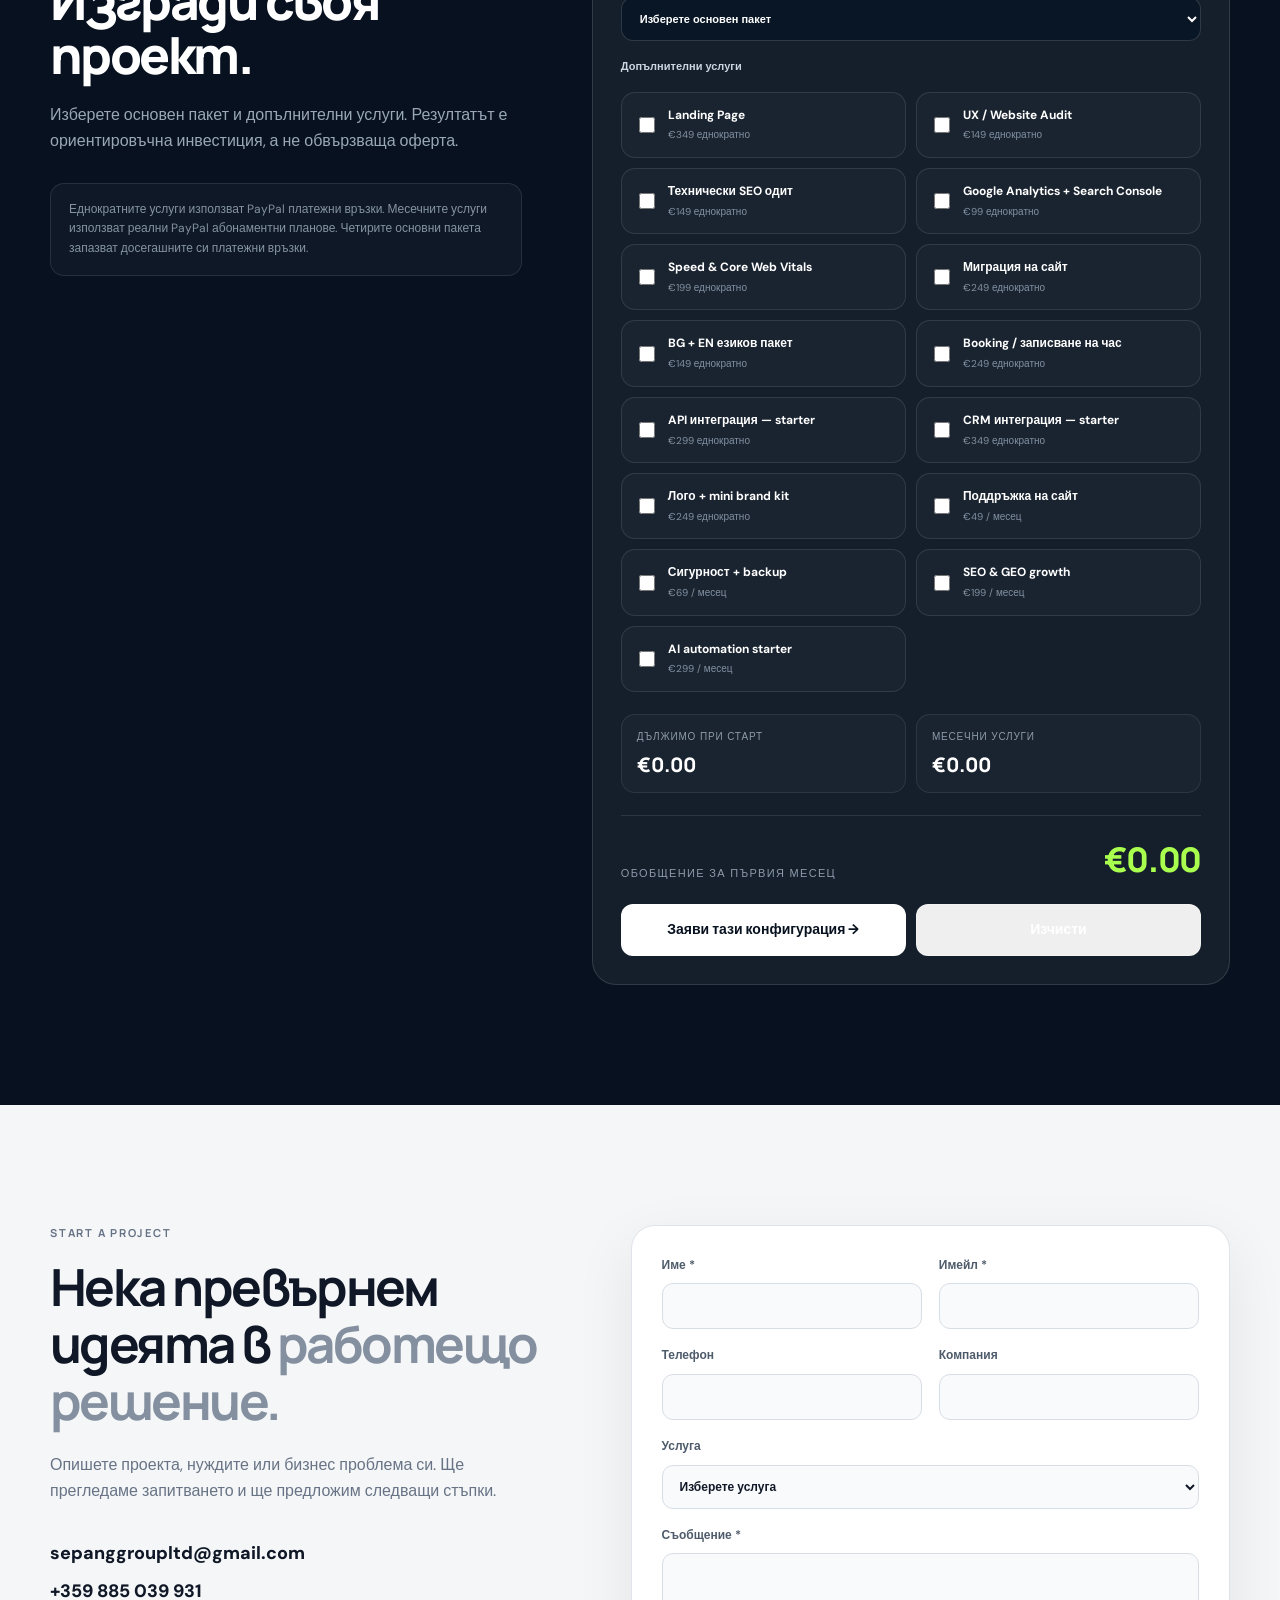
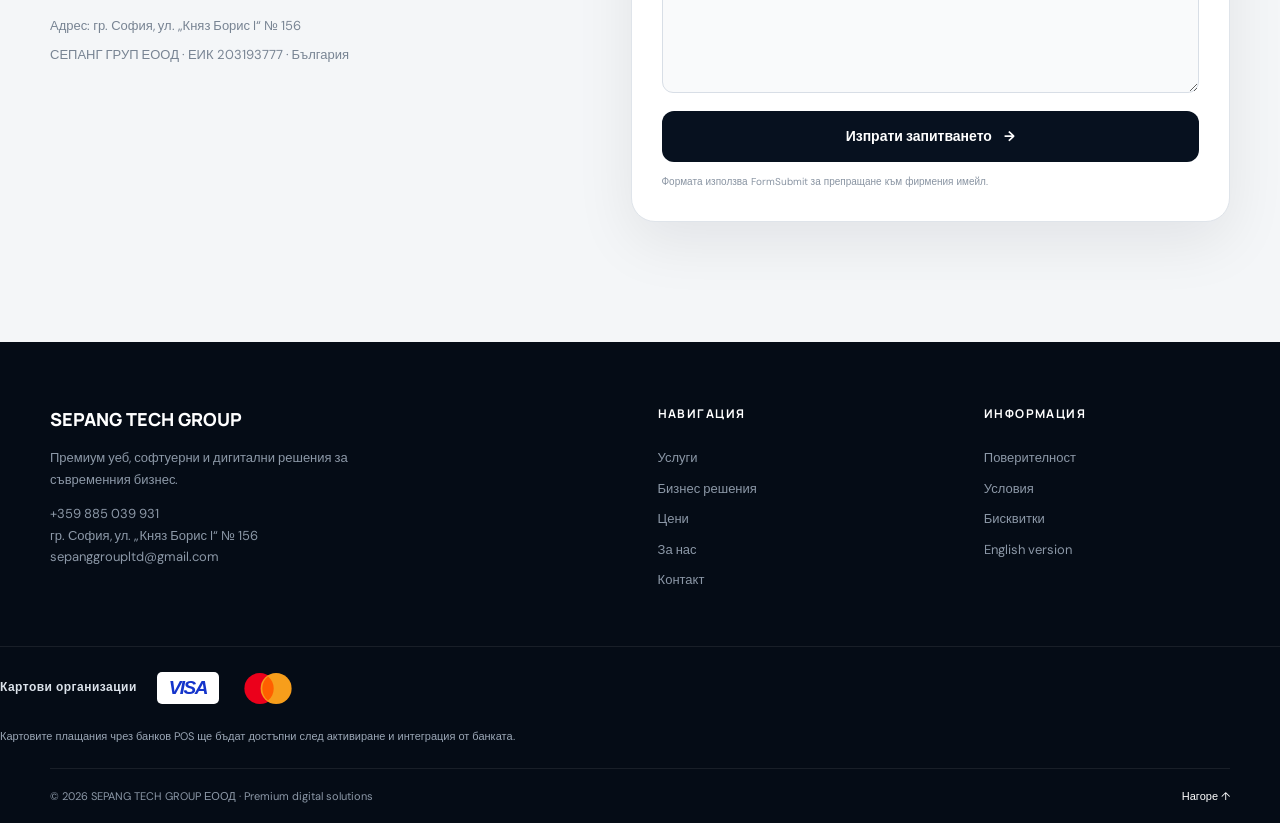
==== commit 1e10dc8e: "Add SEPANG GROUP contact details to Bulgarian site" ====
--- a/index.html
+++ b/index.html
@@ -14,7 +14,7 @@
 <link rel="preconnect" href="https://fonts.gstatic.com" crossorigin>
 <link href="https://fonts.googleapis.com/css2?family=DM+Sans:wght@400;500;600;700&family=Manrope:wght@600;700;800&display=swap" rel="stylesheet">
 <link rel="stylesheet" href="style.css">
-<script type="application/ld+json">{"@context":"https://schema.org","@type":"Organization","name":"СЕПАНГ ГРУП ЕООД","alternateName":"SEPANG TECH GROUP","email":"sepanggroupltd@gmail.com","identifier":{"@type":"PropertyValue","propertyID":"ЕИК","value":"203193777"},"areaServed":"BG","url":"https://wagner-bg.shop/"}</script>
+<script type="application/ld+json">{"@context":"https://schema.org","@type":"Organization","name":"СЕПАНГ ГРУП ЕООД","alternateName":"SEPANG TECH GROUP","email":"sepanggroupltd@gmail.com","telephone":"+359885039931","address":{"@type":"PostalAddress","streetAddress":"ул. Княз Борис I № 156","addressLocality":"София","addressCountry":"BG"},"identifier":{"@type":"PropertyValue","propertyID":"ЕИК","value":"203193777"},"areaServed":"BG","url":"https://wagner-bg.shop/"}</script>
 </head>
 <body id="top">
 <div class="topbar"><div class="wrap topbar-inner"><span>SEPANG TECH GROUP · DIGITAL & IT SOLUTIONS</span><a href="mailto:sepanggroupltd@gmail.com">sepanggroupltd@gmail.com</a></div></div>
@@ -30,9 +30,9 @@
 <section id="payments" class="section"><div class="wrap"><div class="section-head reveal"><div><div class="eyebrow dark-text">Плащане</div><h2>Удобни начини <span>на плащане.</span></h2></div><p>Конкретният метод се договаря при потвърждение на офертата и обхвата на проекта.</p></div><div class="payment-grid"><article class="payment-card reveal"><div class="payment-icon">V</div><h3>Visa / Mastercard</h3><p>Картово плащане при активирана платежна интеграция.</p></article><article class="payment-card reveal"><div class="payment-icon">P</div><h3>PayPal</h3><p>PayPal плащане при договорени условия и конкретна оферта.</p></article><article class="payment-card reveal"><div class="payment-icon">↔</div><h3>Банков превод</h3><p>Плащане по банков път въз основа на одобрена оферта или фактура.</p></article><article class="payment-card reveal"><div class="payment-icon">№</div><h3>Фактура</h3><p>Фирмено плащане с необходимите счетоводни документи.</p></article></div></div></section>
 <section id="about" class="section dark-section about-section"><div class="wrap split"><div class="visual reveal"><div class="visual-grid"></div><span>SEPANG TECH GROUP</span><b>STG</b><small>ENGINEERED FOR BUSINESS</small></div><div class="reveal"><div class="eyebrow">За SEPANG</div><h2>Технологичен партньор за <span>следващата ви стъпка.</span></h2><p>SEPANG TECH GROUP ЕООД е технологичен партньор за разработка на дигитални, софтуерни и ИТ решения за бизнес клиенти.</p><p>Работим с фокус върху качеството, сигурността, практическата стойност и възможността всяко решение да се развива заедно с бизнеса.</p><p>От първоначалния анализ до внедряването и последващата поддръжка целта ни е една — технологията да работи за бизнеса, а не обратното.</p><a class="text-link light-link" href="#contact">Започнете разговор →</a></div></div></section>
 <section id="process" class="section"><div class="wrap"><div class="section-head reveal"><div><div class="eyebrow dark-text">Нашият процес</div><h2>От идея до <span>работещ продукт.</span></h2></div><p>Ясен процес, контрол върху проекта и възможност за последващо развитие.</p></div><div class="process-grid"><article class="process-card reveal"><b>01</b><h3>Анализ</h3><p>Цели, аудитория, бизнес процеси, функционалности, бюджет и срокове.</p></article><article class="process-card reveal"><b>02</b><h3>Стратегия</h3><p>Архитектура, технология и най-подходящ подход за реализация.</p></article><article class="process-card reveal"><b>03</b><h3>Дизайн</h3><p>Визуална система, структура, интерфейс и потребителско изживяване.</p></article><article class="process-card reveal"><b>04</b><h3>Разработка</h3><p>Реализация с подходящ технологичен стек и responsive поведение.</p></article><article class="process-card reveal"><b>05</b><h3>Интеграция</h3><p>API, платежни услуги, CRM, ERP и други системи при необходимост.</p></article><article class="process-card reveal"><b>06</b><h3>Внедряване</h3><p>Тестване, публикуване, техническа подготовка и последващо развитие.</p></article></div></div></section>
-<section id="contact" class="section section-soft contact-section"><div class="wrap contact-grid"><div class="reveal"><div class="eyebrow dark-text">START A PROJECT</div><h2>Нека превърнем идеята в <span>работещо решение.</span></h2><p>Опишете проекта, нуждите или бизнес проблема си. Ще прегледаме запитването и ще предложим следващи стъпки.</p><div class="contact-details"><a href="mailto:sepanggroupltd@gmail.com">sepanggroupltd@gmail.com</a><span>България · ЕИК 203193777</span></div></div><form class="contact-form reveal" action="https://formsubmit.co/sepanggroupltd@gmail.com" method="POST"><input type="hidden" name="_subject" value="Ново запитване от SEPANG TECH GROUP"><input type="hidden" name="_template" value="table"><input type="hidden" name="_next" value="https://wagner-bg.shop/thanks.html"><input type="hidden" name="_captcha" value="true"><div class="formgrid"><label>Име *<input name="name" autocomplete="name" required></label><label>Имейл *<input name="email" type="email" autocomplete="email" required></label><label>Телефон<input name="phone" type="tel" autocomplete="tel"></label><label>Компания<input name="company" autocomplete="organization"></label><label class="full">Услуга<select name="service"><option value="">Изберете услуга</option><option>Уеб сайт</option><option>Онлайн магазин</option><option>Софтуер по поръчка</option><option>Мобилно приложение</option><option>Дигитализация на бизнеса</option><option>Автоматизация на процеси</option><option>API и системни интеграции</option><option>CRM / ERP интеграция</option><option>SEO и оптимизация</option><option>ИТ консултиране</option><option>Поддръжка и развитие</option></select></label><label class="full">Съобщение *<textarea name="message" required></textarea></label></div><button class="btn btn-dark full" type="submit">Изпрати запитването <span>→</span></button><small>Формата използва FormSubmit за препращане към фирмения имейл.</small></form></div></section>
+<section id="contact" class="section section-soft contact-section"><div class="wrap contact-grid"><div class="reveal"><div class="eyebrow dark-text">START A PROJECT</div><h2>Нека превърнем идеята в <span>работещо решение.</span></h2><p>Опишете проекта, нуждите или бизнес проблема си. Ще прегледаме запитването и ще предложим следващи стъпки.</p><div class="contact-details"><a href="mailto:sepanggroupltd@gmail.com">sepanggroupltd@gmail.com</a><a href="tel:+359885039931">+359 885 039 931</a><span>Адрес: гр. София, ул. „Княз Борис I“ № 156</span><span>СЕПАНГ ГРУП ЕООД · ЕИК 203193777 · България</span></div></div><form class="contact-form reveal" action="https://formsubmit.co/sepanggroupltd@gmail.com" method="POST"><input type="hidden" name="_subject" value="Ново запитване от SEPANG TECH GROUP"><input type="hidden" name="_template" value="table"><input type="hidden" name="_next" value="https://wagner-bg.shop/thanks.html"><input type="hidden" name="_captcha" value="true"><div class="formgrid"><label>Име *<input name="name" autocomplete="name" required></label><label>Имейл *<input name="email" type="email" autocomplete="email" required></label><label>Телефон<input name="phone" type="tel" autocomplete="tel"></label><label>Компания<input name="company" autocomplete="organization"></label><label class="full">Услуга<select name="service"><option value="">Изберете услуга</option><option>Уеб сайт</option><option>Онлайн магазин</option><option>Софтуер по поръчка</option><option>Мобилно приложение</option><option>Дигитализация на бизнеса</option><option>Автоматизация на процеси</option><option>API и системни интеграции</option><option>CRM / ERP интеграция</option><option>SEO и оптимизация</option><option>ИТ консултиране</option><option>Поддръжка и развитие</option></select></label><label class="full">Съобщение *<textarea name="message" required></textarea></label></div><button class="btn btn-dark full" type="submit">Изпрати запитването <span>→</span></button><small>Формата използва FormSubmit за препращане към фирмения имейл.</small></form></div></section>
 </main>
-<footer><div class="wrap footer-grid"><div><a class="footer-brand" href="#top">SEPANG TECH GROUP</a><p>Премиум уеб, софтуерни и дигитални решения за съвременния бизнес.</p></div><div><h4>Навигация</h4><a href="#services">Услуги</a><a href="#solutions">Бизнес решения</a><a href="#pricing">Цени</a><a href="#about">За нас</a><a href="#contact">Контакт</a></div><div><h4>Информация</h4><a href="privacy.html">Поверителност</a><a href="terms.html">Условия</a><a href="cookies.html">Бисквитки</a><a href="en.html">English version</a></div></div><div class="footer-payment-brands" aria-label="Картови организации"><span class="footer-payment-label">Картови организации</span><div class="card-brand-logos"><span class="card-logo card-logo-visa" role="img" aria-label="Visa">VISA</span><svg class="card-logo-mastercard" role="img" aria-label="Mastercard" viewBox="0 0 84 52" xmlns="http://www.w3.org/2000/svg"><circle cx="31" cy="26" r="21" fill="#EB001B"/><circle cx="53" cy="26" r="21" fill="#F79E1B"/><path d="M42 9.7a21 21 0 0 1 0 32.6 21 21 0 0 1 0-32.6Z" fill="#FF5F00"/></svg></div><small>Картовите плащания чрез банков POS ще бъдат достъпни след активиране и интеграция от банката.</small></div><div class="wrap footer-bottom"><span>© 2026 SEPANG TECH GROUP ЕООД · Premium digital solutions</span><a href="#top">Нагоре ↑</a></div></footer>
+<footer><div class="wrap footer-grid"><div><a class="footer-brand" href="#top">SEPANG TECH GROUP</a><p>Премиум уеб, софтуерни и дигитални решения за съвременния бизнес.</p><p><a href="tel:+359885039931">+359 885 039 931</a><br>гр. София, ул. „Княз Борис I“ № 156<br><a href="mailto:sepanggroupltd@gmail.com">sepanggroupltd@gmail.com</a></p></div><div><h4>Навигация</h4><a href="#services">Услуги</a><a href="#solutions">Бизнес решения</a><a href="#pricing">Цени</a><a href="#about">За нас</a><a href="#contact">Контакт</a></div><div><h4>Информация</h4><a href="privacy.html">Поверителност</a><a href="terms.html">Условия</a><a href="cookies.html">Бисквитки</a><a href="en.html">English version</a></div></div><div class="footer-payment-brands" aria-label="Картови организации"><span class="footer-payment-label">Картови организации</span><div class="card-brand-logos"><span class="card-logo card-logo-visa" role="img" aria-label="Visa">VISA</span><svg class="card-logo-mastercard" role="img" aria-label="Mastercard" viewBox="0 0 84 52" xmlns="http://www.w3.org/2000/svg"><circle cx="31" cy="26" r="21" fill="#EB001B"/><circle cx="53" cy="26" r="21" fill="#F79E1B"/><path d="M42 9.7a21 21 0 0 1 0 32.6 21 21 0 0 1 0-32.6Z" fill="#FF5F00"/></svg></div><small>Картовите плащания чрез банков POS ще бъдат достъпни след активиране и интеграция от банката.</small></div><div class="wrap footer-bottom"><span>© 2026 SEPANG TECH GROUP ЕООД · Premium digital solutions</span><a href="#top">Нагоре ↑</a></div></footer>
 <script src="app.js" defer></script>
 </body>
 </html>
--- a/style.css
+++ b/style.css
@@ -1 +1,10 @@
-:root{--navy:#07111f;--navy2:#0b1829;--ink:#101827;--muted:#687385;--line:#dfe4ea;--soft:#f4f6f8;--white:#fff;--accent:#a9ff4d;--accent2:#d8ffad;--shadow:0 24px 70px rgba(7,17,31,.12);--radius:24px;--container:1180px}*{box-sizing:border-box}html{scroll-behavior:smooth}body{margin:0;color:var(--ink);background:#fff;font-family:"DM Sans",sans-serif;line-height:1.65}a{color:inherit;text-decoration:none}button,input,textarea,select{font:inherit}img{max-width:100%}.wrap{width:min(calc(100% - 48px),var(--container));margin:auto}.topbar{background:#050c16;color:#aeb8c5;font-size:12px;letter-spacing:.08em}.topbar-inner{height:36px;display:flex;align-items:center;justify-content:space-between}.topbar a{color:#fff}.site-header{position:sticky;top:0;z-index:50;background:rgba(7,17,31,.9);backdrop-filter:blur(18px);border-bottom:1px solid rgba(255,255,255,.08)}.nav{height:78px;display:flex;align-items:center;gap:24px}.brand{display:flex;align-items:center;gap:12px;margin-right:auto}.brand-mark{width:40px;height:40px;border-radius:12px;background:var(--accent);color:var(--navy);display:grid;place-items:center;font:800 14px Manrope}.brand strong,.brand small{display:block}.brand strong{color:#fff;font:800 14px Manrope;letter-spacing:.02em}.brand small{color:#8e9aab;font-size:10px;letter-spacing:.14em;margin-top:1px}.nav nav{display:flex;gap:22px}.nav nav a,.lang{color:#c9d1dc;font-size:13px;font-weight:600}.nav nav a:hover,.lang:hover{color:var(--accent)}.lang{padding:8px 4px}.menu{display:none;background:none;border:0}.btn{display:inline-flex;align-items:center;justify-content:center;gap:12px;border:1px solid transparent;padding:13px 20px;border-radius:12px;font-weight:700;font-size:14px;transition:.25s ease;cursor:pointer}.btn:hover{transform:translateY(-2px)}.btn-light{background:#fff;color:var(--navy)}.btn-light:hover{box-shadow:0 12px 30px rgba(255,255,255,.16)}.btn-outline{border-color:rgba(255,255,255,.25);color:#fff}.btn-outline:hover{border-color:var(--accent);color:var(--accent)}.btn-dark{background:var(--navy);color:#fff}.btn-dark:hover{background:#13243a;box-shadow:0 12px 30px rgba(7,17,31,.16)}.full{width:100%}.hero{position:relative;overflow:hidden;background:var(--navy);color:#fff;padding:110px 0 0;min-height:720px}.hero:after{content:"";position:absolute;inset:auto 0 0;height:1px;background:rgba(255,255,255,.1)}.hero-glow{position:absolute;border-radius:50%;filter:blur(2px);opacity:.28}.hero-glow-a{width:520px;height:520px;background:radial-gradient(circle,var(--accent),transparent 68%);right:-200px;top:-220px}.hero-glow-b{width:360px;height:360px;background:radial-gradient(circle,#4d9dff,transparent 68%);left:-240px;bottom:20px;opacity:.13}.hero-grid{display:grid;grid-template-columns:1.05fr .95fr;gap:80px;align-items:center;position:relative;z-index:2}.eyebrow{font:700 11px Manrope;letter-spacing:.16em;text-transform:uppercase;color:#8f9bad;display:flex;align-items:center;gap:10px}.dark-text{color:#657184}.pulse{width:7px;height:7px;background:var(--accent);border-radius:50%;box-shadow:0 0 0 6px rgba(169,255,77,.1)}h1,h2,h3,h4{font-family:Manrope,sans-serif;line-height:1.12;margin:0}h1{font-size:clamp(48px,6vw,82px);letter-spacing:-.055em;margin:22px 0 24px;max-width:760px}h1 em{font-style:normal;color:var(--accent)}.hero-lead{font-size:18px;color:#aeb8c5;max-width:650px;margin:0}.actions{display:flex;gap:12px;margin-top:34px}.meta{display:flex;flex-wrap:wrap;gap:25px;margin-top:52px;padding-top:24px;border-top:1px solid rgba(255,255,255,.12);color:#8794a5;font-size:12px}.meta b{color:#fff;margin-right:7px}.dashboard{border:1px solid rgba(255,255,255,.14);border-radius:26px;background:linear-gradient(145deg,rgba(255,255,255,.09),rgba(255,255,255,.025));padding:30px;box-shadow:0 35px 90px rgba(0,0,0,.24)}.dash-top{display:flex;justify-content:space-between;align-items:center}.dash-top small{color:#8d99a9;font-size:10px;letter-spacing:.15em}.dash-top i{font-style:normal;color:var(--accent);font-size:10px;font-weight:800;letter-spacing:.12em}.dash-line{height:1px;background:rgba(255,255,255,.12);margin:25px 0}.dash-kicker{display:block;color:#9ca8b7;font-size:14px}.dashboard>strong{display:block;font:800 34px Manrope;letter-spacing:-.035em;margin-top:5px}.dashboard>p{color:#7f8c9d;font-size:13px;margin:14px 0 28px}.dash-grid{display:grid;grid-template-columns:1fr 1fr;border:1px solid rgba(255,255,255,.1);border-radius:18px;overflow:hidden}.dash-grid div{padding:20px;border:1px solid rgba(255,255,255,.07);display:flex;justify-content:space-between;gap:12px;color:#a9b4c1;font-size:11px;letter-spacing:.07em}.dash-grid b{color:#fff}.dash-status{margin-top:18px;font-size:10px;letter-spacing:.12em;color:#7d8998;display:flex;align-items:center;gap:9px}.status-dot{width:6px;height:6px;background:var(--accent);border-radius:50%}.hero-bottom{margin-top:90px;border-top:1px solid rgba(255,255,255,.08)}.trust-row{display:flex;justify-content:space-between;gap:20px;padding:20px 0;color:#657285;font:700 10px Manrope;letter-spacing:.16em}.section{padding:120px 0}.section-soft{background:var(--soft)}.section-head{display:grid;grid-template-columns:1.1fr .7fr;gap:80px;align-items:end;margin-bottom:55px}.section-head h2{font-size:clamp(38px,4vw,58px);letter-spacing:-.045em;margin-top:15px}.section-head h2 span{color:#8793a2}.section-head>p{margin:0;color:var(--muted);font-size:16px}.service-grid{display:grid;grid-template-columns:repeat(3,1fr);gap:16px}.service-card,.payment-card,.process-card{border:1px solid var(--line);border-radius:20px;background:#fff;padding:30px;transition:.3s ease;position:relative}.service-card:hover,.payment-card:hover,.process-card:hover{transform:translateY(-6px);box-shadow:var(--shadow);border-color:#cfd6df}.service-card small{color:#8b96a4;font:700 10px Manrope;letter-spacing:.13em}.icon{margin:28px 0 22px;width:42px;height:42px;border:1px solid var(--line);border-radius:12px;display:grid;place-items:center;font-weight:800}.service-card h3{font-size:23px;letter-spacing:-.025em}.service-card p,.payment-card p,.process-card p{color:var(--muted);font-size:14px;margin:13px 0 25px}.service-card>a{font-size:13px;font-weight:800}.service-card>a span{margin-left:5px;color:#7a8695}.solution-layout{display:grid;grid-template-columns:.8fr 1.2fr;gap:20px}.solution-feature{background:var(--navy);border-radius:24px;padding:42px;color:#fff;min-height:470px;display:flex;flex-direction:column;justify-content:flex-end;position:relative;overflow:hidden}.solution-feature:before{content:"";position:absolute;width:300px;height:300px;border-radius:50%;background:radial-gradient(circle,rgba(169,255,77,.25),transparent 65%);right:-120px;top:-110px}.solution-feature>*{position:relative}.solution-feature>span{font:700 10px Manrope;letter-spacing:.15em;color:#8693a3}.solution-feature h3{font-size:40px;letter-spacing:-.04em;margin:20px 0}.solution-feature em{color:var(--accent);font-style:normal}.solution-feature p{color:#a5b0bd;max-width:450px}.text-link{display:inline-block;margin-top:18px;font-size:13px;font-weight:800}.solution-list{display:grid;grid-template-columns:1fr 1fr;gap:12px}.solution-list article{background:#fff;border:1px solid var(--line);border-radius:20px;padding:28px;display:flex;gap:18px}.solution-list b{color:#a1acb9;font:700 11px Manrope}.solution-list h3{font-size:19px}.solution-list p{color:var(--muted);font-size:13px;margin:10px 0 0}.dark-section{background:var(--navy);color:#fff}.dark-head h2 span{color:#7f8c9d}.dark-head>p{color:#8794a4}.why-grid{display:grid;grid-template-columns:repeat(4,1fr);gap:1px;border:1px solid rgba(255,255,255,.1);background:rgba(255,255,255,.1)}.why-card{padding:34px;background:var(--navy2);min-height:270px}.why-card b,.process-card>b{color:var(--accent);font:800 12px Manrope}.why-card h3{font-size:20px;margin:55px 0 12px}.why-card p{color:#8e9aaa;font-size:14px;margin:0}.price-grid{display:grid;grid-template-columns:repeat(4,1fr);gap:14px}.price-card{background:#fff;border:1px solid var(--line);border-radius:22px;padding:30px;position:relative}.price-card.featured{border:2px solid var(--navy);box-shadow:var(--shadow)}.tag{position:absolute;right:18px;top:18px;background:var(--accent);color:var(--navy);padding:6px 9px;border-radius:99px;font:800 9px Manrope;letter-spacing:.08em}.price-card h3{font-size:21px;min-height:48px}.price{font:800 33px Manrope;letter-spacing:-.04em;margin-top:24px}.price-note{font-size:10px;color:#8994a2;text-transform:uppercase;letter-spacing:.12em}.price-card ul{list-style:none;padding:0;margin:26px 0;min-height:138px}.price-card li{font-size:13px;color:#596576;padding:8px 0;border-bottom:1px solid #edf0f3}.note{margin-top:18px;padding:18px 20px;border:1px dashed #c9d0d9;border-radius:14px;color:#667283;font-size:13px}.note b{color:var(--ink)}.payment-grid{display:grid;grid-template-columns:repeat(4,1fr);gap:15px}.payment-card{padding:28px}.payment-icon{width:44px;height:44px;border-radius:12px;background:var(--navy);color:var(--accent);display:grid;place-items:center;font-weight:800;margin-bottom:28px}.payment-card h3{font-size:19px}.about-section{overflow:hidden}.split{display:grid;grid-template-columns:1fr 1fr;gap:90px;align-items:center}.split h2{font-size:clamp(38px,4vw,58px);letter-spacing:-.045em;margin:18px 0 28px}.split h2 span{color:#7f8c9d}.split p{color:#98a5b5;font-size:15px;max-width:600px}.light-link{color:var(--accent)}.visual{min-height:500px;border:1px solid rgba(255,255,255,.12);border-radius:28px;display:flex;flex-direction:column;align-items:center;justify-content:center;position:relative;overflow:hidden;background:linear-gradient(145deg,#0d1d31,#07111f)}.visual-grid{position:absolute;inset:0;background-image:linear-gradient(rgba(255,255,255,.05) 1px,transparent 1px),linear-gradient(90deg,rgba(255,255,255,.05) 1px,transparent 1px);background-size:48px 48px;mask-image:linear-gradient(to bottom,black,transparent)}.visual span,.visual b,.visual small{position:relative}.visual span{font:700 10px Manrope;letter-spacing:.2em;color:#7f8c9d}.visual b{font:800 145px Manrope;letter-spacing:-.1em;color:#fff;line-height:1;margin:12px 0}.visual small{font:700 9px Manrope;letter-spacing:.24em;color:var(--accent)}.process-grid{display:grid;grid-template-columns:repeat(3,1fr);gap:14px}.process-card{min-height:230px}.process-card h3{font-size:22px;margin:48px 0 10px}.contact-grid{display:grid;grid-template-columns:.9fr 1.1fr;gap:90px;align-items:start}.contact-grid h2{font-size:clamp(40px,4vw,60px);letter-spacing:-.05em;margin:18px 0 22px}.contact-grid h2 span{color:#8490a0}.contact-grid>div>p{color:var(--muted);max-width:540px}.contact-details{display:flex;flex-direction:column;gap:8px;margin-top:35px}.contact-details a{font-size:18px;font-weight:800}.contact-details span{font-size:13px;color:#788493}.contact-form{background:#fff;border:1px solid var(--line);border-radius:24px;padding:30px;box-shadow:0 20px 60px rgba(7,17,31,.08)}.formgrid{display:grid;grid-template-columns:1fr 1fr;gap:17px}.formgrid label{font-size:12px;font-weight:700;color:#4e5b6b}.formgrid label.full{grid-column:1/-1}.formgrid input,.formgrid textarea,.formgrid select{display:block;width:100%;margin-top:8px;border:1px solid #d8dee6;background:#f9fafb;border-radius:11px;padding:12px 13px;outline:0;color:var(--ink);transition:.2s}.formgrid textarea{min-height:140px;resize:vertical}.formgrid input:focus,.formgrid textarea:focus,.formgrid select:focus{border-color:#7f8b9a;background:#fff;box-shadow:0 0 0 4px rgba(7,17,31,.04)}.contact-form button{margin-top:18px}.contact-form>small{display:block;color:#8994a2;font-size:10px;margin-top:12px}.legal{max-width:860px}.legal h1{font-size:clamp(42px,5vw,64px);margin-bottom:30px}.legal h2{font-size:24px;margin:36px 0 10px}.legal p{color:var(--muted);font-size:15px}.legal a{color:#0b5fff;font-weight:700}.legal a:hover{color:#083ca4}a:focus-visible,button:focus-visible,input:focus-visible,select:focus-visible,textarea:focus-visible{outline:3px solid rgba(169,255,77,.9);outline-offset:3px}footer{background:#050c16;color:#8c98a7;padding:65px 0 0}.footer-grid{display:grid;grid-template-columns:1.5fr .7fr .7fr;gap:80px;padding-bottom:55px}.footer-brand{color:#fff;font:800 18px Manrope}.footer-grid p{max-width:380px;font-size:13px}.footer-grid h4{color:#fff;font-size:12px;text-transform:uppercase;letter-spacing:.12em;margin-bottom:18px}.footer-grid>div:not(:first-child){display:flex;flex-direction:column;gap:9px;font-size:13px}.footer-grid a:hover{color:var(--accent)}.footer-bottom{border-top:1px solid rgba(255,255,255,.08);padding:18px 0;display:flex;justify-content:space-between;font-size:11px}.footer-bottom a{color:#fff}.reveal{opacity:0;transform:translateY(18px);transition:opacity .7s ease,transform .7s ease}.reveal.visible{opacity:1;transform:none}.delay-1{transition-delay:.12s}@media(max-width:1050px){.nav nav{gap:13px}.nav nav a{font-size:12px}.hero-grid{gap:45px}.price-grid{grid-template-columns:1fr 1fr}.service-grid{grid-template-columns:1fr 1fr}.why-grid{grid-template-columns:1fr 1fr}.payment-grid{grid-template-columns:1fr 1fr}}@media(max-width:800px){.wrap{width:min(calc(100% - 32px),var(--container))}.topbar-inner{height:auto;padding:9px 0;gap:8px;align-items:flex-start}.topbar-inner span{display:none}.nav{height:70px}.menu{display:flex;flex-direction:column;gap:4px;padding:8px;margin-left:8px}.menu span{display:block;width:22px;height:2px;background:#fff}.nav nav{display:none;position:absolute;left:16px;right:16px;top:74px;padding:12px;background:#0a1727;border:1px solid rgba(255,255,255,.12);border-radius:16px;flex-direction:column;gap:0}.nav nav.open{display:flex}.nav nav a{padding:13px;border-bottom:1px solid rgba(255,255,255,.06)}.nav nav a:last-child{border:0}.nav-cta{display:none}.hero{padding-top:75px}.hero-grid,.section-head,.solution-layout,.split,.contact-grid{grid-template-columns:1fr;gap:35px}.dashboard{margin-top:10px}.hero-bottom{margin-top:65px}.trust-row{overflow:hidden;justify-content:flex-start;flex-wrap:wrap}.section{padding:85px 0}.section-head{margin-bottom:35px}.service-grid{grid-template-columns:1fr}.solution-list{grid-template-columns:1fr}.price-grid,.payment-grid{grid-template-columns:1fr 1fr}.process-grid{grid-template-columns:1fr 1fr}.footer-grid{grid-template-columns:1fr 1fr;gap:35px}.footer-grid>div:first-child{grid-column:1/-1}}@media(max-width:520px){h1{font-size:46px}.hero-lead{font-size:16px}.actions{flex-direction:column}.actions .btn{width:100%}.meta{gap:12px;flex-direction:column}.dash-grid{grid-template-columns:1fr}.dashboard>strong{font-size:27px}.price-grid,.payment-grid,.process-grid,.formgrid{grid-template-columns:1fr}.formgrid label.full{grid-column:auto}.price-card ul{min-height:auto}.visual{min-height:380px}.visual b{font-size:100px}.footer-grid{grid-template-columns:1fr}.footer-bottom{flex-direction:column;gap:10px}}@media(prefers-reduced-motion:reduce){html{scroll-behavior:auto}.reveal{opacity:1;transform:none;transition:none}.btn,.service-card,.payment-card,.process-card{transition:none}}+:root{--navy:#07111f;--navy2:#0b1829;--ink:#101827;--muted:#687385;--line:#dfe4ea;--soft:#f4f6f8;--white:#fff;--accent:#a9ff4d;--accent2:#d8ffad;--shadow:0 24px 70px rgba(7,17,31,.12);--radius:24px;--container:1180px}*{box-sizing:border-box}html{scroll-behavior:smooth}body{margin:0;color:var(--ink);background:#fff;font-family:"DM Sans",sans-serif;line-height:1.65}a{color:inherit;text-decoration:none}button,input,textarea,select{font:inherit}img{max-width:100%}.wrap{width:min(calc(100% - 48px),var(--container));margin:auto}.topbar{background:#050c16;color:#aeb8c5;font-size:12px;letter-spacing:.08em}.topbar-inner{height:36px;display:flex;align-items:center;justify-content:space-between}.topbar a{color:#fff}.site-header{position:sticky;top:0;z-index:50;background:rgba(7,17,31,.9);backdrop-filter:blur(18px);border-bottom:1px solid rgba(255,255,255,.08)}.nav{height:78px;display:flex;align-items:center;gap:24px}.brand{display:flex;align-items:center;gap:12px;margin-right:auto}.brand-mark{width:40px;height:40px;border-radius:12px;background:var(--accent);color:var(--navy);display:grid;place-items:center;font:800 14px Manrope}.brand strong,.brand small{display:block}.brand strong{color:#fff;font:800 14px Manrope;letter-spacing:.02em}.brand small{color:#8e9aab;font-size:10px;letter-spacing:.14em;margin-top:1px}.nav nav{display:flex;gap:22px}.nav nav a,.lang{color:#c9d1dc;font-size:13px;font-weight:600}.nav nav a:hover,.lang:hover{color:var(--accent)}.lang{padding:8px 4px}.menu{display:none;background:none;border:0}.btn{display:inline-flex;align-items:center;justify-content:center;gap:12px;border:1px solid transparent;padding:13px 20px;border-radius:12px;font-weight:700;font-size:14px;transition:.25s ease;cursor:pointer}.btn:hover{transform:translateY(-2px)}.btn-light{background:#fff;color:var(--navy)}.btn-light:hover{box-shadow:0 12px 30px rgba(255,255,255,.16)}.btn-outline{border-color:rgba(255,255,255,.25);color:#fff}.btn-outline:hover{border-color:var(--accent);color:var(--accent)}.btn-dark{background:var(--navy);color:#fff}.btn-dark:hover{background:#13243a;box-shadow:0 12px 30px rgba(7,17,31,.16)}.full{width:100%}.hero{position:relative;overflow:hidden;background:var(--navy);color:#fff;padding:110px 0 0;min-height:720px}.hero:after{content:"";position:absolute;inset:auto 0 0;height:1px;background:rgba(255,255,255,.1)}.hero-glow{position:absolute;border-radius:50%;filter:blur(2px);opacity:.28}.hero-glow-a{width:520px;height:520px;background:radial-gradient(circle,var(--accent),transparent 68%);right:-200px;top:-220px}.hero-glow-b{width:360px;height:360px;background:radial-gradient(circle,#4d9dff,transparent 68%);left:-240px;bottom:20px;opacity:.13}.hero-grid{display:grid;grid-template-columns:1.05fr .95fr;gap:80px;align-items:center;position:relative;z-index:2}.eyebrow{font:700 11px Manrope;letter-spacing:.16em;text-transform:uppercase;color:#8f9bad;display:flex;align-items:center;gap:10px}.dark-text{color:#657184}.pulse{width:7px;height:7px;background:var(--accent);border-radius:50%;box-shadow:0 0 0 6px rgba(169,255,77,.1)}h1,h2,h3,h4{font-family:Manrope,sans-serif;line-height:1.12;margin:0}h1{font-size:clamp(48px,6vw,82px);letter-spacing:-.055em;margin:22px 0 24px;max-width:760px}h1 em{font-style:normal;color:var(--accent)}.hero-lead{font-size:18px;color:#aeb8c5;max-width:650px;margin:0}.actions{display:flex;gap:12px;margin-top:34px}.meta{display:flex;flex-wrap:wrap;gap:25px;margin-top:52px;padding-top:24px;border-top:1px solid rgba(255,255,255,.12);color:#8794a5;font-size:12px}.meta b{color:#fff;margin-right:7px}.dashboard{border:1px solid rgba(255,255,255,.14);border-radius:26px;background:linear-gradient(145deg,rgba(255,255,255,.09),rgba(255,255,255,.025));padding:30px;box-shadow:0 35px 90px rgba(0,0,0,.24)}.dash-top{display:flex;justify-content:space-between;align-items:center}.dash-top small{color:#8d99a9;font-size:10px;letter-spacing:.15em}.dash-top i{font-style:normal;color:var(--accent);font-size:10px;font-weight:800;letter-spacing:.12em}.dash-line{height:1px;background:rgba(255,255,255,.12);margin:25px 0}.dash-kicker{display:block;color:#9ca8b7;font-size:14px}.dashboard>strong{display:block;font:800 34px Manrope;letter-spacing:-.035em;margin-top:5px}.dashboard>p{color:#7f8c9d;font-size:13px;margin:14px 0 28px}.dash-grid{display:grid;grid-template-columns:1fr 1fr;border:1px solid rgba(255,255,255,.1);border-radius:18px;overflow:hidden}.dash-grid div{padding:20px;border:1px solid rgba(255,255,255,.07);display:flex;justify-content:space-between;gap:12px;color:#a9b4c1;font-size:11px;letter-spacing:.07em}.dash-grid b{color:#fff}.dash-status{margin-top:18px;font-size:10px;letter-spacing:.12em;color:#7d8998;display:flex;align-items:center;gap:9px}.status-dot{width:6px;height:6px;background:var(--accent);border-radius:50%}.hero-bottom{margin-top:90px;border-top:1px solid rgba(255,255,255,.08)}.trust-row{display:flex;justify-content:space-between;gap:20px;padding:20px 0;color:#657285;font:700 10px Manrope;letter-spacing:.16em}.section{padding:120px 0}.section-soft{background:var(--soft)}.section-head{display:grid;grid-template-columns:1.1fr .7fr;gap:80px;align-items:end;margin-bottom:55px}.section-head h2{font-size:clamp(38px,4vw,58px);letter-spacing:-.045em;margin-top:15px}.section-head h2 span{color:#8793a2}.section-head>p{margin:0;color:var(--muted);font-size:16px}.service-grid{display:grid;grid-template-columns:repeat(3,1fr);gap:16px}.service-card,.payment-card,.process-card{border:1px solid var(--line);border-radius:20px;background:#fff;padding:30px;transition:.3s ease;position:relative}.service-card:hover,.payment-card:hover,.process-card:hover{transform:translateY(-6px);box-shadow:var(--shadow);border-color:#cfd6df}.service-card small{color:#8b96a4;font:700 10px Manrope;letter-spacing:.13em}.icon{margin:28px 0 22px;width:42px;height:42px;border:1px solid var(--line);border-radius:12px;display:grid;place-items:center;font-weight:800}.service-card h3{font-size:23px;letter-spacing:-.025em}.service-card p,.payment-card p,.process-card p{color:var(--muted);font-size:14px;margin:13px 0 25px}.service-card>a{font-size:13px;font-weight:800}.service-card>a span{margin-left:5px;color:#7a8695}.solution-layout{display:grid;grid-template-columns:.8fr 1.2fr;gap:20px}.solution-feature{background:var(--navy);border-radius:24px;padding:42px;color:#fff;min-height:470px;display:flex;flex-direction:column;justify-content:flex-end;position:relative;overflow:hidden}.solution-feature:before{content:"";position:absolute;width:300px;height:300px;border-radius:50%;background:radial-gradient(circle,rgba(169,255,77,.25),transparent 65%);right:-120px;top:-110px}.solution-feature>*{position:relative}.solution-feature>span{font:700 10px Manrope;letter-spacing:.15em;color:#8693a3}.solution-feature h3{font-size:40px;letter-spacing:-.04em;margin:20px 0}.solution-feature em{color:var(--accent);font-style:normal}.solution-feature p{color:#a5b0bd;max-width:450px}.text-link{display:inline-block;margin-top:18px;font-size:13px;font-weight:800}.solution-list{display:grid;grid-template-columns:1fr 1fr;gap:12px}.solution-list article{background:#fff;border:1px solid var(--line);border-radius:20px;padding:28px;display:flex;gap:18px}.solution-list b{color:#a1acb9;font:700 11px Manrope}.solution-list h3{font-size:19px}.solution-list p{color:var(--muted);font-size:13px;margin:10px 0 0}.dark-section{background:var(--navy);color:#fff}.dark-head h2 span{color:#7f8c9d}.dark-head>p{color:#8794a4}.why-grid{display:grid;grid-template-columns:repeat(4,1fr);gap:1px;border:1px solid rgba(255,255,255,.1);background:rgba(255,255,255,.1)}.why-card{padding:34px;background:var(--navy2);min-height:270px}.why-card b,.process-card>b{color:var(--accent);font:800 12px Manrope}.why-card h3{font-size:20px;margin:55px 0 12px}.why-card p{color:#8e9aaa;font-size:14px;margin:0}.price-grid{display:grid;grid-template-columns:repeat(4,1fr);gap:14px}.price-card{background:#fff;border:1px solid var(--line);border-radius:22px;padding:30px;position:relative}.price-card.featured{border:2px solid var(--navy);box-shadow:var(--shadow)}.tag{position:absolute;right:18px;top:18px;background:var(--accent);color:var(--navy);padding:6px 9px;border-radius:99px;font:800 9px Manrope;letter-spacing:.08em}.price-card h3{font-size:21px;min-height:48px}.price{font:800 33px Manrope;letter-spacing:-.04em;margin-top:24px}.price-note{font-size:10px;color:#8994a2;text-transform:uppercase;letter-spacing:.12em}.price-card ul{list-style:none;padding:0;margin:26px 0;min-height:138px}.price-card li{font-size:13px;color:#596576;padding:8px 0;border-bottom:1px solid #edf0f3}.note{margin-top:18px;padding:18px 20px;border:1px dashed #c9d0d9;border-radius:14px;color:#667283;font-size:13px}.note b{color:var(--ink)}.payment-grid{display:grid;grid-template-columns:repeat(4,1fr);gap:15px}.payment-card{padding:28px}.payment-icon{width:44px;height:44px;border-radius:12px;background:var(--navy);color:var(--accent);display:grid;place-items:center;font-weight:800;margin-bottom:28px}.payment-card h3{font-size:19px}.about-section{overflow:hidden}.split{display:grid;grid-template-columns:1fr 1fr;gap:90px;align-items:center}.split h2{font-size:clamp(38px,4vw,58px);letter-spacing:-.045em;margin:18px 0 28px}.split h2 span{color:#7f8c9d}.split p{color:#98a5b5;font-size:15px;max-width:600px}.light-link{color:var(--accent)}.visual{min-height:500px;border:1px solid rgba(255,255,255,.12);border-radius:28px;display:flex;flex-direction:column;align-items:center;justify-content:center;position:relative;overflow:hidden;background:linear-gradient(145deg,#0d1d31,#07111f)}.visual-grid{position:absolute;inset:0;background-image:linear-gradient(rgba(255,255,255,.05) 1px,transparent 1px),linear-gradient(90deg,rgba(255,255,255,.05) 1px,transparent 1px);background-size:48px 48px;mask-image:linear-gradient(to bottom,black,transparent)}.visual span,.visual b,.visual small{position:relative}.visual span{font:700 10px Manrope;letter-spacing:.2em;color:#7f8c9d}.visual b{font:800 145px Manrope;letter-spacing:-.1em;color:#fff;line-height:1;margin:12px 0}.visual small{font:700 9px Manrope;letter-spacing:.24em;color:var(--accent)}.process-grid{display:grid;grid-template-columns:repeat(3,1fr);gap:14px}.process-card{min-height:230px}.process-card h3{font-size:22px;margin:48px 0 10px}.contact-grid{display:grid;grid-template-columns:.9fr 1.1fr;gap:90px;align-items:start}.contact-grid h2{font-size:clamp(40px,4vw,60px);letter-spacing:-.05em;margin:18px 0 22px}.contact-grid h2 span{color:#8490a0}.contact-grid>div>p{color:var(--muted);max-width:540px}.contact-details{display:flex;flex-direction:column;gap:8px;margin-top:35px}.contact-details a{font-size:18px;font-weight:800}.contact-details span{font-size:13px;color:#788493}.contact-form{background:#fff;border:1px solid var(--line);border-radius:24px;padding:30px;box-shadow:0 20px 60px rgba(7,17,31,.08)}.formgrid{display:grid;grid-template-columns:1fr 1fr;gap:17px}.formgrid label{font-size:12px;font-weight:700;color:#4e5b6b}.formgrid label.full{grid-column:1/-1}.formgrid input,.formgrid textarea,.formgrid select{display:block;width:100%;margin-top:8px;border:1px solid #d8dee6;background:#f9fafb;border-radius:11px;padding:12px 13px;outline:0;color:var(--ink);transition:.2s}.formgrid textarea{min-height:140px;resize:vertical}.formgrid input:focus,.formgrid textarea:focus,.formgrid select:focus{border-color:#7f8b9a;background:#fff;box-shadow:0 0 0 4px rgba(7,17,31,.04)}.contact-form button{margin-top:18px}.contact-form>small{display:block;color:#8994a2;font-size:10px;margin-top:12px}.legal{max-width:860px}.legal h1{font-size:clamp(42px,5vw,64px);margin-bottom:30px}.legal h2{font-size:24px;margin:36px 0 10px}.legal p{color:var(--muted);font-size:15px}.legal a{color:#0b5fff;font-weight:700}.legal a:hover{color:#083ca4}a:focus-visible,button:focus-visible,input:focus-visible,select:focus-visible,textarea:focus-visible{outline:3px solid rgba(169,255,77,.9);outline-offset:3px}footer{background:#050c16;color:#8c98a7;padding:65px 0 0}.footer-grid{display:grid;grid-template-columns:1.5fr .7fr .7fr;gap:80px;padding-bottom:55px}.footer-brand{color:#fff;font:800 18px Manrope}.footer-grid p{max-width:380px;font-size:13px}.footer-grid h4{color:#fff;font-size:12px;text-transform:uppercase;letter-spacing:.12em;margin-bottom:18px}.footer-grid>div:not(:first-child){display:flex;flex-direction:column;gap:9px;font-size:13px}.footer-grid a:hover{color:var(--accent)}.footer-bottom{border-top:1px solid rgba(255,255,255,.08);padding:18px 0;display:flex;justify-content:space-between;font-size:11px}.footer-bottom a{color:#fff}.reveal{opacity:0;transform:translateY(18px);transition:opacity .7s ease,transform .7s ease}.reveal.visible{opacity:1;transform:none}.delay-1{transition-delay:.12s}@media(max-width:1050px){.nav nav{gap:13px}.nav nav a{font-size:12px}.hero-grid{gap:45px}.price-grid{grid-template-columns:1fr 1fr}.service-grid{grid-template-columns:1fr 1fr}.why-grid{grid-template-columns:1fr 1fr}.payment-grid{grid-template-columns:1fr 1fr}}@media(max-width:800px){.wrap{width:min(calc(100% - 32px),var(--container))}.topbar-inner{height:auto;padding:9px 0;gap:8px;align-items:flex-start}.topbar-inner span{display:none}.nav{height:70px}.menu{display:flex;flex-direction:column;gap:4px;padding:8px;margin-left:8px}.menu span{display:block;width:22px;height:2px;background:#fff}.nav nav{display:none;position:absolute;left:16px;right:16px;top:74px;padding:12px;background:#0a1727;border:1px solid rgba(255,255,255,.12);border-radius:16px;flex-direction:column;gap:0}.nav nav.open{display:flex}.nav nav a{padding:13px;border-bottom:1px solid rgba(255,255,255,.06)}.nav nav a:last-child{border:0}.nav-cta{display:none}.hero{padding-top:75px}.hero-grid,.section-head,.solution-layout,.split,.contact-grid{grid-template-columns:1fr;gap:35px}.dashboard{margin-top:10px}.hero-bottom{margin-top:65px}.trust-row{overflow:hidden;justify-content:flex-start;flex-wrap:wrap}.section{padding:85px 0}.section-head{margin-bottom:35px}.service-grid{grid-template-columns:1fr}.solution-list{grid-template-columns:1fr}.price-grid,.payment-grid{grid-template-columns:1fr 1fr}.process-grid{grid-template-columns:1fr 1fr}.footer-grid{grid-template-columns:1fr 1fr;gap:35px}.footer-grid>div:first-child{grid-column:1/-1}}@media(max-width:520px){h1{font-size:46px}.hero-lead{font-size:16px}.actions{flex-direction:column}.actions .btn{width:100%}.meta{gap:12px;flex-direction:column}.dash-grid{grid-template-columns:1fr}.dashboard>strong{font-size:27px}.price-grid,.payment-grid,.process-grid,.formgrid{grid-template-columns:1fr}.formgrid label.full{grid-column:auto}.price-card ul{min-height:auto}.visual{min-height:380px}.visual b{font-size:100px}.footer-grid{grid-template-columns:1fr}.footer-bottom{flex-direction:column;gap:10px}}@media(prefers-reduced-motion:reduce){html{scroll-behavior:auto}.reveal{opacity:1;transform:none;transition:none}.btn,.service-card,.payment-card,.process-card{transition:none}}
+
+/* Payment organisation marks in the site footer */
+.footer-payment-brands{border-top:1px solid rgba(255,255,255,.08);padding:22px 0 24px;display:flex;align-items:center;gap:20px;flex-wrap:wrap}
+.footer-payment-label{color:#dce3eb;font-size:12px;font-weight:700;letter-spacing:.04em}
+.card-brand-logos{display:flex;align-items:center;gap:18px;min-height:34px}
+.card-logo-visa{display:inline-flex;align-items:center;justify-content:center;min-width:62px;height:32px;padding:0 8px;border-radius:5px;background:#fff;color:#1434cb;font-family:Arial,sans-serif;font-size:19px;font-weight:900;font-style:italic;letter-spacing:-.08em}
+.card-logo-mastercard{display:block;width:62px;height:39px}
+.footer-payment-brands small{flex-basis:100%;color:#9ba7b6;font-size:11px;line-height:1.5}
+@media(max-width:600px){.footer-payment-brands{align-items:flex-start;gap:12px;flex-direction:column}.footer-payment-brands small{max-width:100%}}
